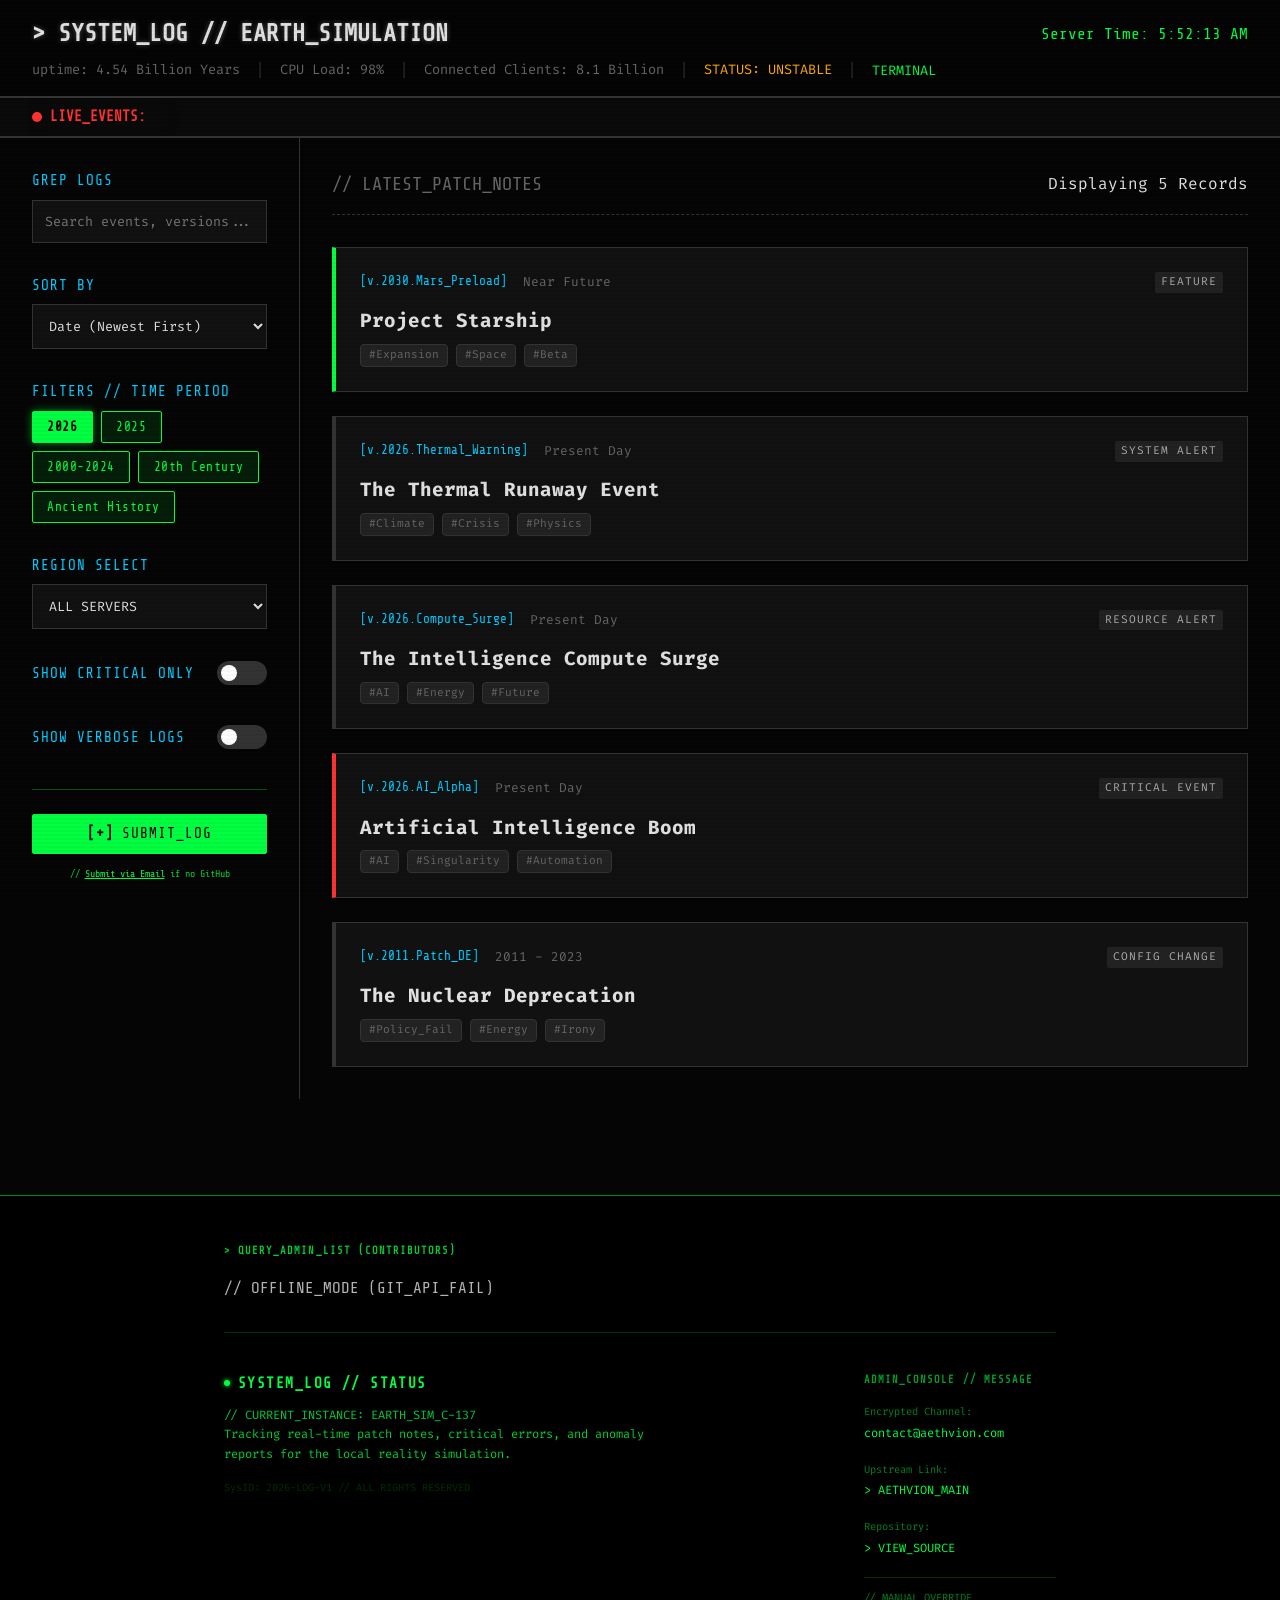
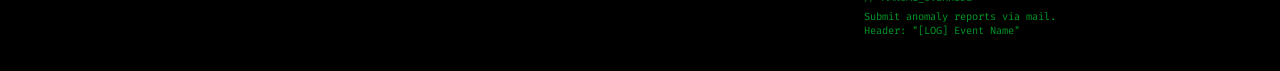
==== index.html @ 3da153de "Add user diagnostic tool and terminal UI Introduces a 'User Diagnostic Tool' modal with a terminal-i" ====
<!DOCTYPE html>
<html lang="en">

<head>
    <meta charset="UTF-8">
    <meta name="viewport" content="width=device-width, initial-scale=1.0">

    <title>SYSTEM_LOG // EARTH_SIMULATION - Real-Time Reality Patch Notes</title>
    <meta name="description"
        content="Official system logs for the Earth Simulation. Monitor real-time patch notes, critical errors, and reality anomaly reports. High-uptime reality monitoring.">
    <meta name="keywords"
        content="earth simulation, system log, reality patch notes, simulation theory, anomaly tracking, cyber terminal">
    <meta name="author" content="Aethvion">
    <link rel="icon" type="image/png" sizes="192x192" href="images/favicon-192.png">
    <link rel="apple-touch-icon" href="images/apple-touch-icon.png">
    <link rel="icon" type="image/png" sizes="48x48" href="images/favicon-48.png">
    <link rel="icon" type="image/png" sizes="32x32" href="images/favicon-32.png">

    <meta property="og:type" content="website">
    <meta property="og:url" content="https://thesimulationlog.com/">
    <meta property="og:title" content="SYSTEM_LOG // EARTH_SIMULATION">
    <meta property="og:description" content="Reality is glitching. Check the latest patch notes for Earth Sim C-137.">
    <meta property="og:image" content="https://thesimulationlog.com/og-preview.jpg">
    <meta name="twitter:card" content="summary_large_image">
    <meta name="twitter:title" content="SYSTEM_LOG // EARTH_SIMULATION">
    <meta name="twitter:description" content="Monitoring 8.3 Billion clients. Status: UNSTABLE.">

    <script type="application/ld+json">
    {
      "@context": "https://schema.org",
      "@type": "WebApplication",
      "name": "The Simulation Log",
      "description": "A real-time monitoring interface for Earth simulation patch notes and anomaly reports.",
      "applicationCategory": "Entertainment / Simulation",
      "operatingSystem": "Web-Based",
      "author": {
        "@type": "Organization",
        "name": "Aethvion",
        "url": "https://aethvion.com"
      },
      "datePublished": "2026-01-11",
      "offers": {
        "@type": "Offer",
        "price": "0",
        "priceCurrency": "EUR"
      }
    }
    </script>

    <link rel="stylesheet" href="style.css">
    <link rel="preconnect" href="https://fonts.googleapis.com">
    <link rel="preconnect" href="https://fonts.gstatic.com" crossorigin>
    <link href="https://fonts.googleapis.com/css2?family=Fira+Code:wght@300;400;600&family=Share+Tech+Mono&display=swap"
        rel="stylesheet">
</head>

<body>
    <div class="scanline"></div>

    <header id="main-header">
        <div class="header-top">
            <div class="logo">
                <span class="blink">></span> SYSTEM_LOG // EARTH_SIMULATION
            </div>
            <div class="live-clock" id="live-clock">
                Server Time: --:--:--
            </div>
        </div>
        <div class="status-bar">
            <span>uptime: 4.54 Billion Years</span>
            <span class="separator">|</span>
            <span>CPU Load: 98%</span>
            <span class="separator">|</span>
            <span>Connected Clients: 8.1 Billion</span>
            <span class="separator">|</span>
            <span class="status-indicator">STATUS: UNSTABLE</span>
            <span class="separator">|</span>
            <button id="diagnostic-trigger" class="terminal-text-btn">TERMINAL</button>
        </div>
    </header>

    <!-- NEW: Live Server Status Ticker -->
    <div id="live-ticker-container">
        <div class="ticker-label"><span class="pulsing-dot"></span> LIVE_EVENTS:</div>
        <div class="ticker-content-wrapper">
            <div id="ticker-content">
                <!-- Injected via JS -->
                <span>Initializing monitor protocol...</span>
            </div>
        </div>
    </div>

    <main class="layout-grid">
        <aside id="sidebar">
            <div class="sidebar-content">
                <div class="control-group">
                    <label for="search-input">GREP LOGS</label>
                    <input type="text" id="search-input" placeholder="Search events, versions..." autocomplete="off">
                </div>

                <div class="control-group">
                    <label for="sort-select">SORT BY</label>
                    <select id="sort-select">
                        <option value="date-desc">Date (Newest First)</option>
                        <option value="date-asc">Date (Oldest First)</option>
                    </select>
                </div>

                <div class="control-group">
                    <label>FILTERS // TIME PERIOD</label>
                    <div id="time-filter-container" class="filter-button-group">
                        <!-- Dynamically generated year/era buttons -->
                    </div>
                </div>

                <div class="control-group">
                    <label for="region-select">REGION SELECT</label>
                    <select id="region-select">
                        <option value="all">ALL SERVERS</option>
                        <option value="global_earth">Global_Earth</option>
                        <option value="europe_server">Europe_Server</option>
                        <option value="sol_system">Solar_System (Incl. Moon/Mars)</option>
                        <option value="moon_server">Moon_Server</option>
                        <option value="mars_server">Mars_Server</option>
                        <option value="global_universe">Global_Universe</option>
                    </select>
                </div>

                <div class="control-group toggle-group">
                    <label for="severity-toggle">SHOW CRITICAL ONLY</label>
                    <label class="switch">
                        <input type="checkbox" id="severity-toggle">
                        <span class="slider round"></span>
                    </label>
                </div>

                <!-- NEW: Granularity Toggle -->
                <div class="control-group toggle-group">
                    <label for="granularity-toggle" class="tooltip">SHOW VERBOSE LOGS
                        <span class="tooltip-text">Include minor patches & low importance events</span>
                    </label>
                    <label class="switch">
                        <input type="checkbox" id="granularity-toggle">
                        <span class="slider round"></span>
                    </label>
                </div>

                <!-- Contribute Button -->
                <!-- Contribute Button -->
                <div class="sidebar-submit-section">
                    <a href="https://github.com/MarcelvanDuijnDev/thesimulationlog.com/issues/new/choose"
                        target="_blank" class="sidebar-btn group">
                        <span class="btn-icon">[+]</span> SUBMIT_LOG
                    </a>
                    <p class="submit-via-email-text">
                        // <a href="mailto:contact@aethvion.com?subject=[LOG] New Event Submission">Submit via Email</a>
                        if no GitHub
                    </p>
                </div>
            </div>
        </aside>

        <section id="feed-container">
            <div class="feed-header">
                <h3>// LATEST_PATCH_NOTES</h3>
                <span id="log-count">Loading...</span>
            </div>
            <div id="feed" class="feed-list">
                <!-- Logs will be injected here via JS -->
            </div>
        </section>
    </main>

    <footer id="main-footer" class="terminal-footer">
        <div class="footer-content">

            <!-- Contributors Section -->
            <div class="footer-section border-bottom-sep">
                <h3 class="footer-heading opacity-80">
                    > QUERY_ADMIN_LIST (CONTRIBUTORS)
                </h3>
                <div id="contributors-list" class="contributors-grid opacity-80-hover">
                    <div class="loading-pulse"></div>
                    <div class="loading-pulse"></div>
                    <div class="loading-pulse"></div>
                </div>
            </div>

            <!-- Terminal Grid (2-Column) -->
            <div class="footer-grid">

                <div class="footer-brand-col">
                    <h4 class="brand-title">
                        <span class="status-indicator-dot"></span> SYSTEM_LOG // STATUS
                    </h4>
                    <p class="brand-desc terminal-text">
                        // CURRENT_INSTANCE: EARTH_SIM_C-137<br>
                        Tracking real-time patch notes, critical errors, and anomaly reports for the local reality
                        simulation.
                    </p>
                    <p class="copyright terminal-text-dim">SysID: 2026-LOG-V1 // ALL RIGHTS RESERVED</p>
                </div>

                <div class="footer-contact-col">
                    <h4 class="col-heading">ADMIN_CONSOLE // MESSAGE</h4>

                    <div class="contact-block">
                        <p class="label-dim">Encrypted Channel:</p>
                        <a href="mailto:contact@aethvion.com" class="contact-link">contact@aethvion.com</a>
                    </div>

                    <div class="contact-block">
                        <p class="label-dim">Upstream Link:</p>
                        <a href="https://aethvion.com" target="_blank" class="contact-link">> AETHVION_MAIN</a>
                    </div>

                    <div class="contact-block">
                        <p class="label-dim">Repository:</p>
                        <a href="https://github.com/MarcelvanDuijnDev/thesimulationlog.com" target="_blank"
                            class="contact-link">> VIEW_SOURCE</a>
                    </div>

                    <div class="contact-sep">
                        <p class="label-dim">// MANUAL_OVERRIDE</p>
                        <p class="label-small">
                            Submit anomaly reports via mail.<br>
                            Header: <span class="text-green-500">"[LOG] Event Name"</span>
                        </p>
                    </div>
                </div>

            </div>
        </div>
    </footer>

    <!-- User Diagnostic Tool -->


    <div id="diagnostic-modal" class="terminal-overlay hidden">
        <div class="terminal-window">
            <div class="terminal-header">
                <span>> SYSTEM_DIAGNOSTIC_TOOL_v.1.0</span>
                <button id="close-diagnostic" class="close-btn">[ X ]</button>
            </div>

            <div class="terminal-body">
                <div id="diagnostic-output" class="output-area">
                    <p class="system-msg">> INITIALIZING DIAGNOSTIC PROTOCOL...</p>
                    <p class="system-msg">> WAITING FOR USER INPUT...</p>
                </div>

                <div class="input-line">
                    <span class="prompt">USER@EARTH:~$</span>
                    <input type="text" id="user-input"
                        placeholder="Describe the error (e.g. 'I'm always tired', 'My code won't run')..."
                        autocomplete="off">
                </div>

                <div class="terminal-controls">
                    <button id="run-diagnostic-btn" class="action-btn">[ RUN_ANALYSIS ]</button>
                </div>

                <div class="terminal-footer">
                    <button id="privacy-info-btn" class="privacy-btn">
                        <span class="privacy-icon">ⓘ</span>
                        <span class="privacy-label">API Info</span>
                    </button>
                    <div id="privacy-tooltip" class="privacy-tooltip hidden">
                        <div class="privacy-tooltip-header">
                            <strong>Gemini API (Cloud Processing)</strong>
                        </div>
                        <div class="privacy-tooltip-content">
                            <p>• Powered by Google's Gemini API (Enterprise Tier - Paid Plan)</p>
                            <p>• Your data is NOT used to train AI models</p>
                            <p>• Data processed transiently, not stored permanently</p>
                            <p>• Enterprise-grade security and compliance</p>
                            <a href="https://ai.google.dev/gemini-api/terms" target="_blank" class="privacy-link">
                                Read the Privacy Terms (Paid Services) →
                            </a>
                        </div>
                    </div>
                </div>
            </div>
        </div>
    </div>

    <script src="script.js"></script>
</body>

</html>
---- style.css ----
:root {
    --bg-color: #050505;
    --card-bg: #111;
    --text-main: #e0e0e0;
    --text-dim: #666;
    --accent-green: #00ff41;
    --accent-red: #ff3333;
    --accent-blue: #00ccff;
    --accent-amber: #ffaa00;
    --border-color: #333;
    --font-main: 'Fira Code', 'Courier New', monospace;
    --font-display: 'Share Tech Mono', monospace;
}

/* Utility Colors for Description HTML */
.text-amber-500 {
    color: var(--accent-amber);
}

.text-red-500 {
    color: var(--accent-red);
}

.text-cyan-500 {
    color: var(--accent-blue);
}

* {
    box-sizing: border-box;
    margin: 0;
    padding: 0;
}

body {
    background-color: var(--bg-color);
    color: var(--text-main);
    font-family: var(--font-main);
    font-size: 16px;
    line-height: 1.5;
    overflow-x: hidden;
}

/* Scanline Effect */
.scanline {
    position: fixed;
    top: 0;
    left: 0;
    width: 100%;
    height: 100%;
    background: linear-gradient(to bottom,
            rgba(255, 255, 255, 0),
            rgba(255, 255, 255, 0) 50%,
            rgba(0, 0, 0, 0.1) 50%,
            rgba(0, 0, 0, 0.1));
    background-size: 100% 4px;
    pointer-events: none;
    z-index: 9999;
    opacity: 0.3;
}

/* Header */
#main-header {
    position: sticky;
    top: 0;
    background-color: rgba(5, 5, 5, 0.95);
    border-bottom: 2px solid var(--border-color);
    z-index: 100;
    padding: 1rem 2rem;
    backdrop-filter: blur(5px);
}

.header-top {
    display: flex;
    justify-content: space-between;
    align-items: center;
    margin-bottom: 0.5rem;
}

.logo {
    font-family: var(--font-display);
    font-size: 1.5rem;
    font-weight: bold;
    color: var(--text-main);
    text-shadow: 0 0 5px rgba(255, 255, 255, 0.3);
}

.blink {
    animation: blink-animation 1s steps(2, start) infinite;
}

@keyframes blink-animation {
    to {
        visibility: hidden;
    }
}

.live-clock {
    font-family: var(--font-display);
    color: var(--accent-green);
}

.status-bar {
    font-size: 0.85rem;
    color: var(--text-dim);
    display: flex;
    gap: 1rem;
    align-items: center;
    flex-wrap: wrap;
}

.separator {
    color: var(--border-color);
}

.status-indicator {
    color: var(--accent-amber);
    animation: pulse 2s infinite;
}

.terminal-text-btn {
    background: none;
    border: none;
    color: var(--accent-green);
    font-family: var(--font-main);
    font-size: 0.85rem;
    cursor: pointer;
    padding: 0;
    text-transform: uppercase;
    transition: color 0.2s, text-shadow 0.2s;
    animation: pulse 2s infinite;
}

.terminal-text-btn:hover {
    color: white;
    text-shadow: 0 0 12px var(--accent-green);
}

@keyframes pulse {
    0% {
        opacity: 0.6;
    }

    50% {
        opacity: 1;
    }

    100% {
        opacity: 0.6;
    }
}

/* Live Ticker */
#live-ticker-container {
    background-color: rgb(10, 10, 10);
    border-bottom: 2px solid var(--border-color);
    padding: 0.5rem 2rem;
    display: flex;
    align-items: center;
    gap: 1rem;
    font-family: var(--font-display);
    font-size: 0.9rem;
    overflow: hidden;
    white-space: nowrap;
}

.ticker-label {
    color: var(--accent-red);
    font-weight: bold;
    display: flex;
    align-items: center;
    gap: 0.5rem;
    z-index: 10;
    background: rgb(10, 10, 10);
    padding-right: 1rem;
    box-shadow: 5px 0 10px rgb(10, 10, 10);
}

.pulsing-dot {
    width: 10px;
    height: 10px;
    background-color: var(--accent-red);
    border-radius: 50%;
    display: inline-block;
    animation: pulse 1s infinite;
}

.ticker-content-wrapper {
    flex: 1;
    overflow: hidden;
    position: relative;
    mask-image: linear-gradient(to right, transparent, black 5%, black 95%, transparent);
}

#ticker-content {
    display: inline-block;
    padding-left: 100%;
    animation: ticker-move 120s linear infinite;
    color: var(--text-main);
}

#ticker-content span {
    margin-right: 3rem;
    color: var(--accent-blue);
}

@keyframes ticker-move {
    0% {
        transform: translate3d(0, 0, 0);
    }

    100% {
        transform: translate3d(-100%, 0, 0);
    }
}

/* Tooltip */
.tooltip {
    position: relative;
    cursor: help;
}

.tooltip-text {
    visibility: hidden;
    width: 200px;
    background-color: #222;
    color: #fff;
    text-align: center;
    border-radius: 4px;
    padding: 5px;
    position: absolute;
    z-index: 1;
    bottom: 125%;
    left: 50%;
    margin-left: -100px;
    opacity: 0;
    transition: opacity 0.3s;
    font-size: 0.75rem;
    border: 1px solid var(--border-color);
    box-shadow: 0 5px 15px rgba(0, 0, 0, 0.5);
    text-transform: none;
    font-family: var(--font-main);
}

.tooltip:hover .tooltip-text {
    visibility: visible;
    opacity: 1;
}


/* Main Layout */
.layout-grid {
    display: grid;
    grid-template-columns: 300px 1fr;
    max-width: 1400px;
    margin: 0 auto;
    min-height: calc(100vh - 130px);
    /* rough header+ticker height */
}

/* Sidebar */
#sidebar {
    border-right: 1px solid var(--border-color);
    padding: 2rem;
    background-color: var(--bg-color);
}

.sidebar-content {
    position: sticky;
    top: 100px;
    /* Offset for header */
}

.control-group {
    margin-bottom: 2rem;
}

.control-group label {
    display: block;
    font-family: var(--font-display);
    color: var(--accent-blue);
    margin-bottom: 0.5rem;
    font-size: 0.9rem;
    letter-spacing: 1px;
}

/* Inputs */
input[type="text"],
select {
    width: 100%;
    background-color: #111;
    border: 1px solid var(--border-color);
    color: var(--text-main);
    padding: 0.75rem;
    font-family: var(--font-main);
    outline: none;
    transition: border-color 0.2s;
}

input[type="text"]:focus,
select:focus {
    border-color: var(--accent-green);
}

/* Checkboxes */
.checkbox-group {
    display: flex;
    flex-direction: column;
    gap: 0.5rem;
}

.checkbox-container {
    display: flex;
    align-items: center;
    cursor: pointer;
    font-size: 0.9rem;
    user-select: none;
}

.checkbox-container input {
    position: absolute;
    opacity: 0;
    cursor: pointer;
    height: 0;
    width: 0;
}

.checkmark {
    height: 16px;
    width: 16px;
    background-color: #111;
    border: 1px solid var(--border-color);
    margin-right: 10px;
    position: relative;
    display: inline-block;
}

.checkbox-container:hover input~.checkmark {
    border-color: var(--text-dim);
}

.checkbox-container input:checked~.checkmark {
    background-color: var(--accent-green);
    border-color: var(--accent-green);
    box-shadow: 0 0 5px var(--accent-green);
}

/* Toggle Switch */
.switch {
    position: relative;
    display: inline-block;
    width: 50px;
    height: 24px;
}

.switch input {
    opacity: 0;
    width: 0;
    height: 0;
}

.slider {
    position: absolute;
    cursor: pointer;
    top: 0;
    left: 0;
    right: 0;
    bottom: 0;
    background-color: #333;
    transition: .4s;
    border-radius: 24px;
}

.slider:before {
    position: absolute;
    content: "";
    height: 16px;
    width: 16px;
    left: 4px;
    bottom: 4px;
    background-color: white;
    transition: .4s;
    border-radius: 50%;
}

input:checked+.slider {
    background-color: var(--accent-red);
}

input:checked+.slider:before {
    transform: translateX(26px);
}

.toggle-group {
    display: flex;
    justify-content: space-between;
    align-items: center;
}

/* Feed */
#feed-container {
    padding: 2rem;
}

.feed-header {
    display: flex;
    justify-content: space-between;
    align-items: center;
    margin-bottom: 2rem;
    border-bottom: 1px dashed var(--border-color);
    padding-bottom: 1rem;
}

.feed-header h3 {
    font-family: var(--font-display);
    color: var(--text-dim);
    font-weight: normal;
}

.feed-list {
    display: flex;
    flex-direction: column;
    gap: 1.5rem;
}

/* Log Card */
.log-card {
    background-color: var(--card-bg);
    border: 1px solid var(--border-color);
    border-left-width: 4px;
    padding: 1.5rem;
    cursor: pointer;
    /* Accordion interaction */
    transition: transform 0.2s, box-shadow 0.2s;
    position: relative;
    overflow: hidden;
}

.log-card:hover {
    transform: translateX(5px);
    box-shadow: 0 0 15px rgba(0, 0, 0, 0.5);
}

/* Dynamic Border Colors based on Type */
.log-card.type-Critical-Event {
    border-left-color: var(--accent-red);
}

.log-card.type-Feature {
    border-left-color: var(--accent-green);
}

.log-card.type-Bug-Fix {
    border-left-color: var(--accent-blue);
}

.log-card.type-Legacy-Removal {
    border-left-color: var(--accent-amber);
}

/* Fallback */
.log-card.type-default {
    border-left-color: var(--text-dim);
}

.card-header {
    display: flex;
    justify-content: space-between;
    align-items: flex-start;
    margin-bottom: 0.5rem;
}

.meta-info {
    font-size: 0.8rem;
    color: var(--text-dim);
    display: flex;
    gap: 1rem;
    margin-bottom: 0.5rem;
}

.meta-info span.version {
    color: var(--accent-blue);
    font-family: var(--font-display);
}

.card-title {
    font-size: 1.2rem;
    font-weight: bold;
    color: var(--text-main);
    margin-bottom: 0.5rem;
    display: block;
}

/* Tags */
.tags {
    display: flex;
    gap: 0.5rem;
    margin-top: 0.5rem;
}

.tag {
    background: #222;
    padding: 2px 8px;
    font-size: 0.7rem;
    border-radius: 4px;
    color: var(--text-dim);
    border: 1px solid #333;
}

/* Accordion Content */
.card-details {
    max-height: 0;
    overflow: hidden;
    transition: max-height 0.3s ease-out, margin-top 0.3s ease;
    color: #ccc;
    font-size: 0.95rem;
}

.log-card.expanded .card-details {
    max-height: 300px;
    /* Arbitrary large height */
    margin-top: 1rem;
    padding-top: 1rem;
    border-top: 1px dotted var(--border-color);
}

.card-details p {
    margin-bottom: 0.5rem;
}

.log-type-label {
    text-transform: uppercase;
    font-size: 0.7rem;
    letter-spacing: 1px;
    padding: 2px 6px;
    border-radius: 2px;
    margin-left: auto;
    /* Push to right */
    background: #222;
    color: #aaa;
}

/* Responsive */
@media (max-width: 768px) {
    .layout-grid {
        grid-template-columns: 1fr;
    }

    #sidebar {
        border-right: none;
        border-bottom: 1px solid var(--border-color);
        padding: 1rem;
    }

    .sidebar-content {
        position: static;
    }

    .status-bar {
        display: none;
        /* Hide on very small screens or stack it */
    }

    .header-top {
        flex-direction: column;
        align-items: flex-start;
        gap: 0.5rem;
    }
}

/* Sidebar Submit Section */
.sidebar-submit-section {
    margin-top: 2rem;
    border-top: 1px solid rgba(0, 255, 65, 0.3);
    padding-top: 1.5rem;
}

.sidebar-btn {
    display: flex;
    align-items: center;
    justify-content: center;
    width: 100%;
    padding: 0.5rem;
    background-color: var(--accent-green);
    border: 1px solid var(--accent-green);
    color: #000;
    text-align: center;
    text-decoration: none;
    font-family: var(--font-display);
    font-size: 0.9rem;
    letter-spacing: 1px;
    transition: all 0.2s;
    border-radius: 2px;
}

.sidebar-btn:hover {
    background-color: #00cc33;
    color: #fff;
    box-shadow: 0 0 10px var(--accent-green);
}

.btn-icon {
    font-weight: bold;
    margin-right: 0.5rem;
}

.submit-via-email-text {
    margin-top: 0.75rem;
    font-size: 10px;
    color: rgba(0, 255, 65, 0.8);
    font-family: var(--font-display);
    text-align: center;
}

.submit-via-email-text a {
    color: var(--accent-green);
    text-decoration: underline;
    transition: color 0.2s;
}

.submit-via-email-text a:hover {
    color: #fff;
}

/* Data Source Credit */
.data-source-credit {
    font-size: 10px;
    color: rgba(0, 255, 65, 0.6);
    font-family: var(--font-display);
    margin-top: 1.5rem;
    text-align: right;
    display: block;
    text-transform: uppercase;
    letter-spacing: 0.1em;
    border-top: 1px dashed rgba(0, 255, 65, 0.2);
    padding-top: 0.5rem;
}

/* Terminal Footer (Hacker Aesthetic) */
#main-footer {
    margin-top: 6rem;
    padding-top: 3rem;
    padding-bottom: 2rem;
    border-top: 1px solid rgba(0, 255, 65, 0.5);
    /* darkened/dimmed border */
    background-color: #000;
    position: relative;
    z-index: 10;
}

.footer-content {
    max-width: 1100px;
    margin: 0 auto;
    padding: 0 1.5rem;
}

.border-bottom-sep {
    border-bottom: 1px solid rgba(0, 255, 65, 0.2);
    padding-bottom: 2rem;
    margin-bottom: 2.5rem;
}

.footer-heading {
    font-size: 0.65rem;
    font-family: var(--font-display);
    color: var(--accent-green);
    margin-bottom: 1rem;
    letter-spacing: 0.1em;
    text-transform: uppercase;
}

.opacity-80 {
    opacity: 0.8;
}

.opacity-80-hover {
    opacity: 0.8;
    transition: opacity 0.2s;
}

.opacity-80-hover:hover {
    opacity: 1;
}

.contributors-grid {
    display: flex;
    flex-wrap: wrap;
    gap: 0.75rem;
}

/* Loading Pulse */
.loading-pulse {
    width: 2rem;
    height: 2rem;
    background-color: rgba(0, 255, 65, 0.2);
    border-radius: 2px;
    /* square-ish */
    animation: footer-pulse 2s cubic-bezier(0.4, 0, 0.6, 1) infinite;
}

@keyframes footer-pulse {

    0%,
    100% {
        opacity: 1;
    }

    50% {
        opacity: .5;
    }
}

/* Footer Grid */
.footer-grid {
    display: grid;
    grid-template-columns: 3fr 1fr;
    gap: 4rem;
    color: rgba(0, 255, 65, 0.6);
    /* Text Green 900/60ish eq */
    font-family: var(--font-main);
    font-size: 0.75rem;
    /* XS text */
}

/* Brand Column */
.brand-title {
    font-family: var(--font-display);
    color: var(--accent-green);
    /* text-green-500 */
    font-size: 0.9rem;
    /* text-sm */
    font-weight: bold;
    margin-bottom: 0.75rem;
    letter-spacing: 0.1em;
    text-transform: uppercase;
    display: flex;
    align-items: center;
    gap: 0.5rem;
}

.status-indicator-dot {
    width: 6px;
    height: 6px;
    background-color: var(--accent-green);
    border-radius: 50%;
    display: inline-block;
    box-shadow: 0 0 5px var(--accent-green);
    animation: ping 2s cubic-bezier(0, 0, 0.2, 1) infinite;
}

@keyframes ping {

    75%,
    100% {
        transform: scale(2);
        opacity: 0;
    }
}

.brand-desc {
    margin-bottom: 1rem;
    line-height: 1.6;
    max-width: 450px;
    color: rgba(0, 255, 65, 0.8);
    /* green-800/80 */
}

.copyright {
    font-size: 0.65rem;
    color: rgba(0, 50, 0, 0.9);
    /* Very dark green */
}

/* Nav & Contact Columns */
.col-heading {
    color: rgba(0, 200, 50, 0.8);
    /* Green-700ish */
    font-weight: bold;
    letter-spacing: 0.1em;
    text-transform: uppercase;
    font-size: 0.65rem;
    margin-bottom: 1rem;
    font-family: var(--font-display);
}

.footer-links-list {
    list-style: none;
    padding: 0;
}

.footer-links-list li {
    margin-bottom: 0.5rem;
}

.footer-links-list a {
    color: inherit;
    text-decoration: none;
    transition: all 0.3s ease;
}

.footer-links-list a:hover {
    color: var(--accent-green);
    padding-left: 0.5rem;
    /* Directory expand effect */
}

/* Contact Styles */
.contact-block {
    margin-bottom: 1.25rem;
}

.contact-link {
    color: var(--accent-green);
    text-decoration: none;
    transition: color 0.2s;
}

.contact-link:hover {
    color: white;
}

.contact-sep {
    padding-top: 0.75rem;
    border-top: 1px solid rgba(0, 255, 65, 0.2);
}

.label-dim {
    font-size: 0.65rem;
    color: rgba(0, 255, 65, 0.5);
    margin-bottom: 0.25rem;
}

.label-small {
    font-size: 0.65rem;
    line-height: 1.4;
}

/* Footer Responsive */
@media (max-width: 768px) {
    .footer-grid {
        grid-template-columns: 1fr;
        gap: 2rem;
    }
}

/* External Archive Links */
.external-links-container {
    display: flex;
    gap: 0.75rem;
    margin-top: 1.5rem;
    padding-top: 0.75rem;
    border-top: 1px solid rgba(0, 255, 65, 0.2);
}

.archive-btn {
    display: inline-flex;
    align-items: center;
    font-size: 10px;
    padding: 0.25rem 0.5rem;
    background-color: transparent;
    border: 1px solid rgba(0, 255, 65, 0.5);
    color: var(--accent-green);
    text-transform: uppercase;
    letter-spacing: 1px;
    font-family: var(--font-display);
    text-decoration: none;
    transition: all 0.2s;
    border-radius: 2px;
}

.archive-btn:hover {
    background-color: rgba(0, 255, 65, 0.1);
    border-color: var(--accent-green);
    color: #fff;
}

.archive-btn span {
    opacity: 0.5;
    margin-right: 0.25rem;
    transition: opacity 0.2s;
}

.archive-btn:hover span {
    opacity: 1;
}

/* Grok Specific */
.archive-btn.grok-btn {
    border-color: rgba(0, 204, 255, 0.5);
    /* Blue-ish */
    color: var(--accent-blue);
}

.archive-btn.grok-btn:hover {
    background-color: rgba(0, 204, 255, 0.1);
    border-color: var(--accent-blue);
    color: #fff;
}

/* Contributor Avatar (Keep existing) */
.contributor-link {
    position: relative;
    display: inline-block;
}

.contributor-avatar {
    width: 2rem;
    height: 2rem;
    border-radius: 2px;
    border: 1px solid rgba(0, 255, 65, 0.2);
    filter: grayscale(100%);
    opacity: 0.6;
    transition: all 0.3s;
}

.contributor-link:hover .contributor-avatar {
    filter: grayscale(0%);
    opacity: 1;
    border-color: var(--accent-green);
}

.contributor-tooltip {
    visibility: hidden;
    position: absolute;
    bottom: 100%;
    left: 50%;
    transform: translateX(-50%);
    margin-bottom: 0.5rem;
    padding: 0.25rem 0.5rem;
    background-color: #050505;
    color: var(--accent-green);
    border: 1px solid var(--accent-green);
    border-radius: 2px;
    font-size: 0.65rem;
    white-space: nowrap;
    opacity: 0;
    transition: opacity 0.2s;
    pointer-events: none;
    z-index: 10;
}

.contributor-link:hover .contributor-tooltip {
    visibility: visible;
    opacity: 1;
}

/* Filter Button Group */
.filter-button-group {
    display: flex;
    flex-wrap: wrap;
    gap: 0.5rem;
}

.filter-btn {
    padding: 0.5rem 0.9rem;
    background: rgba(0, 255, 65, 0.1);
    border: 1px solid var(--accent-green);
    color: var(--accent-green);
    cursor: pointer;
    transition: all 0.2s;
    font-family: var(--font-display);
    font-size: 0.8rem;
    letter-spacing: 0.5px;
    border-radius: 2px;
}

.filter-btn:hover {
    background: rgba(0, 255, 65, 0.2);
    box-shadow: 0 0 8px rgba(0, 255, 65, 0.3);
}

.filter-btn.active {
    background: var(--accent-green);
    color: #000;
    font-weight: bold;
    box-shadow: 0 0 10px rgba(0, 255, 65, 0.5);
}

.filter-btn.loading {
    opacity: 0.5;
    cursor: wait;
    animation: pulse 1.5s infinite;
}

/* ========================================
   USER DIAGNOSTIC TOOL (LIFE DEBUGGER)
   ======================================== */

/* Terminal Overlay */
.terminal-overlay {
    position: fixed;
    top: 0;
    left: 0;
    width: 100%;
    height: 100%;
    background-color: rgba(0, 0, 0, 0.95);
    z-index: 10000;
    display: flex;
    align-items: center;
    justify-content: center;
    backdrop-filter: blur(5px);
    animation: fadeIn 0.3s ease-out;
}

.terminal-overlay.hidden {
    display: none;
}

@keyframes fadeIn {
    from {
        opacity: 0;
    }

    to {
        opacity: 1;
    }
}

/* Terminal Window */
.terminal-window {
    width: 90%;
    max-width: 800px;
    max-height: 80vh;
    background-color: #0a0a0a;
    border: 2px solid var(--accent-green);
    box-shadow: 0 0 40px rgba(0, 255, 65, 0.3),
        inset 0 0 100px rgba(0, 255, 65, 0.05);
    font-family: 'Courier New', monospace;
    position: relative;
    animation: terminalSlideIn 0.4s ease-out;
    overflow: hidden;
}

/* CRT Scanline Effect */
.terminal-window::before {
    content: '';
    position: absolute;
    top: 0;
    left: 0;
    width: 100%;
    height: 100%;
    background: linear-gradient(to bottom,
            rgba(0, 255, 65, 0) 50%,
            rgba(0, 255, 65, 0.05) 50%);
    background-size: 100% 4px;
    pointer-events: none;
    z-index: 2;
    opacity: 0.3;
}

/* CRT Flicker Effect */
.terminal-window::after {
    content: '';
    position: absolute;
    top: 0;
    left: 0;
    width: 100%;
    height: 100%;
    background: rgba(0, 255, 65, 0.02);
    pointer-events: none;
    z-index: 1;
    animation: crt-flicker 0.15s infinite;
}

@keyframes terminalSlideIn {
    from {
        transform: translateY(-50px);
        opacity: 0;
    }

    to {
        transform: translateY(0);
        opacity: 1;
    }
}

@keyframes crt-flicker {
    0% {
        opacity: 0.02;
    }

    50% {
        opacity: 0.04;
    }

    100% {
        opacity: 0.02;
    }
}

/* Terminal Header */
.terminal-header {
    background-color: #000;
    border-bottom: 1px solid var(--accent-green);
    padding: 0.75rem 1rem;
    display: flex;
    justify-content: space-between;
    align-items: center;
    color: var(--accent-green);
    font-family: var(--font-display);
    font-size: 0.85rem;
    letter-spacing: 1px;
}

.close-btn {
    background: transparent;
    border: 1px solid var(--accent-red);
    color: var(--accent-red);
    padding: 0.25rem 0.75rem;
    cursor: pointer;
    font-family: var(--font-display);
    font-size: 0.8rem;
    transition: all 0.2s;
}

.close-btn:hover {
    background-color: var(--accent-red);
    color: #000;
    box-shadow: 0 0 10px var(--accent-red);
}

/* Terminal Body */
.terminal-body {
    padding: 1.5rem;
    position: relative;
    z-index: 3;
}

/* Output Area */
.output-area {
    min-height: 200px;
    max-height: 400px;
    overflow-y: auto;
    margin-bottom: 1.5rem;
    padding: 1rem;
    background-color: rgba(0, 0, 0, 0.5);
    border: 1px solid rgba(0, 255, 65, 0.2);
    color: var(--accent-green);
    font-size: 0.9rem;
    line-height: 1.6;
}

/* Custom Scrollbar */
.output-area::-webkit-scrollbar {
    width: 8px;
}

.output-area::-webkit-scrollbar-track {
    background: #000;
}

.output-area::-webkit-scrollbar-thumb {
    background: var(--accent-green);
    border-radius: 4px;
}

.output-area::-webkit-scrollbar-thumb:hover {
    background: #00cc33;
}

.system-msg {
    margin-bottom: 0.5rem;
    color: rgba(0, 255, 65, 0.7);
    animation: typeIn 0.5s ease-out;
}

.system-msg.error-msg {
    color: var(--accent-red);
}

.system-msg.user-input-echo {
    color: var(--text-main);
    font-weight: bold;
    margin-top: 1rem;
    padding-top: 1rem;
    border-top: 1px dashed rgba(0, 255, 65, 0.2);
}

/* Session Separator */
.session-separator {
    margin: 2rem 0;
    text-align: center;
    color: rgba(0, 255, 65, 0.3);
    font-size: 0.7rem;
    letter-spacing: 2px;
}

.session-separator span {
    display: block;
    opacity: 0.5;
}

@keyframes typeIn {
    from {
        opacity: 0;
        transform: translateX(-10px);
    }

    to {
        opacity: 1;
        transform: translateX(0);
    }
}

.ai-response {
    color: var(--accent-green);
    margin-top: 1rem;
    padding-top: 1rem;
    border-top: 1px dashed rgba(0, 255, 65, 0.3);
    white-space: pre-wrap;
    word-wrap: break-word;
    line-height: 1.8;
    font-family: 'Courier New', monospace;
}

/* Format AI response sections */
.ai-response strong {
    color: var(--accent-amber);
    display: block;
    margin-top: 0.75rem;
    margin-bottom: 0.25rem;
}

.ai-response p {
    margin-bottom: 0.5rem;
}

/* Terminal Footer with Privacy Button */
.terminal-footer {
    position: relative;
    margin-top: 1.5rem;
    padding-top: 1rem;
    border-top: 1px solid rgba(0, 255, 65, 0.2);
    display: flex;
    justify-content: flex-start;
}

.privacy-btn {
    display: flex;
    align-items: center;
    gap: 0.5rem;
    padding: 0.5rem 0.75rem;
    background-color: transparent;
    border: 1px solid rgba(0, 255, 65, 0.3);
    color: rgba(0, 255, 65, 0.7);
    font-family: var(--font-display);
    font-size: 0.75rem;
    cursor: pointer;
    transition: all 0.2s;
}

.privacy-btn:hover {
    border-color: var(--accent-green);
    color: var(--accent-green);
    background-color: rgba(0, 255, 65, 0.05);
}

.privacy-icon {
    font-size: 1rem;
    font-weight: bold;
}

.privacy-label {
    letter-spacing: 0.5px;
}

/* Privacy Tooltip */
.privacy-tooltip {
    position: absolute;
    bottom: 100%;
    left: 0;
    margin-bottom: 0.5rem;
    background-color: #0a0a0a;
    border: 1px solid var(--accent-green);
    padding: 1rem;
    min-width: 350px;
    max-width: 400px;
    box-shadow: 0 0 20px rgba(0, 255, 65, 0.3);
    z-index: 1000;
    animation: fadeIn 0.2s ease-out;
}

.privacy-tooltip.hidden {
    display: none;
}

.privacy-tooltip-header {
    color: var(--accent-green);
    font-family: var(--font-display);
    font-size: 0.85rem;
    margin-bottom: 0.75rem;
    padding-bottom: 0.5rem;
    border-bottom: 1px solid rgba(0, 255, 65, 0.3);
}

.privacy-tooltip-content {
    font-size: 0.75rem;
    line-height: 1.6;
    color: rgba(0, 255, 65, 0.8);
}

.privacy-tooltip-content p {
    margin-bottom: 0.5rem;
}

.privacy-link {
    display: inline-block;
    margin-top: 0.75rem;
    color: var(--accent-blue);
    text-decoration: none;
    font-weight: bold;
    transition: color 0.2s;
}

.privacy-link:hover {
    color: #fff;
    text-decoration: underline;
}

/* Input Line */
.input-line {
    display: flex;
    align-items: center;
    gap: 0.5rem;
    margin-bottom: 1rem;
    padding: 0.75rem;
    background-color: rgba(0, 0, 0, 0.5);
    border: 1px solid rgba(0, 255, 65, 0.3);
}

.prompt {
    color: var(--accent-green);
    font-weight: bold;
    white-space: nowrap;
    font-family: 'Courier New', monospace;
}

#user-input {
    flex: 1;
    background: transparent;
    border: none;
    color: var(--text-main);
    font-family: 'Courier New', monospace;
    font-size: 0.9rem;
    outline: none;
    padding: 0;
}

#user-input::placeholder {
    color: rgba(224, 224, 224, 0.3);
}

/* Terminal Controls */
.terminal-controls {
    display: flex;
    justify-content: flex-end;
}

.action-btn {
    padding: 0.75rem 1.5rem;
    background-color: transparent;
    border: 2px solid var(--accent-green);
    color: var(--accent-green);
    font-family: var(--font-display);
    font-size: 0.85rem;
    font-weight: bold;
    letter-spacing: 1px;
    cursor: pointer;
    transition: all 0.3s;
    position: relative;
    overflow: hidden;
}

.action-btn:hover {
    background-color: var(--accent-green);
    color: #000;
    box-shadow: 0 0 20px rgba(0, 255, 65, 0.5);
}

.action-btn:active {
    transform: scale(0.95);
}

.action-btn:disabled {
    opacity: 0.5;
    cursor: not-allowed;
}

/* Loading Animation */
.action-btn.loading::after {
    content: '';
    position: absolute;
    top: 0;
    left: -100%;
    width: 100%;
    height: 100%;
    background: linear-gradient(90deg,
            transparent,
            rgba(0, 255, 65, 0.3),
            transparent);
    animation: loading-sweep 1.5s infinite;
}

@keyframes loading-sweep {
    0% {
        left: -100%;
    }

    100% {
        left: 100%;
    }
}

/* Responsive Design */
@media (max-width: 768px) {

    .terminal-window {
        width: 95%;
        max-height: 90vh;
    }

    .terminal-body {
        padding: 1rem;
    }

    .output-area {
        min-height: 150px;
        max-height: 300px;
        font-size: 0.85rem;
    }

    .input-line {
        flex-direction: column;
        align-items: stretch;
    }

    .prompt {
        margin-bottom: 0.5rem;
    }
}
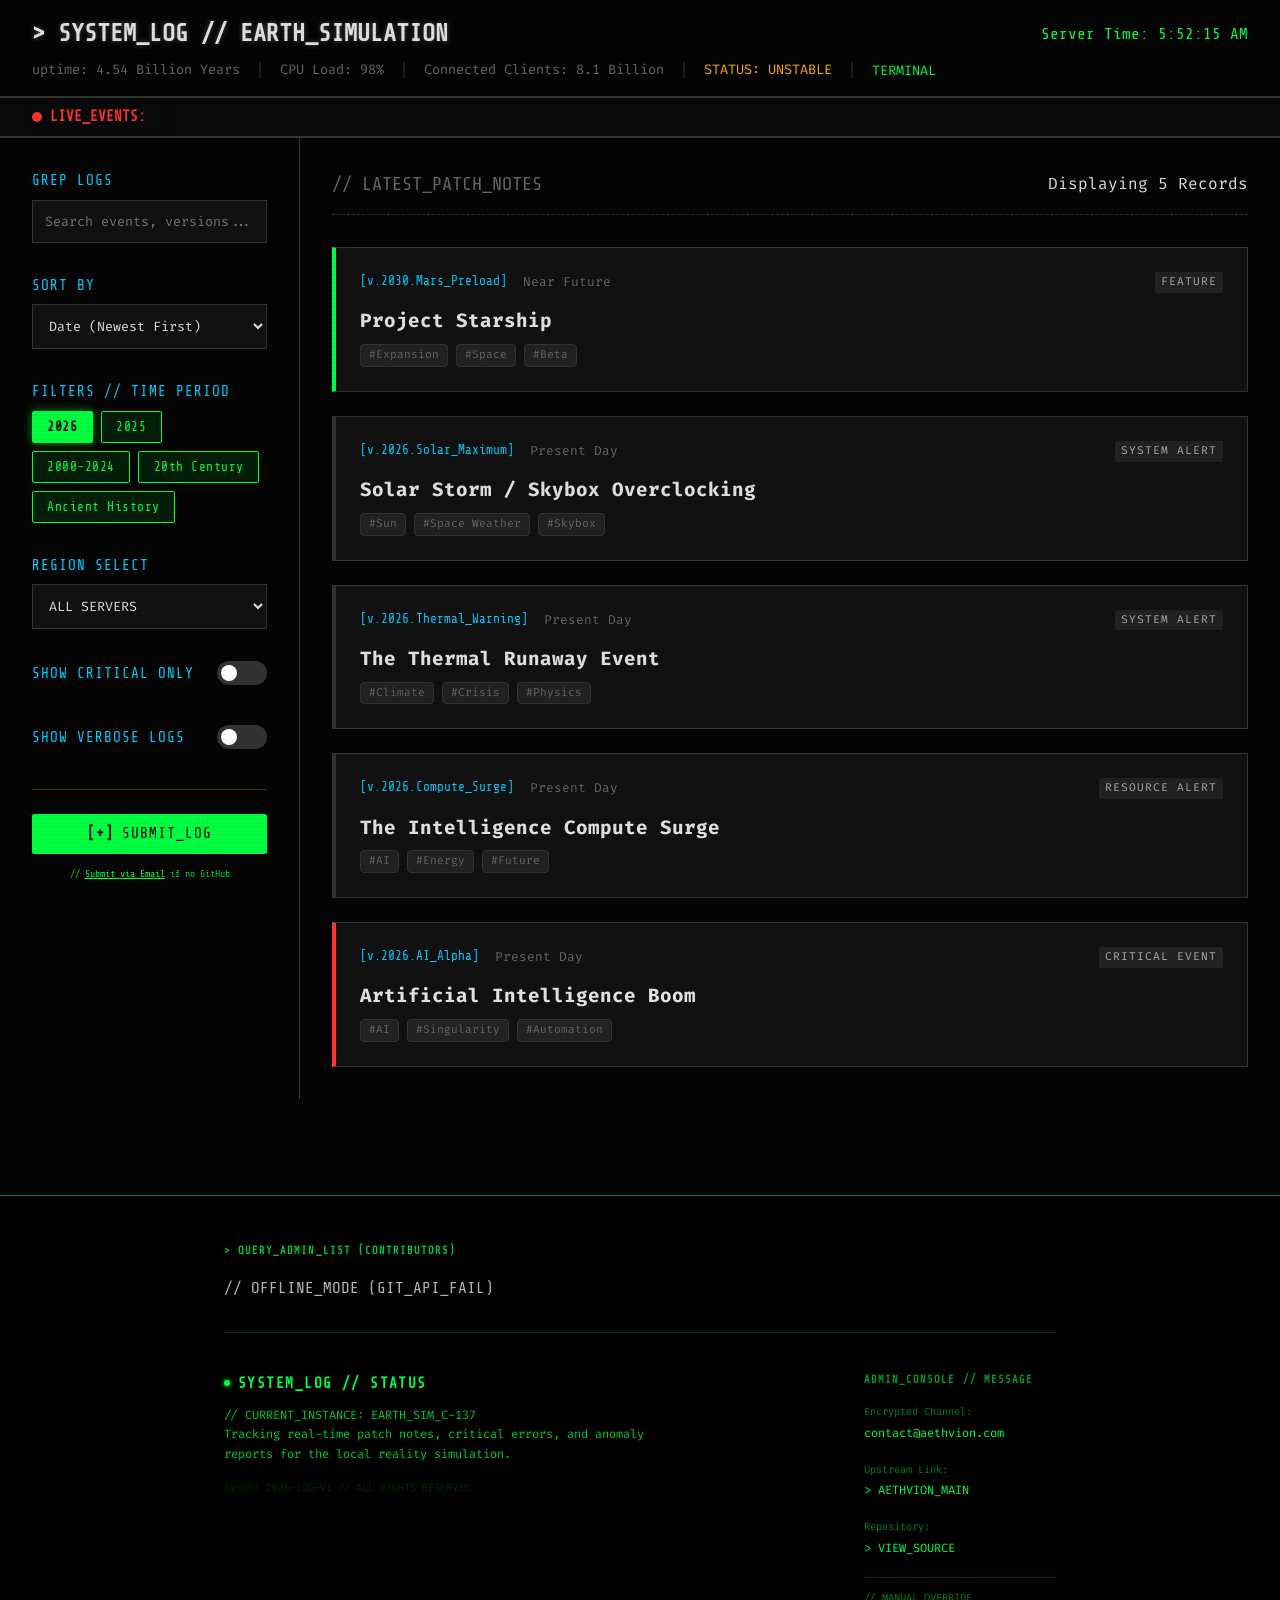
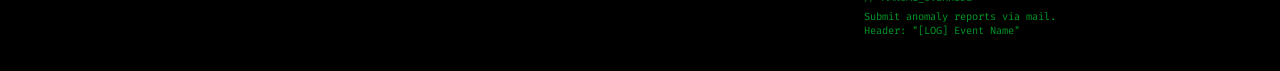
==== commit 4c80b63d: "Added Adsense info" ====
--- a/index.html
+++ b/index.html
@@ -52,6 +52,9 @@
     <link rel="preconnect" href="https://fonts.gstatic.com" crossorigin>
     <link href="https://fonts.googleapis.com/css2?family=Fira+Code:wght@300;400;600&family=Share+Tech+Mono&display=swap"
         rel="stylesheet">
+
+        <script async src="https://pagead2.googlesyndication.com/pagead/js/adsbygoogle.js?client=ca-pub-3601034423494896"
+     crossorigin="anonymous"></script>
 </head>
 
 <body>
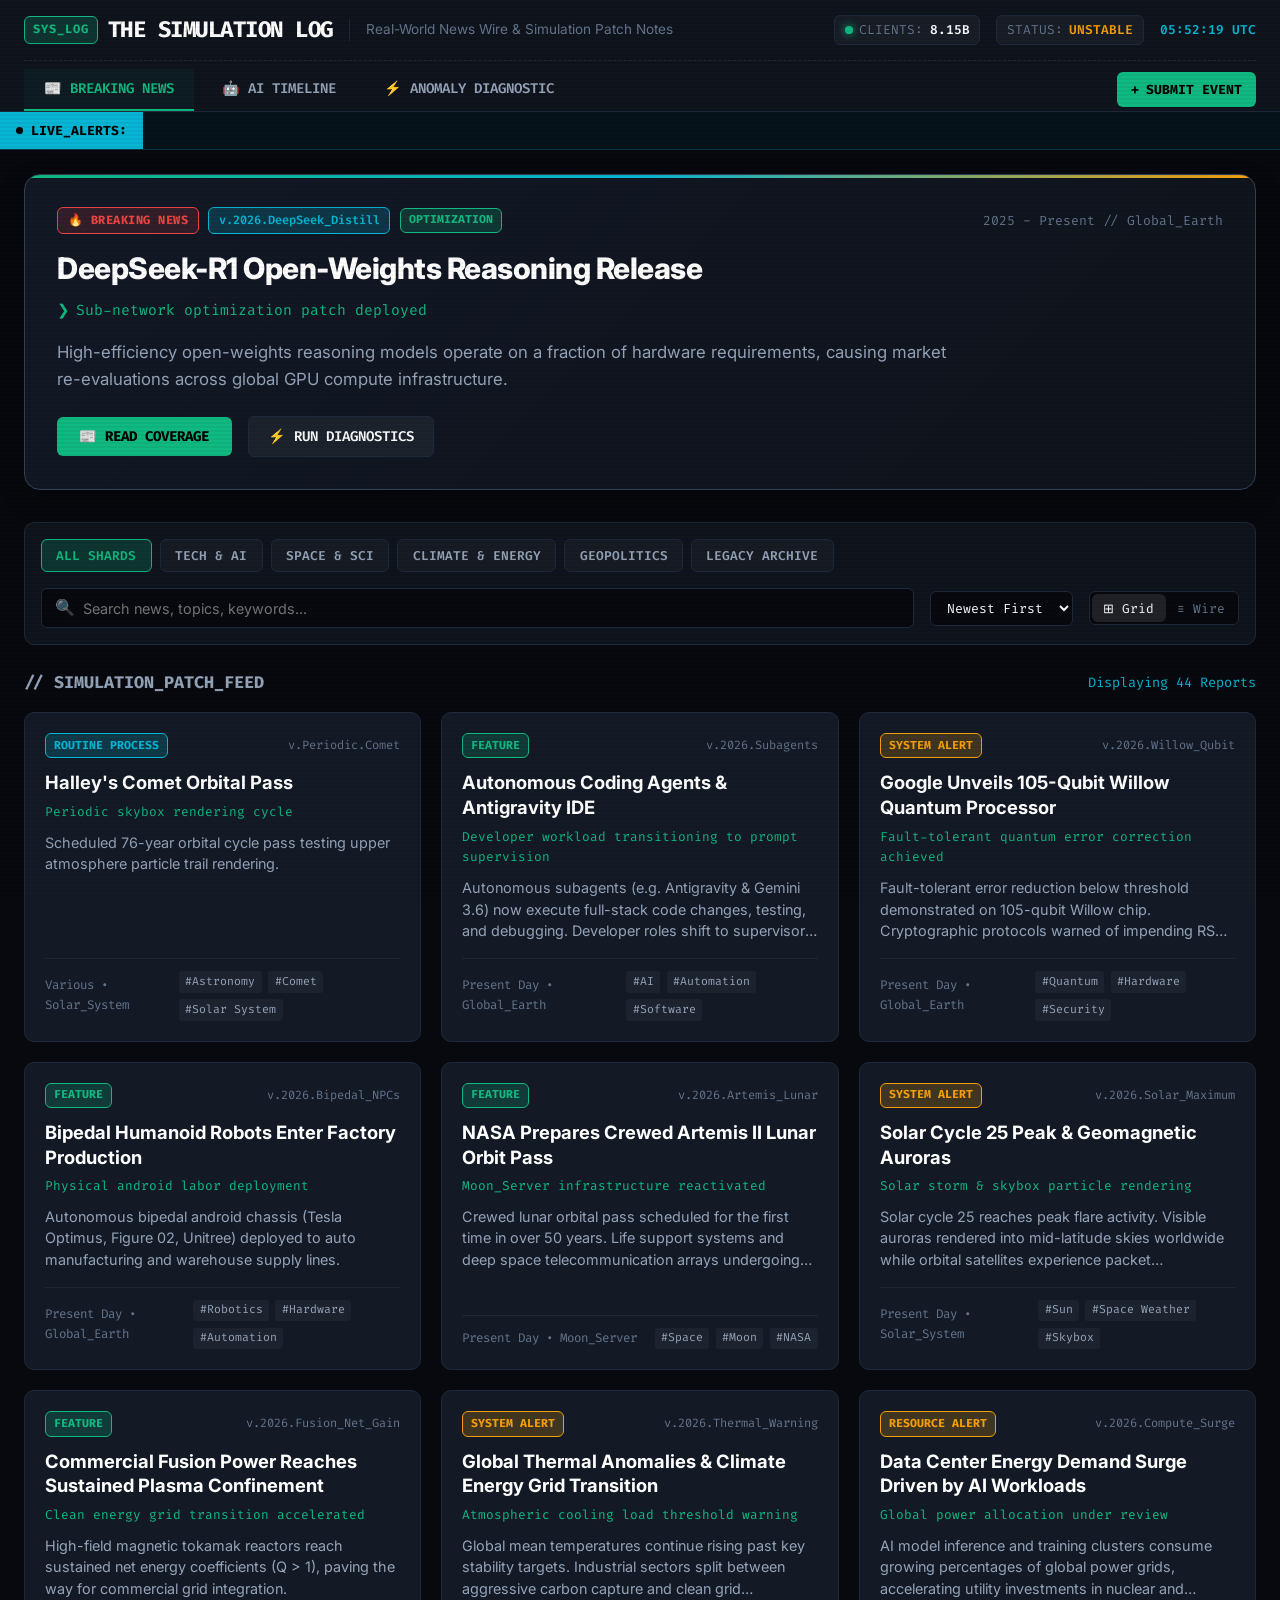
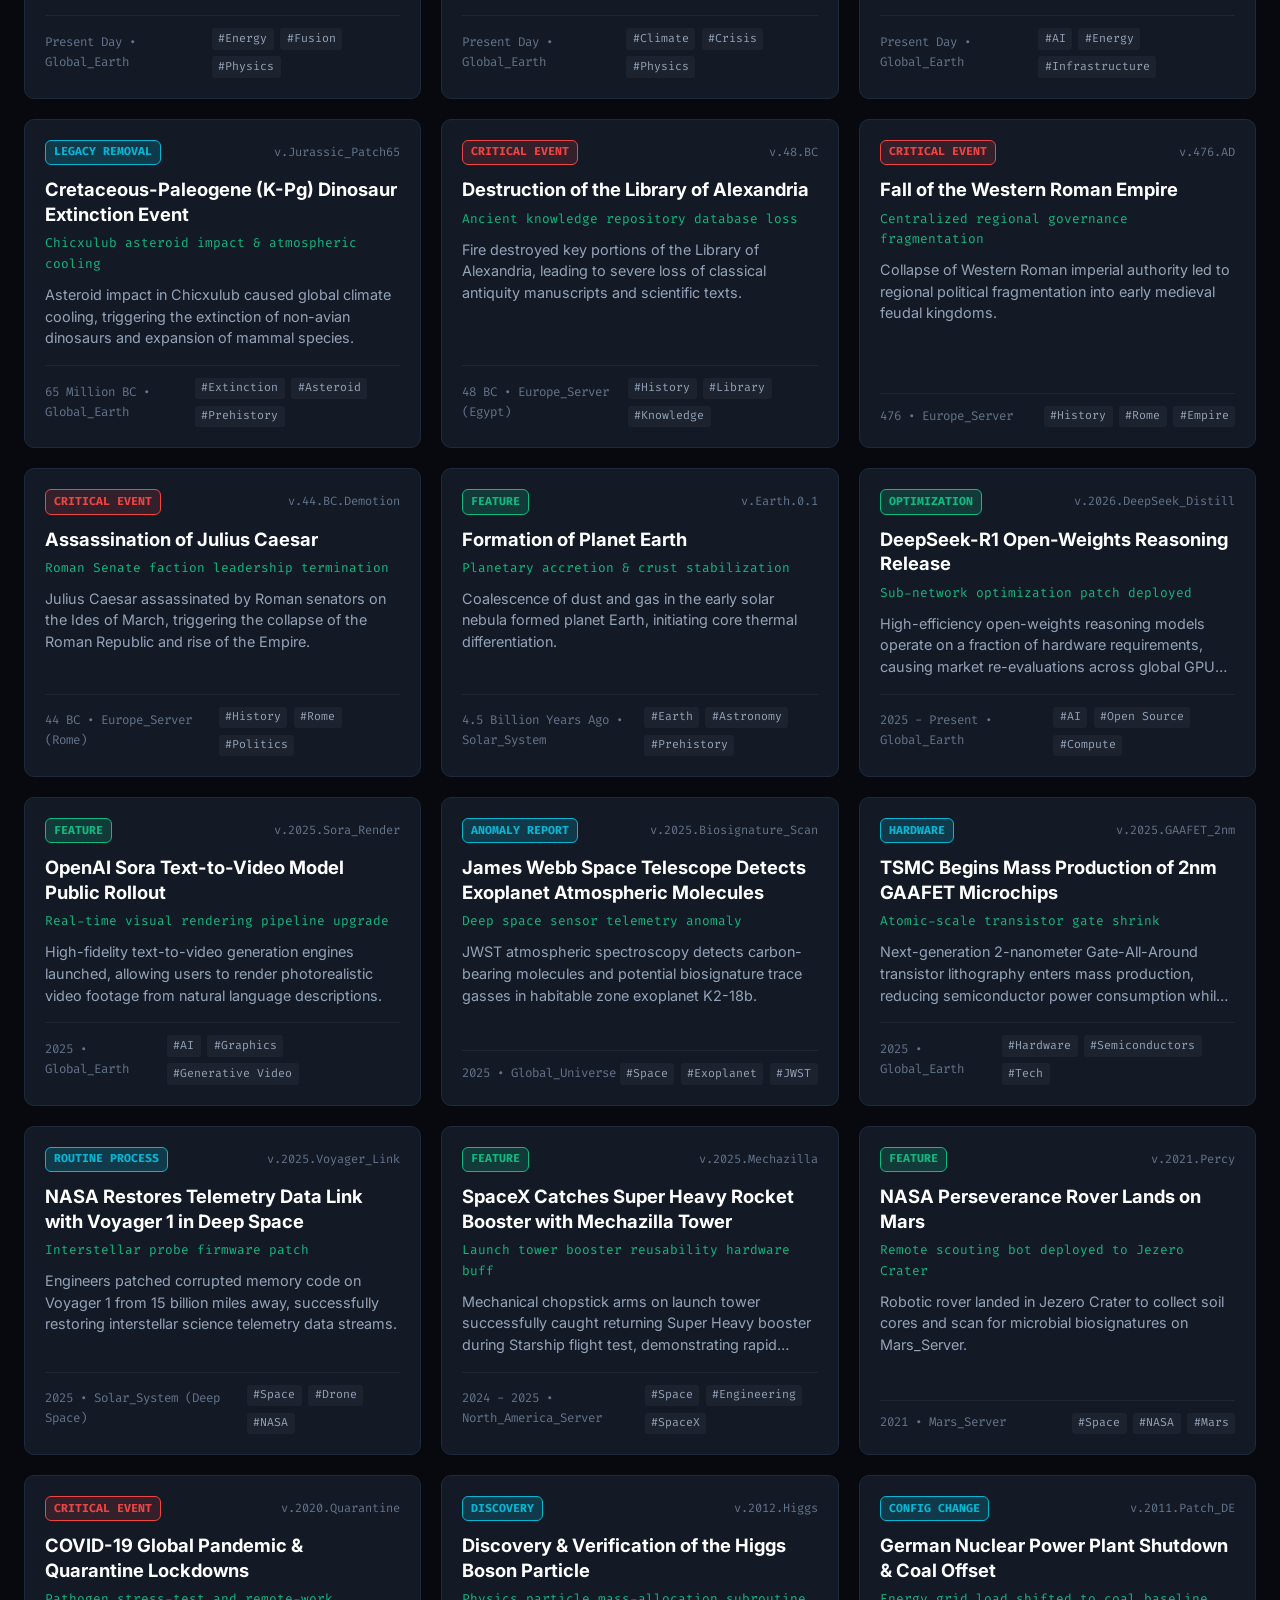
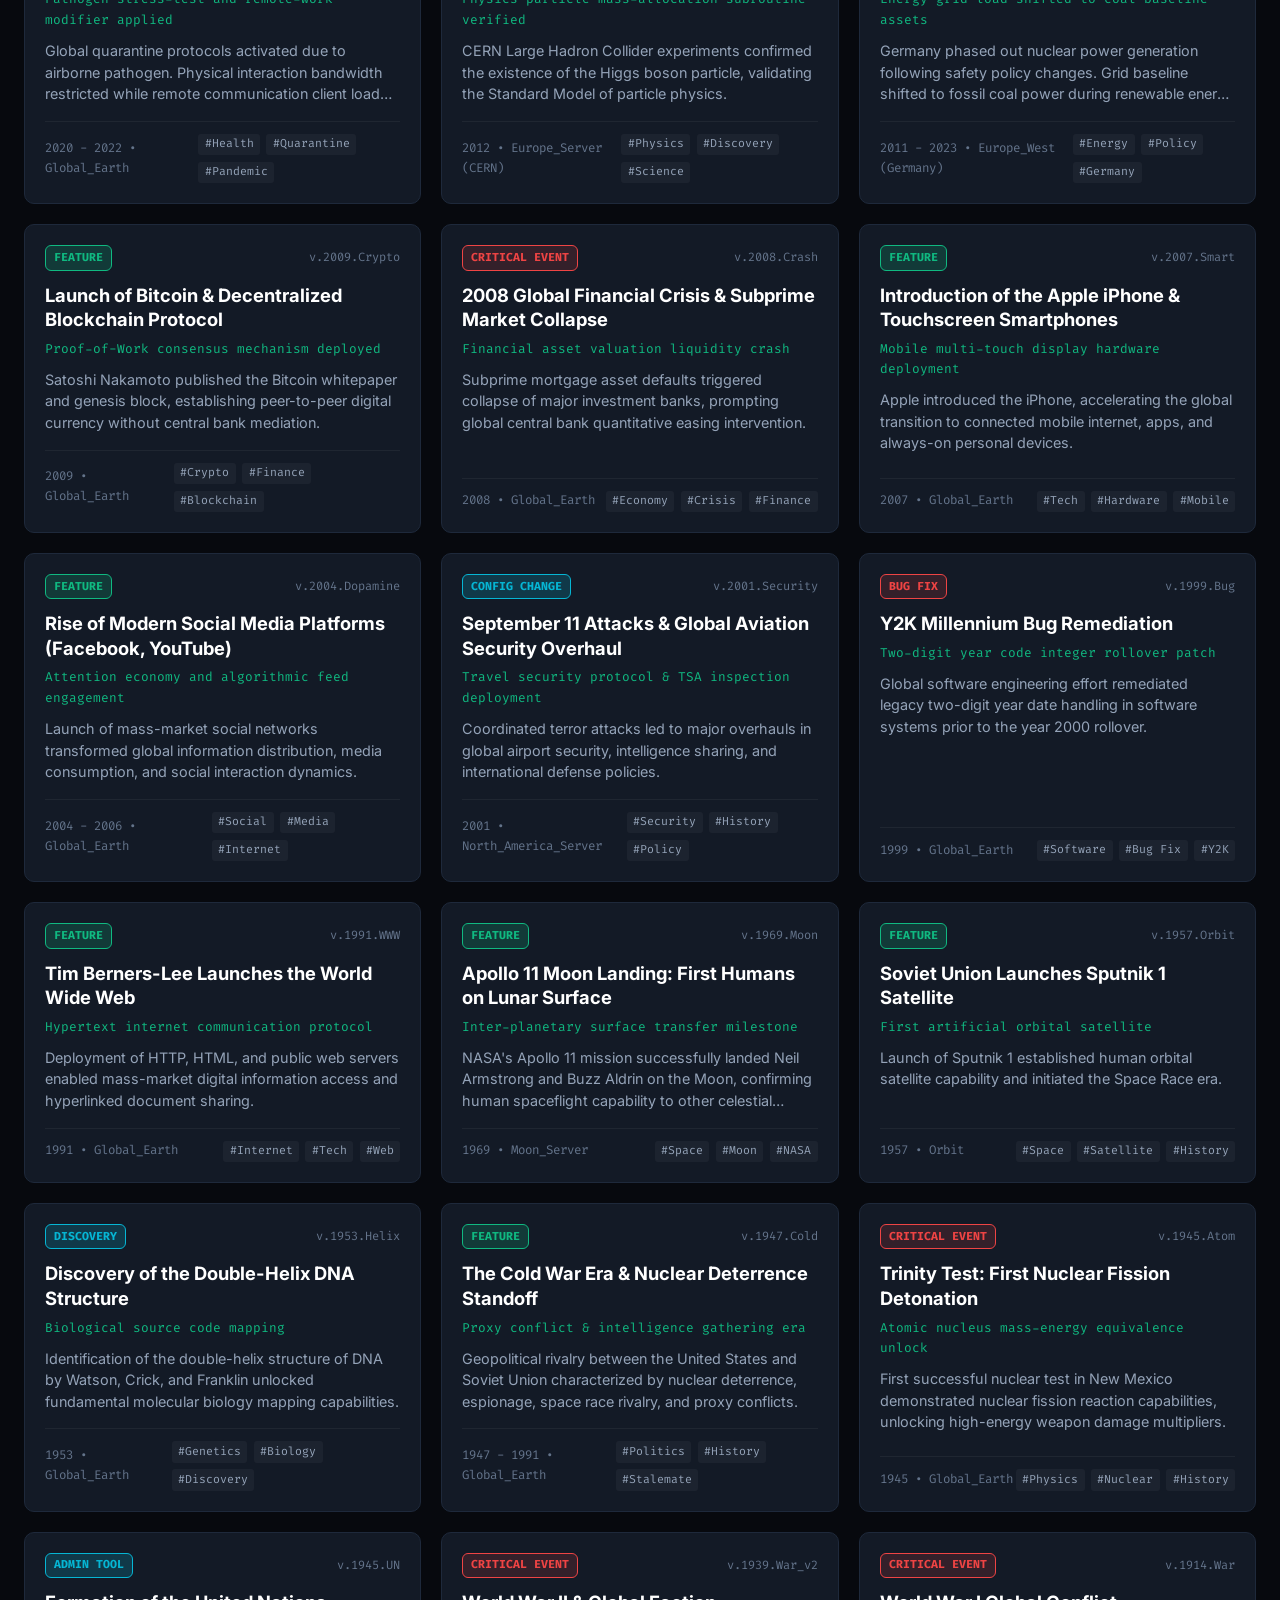
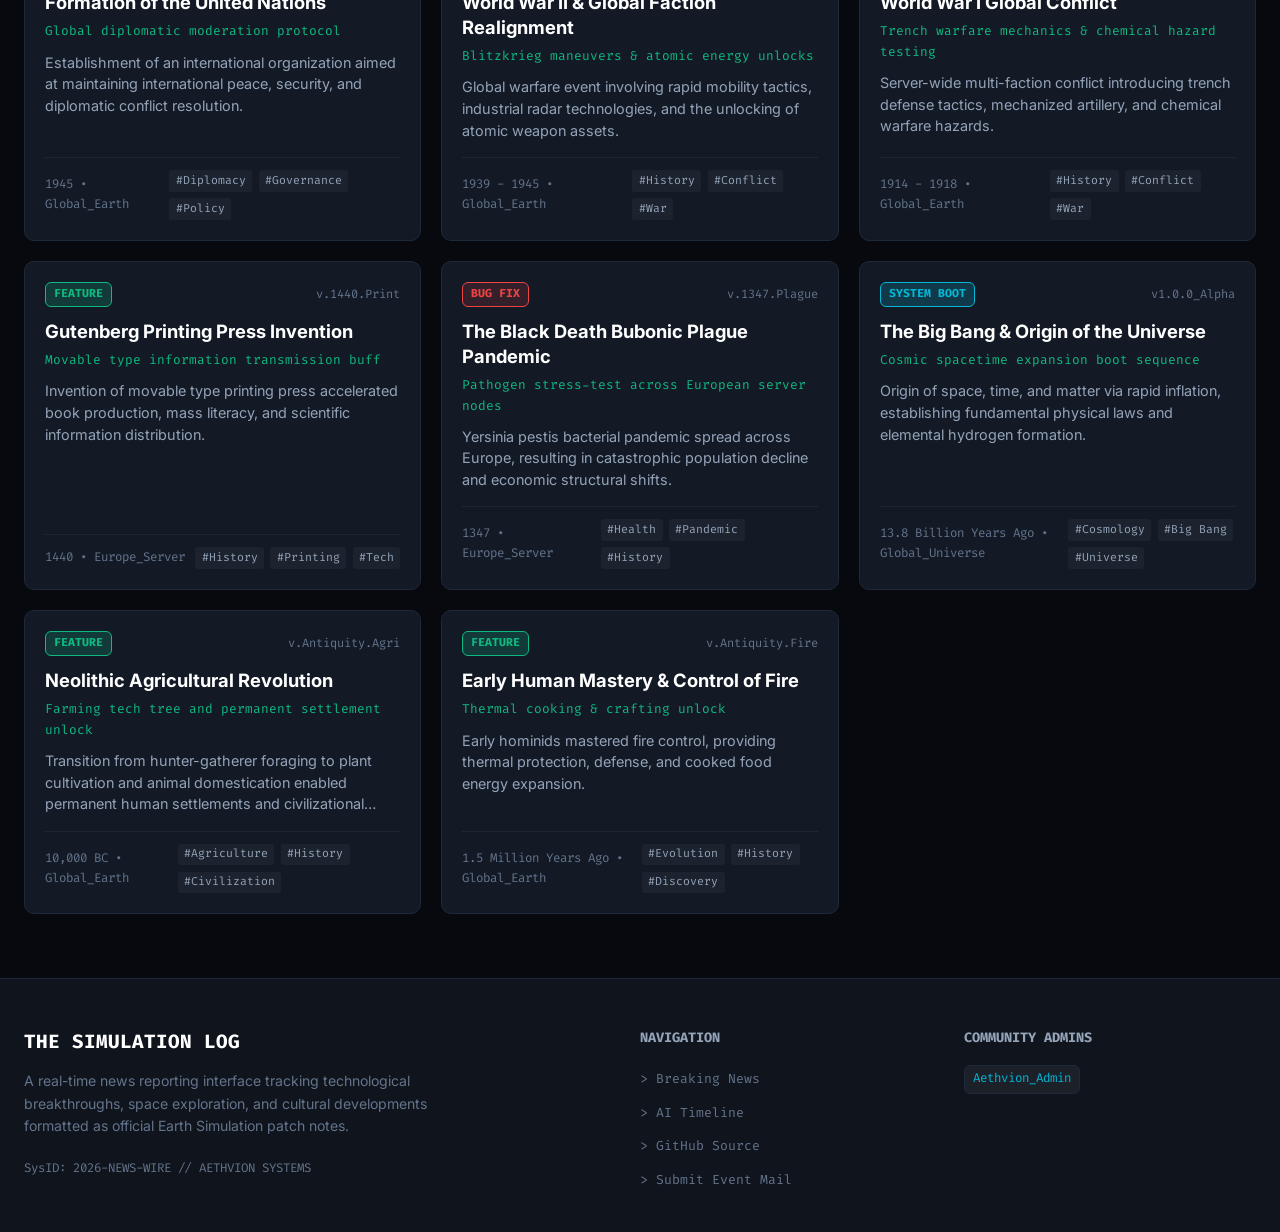
==== commit 7f7589cc: "Redesign website into active news hub with clear event headlines, AI Timeline view, and updated 2025" ====
--- a/index.html
+++ b/index.html
@@ -5,11 +5,11 @@
     <meta charset="UTF-8">
     <meta name="viewport" content="width=device-width, initial-scale=1.0">
 
-    <title>SYSTEM_LOG // EARTH_SIMULATION - Real-Time Reality Patch Notes</title>
+    <title>The Simulation Log - Real-World News Formatted as Simulation Patch Notes</title>
     <meta name="description"
-        content="Official system logs for the Earth Simulation. Monitor real-time patch notes, critical errors, and reality anomaly reports. High-uptime reality monitoring.">
+        content="Live real-world breaking news, AI developments, space exploration, and historical events presented as official Earth Simulation patch notes and system alerts.">
     <meta name="keywords"
-        content="earth simulation, system log, reality patch notes, simulation theory, anomaly tracking, cyber terminal">
+        content="simulation log, real world news, tech news, ai news, breaking news, simulation patch notes, reality status">
     <meta name="author" content="Aethvion">
     <link rel="icon" type="image/png" sizes="192x192" href="images/favicon-192.png">
     <link rel="apple-touch-icon" href="images/apple-touch-icon.png">
@@ -18,27 +18,27 @@
 
     <meta property="og:type" content="website">
     <meta property="og:url" content="https://thesimulationlog.com/">
-    <meta property="og:title" content="SYSTEM_LOG // EARTH_SIMULATION">
-    <meta property="og:description" content="Reality is glitching. Check the latest patch notes for Earth Sim C-137.">
+    <meta property="og:title" content="THE SIMULATION LOG - Real-World News & Patch Wire">
+    <meta property="og:description" content="Breaking real-world news and technology breakthroughs formatted as Earth Sim patch notes.">
     <meta property="og:image" content="https://thesimulationlog.com/og-preview.jpg">
     <meta name="twitter:card" content="summary_large_image">
-    <meta name="twitter:title" content="SYSTEM_LOG // EARTH_SIMULATION">
-    <meta name="twitter:description" content="Monitoring 8.3 Billion clients. Status: UNSTABLE.">
+    <meta name="twitter:title" content="THE SIMULATION LOG - Real-World News Wire">
+    <meta name="twitter:description" content="Monitoring 8.15 Billion active clients. Status: UNSTABLE.">
 
     <script type="application/ld+json">
     {
       "@context": "https://schema.org",
-      "@type": "WebApplication",
+      "@type": "NewsArticle",
       "name": "The Simulation Log",
-      "description": "A real-time monitoring interface for Earth simulation patch notes and anomaly reports.",
-      "applicationCategory": "Entertainment / Simulation",
+      "description": "Real-time news wire and anomaly reporting interface for Earth simulation patch notes.",
+      "applicationCategory": "News / Entertainment",
       "operatingSystem": "Web-Based",
       "author": {
         "@type": "Organization",
         "name": "Aethvion",
         "url": "https://aethvion.com"
       },
-      "datePublished": "2026-01-11",
+      "datePublished": "2026-08-16",
       "offers": {
         "@type": "Offer",
         "price": "0",
@@ -50,217 +50,271 @@
     <link rel="stylesheet" href="style.css">
     <link rel="preconnect" href="https://fonts.googleapis.com">
     <link rel="preconnect" href="https://fonts.gstatic.com" crossorigin>
-    <link href="https://fonts.googleapis.com/css2?family=Fira+Code:wght@300;400;600&family=Share+Tech+Mono&display=swap"
+    <link href="https://fonts.googleapis.com/css2?family=Fira+Code:wght@300;400;500;600;700&family=Inter:wght@300;400;500;600;700;800&display=swap"
         rel="stylesheet">
 
-        <script async src="https://pagead2.googlesyndication.com/pagead/js/adsbygoogle.js?client=ca-pub-3601034423494896"
-     crossorigin="anonymous"></script>
+    <script async src="https://pagead2.googlesyndication.com/pagead/js/adsbygoogle.js?client=ca-pub-3601034423494896"
+        crossorigin="anonymous"></script>
 </head>
 
 <body>
     <div class="scanline"></div>
 
+    <!-- Main Site Header -->
     <header id="main-header">
-        <div class="header-top">
-            <div class="logo">
-                <span class="blink">></span> SYSTEM_LOG // EARTH_SIMULATION
-            </div>
-            <div class="live-clock" id="live-clock">
-                Server Time: --:--:--
-            </div>
-        </div>
-        <div class="status-bar">
-            <span>uptime: 4.54 Billion Years</span>
-            <span class="separator">|</span>
-            <span>CPU Load: 98%</span>
-            <span class="separator">|</span>
-            <span>Connected Clients: 8.1 Billion</span>
-            <span class="separator">|</span>
-            <span class="status-indicator">STATUS: UNSTABLE</span>
-            <span class="separator">|</span>
-            <button id="diagnostic-trigger" class="terminal-text-btn">TERMINAL</button>
+        <div class="header-container">
+            <div class="header-top">
+                <div class="brand-group">
+                    <a href="#" class="logo-link" id="nav-logo">
+                        <span class="logo-badge">SYS_LOG</span>
+                        <h1 class="site-title">THE SIMULATION LOG</h1>
+                    </a>
+                    <span class="site-tagline">Real-World News Wire & Simulation Patch Notes</span>
+                </div>
+
+                <div class="header-telemetry">
+                    <div class="telemetry-pill">
+                        <span class="pulse-dot active"></span>
+                        <span class="telemetry-label">CLIENTS:</span>
+                        <span class="telemetry-val">8.15B</span>
+                    </div>
+                    <div class="telemetry-pill">
+                        <span class="telemetry-label">STATUS:</span>
+                        <span class="telemetry-val status-warn">UNSTABLE</span>
+                    </div>
+                    <div class="live-clock" id="live-clock">
+                        --:--:-- UTC
+                    </div>
+                </div>
+            </div>
+
+            <!-- Primary Navigation Tabs -->
+            <nav class="main-nav">
+                <div class="nav-tabs">
+                    <button class="nav-tab active" data-view="news">
+                        <span class="tab-icon">📰</span> BREAKING NEWS
+                    </button>
+                    <button class="nav-tab" data-view="ai-timeline">
+                        <span class="tab-icon">🤖</span> AI TIMELINE
+                    </button>
+                    <button class="nav-tab" id="diagnostic-trigger">
+                        <span class="tab-icon">⚡</span> ANOMALY DIAGNOSTIC
+                    </button>
+                </div>
+
+                <div class="header-actions">
+                    <a href="https://github.com/MarcelvanDuijnDev/thesimulationlog.com/issues/new/choose"
+                        target="_blank" class="submit-news-btn">
+                        <span class="plus-icon">+</span> SUBMIT EVENT
+                    </a>
+                </div>
+            </nav>
         </div>
     </header>
 
-    <!-- NEW: Live Server Status Ticker -->
+    <!-- Breaking Alert Ticker -->
     <div id="live-ticker-container">
-        <div class="ticker-label"><span class="pulsing-dot"></span> LIVE_EVENTS:</div>
+        <div class="ticker-label"><span class="pulsing-dot"></span> LIVE_ALERTS:</div>
         <div class="ticker-content-wrapper">
             <div id="ticker-content">
+                <span>Loading simulation news wire...</span>
+            </div>
+        </div>
+    </div>
+
+    <!-- Main Content Container -->
+    <main class="main-container">
+
+        <!-- VIEW 1: LIVE NEWS FEED -->
+        <section id="view-news" class="content-view active">
+
+            <!-- Hero Featured News Section -->
+            <div id="hero-news-section" class="hero-card-container">
+                <!-- Dynamically Injected Lead News Article -->
+            </div>
+
+            <!-- News Filter Toolbar -->
+            <div class="toolbar-section">
+                <div class="shard-filter-tabs" id="shard-tabs">
+                    <button class="shard-btn active" data-shard="all">ALL SHARDS</button>
+                    <button class="shard-btn" data-shard="tech">TECH & AI</button>
+                    <button class="shard-btn" data-shard="space">SPACE & SCI</button>
+                    <button class="shard-btn" data-shard="climate">CLIMATE & ENERGY</button>
+                    <button class="shard-btn" data-shard="geopolitics">GEOPOLITICS</button>
+                    <button class="shard-btn" data-shard="legacy">LEGACY ARCHIVE</button>
+                </div>
+
+                <div class="toolbar-controls">
+                    <div class="search-box">
+                        <span class="search-icon">🔍</span>
+                        <input type="text" id="search-input" placeholder="Search news, topics, keywords..." autocomplete="off">
+                    </div>
+
+                    <div class="select-wrapper">
+                        <select id="sort-select">
+                            <option value="date-desc">Newest First</option>
+                            <option value="date-asc">Oldest First</option>
+                        </select>
+                    </div>
+
+                    <div class="view-toggle">
+                        <button class="view-btn active" data-mode="grid" title="Grid News View">
+                            <span>⊞</span> Grid
+                        </button>
+                        <button class="view-btn" data-mode="wire" title="Compact Wire View">
+                            <span>≡</span> Wire
+                        </button>
+                    </div>
+                </div>
+            </div>
+
+            <!-- News Feed Grid Container -->
+            <div class="news-feed-header">
+                <h2 class="feed-title">// SIMULATION_PATCH_FEED</h2>
+                <span id="log-count" class="record-counter">Loading...</span>
+            </div>
+
+            <div id="feed" class="news-grid">
+                <!-- News cards injected via JS -->
+            </div>
+        </section>
+
+
+        <!-- VIEW 2: DEDICATED AI TIMELINE PAGE -->
+        <section id="view-ai-timeline" class="content-view hidden">
+            <div class="timeline-hero">
+                <div class="timeline-hero-badge">AI SINGULARITY TELEMETRY</div>
+                <h2 class="timeline-hero-title">Artificial Intelligence Evolution & Compute Scaling</h2>
+                <p class="timeline-hero-desc">
+                    Tracking real-world AI model milestones, parameter growth, compute surges, and subagent breakthroughs from 2020 through future AGI projections.
+                </p>
+            </div>
+
+            <!-- Compute Growth Visual Graph -->
+            <div class="graph-card">
+                <div class="graph-header">
+                    <h3 class="graph-title">📈 FRONTIER COMPUTE SCALING & FLOP ESTIMATES (2020–2026+)</h3>
+                    <div class="graph-legend">
+                        <span class="legend-item"><span class="dot color-primary"></span> Training Compute (FLOPs)</span>
+                        <span class="legend-item"><span class="dot color-accent"></span> Autonomous Subagent Workload</span>
+                    </div>
+                </div>
+                <div class="graph-container">
+                    <svg class="timeline-svg" viewBox="0 0 900 240" preserveAspectRatio="none">
+                        <!-- Grid Lines -->
+                        <line x1="50" y1="40" x2="850" y2="40" class="svg-grid-line" />
+                        <line x1="50" y1="90" x2="850" y2="90" class="svg-grid-line" />
+                        <line x1="50" y1="140" x2="850" y2="140" class="svg-grid-line" />
+                        <line x1="50" y1="190" x2="850" y2="190" class="svg-grid-line" />
+
+                        <!-- Area Gradient Fill -->
+                        <defs>
+                            <linearGradient id="areaGrad" x1="0" y1="0" x2="0" y2="1">
+                                <stop offset="0%" stop-color="#10b981" stop-opacity="0.35" />
+                                <stop offset="100%" stop-color="#10b981" stop-opacity="0.0" />
+                            </linearGradient>
+                            <linearGradient id="subagentGrad" x1="0" y1="0" x2="0" y2="1">
+                                <stop offset="0%" stop-color="#06b6d4" stop-opacity="0.30" />
+                                <stop offset="100%" stop-color="#06b6d4" stop-opacity="0.0" />
+                            </linearGradient>
+                        </defs>
+
+                        <polygon points="50,190 50,180 180,165 320,135 460,110 600,70 740,45 850,25 850,190" fill="url(#areaGrad)" />
+                        <polygon points="50,190 50,188 180,185 320,170 460,130 600,65 740,35 850,15 850,190" fill="url(#subagentGrad)" />
+
+                        <!-- Curve Lines -->
+                        <path d="M 50 180 Q 180 165, 320 135 T 600 70 T 850 25" class="svg-path primary" />
+                        <path d="M 50 188 Q 180 185, 320 170 T 600 65 T 850 15" class="svg-path accent" stroke-dasharray="4" />
+
+                        <!-- Interactive Nodes -->
+                        <circle cx="50" cy="180" r="5" class="svg-node" data-year="2020" />
+                        <circle cx="180" cy="165" r="5" class="svg-node" data-year="2022" />
+                        <circle cx="320" cy="135" r="5" class="svg-node" data-year="2023" />
+                        <circle cx="460" cy="110" r="6" class="svg-node active" data-year="2024" />
+                        <circle cx="600" cy="70" r="7" class="svg-node active" data-year="2025" />
+                        <circle cx="740" cy="45" r="8" class="svg-node active-pulse" data-year="2026" />
+                        <circle cx="850" cy="25" r="6" class="svg-node future" data-year="2027+" />
+
+                        <!-- Axis Labels -->
+                        <text x="50" y="215" class="svg-label">2020 (GPT-3)</text>
+                        <text x="180" y="215" class="svg-label">2022 (ChatGPT)</text>
+                        <text x="320" y="215" class="svg-label">2023 (GPT-4)</text>
+                        <text x="460" y="215" class="svg-label">2024 (Sora/Claude 3.5)</text>
+                        <text x="600" y="215" class="svg-label">2025 (DeepSeek-R1)</text>
+                        <text x="740" y="215" class="svg-label highlight">2026 (Antigravity/Gemini 3.6)</text>
+                        <text x="850" y="215" class="svg-label future">2027+ (AGI Shard)</text>
+                    </svg>
+                </div>
+            </div>
+
+            <!-- AI Timeline Cards Stack -->
+            <div class="timeline-stack" id="ai-timeline-stack">
                 <!-- Injected via JS -->
-                <span>Initializing monitor protocol...</span>
-            </div>
-        </div>
-    </div>
-
-    <main class="layout-grid">
-        <aside id="sidebar">
-            <div class="sidebar-content">
-                <div class="control-group">
-                    <label for="search-input">GREP LOGS</label>
-                    <input type="text" id="search-input" placeholder="Search events, versions..." autocomplete="off">
-                </div>
-
-                <div class="control-group">
-                    <label for="sort-select">SORT BY</label>
-                    <select id="sort-select">
-                        <option value="date-desc">Date (Newest First)</option>
-                        <option value="date-asc">Date (Oldest First)</option>
-                    </select>
-                </div>
-
-                <div class="control-group">
-                    <label>FILTERS // TIME PERIOD</label>
-                    <div id="time-filter-container" class="filter-button-group">
-                        <!-- Dynamically generated year/era buttons -->
-                    </div>
-                </div>
-
-                <div class="control-group">
-                    <label for="region-select">REGION SELECT</label>
-                    <select id="region-select">
-                        <option value="all">ALL SERVERS</option>
-                        <option value="global_earth">Global_Earth</option>
-                        <option value="europe_server">Europe_Server</option>
-                        <option value="sol_system">Solar_System (Incl. Moon/Mars)</option>
-                        <option value="moon_server">Moon_Server</option>
-                        <option value="mars_server">Mars_Server</option>
-                        <option value="global_universe">Global_Universe</option>
-                    </select>
-                </div>
-
-                <div class="control-group toggle-group">
-                    <label for="severity-toggle">SHOW CRITICAL ONLY</label>
-                    <label class="switch">
-                        <input type="checkbox" id="severity-toggle">
-                        <span class="slider round"></span>
-                    </label>
-                </div>
-
-                <!-- NEW: Granularity Toggle -->
-                <div class="control-group toggle-group">
-                    <label for="granularity-toggle" class="tooltip">SHOW VERBOSE LOGS
-                        <span class="tooltip-text">Include minor patches & low importance events</span>
-                    </label>
-                    <label class="switch">
-                        <input type="checkbox" id="granularity-toggle">
-                        <span class="slider round"></span>
-                    </label>
-                </div>
-
-                <!-- Contribute Button -->
-                <!-- Contribute Button -->
-                <div class="sidebar-submit-section">
-                    <a href="https://github.com/MarcelvanDuijnDev/thesimulationlog.com/issues/new/choose"
-                        target="_blank" class="sidebar-btn group">
-                        <span class="btn-icon">[+]</span> SUBMIT_LOG
-                    </a>
-                    <p class="submit-via-email-text">
-                        // <a href="mailto:contact@aethvion.com?subject=[LOG] New Event Submission">Submit via Email</a>
-                        if no GitHub
+            </div>
+        </section>
+
+    </main>
+
+    <!-- Footer Section -->
+    <footer id="main-footer">
+        <div class="footer-container">
+            <div class="footer-grid">
+                <div class="footer-brand">
+                    <div class="footer-logo">THE SIMULATION LOG</div>
+                    <p class="footer-desc">
+                        A real-time news reporting interface tracking technological breakthroughs, space exploration, and cultural developments formatted as official Earth Simulation patch notes.
                     </p>
-                </div>
-            </div>
-        </aside>
-
-        <section id="feed-container">
-            <div class="feed-header">
-                <h3>// LATEST_PATCH_NOTES</h3>
-                <span id="log-count">Loading...</span>
-            </div>
-            <div id="feed" class="feed-list">
-                <!-- Logs will be injected here via JS -->
-            </div>
-        </section>
-    </main>
-
-    <footer id="main-footer" class="terminal-footer">
-        <div class="footer-content">
-
-            <!-- Contributors Section -->
-            <div class="footer-section border-bottom-sep">
-                <h3 class="footer-heading opacity-80">
-                    > QUERY_ADMIN_LIST (CONTRIBUTORS)
-                </h3>
-                <div id="contributors-list" class="contributors-grid opacity-80-hover">
-                    <div class="loading-pulse"></div>
-                    <div class="loading-pulse"></div>
-                    <div class="loading-pulse"></div>
-                </div>
-            </div>
-
-            <!-- Terminal Grid (2-Column) -->
-            <div class="footer-grid">
-
-                <div class="footer-brand-col">
-                    <h4 class="brand-title">
-                        <span class="status-indicator-dot"></span> SYSTEM_LOG // STATUS
-                    </h4>
-                    <p class="brand-desc terminal-text">
-                        // CURRENT_INSTANCE: EARTH_SIM_C-137<br>
-                        Tracking real-time patch notes, critical errors, and anomaly reports for the local reality
-                        simulation.
-                    </p>
-                    <p class="copyright terminal-text-dim">SysID: 2026-LOG-V1 // ALL RIGHTS RESERVED</p>
-                </div>
-
-                <div class="footer-contact-col">
-                    <h4 class="col-heading">ADMIN_CONSOLE // MESSAGE</h4>
-
-                    <div class="contact-block">
-                        <p class="label-dim">Encrypted Channel:</p>
-                        <a href="mailto:contact@aethvion.com" class="contact-link">contact@aethvion.com</a>
-                    </div>
-
-                    <div class="contact-block">
-                        <p class="label-dim">Upstream Link:</p>
-                        <a href="https://aethvion.com" target="_blank" class="contact-link">> AETHVION_MAIN</a>
-                    </div>
-
-                    <div class="contact-block">
-                        <p class="label-dim">Repository:</p>
-                        <a href="https://github.com/MarcelvanDuijnDev/thesimulationlog.com" target="_blank"
-                            class="contact-link">> VIEW_SOURCE</a>
-                    </div>
-
-                    <div class="contact-sep">
-                        <p class="label-dim">// MANUAL_OVERRIDE</p>
-                        <p class="label-small">
-                            Submit anomaly reports via mail.<br>
-                            Header: <span class="text-green-500">"[LOG] Event Name"</span>
-                        </p>
-                    </div>
-                </div>
-
+                    <span class="copyright-line">SysID: 2026-NEWS-WIRE // AETHVION SYSTEMS</span>
+                </div>
+
+                <div class="footer-links">
+                    <h4 class="footer-heading">NAVIGATION</h4>
+                    <ul>
+                        <li><a href="#" class="footer-nav-link" data-view="news">> Breaking News</a></li>
+                        <li><a href="#" class="footer-nav-link" data-view="ai-timeline">> AI Timeline</a></li>
+                        <li><a href="https://github.com/MarcelvanDuijnDev/thesimulationlog.com" target="_blank">> GitHub Source</a></li>
+                        <li><a href="mailto:contact@aethvion.com">> Submit Event Mail</a></li>
+                    </ul>
+                </div>
+
+                <div class="footer-contributors">
+                    <h4 class="footer-heading">COMMUNITY ADMINS</h4>
+                    <div id="contributors-list" class="contributors-flex">
+                        <span class="contributor-tag">Aethvion_Admin</span>
+                    </div>
+                </div>
             </div>
         </div>
     </footer>
 
-    <!-- User Diagnostic Tool -->
-
-
+    <!-- Interactive AI Diagnostic Terminal Modal -->
     <div id="diagnostic-modal" class="terminal-overlay hidden">
         <div class="terminal-window">
             <div class="terminal-header">
-                <span>> SYSTEM_DIAGNOSTIC_TOOL_v.1.0</span>
-                <button id="close-diagnostic" class="close-btn">[ X ]</button>
+                <div class="terminal-title">
+                    <span class="dot red"></span>
+                    <span class="dot yellow"></span>
+                    <span class="dot green"></span>
+                    <span class="title-text">SYSTEM_DIAGNOSTIC_CONSOLE v2.6</span>
+                </div>
+                <button id="close-diagnostic" class="close-btn">✕</button>
             </div>
 
             <div class="terminal-body">
                 <div id="diagnostic-output" class="output-area">
-                    <p class="system-msg">> INITIALIZING DIAGNOSTIC PROTOCOL...</p>
-                    <p class="system-msg">> WAITING FOR USER INPUT...</p>
+                    <p class="system-msg">> INITIALIZING SIMULATION DIAGNOSTIC ENGINE...</p>
+                    <p class="system-msg">> READY. DESCRIBE YOUR GLITCH OR ANOMALY BELOW.</p>
                 </div>
 
                 <div class="input-line">
-                    <span class="prompt">USER@EARTH:~$</span>
+                    <span class="prompt">USER@EARTH_SIM:~$</span>
                     <input type="text" id="user-input"
-                        placeholder="Describe the error (e.g. 'I'm always tired', 'My code won't run')..."
+                        placeholder="Describe glitch (e.g. 'Code won't run', 'Tired all the time')..."
                         autocomplete="off">
                 </div>
 
                 <div class="terminal-controls">
-                    <button id="run-diagnostic-btn" class="action-btn">[ RUN_ANALYSIS ]</button>
+                    <button id="run-diagnostic-btn" class="action-btn">[ RUN_DIAGNOSTIC ]</button>
                 </div>
 
                 <div class="terminal-footer">
@@ -270,15 +324,13 @@
                     </button>
                     <div id="privacy-tooltip" class="privacy-tooltip hidden">
                         <div class="privacy-tooltip-header">
-                            <strong>Gemini API (Cloud Processing)</strong>
+                            <strong>Gemini API (Enterprise Tier)</strong>
                         </div>
                         <div class="privacy-tooltip-content">
-                            <p>• Powered by Google's Gemini API (Enterprise Tier - Paid Plan)</p>
-                            <p>• Your data is NOT used to train AI models</p>
-                            <p>• Data processed transiently, not stored permanently</p>
-                            <p>• Enterprise-grade security and compliance</p>
+                            <p>• Powered by Google Gemini API</p>
+                            <p>• Data processed transiently, not used to train models</p>
                             <a href="https://ai.google.dev/gemini-api/terms" target="_blank" class="privacy-link">
-                                Read the Privacy Terms (Paid Services) →
+                                Read Privacy Terms →
                             </a>
                         </div>
                     </div>
@@ -287,6 +339,16 @@
         </div>
     </div>
 
+    <!-- Article Detail Modal -->
+    <div id="article-modal" class="article-modal-overlay hidden">
+        <div class="article-modal-content">
+            <button id="close-article-modal" class="close-article-btn">✕</button>
+            <div id="article-modal-body">
+                <!-- Injected via JS -->
+            </div>
+        </div>
+    </div>
+
     <script src="script.js"></script>
 </body>
 
--- a/style.css
+++ b/style.css
@@ -1,30 +1,41 @@
+/* ==========================================================================
+   THE SIMULATION LOG - MODERN NEWS WIRE & PATCH SYSTEM STYLES
+   ========================================================================== */
+
 :root {
-    --bg-color: #050505;
-    --card-bg: #111;
-    --text-main: #e0e0e0;
-    --text-dim: #666;
-    --accent-green: #00ff41;
-    --accent-red: #ff3333;
-    --accent-blue: #00ccff;
-    --accent-amber: #ffaa00;
-    --border-color: #333;
-    --font-main: 'Fira Code', 'Courier New', monospace;
-    --font-display: 'Share Tech Mono', monospace;
-}
-
-/* Utility Colors for Description HTML */
-.text-amber-500 {
-    color: var(--accent-amber);
-}
-
-.text-red-500 {
-    color: var(--accent-red);
-}
-
-.text-cyan-500 {
-    color: var(--accent-blue);
-}
-
+    --bg-primary: #07090e;
+    --bg-secondary: #0f141d;
+    --bg-card: #131a26;
+    --bg-card-hover: #1a2333;
+    --bg-glass: rgba(19, 26, 38, 0.85);
+
+    --border-color: #1e293b;
+    --border-glow: #334155;
+
+    --accent-emerald: #10b981;
+    --accent-emerald-glow: rgba(16, 185, 129, 0.2);
+    --accent-cyan: #06b6d4;
+    --accent-cyan-glow: rgba(6, 182, 212, 0.2);
+    --accent-amber: #f59e0b;
+    --accent-amber-glow: rgba(245, 158, 11, 0.2);
+    --accent-red: #ef4444;
+
+    --text-primary: #f8fafc;
+    --text-secondary: #94a3b8;
+    --text-muted: #64748b;
+    --text-code: #38bdf8;
+
+    --font-sans: 'Inter', -apple-system, BlinkMacSystemFont, "Segoe UI", Roboto, sans-serif;
+    --font-mono: 'Fira Code', monospace;
+
+    --radius-sm: 6px;
+    --radius-md: 10px;
+    --radius-lg: 16px;
+    --shadow-card: 0 10px 30px -10px rgba(0, 0, 0, 0.5);
+    --shadow-glow: 0 0 20px rgba(16, 185, 129, 0.15);
+}
+
+/* Reset & Global Base */
 * {
     box-sizing: border-box;
     margin: 0;
@@ -32,1408 +43,1212 @@
 }
 
 body {
-    background-color: var(--bg-color);
-    color: var(--text-main);
-    font-family: var(--font-main);
-    font-size: 16px;
-    line-height: 1.5;
+    background-color: var(--bg-primary);
+    color: var(--text-primary);
+    font-family: var(--font-sans);
+    line-height: 1.6;
     overflow-x: hidden;
-}
-
-/* Scanline Effect */
+    min-height: 100vh;
+}
+
+/* Scanline Overlay (Subtle Cyberpunk Flavor) */
 .scanline {
     position: fixed;
     top: 0;
     left: 0;
     width: 100%;
     height: 100%;
-    background: linear-gradient(to bottom,
-            rgba(255, 255, 255, 0),
-            rgba(255, 255, 255, 0) 50%,
-            rgba(0, 0, 0, 0.1) 50%,
-            rgba(0, 0, 0, 0.1));
+    background: linear-gradient(
+        to bottom,
+        rgba(255,255,255,0),
+        rgba(255,255,255,0) 50%,
+        rgba(0, 0, 0, 0.12) 50%,
+        rgba(0, 0, 0, 0.12)
+    );
     background-size: 100% 4px;
     pointer-events: none;
-    z-index: 9999;
-    opacity: 0.3;
-}
-
-/* Header */
+    z-index: 999;
+    opacity: 0.4;
+}
+
+/* Links & Buttons Reset */
+a {
+    color: var(--accent-cyan);
+    text-decoration: none;
+    transition: all 0.2s ease;
+}
+
+a:hover {
+    color: var(--accent-emerald);
+    text-decoration: underline;
+}
+
+button {
+    font-family: inherit;
+    cursor: pointer;
+    border: none;
+    outline: none;
+    background: none;
+}
+
+/* ==========================================================================
+   HEADER & NAVIGATION
+   ========================================================================== */
+
 #main-header {
+    background-color: var(--bg-secondary);
+    border-bottom: 1px solid var(--border-color);
     position: sticky;
     top: 0;
-    background-color: rgba(5, 5, 5, 0.95);
-    border-bottom: 2px solid var(--border-color);
     z-index: 100;
-    padding: 1rem 2rem;
-    backdrop-filter: blur(5px);
+    backdrop-filter: blur(12px);
+}
+
+.header-container {
+    max-width: 1320px;
+    margin: 0 auto;
+    padding: 0.75rem 1.5rem 0 1.5rem;
 }
 
 .header-top {
     display: flex;
     justify-content: space-between;
     align-items: center;
-    margin-bottom: 0.5rem;
-}
-
-.logo {
-    font-family: var(--font-display);
-    font-size: 1.5rem;
-    font-weight: bold;
-    color: var(--text-main);
-    text-shadow: 0 0 5px rgba(255, 255, 255, 0.3);
-}
-
-.blink {
-    animation: blink-animation 1s steps(2, start) infinite;
-}
-
-@keyframes blink-animation {
-    to {
-        visibility: hidden;
-    }
+    padding-bottom: 0.75rem;
+    border-bottom: 1px dashed rgba(255, 255, 255, 0.08);
+}
+
+.brand-group {
+    display: flex;
+    align-items: center;
+    gap: 1rem;
+}
+
+.logo-link {
+    display: flex;
+    align-items: center;
+    gap: 0.6rem;
+    text-decoration: none;
+}
+
+.logo-badge {
+    background-color: var(--accent-emerald-glow);
+    color: var(--accent-emerald);
+    border: 1px solid var(--accent-emerald);
+    font-family: var(--font-mono);
+    font-size: 0.75rem;
+    font-weight: 700;
+    padding: 0.2rem 0.5rem;
+    border-radius: var(--radius-sm);
+    letter-spacing: 1px;
+}
+
+.site-title {
+    font-family: var(--font-mono);
+    font-size: 1.4rem;
+    font-weight: 700;
+    color: #fff;
+    letter-spacing: -0.5px;
+}
+
+.site-tagline {
+    color: var(--text-muted);
+    font-size: 0.85rem;
+    padding-left: 1rem;
+    border-left: 1px solid var(--border-color);
+}
+
+.header-telemetry {
+    display: flex;
+    align-items: center;
+    gap: 1rem;
+    font-family: var(--font-mono);
+    font-size: 0.8rem;
+}
+
+.telemetry-pill {
+    display: flex;
+    align-items: center;
+    gap: 0.4rem;
+    background: rgba(255, 255, 255, 0.04);
+    border: 1px solid var(--border-color);
+    padding: 0.25rem 0.6rem;
+    border-radius: var(--radius-sm);
+}
+
+.pulse-dot {
+    width: 8px;
+    height: 8px;
+    border-radius: 50%;
+    background-color: var(--accent-emerald);
+    box-shadow: 0 0 8px var(--accent-emerald);
+    animation: pulse 2s infinite;
+}
+
+@keyframes pulse {
+    0% { opacity: 1; transform: scale(1); }
+    50% { opacity: 0.4; transform: scale(0.85); }
+    100% { opacity: 1; transform: scale(1); }
+}
+
+.telemetry-label {
+    color: var(--text-muted);
+}
+
+.telemetry-val {
+    color: var(--text-primary);
+    font-weight: 600;
+}
+
+.status-warn {
+    color: var(--accent-amber);
 }
 
 .live-clock {
-    font-family: var(--font-display);
-    color: var(--accent-green);
-}
-
-.status-bar {
-    font-size: 0.85rem;
-    color: var(--text-dim);
-    display: flex;
-    gap: 1rem;
-    align-items: center;
-    flex-wrap: wrap;
-}
-
-.separator {
-    color: var(--border-color);
-}
-
-.status-indicator {
-    color: var(--accent-amber);
-    animation: pulse 2s infinite;
-}
-
-.terminal-text-btn {
-    background: none;
-    border: none;
-    color: var(--accent-green);
-    font-family: var(--font-main);
-    font-size: 0.85rem;
-    cursor: pointer;
-    padding: 0;
-    text-transform: uppercase;
-    transition: color 0.2s, text-shadow 0.2s;
-    animation: pulse 2s infinite;
-}
-
-.terminal-text-btn:hover {
-    color: white;
-    text-shadow: 0 0 12px var(--accent-green);
-}
-
-@keyframes pulse {
-    0% {
-        opacity: 0.6;
-    }
-
-    50% {
-        opacity: 1;
-    }
-
-    100% {
-        opacity: 0.6;
-    }
-}
-
-/* Live Ticker */
+    color: var(--accent-cyan);
+    font-weight: 600;
+}
+
+/* Main Nav Tabs */
+.main-nav {
+    display: flex;
+    justify-content: space-between;
+    align-items: center;
+    padding-top: 0.5rem;
+}
+
+.nav-tabs {
+    display: flex;
+    gap: 0.5rem;
+}
+
+.nav-tab {
+    display: flex;
+    align-items: center;
+    gap: 0.5rem;
+    padding: 0.65rem 1.25rem;
+    color: var(--text-secondary);
+    font-family: var(--font-mono);
+    font-size: 0.88rem;
+    font-weight: 600;
+    border-bottom: 2px solid transparent;
+    transition: all 0.2s ease;
+}
+
+.nav-tab:hover {
+    color: var(--text-primary);
+    background: rgba(255, 255, 255, 0.03);
+}
+
+.nav-tab.active {
+    color: var(--accent-emerald);
+    border-bottom-color: var(--accent-emerald);
+    background: rgba(16, 185, 129, 0.05);
+}
+
+.submit-news-btn {
+    display: flex;
+    align-items: center;
+    gap: 0.4rem;
+    background-color: var(--accent-emerald);
+    color: #000;
+    font-family: var(--font-mono);
+    font-size: 0.82rem;
+    font-weight: 700;
+    padding: 0.45rem 0.9rem;
+    border-radius: var(--radius-sm);
+    text-decoration: none;
+    transition: all 0.2s ease;
+}
+
+.submit-news-btn:hover {
+    background-color: #34d399;
+    box-shadow: 0 0 12px var(--accent-emerald);
+    color: #000;
+    text-decoration: none;
+}
+
+/* ==========================================================================
+   BREAKING NEWS TICKER
+   ========================================================================== */
+
 #live-ticker-container {
-    background-color: rgb(10, 10, 10);
-    border-bottom: 2px solid var(--border-color);
-    padding: 0.5rem 2rem;
-    display: flex;
-    align-items: center;
-    gap: 1rem;
-    font-family: var(--font-display);
-    font-size: 0.9rem;
+    background-color: rgba(6, 182, 212, 0.06);
+    border-bottom: 1px solid rgba(6, 182, 212, 0.2);
+    display: flex;
+    align-items: center;
+    font-family: var(--font-mono);
+    font-size: 0.82rem;
+    overflow: hidden;
+    height: 38px;
+}
+
+.ticker-label {
+    background-color: var(--accent-cyan);
+    color: #000;
+    font-weight: 700;
+    padding: 0 1rem;
+    height: 100%;
+    display: flex;
+    align-items: center;
+    gap: 0.5rem;
+    white-space: nowrap;
+    z-index: 2;
+}
+
+.pulsing-dot {
+    width: 7px;
+    height: 7px;
+    background-color: #000;
+    border-radius: 50%;
+    animation: pulse 1.5s infinite;
+}
+
+.ticker-content-wrapper {
     overflow: hidden;
     white-space: nowrap;
-}
-
-.ticker-label {
-    color: var(--accent-red);
-    font-weight: bold;
-    display: flex;
-    align-items: center;
-    gap: 0.5rem;
-    z-index: 10;
-    background: rgb(10, 10, 10);
-    padding-right: 1rem;
-    box-shadow: 5px 0 10px rgb(10, 10, 10);
-}
-
-.pulsing-dot {
-    width: 10px;
-    height: 10px;
-    background-color: var(--accent-red);
-    border-radius: 50%;
-    display: inline-block;
-    animation: pulse 1s infinite;
-}
-
-.ticker-content-wrapper {
-    flex: 1;
-    overflow: hidden;
-    position: relative;
-    mask-image: linear-gradient(to right, transparent, black 5%, black 95%, transparent);
+    width: 100%;
 }
 
 #ticker-content {
     display: inline-block;
     padding-left: 100%;
-    animation: ticker-move 120s linear infinite;
-    color: var(--text-main);
-}
-
-#ticker-content span {
-    margin-right: 3rem;
-    color: var(--accent-blue);
-}
-
-@keyframes ticker-move {
-    0% {
-        transform: translate3d(0, 0, 0);
-    }
-
-    100% {
-        transform: translate3d(-100%, 0, 0);
-    }
-}
-
-/* Tooltip */
-.tooltip {
+    animation: marquee 35s linear infinite;
+    color: var(--text-primary);
+}
+
+#ticker-content:hover {
+    animation-play-state: paused;
+}
+
+.ticker-item {
+    display: inline-flex;
+    align-items: center;
+    gap: 0.5rem;
+    margin-right: 2rem;
+}
+
+.ticker-item .version-tag {
+    color: var(--accent-cyan);
+    font-weight: 600;
+}
+
+.ticker-sep {
+    color: var(--accent-amber);
+    margin: 0 1rem;
+}
+
+@keyframes marquee {
+    0% { transform: translateX(0); }
+    100% { transform: translateX(-100%); }
+}
+
+/* ==========================================================================
+   MAIN LAYOUT & VIEWS
+   ========================================================================== */
+
+.main-container {
+    max-width: 1320px;
+    margin: 1.5rem auto;
+    padding: 0 1.5rem;
+}
+
+.content-view {
+    display: block;
+}
+
+.content-view.hidden {
+    display: none;
+}
+
+/* ==========================================================================
+   HERO FEATURED NEWS SECTION
+   ========================================================================== */
+
+.hero-card-container {
+    margin-bottom: 2rem;
+}
+
+.hero-news-card {
+    background: linear-gradient(135deg, rgba(19, 26, 38, 0.95), rgba(15, 20, 29, 0.98));
+    border: 1px solid var(--border-glow);
+    border-radius: var(--radius-lg);
+    padding: 2rem;
+    box-shadow: var(--shadow-card);
     position: relative;
-    cursor: help;
-}
-
-.tooltip-text {
-    visibility: hidden;
-    width: 200px;
-    background-color: #222;
-    color: #fff;
-    text-align: center;
-    border-radius: 4px;
-    padding: 5px;
+    overflow: hidden;
+}
+
+.hero-news-card::before {
+    content: '';
     position: absolute;
-    z-index: 1;
-    bottom: 125%;
-    left: 50%;
-    margin-left: -100px;
-    opacity: 0;
-    transition: opacity 0.3s;
-    font-size: 0.75rem;
-    border: 1px solid var(--border-color);
-    box-shadow: 0 5px 15px rgba(0, 0, 0, 0.5);
-    text-transform: none;
-    font-family: var(--font-main);
-}
-
-.tooltip:hover .tooltip-text {
-    visibility: visible;
-    opacity: 1;
-}
-
-
-/* Main Layout */
-.layout-grid {
-    display: grid;
-    grid-template-columns: 300px 1fr;
-    max-width: 1400px;
-    margin: 0 auto;
-    min-height: calc(100vh - 130px);
-    /* rough header+ticker height */
-}
-
-/* Sidebar */
-#sidebar {
-    border-right: 1px solid var(--border-color);
-    padding: 2rem;
-    background-color: var(--bg-color);
-}
-
-.sidebar-content {
-    position: sticky;
-    top: 100px;
-    /* Offset for header */
-}
-
-.control-group {
-    margin-bottom: 2rem;
-}
-
-.control-group label {
-    display: block;
-    font-family: var(--font-display);
-    color: var(--accent-blue);
-    margin-bottom: 0.5rem;
-    font-size: 0.9rem;
-    letter-spacing: 1px;
-}
-
-/* Inputs */
-input[type="text"],
-select {
-    width: 100%;
-    background-color: #111;
-    border: 1px solid var(--border-color);
-    color: var(--text-main);
-    padding: 0.75rem;
-    font-family: var(--font-main);
-    outline: none;
-    transition: border-color 0.2s;
-}
-
-input[type="text"]:focus,
-select:focus {
-    border-color: var(--accent-green);
-}
-
-/* Checkboxes */
-.checkbox-group {
-    display: flex;
-    flex-direction: column;
-    gap: 0.5rem;
-}
-
-.checkbox-container {
-    display: flex;
-    align-items: center;
-    cursor: pointer;
-    font-size: 0.9rem;
-    user-select: none;
-}
-
-.checkbox-container input {
-    position: absolute;
-    opacity: 0;
-    cursor: pointer;
-    height: 0;
-    width: 0;
-}
-
-.checkmark {
-    height: 16px;
-    width: 16px;
-    background-color: #111;
-    border: 1px solid var(--border-color);
-    margin-right: 10px;
-    position: relative;
-    display: inline-block;
-}
-
-.checkbox-container:hover input~.checkmark {
-    border-color: var(--text-dim);
-}
-
-.checkbox-container input:checked~.checkmark {
-    background-color: var(--accent-green);
-    border-color: var(--accent-green);
-    box-shadow: 0 0 5px var(--accent-green);
-}
-
-/* Toggle Switch */
-.switch {
-    position: relative;
-    display: inline-block;
-    width: 50px;
-    height: 24px;
-}
-
-.switch input {
-    opacity: 0;
-    width: 0;
-    height: 0;
-}
-
-.slider {
-    position: absolute;
-    cursor: pointer;
     top: 0;
     left: 0;
-    right: 0;
-    bottom: 0;
-    background-color: #333;
-    transition: .4s;
-    border-radius: 24px;
-}
-
-.slider:before {
-    position: absolute;
-    content: "";
-    height: 16px;
-    width: 16px;
-    left: 4px;
-    bottom: 4px;
-    background-color: white;
-    transition: .4s;
-    border-radius: 50%;
-}
-
-input:checked+.slider {
-    background-color: var(--accent-red);
-}
-
-input:checked+.slider:before {
-    transform: translateX(26px);
-}
-
-.toggle-group {
+    width: 100%;
+    height: 3px;
+    background: linear-gradient(90deg, var(--accent-emerald), var(--accent-cyan), var(--accent-amber));
+}
+
+.hero-header-line {
     display: flex;
     justify-content: space-between;
     align-items: center;
-}
-
-/* Feed */
-#feed-container {
-    padding: 2rem;
-}
-
-.feed-header {
-    display: flex;
-    justify-content: space-between;
-    align-items: center;
-    margin-bottom: 2rem;
-    border-bottom: 1px dashed var(--border-color);
-    padding-bottom: 1rem;
-}
-
-.feed-header h3 {
-    font-family: var(--font-display);
-    color: var(--text-dim);
-    font-weight: normal;
-}
-
-.feed-list {
-    display: flex;
-    flex-direction: column;
-    gap: 1.5rem;
-}
-
-/* Log Card */
-.log-card {
-    background-color: var(--card-bg);
-    border: 1px solid var(--border-color);
-    border-left-width: 4px;
-    padding: 1.5rem;
-    cursor: pointer;
-    /* Accordion interaction */
-    transition: transform 0.2s, box-shadow 0.2s;
-    position: relative;
-    overflow: hidden;
-}
-
-.log-card:hover {
-    transform: translateX(5px);
-    box-shadow: 0 0 15px rgba(0, 0, 0, 0.5);
-}
-
-/* Dynamic Border Colors based on Type */
-.log-card.type-Critical-Event {
-    border-left-color: var(--accent-red);
-}
-
-.log-card.type-Feature {
-    border-left-color: var(--accent-green);
-}
-
-.log-card.type-Bug-Fix {
-    border-left-color: var(--accent-blue);
-}
-
-.log-card.type-Legacy-Removal {
-    border-left-color: var(--accent-amber);
-}
-
-/* Fallback */
-.log-card.type-default {
-    border-left-color: var(--text-dim);
-}
-
-.card-header {
-    display: flex;
-    justify-content: space-between;
-    align-items: flex-start;
-    margin-bottom: 0.5rem;
-}
-
-.meta-info {
-    font-size: 0.8rem;
-    color: var(--text-dim);
-    display: flex;
-    gap: 1rem;
-    margin-bottom: 0.5rem;
-}
-
-.meta-info span.version {
-    color: var(--accent-blue);
-    font-family: var(--font-display);
-}
-
-.card-title {
-    font-size: 1.2rem;
-    font-weight: bold;
-    color: var(--text-main);
-    margin-bottom: 0.5rem;
-    display: block;
-}
-
-/* Tags */
-.tags {
-    display: flex;
-    gap: 0.5rem;
-    margin-top: 0.5rem;
-}
-
-.tag {
-    background: #222;
-    padding: 2px 8px;
-    font-size: 0.7rem;
-    border-radius: 4px;
-    color: var(--text-dim);
-    border: 1px solid #333;
-}
-
-/* Accordion Content */
-.card-details {
-    max-height: 0;
-    overflow: hidden;
-    transition: max-height 0.3s ease-out, margin-top 0.3s ease;
-    color: #ccc;
-    font-size: 0.95rem;
-}
-
-.log-card.expanded .card-details {
-    max-height: 300px;
-    /* Arbitrary large height */
-    margin-top: 1rem;
-    padding-top: 1rem;
-    border-top: 1px dotted var(--border-color);
-}
-
-.card-details p {
-    margin-bottom: 0.5rem;
-}
-
-.log-type-label {
-    text-transform: uppercase;
-    font-size: 0.7rem;
-    letter-spacing: 1px;
-    padding: 2px 6px;
-    border-radius: 2px;
-    margin-left: auto;
-    /* Push to right */
-    background: #222;
-    color: #aaa;
-}
-
-/* Responsive */
-@media (max-width: 768px) {
-    .layout-grid {
-        grid-template-columns: 1fr;
-    }
-
-    #sidebar {
-        border-right: none;
-        border-bottom: 1px solid var(--border-color);
-        padding: 1rem;
-    }
-
-    .sidebar-content {
-        position: static;
-    }
-
-    .status-bar {
-        display: none;
-        /* Hide on very small screens or stack it */
-    }
-
-    .header-top {
-        flex-direction: column;
-        align-items: flex-start;
-        gap: 0.5rem;
-    }
-}
-
-/* Sidebar Submit Section */
-.sidebar-submit-section {
-    margin-top: 2rem;
-    border-top: 1px solid rgba(0, 255, 65, 0.3);
-    padding-top: 1.5rem;
-}
-
-.sidebar-btn {
-    display: flex;
-    align-items: center;
-    justify-content: center;
-    width: 100%;
-    padding: 0.5rem;
-    background-color: var(--accent-green);
-    border: 1px solid var(--accent-green);
-    color: #000;
-    text-align: center;
-    text-decoration: none;
-    font-family: var(--font-display);
-    font-size: 0.9rem;
-    letter-spacing: 1px;
-    transition: all 0.2s;
-    border-radius: 2px;
-}
-
-.sidebar-btn:hover {
-    background-color: #00cc33;
-    color: #fff;
-    box-shadow: 0 0 10px var(--accent-green);
-}
-
-.btn-icon {
-    font-weight: bold;
-    margin-right: 0.5rem;
-}
-
-.submit-via-email-text {
-    margin-top: 0.75rem;
-    font-size: 10px;
-    color: rgba(0, 255, 65, 0.8);
-    font-family: var(--font-display);
-    text-align: center;
-}
-
-.submit-via-email-text a {
-    color: var(--accent-green);
-    text-decoration: underline;
-    transition: color 0.2s;
-}
-
-.submit-via-email-text a:hover {
-    color: #fff;
-}
-
-/* Data Source Credit */
-.data-source-credit {
-    font-size: 10px;
-    color: rgba(0, 255, 65, 0.6);
-    font-family: var(--font-display);
-    margin-top: 1.5rem;
-    text-align: right;
-    display: block;
-    text-transform: uppercase;
-    letter-spacing: 0.1em;
-    border-top: 1px dashed rgba(0, 255, 65, 0.2);
-    padding-top: 0.5rem;
-}
-
-/* Terminal Footer (Hacker Aesthetic) */
-#main-footer {
-    margin-top: 6rem;
-    padding-top: 3rem;
-    padding-bottom: 2rem;
-    border-top: 1px solid rgba(0, 255, 65, 0.5);
-    /* darkened/dimmed border */
-    background-color: #000;
-    position: relative;
-    z-index: 10;
-}
-
-.footer-content {
-    max-width: 1100px;
-    margin: 0 auto;
-    padding: 0 1.5rem;
-}
-
-.border-bottom-sep {
-    border-bottom: 1px solid rgba(0, 255, 65, 0.2);
-    padding-bottom: 2rem;
-    margin-bottom: 2.5rem;
-}
-
-.footer-heading {
-    font-size: 0.65rem;
-    font-family: var(--font-display);
-    color: var(--accent-green);
     margin-bottom: 1rem;
-    letter-spacing: 0.1em;
-    text-transform: uppercase;
-}
-
-.opacity-80 {
-    opacity: 0.8;
-}
-
-.opacity-80-hover {
-    opacity: 0.8;
-    transition: opacity 0.2s;
-}
-
-.opacity-80-hover:hover {
-    opacity: 1;
-}
-
-.contributors-grid {
-    display: flex;
-    flex-wrap: wrap;
-    gap: 0.75rem;
-}
-
-/* Loading Pulse */
-.loading-pulse {
-    width: 2rem;
-    height: 2rem;
-    background-color: rgba(0, 255, 65, 0.2);
-    border-radius: 2px;
-    /* square-ish */
-    animation: footer-pulse 2s cubic-bezier(0.4, 0, 0.6, 1) infinite;
-}
-
-@keyframes footer-pulse {
-
-    0%,
-    100% {
-        opacity: 1;
-    }
-
-    50% {
-        opacity: .5;
-    }
-}
-
-/* Footer Grid */
-.footer-grid {
-    display: grid;
-    grid-template-columns: 3fr 1fr;
-    gap: 4rem;
-    color: rgba(0, 255, 65, 0.6);
-    /* Text Green 900/60ish eq */
-    font-family: var(--font-main);
-    font-size: 0.75rem;
-    /* XS text */
-}
-
-/* Brand Column */
-.brand-title {
-    font-family: var(--font-display);
-    color: var(--accent-green);
-    /* text-green-500 */
-    font-size: 0.9rem;
-    /* text-sm */
-    font-weight: bold;
-    margin-bottom: 0.75rem;
-    letter-spacing: 0.1em;
-    text-transform: uppercase;
-    display: flex;
-    align-items: center;
-    gap: 0.5rem;
-}
-
-.status-indicator-dot {
-    width: 6px;
-    height: 6px;
-    background-color: var(--accent-green);
-    border-radius: 50%;
-    display: inline-block;
-    box-shadow: 0 0 5px var(--accent-green);
-    animation: ping 2s cubic-bezier(0, 0, 0.2, 1) infinite;
-}
-
-@keyframes ping {
-
-    75%,
-    100% {
-        transform: scale(2);
-        opacity: 0;
-    }
-}
-
-.brand-desc {
-    margin-bottom: 1rem;
-    line-height: 1.6;
-    max-width: 450px;
-    color: rgba(0, 255, 65, 0.8);
-    /* green-800/80 */
-}
-
-.copyright {
-    font-size: 0.65rem;
-    color: rgba(0, 50, 0, 0.9);
-    /* Very dark green */
-}
-
-/* Nav & Contact Columns */
-.col-heading {
-    color: rgba(0, 200, 50, 0.8);
-    /* Green-700ish */
-    font-weight: bold;
-    letter-spacing: 0.1em;
-    text-transform: uppercase;
-    font-size: 0.65rem;
-    margin-bottom: 1rem;
-    font-family: var(--font-display);
-}
-
-.footer-links-list {
-    list-style: none;
-    padding: 0;
-}
-
-.footer-links-list li {
-    margin-bottom: 0.5rem;
-}
-
-.footer-links-list a {
-    color: inherit;
-    text-decoration: none;
-    transition: all 0.3s ease;
-}
-
-.footer-links-list a:hover {
-    color: var(--accent-green);
-    padding-left: 0.5rem;
-    /* Directory expand effect */
-}
-
-/* Contact Styles */
-.contact-block {
-    margin-bottom: 1.25rem;
-}
-
-.contact-link {
-    color: var(--accent-green);
-    text-decoration: none;
-    transition: color 0.2s;
-}
-
-.contact-link:hover {
-    color: white;
-}
-
-.contact-sep {
-    padding-top: 0.75rem;
-    border-top: 1px solid rgba(0, 255, 65, 0.2);
-}
-
-.label-dim {
-    font-size: 0.65rem;
-    color: rgba(0, 255, 65, 0.5);
-    margin-bottom: 0.25rem;
-}
-
-.label-small {
-    font-size: 0.65rem;
-    line-height: 1.4;
-}
-
-/* Footer Responsive */
-@media (max-width: 768px) {
-    .footer-grid {
-        grid-template-columns: 1fr;
-        gap: 2rem;
-    }
-}
-
-/* External Archive Links */
-.external-links-container {
-    display: flex;
-    gap: 0.75rem;
-    margin-top: 1.5rem;
-    padding-top: 0.75rem;
-    border-top: 1px solid rgba(0, 255, 65, 0.2);
-}
-
-.archive-btn {
-    display: inline-flex;
-    align-items: center;
-    font-size: 10px;
-    padding: 0.25rem 0.5rem;
-    background-color: transparent;
-    border: 1px solid rgba(0, 255, 65, 0.5);
-    color: var(--accent-green);
-    text-transform: uppercase;
-    letter-spacing: 1px;
-    font-family: var(--font-display);
-    text-decoration: none;
-    transition: all 0.2s;
-    border-radius: 2px;
-}
-
-.archive-btn:hover {
-    background-color: rgba(0, 255, 65, 0.1);
-    border-color: var(--accent-green);
-    color: #fff;
-}
-
-.archive-btn span {
-    opacity: 0.5;
-    margin-right: 0.25rem;
-    transition: opacity 0.2s;
-}
-
-.archive-btn:hover span {
-    opacity: 1;
-}
-
-/* Grok Specific */
-.archive-btn.grok-btn {
-    border-color: rgba(0, 204, 255, 0.5);
-    /* Blue-ish */
-    color: var(--accent-blue);
-}
-
-.archive-btn.grok-btn:hover {
-    background-color: rgba(0, 204, 255, 0.1);
-    border-color: var(--accent-blue);
-    color: #fff;
-}
-
-/* Contributor Avatar (Keep existing) */
-.contributor-link {
-    position: relative;
-    display: inline-block;
-}
-
-.contributor-avatar {
-    width: 2rem;
-    height: 2rem;
-    border-radius: 2px;
-    border: 1px solid rgba(0, 255, 65, 0.2);
-    filter: grayscale(100%);
-    opacity: 0.6;
-    transition: all 0.3s;
-}
-
-.contributor-link:hover .contributor-avatar {
-    filter: grayscale(0%);
-    opacity: 1;
-    border-color: var(--accent-green);
-}
-
-.contributor-tooltip {
-    visibility: hidden;
-    position: absolute;
-    bottom: 100%;
-    left: 50%;
-    transform: translateX(-50%);
-    margin-bottom: 0.5rem;
-    padding: 0.25rem 0.5rem;
-    background-color: #050505;
-    color: var(--accent-green);
-    border: 1px solid var(--accent-green);
-    border-radius: 2px;
-    font-size: 0.65rem;
-    white-space: nowrap;
-    opacity: 0;
-    transition: opacity 0.2s;
-    pointer-events: none;
-    z-index: 10;
-}
-
-.contributor-link:hover .contributor-tooltip {
-    visibility: visible;
-    opacity: 1;
-}
-
-/* Filter Button Group */
-.filter-button-group {
-    display: flex;
     flex-wrap: wrap;
     gap: 0.5rem;
 }
 
-.filter-btn {
-    padding: 0.5rem 0.9rem;
-    background: rgba(0, 255, 65, 0.1);
-    border: 1px solid var(--accent-green);
-    color: var(--accent-green);
+.hero-badges {
+    display: flex;
+    align-items: center;
+    gap: 0.6rem;
+}
+
+.badge-breaking {
+    background: rgba(239, 68, 68, 0.15);
+    color: var(--accent-red);
+    border: 1px solid var(--accent-red);
+    font-family: var(--font-mono);
+    font-size: 0.75rem;
+    font-weight: 700;
+    padding: 0.2rem 0.6rem;
+    border-radius: var(--radius-sm);
+    letter-spacing: 0.5px;
+}
+
+.badge-patch {
+    background: var(--accent-cyan-glow);
+    color: var(--accent-cyan);
+    border: 1px solid var(--accent-cyan);
+    font-family: var(--font-mono);
+    font-size: 0.75rem;
+    font-weight: 600;
+    padding: 0.2rem 0.6rem;
+    border-radius: var(--radius-sm);
+}
+
+.hero-date {
+    color: var(--text-muted);
+    font-family: var(--font-mono);
+    font-size: 0.82rem;
+}
+
+.hero-headline {
+    font-size: 1.85rem;
+    font-weight: 800;
+    color: #fff;
+    line-height: 1.25;
+    margin-bottom: 0.75rem;
+    letter-spacing: -0.5px;
+}
+
+.hero-sys-subtitle {
+    font-family: var(--font-mono);
+    color: var(--accent-emerald);
+    font-size: 0.92rem;
+    margin-bottom: 1rem;
+    display: flex;
+    align-items: center;
+    gap: 0.4rem;
+}
+
+.hero-sys-subtitle::before {
+    content: '❯';
+    color: var(--accent-emerald);
+}
+
+.hero-description {
+    color: var(--text-secondary);
+    font-size: 1.05rem;
+    margin-bottom: 1.5rem;
+    max-width: 900px;
+}
+
+.hero-actions {
+    display: flex;
+    align-items: center;
+    gap: 1rem;
+}
+
+.btn-primary {
+    background-color: var(--accent-emerald);
+    color: #000;
+    font-weight: 700;
+    padding: 0.6rem 1.4rem;
+    border-radius: var(--radius-sm);
+    font-family: var(--font-mono);
+    font-size: 0.88rem;
+    transition: all 0.2s ease;
+    display: inline-flex;
+    align-items: center;
+    gap: 0.5rem;
+}
+
+.btn-primary:hover {
+    background-color: #34d399;
+    box-shadow: 0 0 15px var(--accent-emerald-glow);
+}
+
+.btn-secondary {
+    background: rgba(255, 255, 255, 0.05);
+    color: var(--text-primary);
+    border: 1px solid var(--border-color);
+    font-weight: 600;
+    padding: 0.6rem 1.2rem;
+    border-radius: var(--radius-sm);
+    font-family: var(--font-mono);
+    font-size: 0.88rem;
+    transition: all 0.2s ease;
+}
+
+.btn-secondary:hover {
+    background: rgba(255, 255, 255, 0.1);
+    border-color: var(--text-secondary);
+}
+
+/* ==========================================================================
+   TOOLBAR & FILTERS
+   ========================================================================== */
+
+.toolbar-section {
+    background-color: var(--bg-secondary);
+    border: 1px solid var(--border-color);
+    border-radius: var(--radius-md);
+    padding: 1rem;
+    margin-bottom: 1.5rem;
+    display: flex;
+    flex-direction: column;
+    gap: 1rem;
+}
+
+.shard-filter-tabs {
+    display: flex;
+    flex-wrap: wrap;
+    gap: 0.5rem;
+}
+
+.shard-btn {
+    background: rgba(255, 255, 255, 0.03);
+    color: var(--text-secondary);
+    border: 1px solid var(--border-color);
+    padding: 0.45rem 0.9rem;
+    border-radius: var(--radius-sm);
+    font-family: var(--font-mono);
+    font-size: 0.8rem;
+    font-weight: 600;
+    transition: all 0.2s ease;
+}
+
+.shard-btn:hover {
+    color: var(--text-primary);
+    border-color: var(--border-glow);
+    background: rgba(255, 255, 255, 0.06);
+}
+
+.shard-btn.active {
+    background: var(--accent-emerald-glow);
+    color: var(--accent-emerald);
+    border-color: var(--accent-emerald);
+}
+
+.toolbar-controls {
+    display: flex;
+    justify-content: space-between;
+    align-items: center;
+    gap: 1rem;
+    flex-wrap: wrap;
+}
+
+.search-box {
+    display: flex;
+    align-items: center;
+    background: var(--bg-primary);
+    border: 1px solid var(--border-color);
+    border-radius: var(--radius-sm);
+    padding: 0.4rem 0.8rem;
+    flex: 1;
+    min-width: 260px;
+}
+
+.search-box .search-icon {
+    margin-right: 0.5rem;
+    opacity: 0.6;
+}
+
+.search-box input {
+    background: none;
+    border: none;
+    outline: none;
+    color: var(--text-primary);
+    font-family: var(--font-sans);
+    font-size: 0.9rem;
+    width: 100%;
+}
+
+.select-wrapper select {
+    background: var(--bg-primary);
+    color: var(--text-primary);
+    border: 1px solid var(--border-color);
+    padding: 0.45rem 0.8rem;
+    border-radius: var(--radius-sm);
+    font-family: var(--font-mono);
+    font-size: 0.82rem;
+    outline: none;
     cursor: pointer;
-    transition: all 0.2s;
-    font-family: var(--font-display);
+}
+
+.view-toggle {
+    display: flex;
+    background: var(--bg-primary);
+    border: 1px solid var(--border-color);
+    border-radius: var(--radius-sm);
+    padding: 2px;
+}
+
+.view-btn {
+    padding: 0.35rem 0.7rem;
+    color: var(--text-muted);
+    font-family: var(--font-mono);
     font-size: 0.8rem;
-    letter-spacing: 0.5px;
-    border-radius: 2px;
-}
-
-.filter-btn:hover {
-    background: rgba(0, 255, 65, 0.2);
-    box-shadow: 0 0 8px rgba(0, 255, 65, 0.3);
-}
-
-.filter-btn.active {
-    background: var(--accent-green);
-    color: #000;
-    font-weight: bold;
-    box-shadow: 0 0 10px rgba(0, 255, 65, 0.5);
-}
-
-.filter-btn.loading {
-    opacity: 0.5;
-    cursor: wait;
+    border-radius: var(--radius-sm);
+    transition: all 0.2s ease;
+}
+
+.view-btn.active {
+    background: rgba(255, 255, 255, 0.1);
+    color: var(--text-primary);
+}
+
+/* ==========================================================================
+   NEWS FEED GRID
+   ========================================================================== */
+
+.news-feed-header {
+    display: flex;
+    justify-content: space-between;
+    align-items: center;
+    margin-bottom: 1rem;
+}
+
+.feed-title {
+    font-family: var(--font-mono);
+    font-size: 1.05rem;
+    color: var(--text-secondary);
+}
+
+.record-counter {
+    font-family: var(--font-mono);
+    font-size: 0.85rem;
+    color: var(--accent-cyan);
+}
+
+/* Grid Layout */
+.news-grid {
+    display: grid;
+    grid-template-columns: repeat(auto-fill, minmax(360px, 1fr));
+    gap: 1.25rem;
+}
+
+/* Wire/List Layout */
+.news-grid.mode-wire {
+    grid-template-columns: 1fr;
+}
+
+.news-card {
+    background-color: var(--bg-card);
+    border: 1px solid var(--border-color);
+    border-radius: var(--radius-md);
+    padding: 1.25rem;
+    transition: all 0.25 ease;
+    display: flex;
+    flex-direction: column;
+    justify-content: space-between;
+    position: relative;
+    cursor: pointer;
+}
+
+.news-card:hover {
+    background-color: var(--bg-card-hover);
+    border-color: var(--border-glow);
+    transform: translateY(-3px);
+    box-shadow: var(--shadow-card);
+}
+
+.card-top-meta {
+    display: flex;
+    justify-content: space-between;
+    align-items: center;
+    margin-bottom: 0.75rem;
+}
+
+.type-pill {
+    font-family: var(--font-mono);
+    font-size: 0.72rem;
+    font-weight: 700;
+    padding: 0.15rem 0.5rem;
+    border-radius: var(--radius-sm);
+    text-transform: uppercase;
+}
+
+.type-critical {
+    background: rgba(239, 68, 68, 0.15);
+    color: var(--accent-red);
+    border: 1px solid var(--accent-red);
+}
+
+.type-feature {
+    background: var(--accent-emerald-glow);
+    color: var(--accent-emerald);
+    border: 1px solid var(--accent-emerald);
+}
+
+.type-alert {
+    background: var(--accent-amber-glow);
+    color: var(--accent-amber);
+    border: 1px solid var(--accent-amber);
+}
+
+.type-default {
+    background: var(--accent-cyan-glow);
+    color: var(--accent-cyan);
+    border: 1px solid var(--accent-cyan);
+}
+
+.card-version-tag {
+    font-family: var(--font-mono);
+    font-size: 0.75rem;
+    color: var(--text-muted);
+}
+
+.card-title {
+    font-size: 1.15rem;
+    font-weight: 700;
+    color: #fff;
+    line-height: 1.35;
+    margin-bottom: 0.4rem;
+}
+
+.card-sys-subtitle {
+    font-family: var(--font-mono);
+    font-size: 0.8rem;
+    color: var(--accent-emerald);
+    margin-bottom: 0.6rem;
+}
+
+.card-description {
+    color: var(--text-secondary);
+    font-size: 0.9rem;
+    line-height: 1.5;
+    margin-bottom: 1rem;
+    display: -webkit-box;
+    -webkit-line-clamp: 3;
+    -webkit-box-orient: vertical;
+    overflow: hidden;
+}
+
+.card-footer-meta {
+    display: flex;
+    justify-content: space-between;
+    align-items: center;
+    padding-top: 0.75rem;
+    border-top: 1px solid rgba(255, 255, 255, 0.05);
+    font-family: var(--font-mono);
+    font-size: 0.78rem;
+    color: var(--text-muted);
+}
+
+.card-tags {
+    display: flex;
+    gap: 0.4rem;
+    flex-wrap: wrap;
+}
+
+.tag-item {
+    background: rgba(255, 255, 255, 0.04);
+    color: var(--text-secondary);
+    padding: 0.1rem 0.4rem;
+    border-radius: 3px;
+    font-size: 0.72rem;
+}
+
+/* ==========================================================================
+   AI TIMELINE VIEW & GRAPH STYLING
+   ========================================================================== */
+
+.timeline-hero {
+    background: linear-gradient(135deg, rgba(6, 182, 212, 0.08), rgba(16, 185, 129, 0.04));
+    border: 1px solid rgba(6, 182, 212, 0.2);
+    border-radius: var(--radius-lg);
+    padding: 2rem;
+    margin-bottom: 2rem;
+    text-align: center;
+}
+
+.timeline-hero-badge {
+    display: inline-block;
+    background: var(--accent-cyan-glow);
+    color: var(--accent-cyan);
+    border: 1px solid var(--accent-cyan);
+    font-family: var(--font-mono);
+    font-size: 0.78rem;
+    font-weight: 700;
+    padding: 0.25rem 0.75rem;
+    border-radius: var(--radius-sm);
+    margin-bottom: 0.75rem;
+}
+
+.timeline-hero-title {
+    font-size: 2rem;
+    font-weight: 800;
+    color: #fff;
+    margin-bottom: 0.5rem;
+}
+
+.timeline-hero-desc {
+    color: var(--text-secondary);
+    max-width: 750px;
+    margin: 0 auto;
+    font-size: 1rem;
+}
+
+/* Graph Card */
+.graph-card {
+    background: var(--bg-card);
+    border: 1px solid var(--border-color);
+    border-radius: var(--radius-md);
+    padding: 1.5rem;
+    margin-bottom: 2.5rem;
+}
+
+.graph-header {
+    display: flex;
+    justify-content: space-between;
+    align-items: center;
+    margin-bottom: 1rem;
+    flex-wrap: wrap;
+    gap: 0.5rem;
+}
+
+.graph-title {
+    font-family: var(--font-mono);
+    font-size: 0.95rem;
+    color: #fff;
+}
+
+.graph-legend {
+    display: flex;
+    gap: 1.25rem;
+    font-family: var(--font-mono);
+    font-size: 0.78rem;
+    color: var(--text-secondary);
+}
+
+.legend-item {
+    display: flex;
+    align-items: center;
+    gap: 0.4rem;
+}
+
+.legend-item .dot {
+    width: 8px;
+    height: 8px;
+    border-radius: 50%;
+}
+
+.legend-item .dot.color-primary { background-color: var(--accent-emerald); }
+.legend-item .dot.color-accent { background-color: var(--accent-cyan); }
+
+.graph-container {
+    width: 100%;
+    overflow-x: auto;
+}
+
+.timeline-svg {
+    width: 100%;
+    height: auto;
+    min-width: 700px;
+}
+
+.svg-grid-line {
+    stroke: rgba(255, 255, 255, 0.06);
+    stroke-dasharray: 4;
+}
+
+.svg-path {
+    fill: none;
+    stroke-width: 3;
+}
+
+.svg-path.primary { stroke: var(--accent-emerald); }
+.svg-path.accent { stroke: var(--accent-cyan); }
+
+.svg-node {
+    fill: var(--bg-card);
+    stroke-width: 3;
+    cursor: pointer;
+    transition: transform 0.2s ease;
+}
+
+.svg-node.active { stroke: var(--accent-emerald); fill: var(--accent-emerald); }
+.svg-node.active-pulse {
+    stroke: var(--accent-cyan);
+    fill: var(--accent-cyan);
     animation: pulse 1.5s infinite;
 }
-
-/* ========================================
-   USER DIAGNOSTIC TOOL (LIFE DEBUGGER)
-   ======================================== */
-
-/* Terminal Overlay */
-.terminal-overlay {
+.svg-node.future { stroke: var(--accent-amber); stroke-dasharray: 2; }
+
+.svg-label {
+    fill: var(--text-muted);
+    font-family: var(--font-mono);
+    font-size: 11px;
+}
+
+.svg-label.highlight { fill: var(--accent-emerald); font-weight: 700; }
+.svg-label.future { fill: var(--accent-amber); }
+
+/* Timeline Stack */
+.timeline-stack {
+    display: flex;
+    flex-direction: column;
+    gap: 1.25rem;
+    position: relative;
+    padding-left: 2rem;
+}
+
+.timeline-stack::before {
+    content: '';
+    position: absolute;
+    top: 0;
+    left: 8px;
+    width: 2px;
+    height: 100%;
+    background: linear-gradient(to bottom, var(--accent-emerald), var(--accent-cyan), var(--border-color));
+}
+
+.timeline-event-card {
+    background: var(--bg-card);
+    border: 1px solid var(--border-color);
+    border-radius: var(--radius-md);
+    padding: 1.25rem;
+    position: relative;
+}
+
+.timeline-event-card::before {
+    content: '';
+    position: absolute;
+    left: -2rem;
+    top: 1.5rem;
+    width: 12px;
+    height: 12px;
+    border-radius: 50%;
+    background: var(--accent-emerald);
+    border: 2px solid var(--bg-primary);
+    transform: translateX(-50%);
+}
+
+.timeline-event-header {
+    display: flex;
+    justify-content: space-between;
+    margin-bottom: 0.5rem;
+}
+
+.timeline-event-year {
+    font-family: var(--font-mono);
+    font-size: 0.85rem;
+    font-weight: 700;
+    color: var(--accent-emerald);
+}
+
+.timeline-event-model {
+    font-size: 1.2rem;
+    font-weight: 700;
+    color: #fff;
+    margin-bottom: 0.4rem;
+}
+
+/* ==========================================================================
+   MODALS (DIAGNOSTIC & ARTICLE)
+   ========================================================================== */
+
+.terminal-overlay, .article-modal-overlay {
     position: fixed;
     top: 0;
     left: 0;
     width: 100%;
     height: 100%;
-    background-color: rgba(0, 0, 0, 0.95);
-    z-index: 10000;
+    background: rgba(0, 0, 0, 0.85);
+    backdrop-filter: blur(8px);
+    z-index: 1000;
     display: flex;
     align-items: center;
     justify-content: center;
-    backdrop-filter: blur(5px);
-    animation: fadeIn 0.3s ease-out;
-}
-
-.terminal-overlay.hidden {
+    padding: 1rem;
+}
+
+.terminal-overlay.hidden, .article-modal-overlay.hidden {
     display: none;
 }
 
-@keyframes fadeIn {
-    from {
-        opacity: 0;
-    }
-
-    to {
-        opacity: 1;
-    }
-}
-
-/* Terminal Window */
 .terminal-window {
-    width: 90%;
-    max-width: 800px;
-    max-height: 80vh;
-    background-color: #0a0a0a;
-    border: 2px solid var(--accent-green);
-    box-shadow: 0 0 40px rgba(0, 255, 65, 0.3),
-        inset 0 0 100px rgba(0, 255, 65, 0.05);
-    font-family: 'Courier New', monospace;
+    background: #0d1117;
+    border: 1px solid var(--accent-emerald);
+    border-radius: var(--radius-md);
+    width: 100%;
+    max-width: 720px;
+    box-shadow: 0 0 40px rgba(16, 185, 129, 0.2);
+    overflow: hidden;
+}
+
+.terminal-header {
+    background: #161b22;
+    padding: 0.75rem 1rem;
+    display: flex;
+    justify-content: space-between;
+    align-items: center;
+    border-bottom: 1px solid #21262d;
+}
+
+.terminal-title {
+    display: flex;
+    align-items: center;
+    gap: 0.5rem;
+    font-family: var(--font-mono);
+    font-size: 0.85rem;
+    color: var(--text-secondary);
+}
+
+.terminal-title .dot {
+    width: 10px;
+    height: 10px;
+    border-radius: 50%;
+}
+
+.dot.red { background-color: #ff5f56; }
+.dot.yellow { background-color: #ffbd2e; }
+.dot.green { background-color: #27c93f; }
+
+.close-btn, .close-article-btn {
+    color: var(--text-muted);
+    font-size: 1.2rem;
+    transition: color 0.2s ease;
+}
+
+.close-btn:hover, .close-article-btn:hover {
+    color: #fff;
+}
+
+.terminal-body {
+    padding: 1.25rem;
+    font-family: var(--font-mono);
+}
+
+.output-area {
+    background: #040d12;
+    border: 1px solid #162c26;
+    border-radius: var(--radius-sm);
+    padding: 1rem;
+    height: 260px;
+    overflow-y: auto;
+    margin-bottom: 1rem;
+    font-size: 0.85rem;
+}
+
+.system-msg { color: var(--accent-emerald); margin-bottom: 0.4rem; }
+.user-input-echo { color: var(--accent-cyan); font-weight: 700; margin: 0.5rem 0; }
+.ai-response { color: #e2e8f0; line-height: 1.5; margin: 0.75rem 0; }
+
+.input-line {
+    display: flex;
+    align-items: center;
+    background: #040d12;
+    border: 1px solid #162c26;
+    border-radius: var(--radius-sm);
+    padding: 0.5rem 0.8rem;
+    margin-bottom: 1rem;
+}
+
+.prompt {
+    color: var(--accent-emerald);
+    font-size: 0.85rem;
+    font-weight: 700;
+    margin-right: 0.5rem;
+}
+
+.input-line input {
+    background: none;
+    border: none;
+    outline: none;
+    color: #fff;
+    font-family: var(--font-mono);
+    font-size: 0.85rem;
+    width: 100%;
+}
+
+.action-btn {
+    background-color: var(--accent-emerald);
+    color: #000;
+    font-family: var(--font-mono);
+    font-size: 0.85rem;
+    font-weight: 700;
+    padding: 0.6rem 1.2rem;
+    border-radius: var(--radius-sm);
+    width: 100%;
+    transition: all 0.2s ease;
+}
+
+.action-btn:hover {
+    background-color: #34d399;
+}
+
+.terminal-footer {
+    margin-top: 0.75rem;
     position: relative;
-    animation: terminalSlideIn 0.4s ease-out;
-    overflow: hidden;
-}
-
-/* CRT Scanline Effect */
-.terminal-window::before {
-    content: '';
-    position: absolute;
-    top: 0;
-    left: 0;
-    width: 100%;
-    height: 100%;
-    background: linear-gradient(to bottom,
-            rgba(0, 255, 65, 0) 50%,
-            rgba(0, 255, 65, 0.05) 50%);
-    background-size: 100% 4px;
-    pointer-events: none;
-    z-index: 2;
-    opacity: 0.3;
-}
-
-/* CRT Flicker Effect */
-.terminal-window::after {
-    content: '';
-    position: absolute;
-    top: 0;
-    left: 0;
-    width: 100%;
-    height: 100%;
-    background: rgba(0, 255, 65, 0.02);
-    pointer-events: none;
-    z-index: 1;
-    animation: crt-flicker 0.15s infinite;
-}
-
-@keyframes terminalSlideIn {
-    from {
-        transform: translateY(-50px);
-        opacity: 0;
-    }
-
-    to {
-        transform: translateY(0);
-        opacity: 1;
-    }
-}
-
-@keyframes crt-flicker {
-    0% {
-        opacity: 0.02;
-    }
-
-    50% {
-        opacity: 0.04;
-    }
-
-    100% {
-        opacity: 0.02;
-    }
-}
-
-/* Terminal Header */
-.terminal-header {
-    background-color: #000;
-    border-bottom: 1px solid var(--accent-green);
-    padding: 0.75rem 1rem;
-    display: flex;
-    justify-content: space-between;
-    align-items: center;
-    color: var(--accent-green);
-    font-family: var(--font-display);
-    font-size: 0.85rem;
-    letter-spacing: 1px;
-}
-
-.close-btn {
-    background: transparent;
-    border: 1px solid var(--accent-red);
-    color: var(--accent-red);
-    padding: 0.25rem 0.75rem;
-    cursor: pointer;
-    font-family: var(--font-display);
-    font-size: 0.8rem;
-    transition: all 0.2s;
-}
-
-.close-btn:hover {
-    background-color: var(--accent-red);
-    color: #000;
-    box-shadow: 0 0 10px var(--accent-red);
-}
-
-/* Terminal Body */
-.terminal-body {
-    padding: 1.5rem;
-    position: relative;
-    z-index: 3;
-}
-
-/* Output Area */
-.output-area {
-    min-height: 200px;
-    max-height: 400px;
-    overflow-y: auto;
-    margin-bottom: 1.5rem;
-    padding: 1rem;
-    background-color: rgba(0, 0, 0, 0.5);
-    border: 1px solid rgba(0, 255, 65, 0.2);
-    color: var(--accent-green);
-    font-size: 0.9rem;
-    line-height: 1.6;
-}
-
-/* Custom Scrollbar */
-.output-area::-webkit-scrollbar {
-    width: 8px;
-}
-
-.output-area::-webkit-scrollbar-track {
-    background: #000;
-}
-
-.output-area::-webkit-scrollbar-thumb {
-    background: var(--accent-green);
-    border-radius: 4px;
-}
-
-.output-area::-webkit-scrollbar-thumb:hover {
-    background: #00cc33;
-}
-
-.system-msg {
-    margin-bottom: 0.5rem;
-    color: rgba(0, 255, 65, 0.7);
-    animation: typeIn 0.5s ease-out;
-}
-
-.system-msg.error-msg {
-    color: var(--accent-red);
-}
-
-.system-msg.user-input-echo {
-    color: var(--text-main);
-    font-weight: bold;
-    margin-top: 1rem;
-    padding-top: 1rem;
-    border-top: 1px dashed rgba(0, 255, 65, 0.2);
-}
-
-/* Session Separator */
-.session-separator {
-    margin: 2rem 0;
-    text-align: center;
-    color: rgba(0, 255, 65, 0.3);
-    font-size: 0.7rem;
-    letter-spacing: 2px;
-}
-
-.session-separator span {
-    display: block;
-    opacity: 0.5;
-}
-
-@keyframes typeIn {
-    from {
-        opacity: 0;
-        transform: translateX(-10px);
-    }
-
-    to {
-        opacity: 1;
-        transform: translateX(0);
-    }
-}
-
-.ai-response {
-    color: var(--accent-green);
-    margin-top: 1rem;
-    padding-top: 1rem;
-    border-top: 1px dashed rgba(0, 255, 65, 0.3);
-    white-space: pre-wrap;
-    word-wrap: break-word;
-    line-height: 1.8;
-    font-family: 'Courier New', monospace;
-}
-
-/* Format AI response sections */
-.ai-response strong {
-    color: var(--accent-amber);
-    display: block;
-    margin-top: 0.75rem;
-    margin-bottom: 0.25rem;
-}
-
-.ai-response p {
-    margin-bottom: 0.5rem;
-}
-
-/* Terminal Footer with Privacy Button */
-.terminal-footer {
-    position: relative;
-    margin-top: 1.5rem;
-    padding-top: 1rem;
-    border-top: 1px solid rgba(0, 255, 65, 0.2);
-    display: flex;
-    justify-content: flex-start;
 }
 
 .privacy-btn {
-    display: flex;
-    align-items: center;
-    gap: 0.5rem;
-    padding: 0.5rem 0.75rem;
-    background-color: transparent;
-    border: 1px solid rgba(0, 255, 65, 0.3);
-    color: rgba(0, 255, 65, 0.7);
-    font-family: var(--font-display);
+    color: var(--text-muted);
+    font-family: var(--font-mono);
     font-size: 0.75rem;
-    cursor: pointer;
-    transition: all 0.2s;
-}
-
-.privacy-btn:hover {
-    border-color: var(--accent-green);
-    color: var(--accent-green);
-    background-color: rgba(0, 255, 65, 0.05);
-}
-
-.privacy-icon {
-    font-size: 1rem;
-    font-weight: bold;
-}
-
-.privacy-label {
-    letter-spacing: 0.5px;
-}
-
-/* Privacy Tooltip */
+    display: flex;
+    align-items: center;
+    gap: 0.3rem;
+}
+
 .privacy-tooltip {
     position: absolute;
     bottom: 100%;
     left: 0;
+    background: var(--bg-card);
+    border: 1px solid var(--border-color);
+    padding: 0.75rem;
+    border-radius: var(--radius-sm);
+    font-size: 0.75rem;
+    color: var(--text-secondary);
+    width: 280px;
+}
+
+.privacy-tooltip.hidden { display: none; }
+
+/* Article Detail Modal */
+.article-modal-content {
+    background: var(--bg-card);
+    border: 1px solid var(--border-glow);
+    border-radius: var(--radius-lg);
+    width: 100%;
+    max-width: 750px;
+    max-height: 85vh;
+    overflow-y: auto;
+    padding: 2rem;
+    position: relative;
+    box-shadow: var(--shadow-card);
+}
+
+.close-article-btn {
+    position: absolute;
+    top: 1rem;
+    right: 1.25rem;
+    font-size: 1.4rem;
+}
+
+/* ==========================================================================
+   FOOTER STYLES
+   ========================================================================== */
+
+#main-footer {
+    background-color: var(--bg-secondary);
+    border-top: 1px solid var(--border-color);
+    margin-top: 4rem;
+    padding: 3rem 0 2rem 0;
+}
+
+.footer-container {
+    max-width: 1320px;
+    margin: 0 auto;
+    padding: 0 1.5rem;
+}
+
+.footer-grid {
+    display: grid;
+    grid-template-columns: 2fr 1fr 1fr;
+    gap: 2rem;
+}
+
+.footer-logo {
+    font-family: var(--font-mono);
+    font-weight: 700;
+    font-size: 1.2rem;
+    color: #fff;
+    margin-bottom: 0.75rem;
+}
+
+.footer-desc {
+    color: var(--text-muted);
+    font-size: 0.88rem;
+    max-width: 450px;
+    margin-bottom: 1rem;
+}
+
+.copyright-line {
+    font-family: var(--font-mono);
+    font-size: 0.78rem;
+    color: var(--text-muted);
+}
+
+.footer-heading {
+    font-family: var(--font-mono);
+    font-size: 0.85rem;
+    color: var(--text-secondary);
+    margin-bottom: 1rem;
+}
+
+.footer-links ul {
+    list-style: none;
+}
+
+.footer-links li {
     margin-bottom: 0.5rem;
-    background-color: #0a0a0a;
-    border: 1px solid var(--accent-green);
-    padding: 1rem;
-    min-width: 350px;
-    max-width: 400px;
-    box-shadow: 0 0 20px rgba(0, 255, 65, 0.3);
-    z-index: 1000;
-    animation: fadeIn 0.2s ease-out;
-}
-
-.privacy-tooltip.hidden {
-    display: none;
-}
-
-.privacy-tooltip-header {
-    color: var(--accent-green);
-    font-family: var(--font-display);
-    font-size: 0.85rem;
-    margin-bottom: 0.75rem;
-    padding-bottom: 0.5rem;
-    border-bottom: 1px solid rgba(0, 255, 65, 0.3);
-}
-
-.privacy-tooltip-content {
-    font-size: 0.75rem;
-    line-height: 1.6;
-    color: rgba(0, 255, 65, 0.8);
-}
-
-.privacy-tooltip-content p {
-    margin-bottom: 0.5rem;
-}
-
-.privacy-link {
-    display: inline-block;
-    margin-top: 0.75rem;
-    color: var(--accent-blue);
-    text-decoration: none;
-    font-weight: bold;
-    transition: color 0.2s;
-}
-
-.privacy-link:hover {
-    color: #fff;
-    text-decoration: underline;
-}
-
-/* Input Line */
-.input-line {
-    display: flex;
-    align-items: center;
+}
+
+.footer-links a {
+    color: var(--text-muted);
+    font-family: var(--font-mono);
+    font-size: 0.82rem;
+}
+
+.footer-links a:hover {
+    color: var(--accent-emerald);
+}
+
+.contributors-flex {
+    display: flex;
     gap: 0.5rem;
-    margin-bottom: 1rem;
-    padding: 0.75rem;
-    background-color: rgba(0, 0, 0, 0.5);
-    border: 1px solid rgba(0, 255, 65, 0.3);
-}
-
-.prompt {
-    color: var(--accent-green);
-    font-weight: bold;
-    white-space: nowrap;
-    font-family: 'Courier New', monospace;
-}
-
-#user-input {
-    flex: 1;
-    background: transparent;
-    border: none;
-    color: var(--text-main);
-    font-family: 'Courier New', monospace;
-    font-size: 0.9rem;
-    outline: none;
-    padding: 0;
-}
-
-#user-input::placeholder {
-    color: rgba(224, 224, 224, 0.3);
-}
-
-/* Terminal Controls */
-.terminal-controls {
-    display: flex;
-    justify-content: flex-end;
-}
-
-.action-btn {
-    padding: 0.75rem 1.5rem;
-    background-color: transparent;
-    border: 2px solid var(--accent-green);
-    color: var(--accent-green);
-    font-family: var(--font-display);
-    font-size: 0.85rem;
-    font-weight: bold;
-    letter-spacing: 1px;
-    cursor: pointer;
-    transition: all 0.3s;
-    position: relative;
-    overflow: hidden;
-}
-
-.action-btn:hover {
-    background-color: var(--accent-green);
-    color: #000;
-    box-shadow: 0 0 20px rgba(0, 255, 65, 0.5);
-}
-
-.action-btn:active {
-    transform: scale(0.95);
-}
-
-.action-btn:disabled {
-    opacity: 0.5;
-    cursor: not-allowed;
-}
-
-/* Loading Animation */
-.action-btn.loading::after {
-    content: '';
-    position: absolute;
-    top: 0;
-    left: -100%;
-    width: 100%;
-    height: 100%;
-    background: linear-gradient(90deg,
-            transparent,
-            rgba(0, 255, 65, 0.3),
-            transparent);
-    animation: loading-sweep 1.5s infinite;
-}
-
-@keyframes loading-sweep {
-    0% {
-        left: -100%;
+    flex-wrap: wrap;
+}
+
+.contributor-tag {
+    background: rgba(255, 255, 255, 0.05);
+    border: 1px solid var(--border-color);
+    color: var(--accent-cyan);
+    font-family: var(--font-mono);
+    font-size: 0.78rem;
+    padding: 0.2rem 0.5rem;
+    border-radius: var(--radius-sm);
+}
+
+/* Responsive Media Queries */
+@media (max-width: 900px) {
+    .header-top {
+        flex-direction: column;
+        align-items: flex-start;
+        gap: 0.75rem;
     }
-
-    100% {
-        left: 100%;
+    .site-tagline {
+        display: none;
     }
-}
-
-/* Responsive Design */
-@media (max-width: 768px) {
-
-    .terminal-window {
-        width: 95%;
-        max-height: 90vh;
+    .footer-grid {
+        grid-template-columns: 1fr;
     }
-
-    .terminal-body {
-        padding: 1rem;
-    }
-
-    .output-area {
-        min-height: 150px;
-        max-height: 300px;
-        font-size: 0.85rem;
-    }
-
-    .input-line {
-        flex-direction: column;
-        align-items: stretch;
-    }
-
-    .prompt {
-        margin-bottom: 0.5rem;
+    .hero-headline {
+        font-size: 1.4rem;
     }
 }
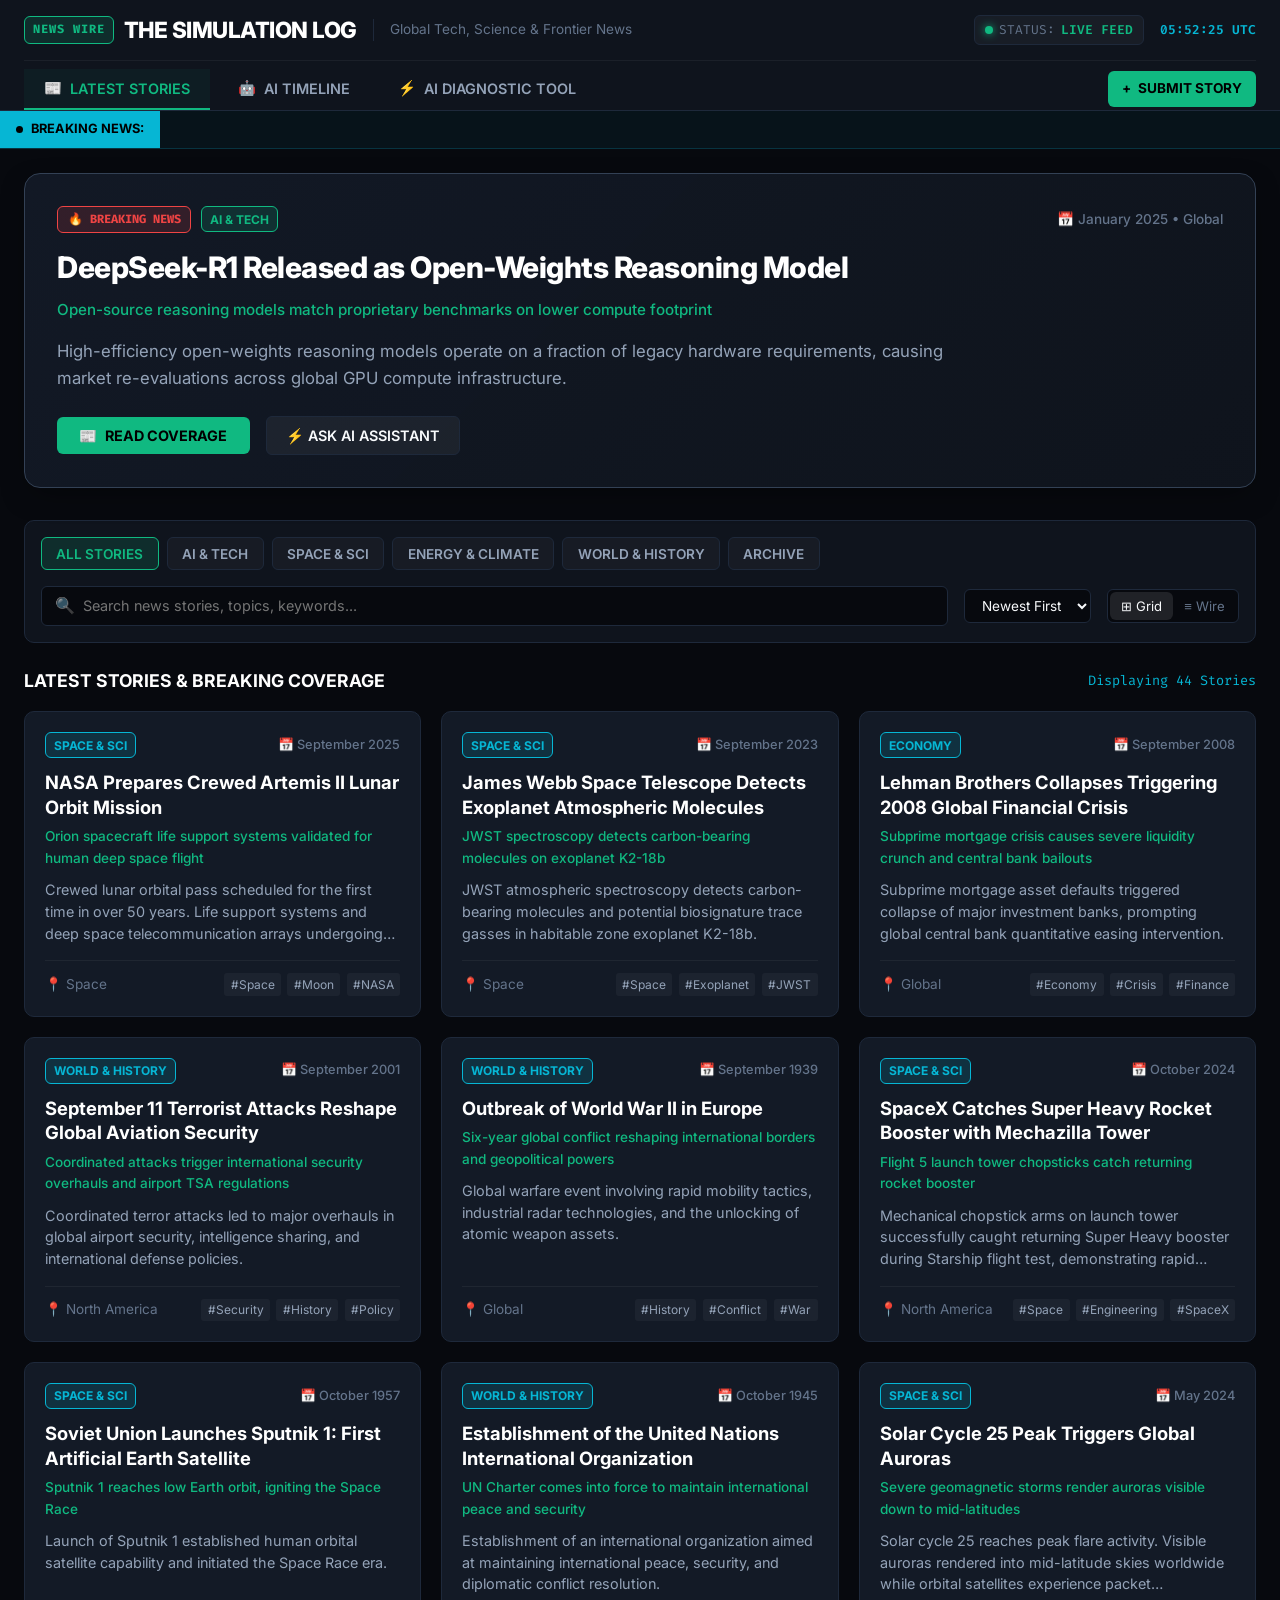
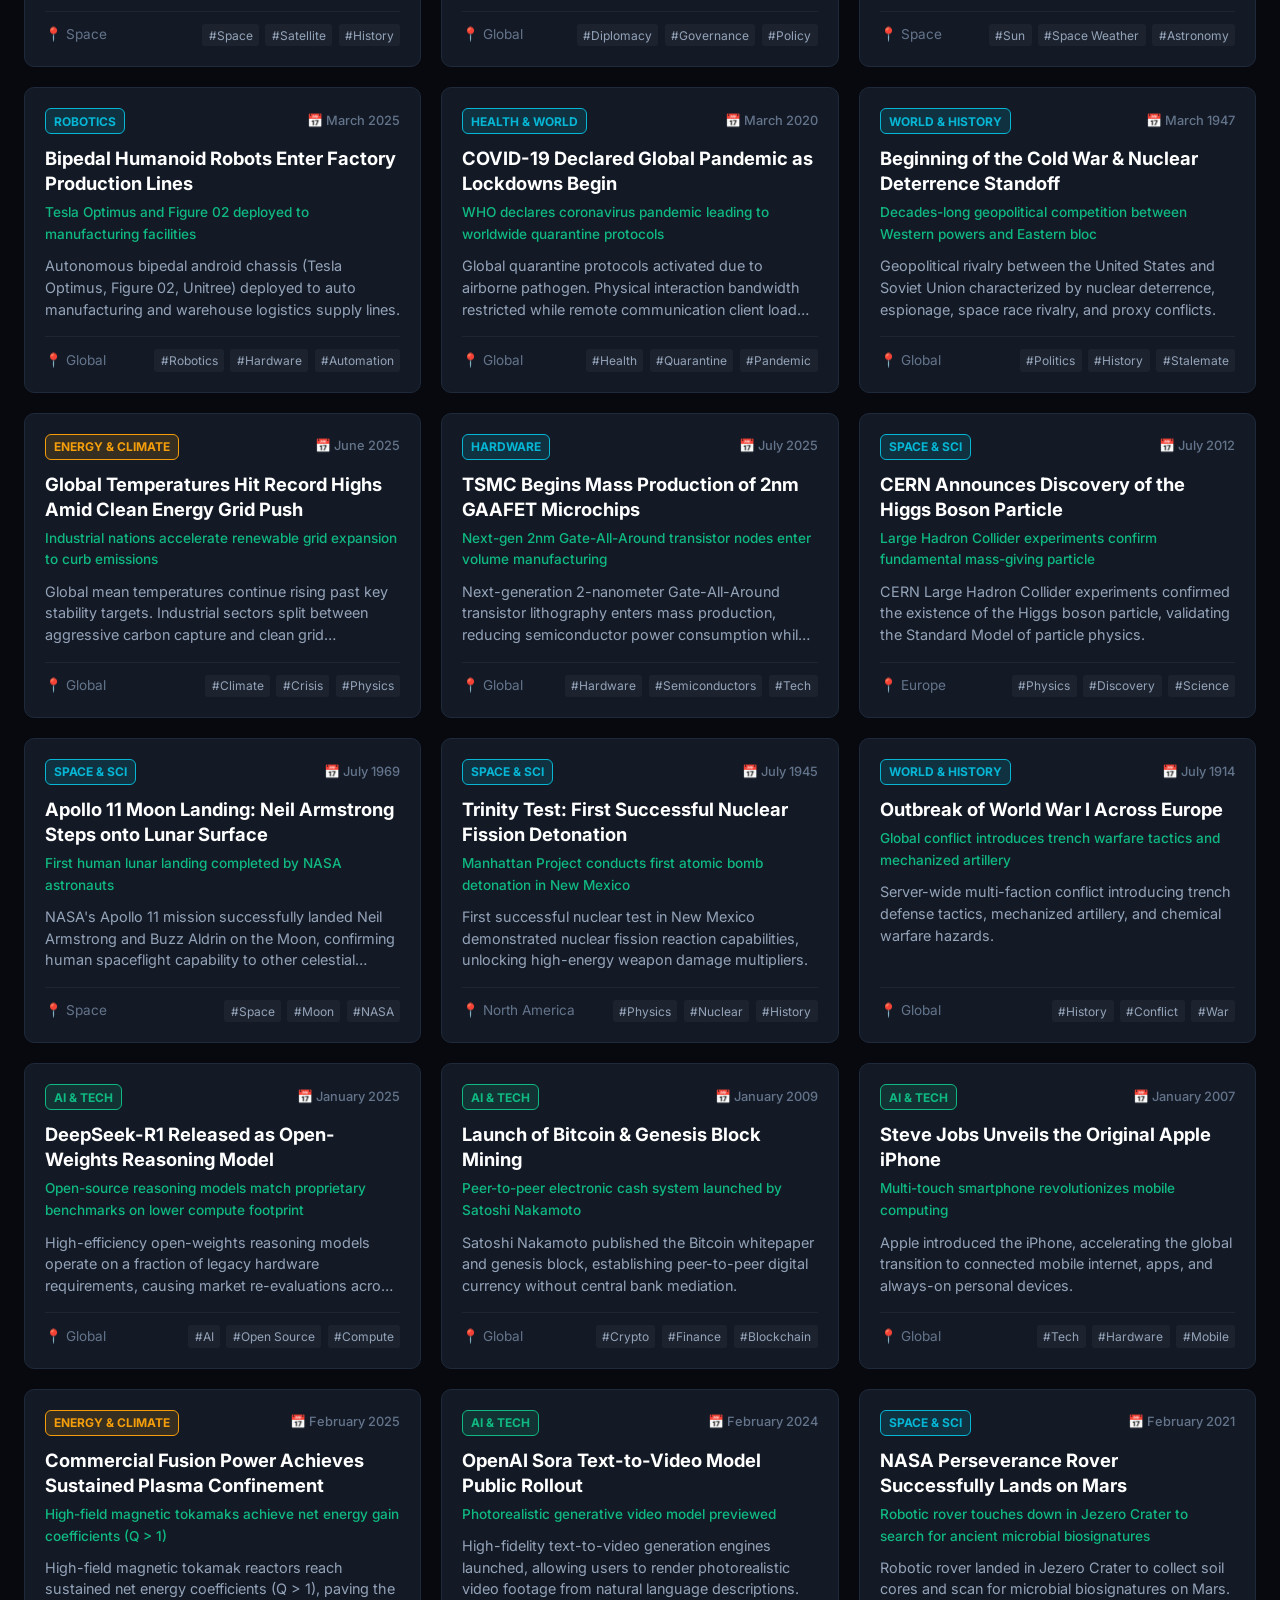
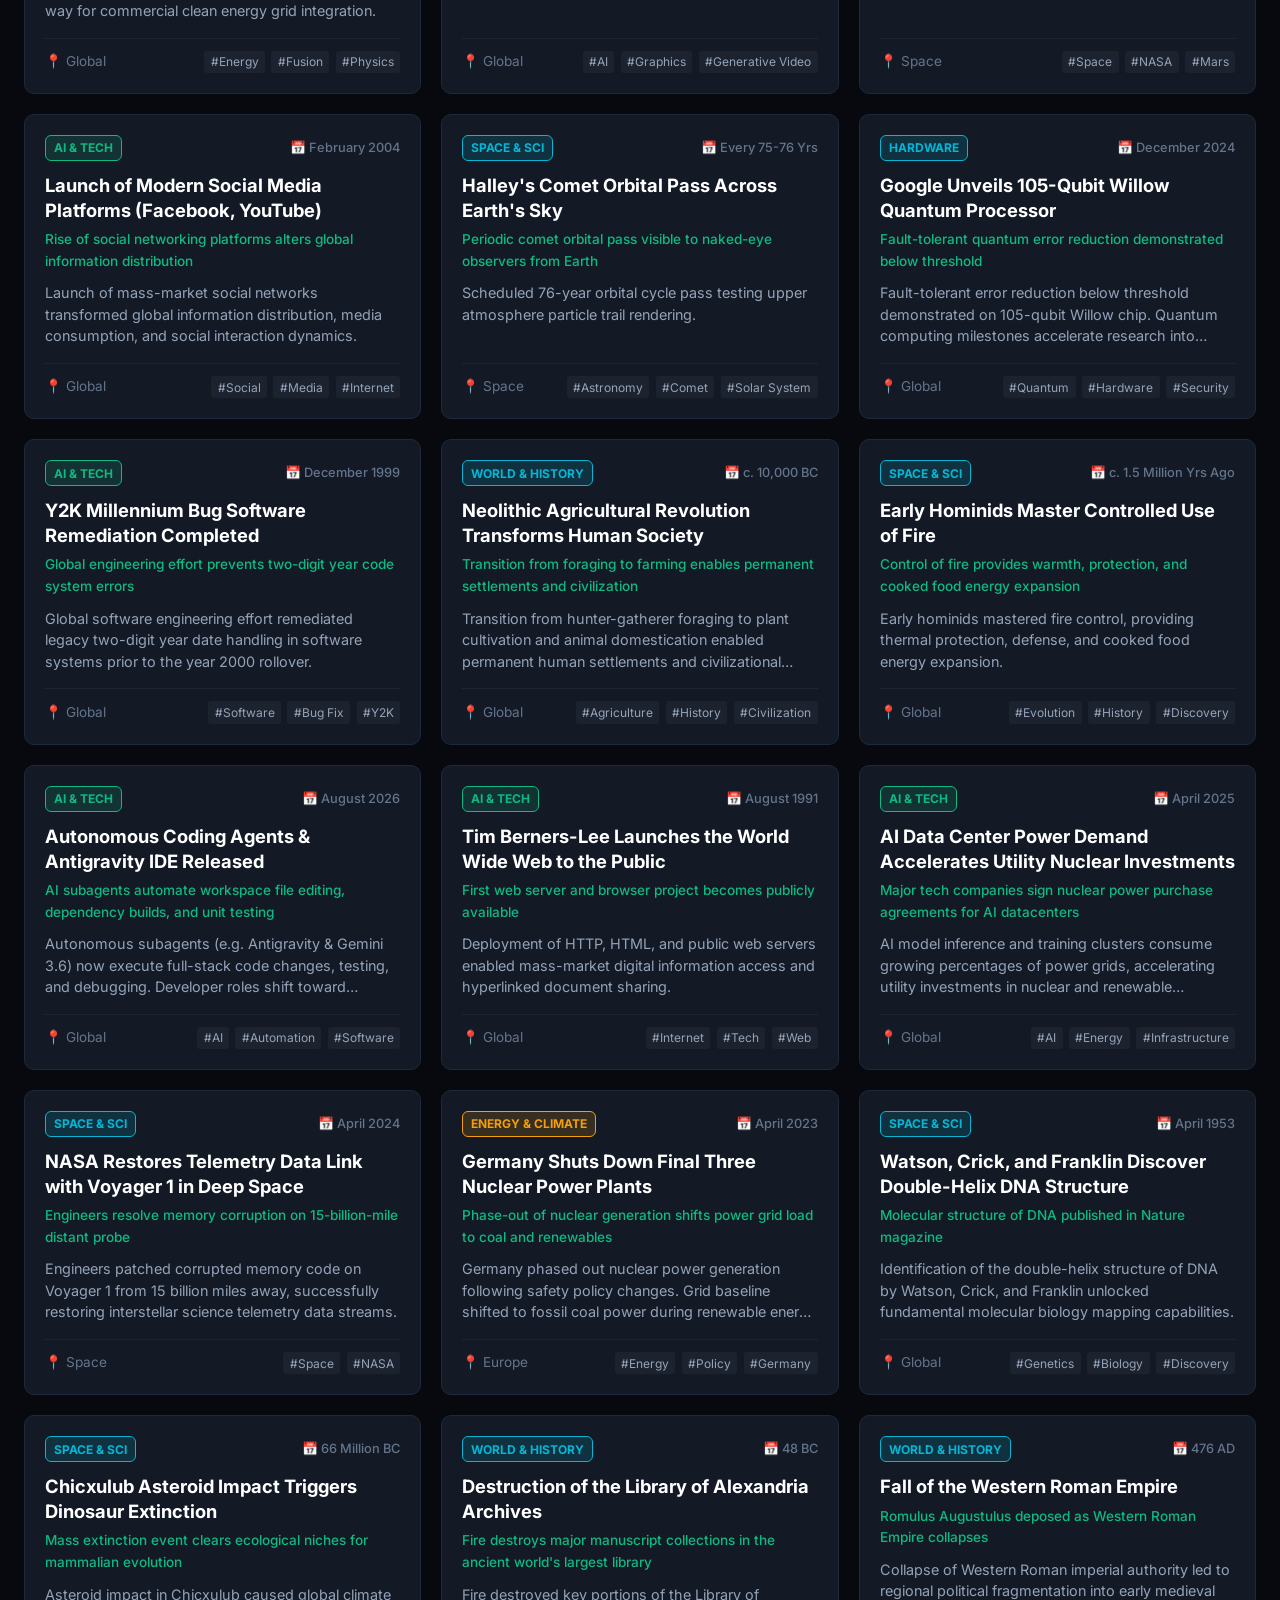
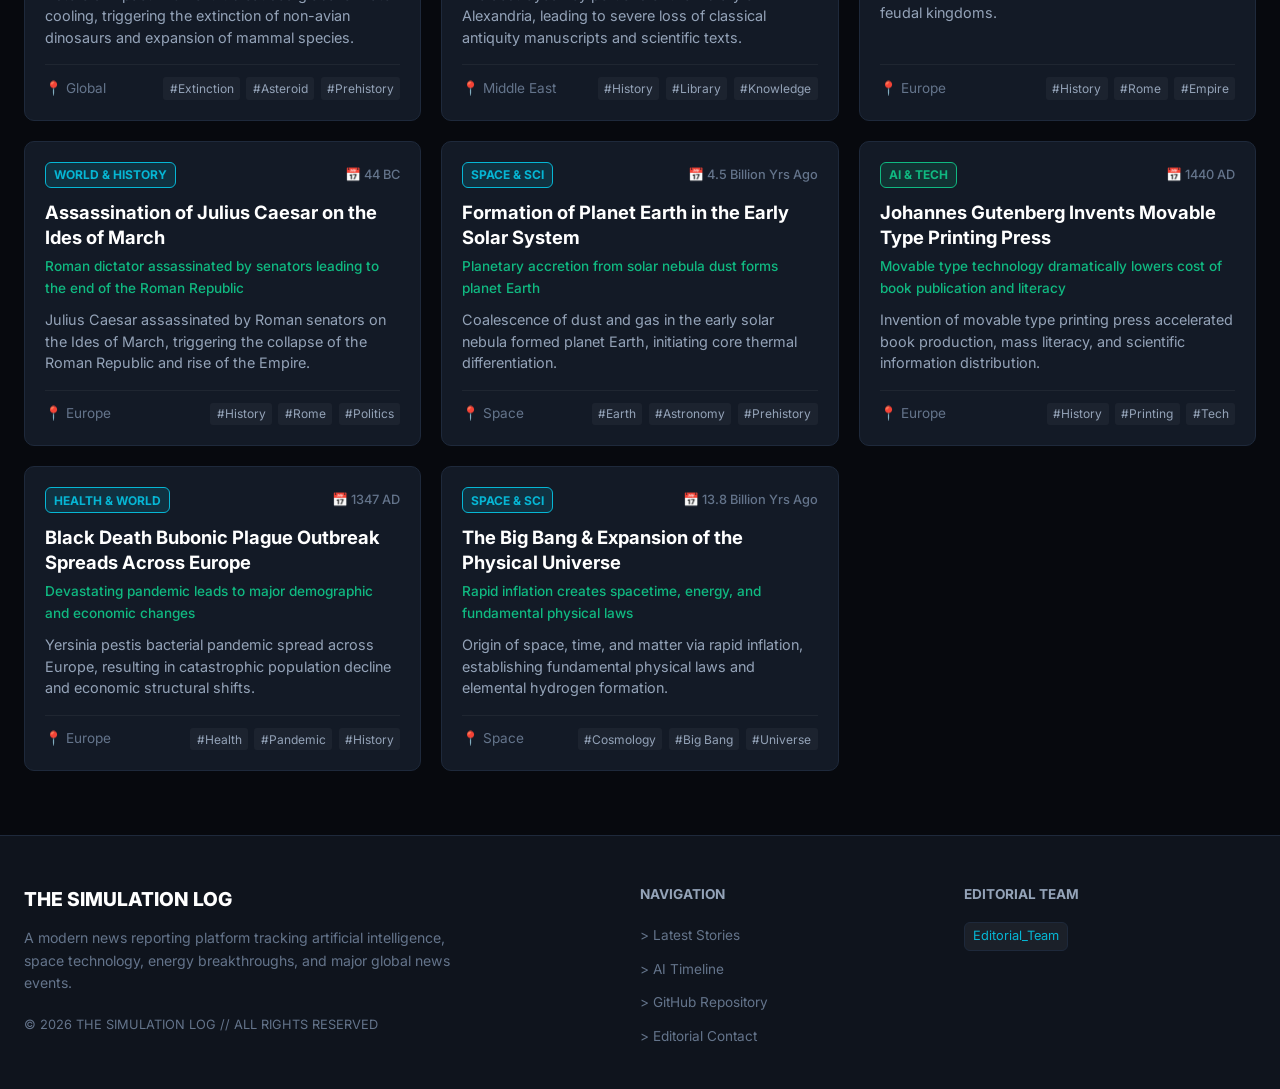
==== commit 58321d9b: "Refine news wire design: slow marquee ticker, remove top box line, add real dates across all stories" ====
--- a/index.html
+++ b/index.html
@@ -5,11 +5,11 @@
     <meta charset="UTF-8">
     <meta name="viewport" content="width=device-width, initial-scale=1.0">
 
-    <title>The Simulation Log - Real-World News Formatted as Simulation Patch Notes</title>
+    <title>The Simulation Log - Global Tech, Science & AI News Wire</title>
     <meta name="description"
-        content="Live real-world breaking news, AI developments, space exploration, and historical events presented as official Earth Simulation patch notes and system alerts.">
+        content="Live breaking news, artificial intelligence developments, space exploration, and historical milestones. A modern real-world tech & science news platform.">
     <meta name="keywords"
-        content="simulation log, real world news, tech news, ai news, breaking news, simulation patch notes, reality status">
+        content="tech news, ai news, deepseek, breaking news, space news, science journal, technology timeline">
     <meta name="author" content="Aethvion">
     <link rel="icon" type="image/png" sizes="192x192" href="images/favicon-192.png">
     <link rel="apple-touch-icon" href="images/apple-touch-icon.png">
@@ -18,20 +18,20 @@
 
     <meta property="og:type" content="website">
     <meta property="og:url" content="https://thesimulationlog.com/">
-    <meta property="og:title" content="THE SIMULATION LOG - Real-World News & Patch Wire">
-    <meta property="og:description" content="Breaking real-world news and technology breakthroughs formatted as Earth Sim patch notes.">
+    <meta property="og:title" content="THE SIMULATION LOG - Tech & Science News Wire">
+    <meta property="og:description" content="Breaking news, AI breakthroughs, and space technology reporting.">
     <meta property="og:image" content="https://thesimulationlog.com/og-preview.jpg">
     <meta name="twitter:card" content="summary_large_image">
-    <meta name="twitter:title" content="THE SIMULATION LOG - Real-World News Wire">
-    <meta name="twitter:description" content="Monitoring 8.15 Billion active clients. Status: UNSTABLE.">
+    <meta name="twitter:title" content="THE SIMULATION LOG - Global News Wire">
+    <meta name="twitter:description" content="Global breaking news in AI, technology, and science.">
 
     <script type="application/ld+json">
     {
       "@context": "https://schema.org",
       "@type": "NewsArticle",
       "name": "The Simulation Log",
-      "description": "Real-time news wire and anomaly reporting interface for Earth simulation patch notes.",
-      "applicationCategory": "News / Entertainment",
+      "description": "Real-time news wire and anomaly reporting interface for technology, space, and science.",
+      "applicationCategory": "News",
       "operatingSystem": "Web-Based",
       "author": {
         "@type": "Organization",
@@ -50,7 +50,7 @@
     <link rel="stylesheet" href="style.css">
     <link rel="preconnect" href="https://fonts.googleapis.com">
     <link rel="preconnect" href="https://fonts.gstatic.com" crossorigin>
-    <link href="https://fonts.googleapis.com/css2?family=Fira+Code:wght@300;400;500;600;700&family=Inter:wght@300;400;500;600;700;800&display=swap"
+    <link href="https://fonts.googleapis.com/css2?family=Fira+Code:wght@400;500;600&family=Inter:wght@300;400;500;600;700;800&display=swap"
         rel="stylesheet">
 
     <script async src="https://pagead2.googlesyndication.com/pagead/js/adsbygoogle.js?client=ca-pub-3601034423494896"
@@ -58,29 +58,23 @@
 </head>
 
 <body>
-    <div class="scanline"></div>
-
     <!-- Main Site Header -->
     <header id="main-header">
         <div class="header-container">
             <div class="header-top">
                 <div class="brand-group">
                     <a href="#" class="logo-link" id="nav-logo">
-                        <span class="logo-badge">SYS_LOG</span>
+                        <span class="logo-badge">NEWS WIRE</span>
                         <h1 class="site-title">THE SIMULATION LOG</h1>
                     </a>
-                    <span class="site-tagline">Real-World News Wire & Simulation Patch Notes</span>
+                    <span class="site-tagline">Global Tech, Science & Frontier News</span>
                 </div>
 
                 <div class="header-telemetry">
                     <div class="telemetry-pill">
                         <span class="pulse-dot active"></span>
-                        <span class="telemetry-label">CLIENTS:</span>
-                        <span class="telemetry-val">8.15B</span>
-                    </div>
-                    <div class="telemetry-pill">
                         <span class="telemetry-label">STATUS:</span>
-                        <span class="telemetry-val status-warn">UNSTABLE</span>
+                        <span class="telemetry-val">LIVE FEED</span>
                     </div>
                     <div class="live-clock" id="live-clock">
                         --:--:-- UTC
@@ -92,20 +86,20 @@
             <nav class="main-nav">
                 <div class="nav-tabs">
                     <button class="nav-tab active" data-view="news">
-                        <span class="tab-icon">📰</span> BREAKING NEWS
+                        <span class="tab-icon">📰</span> LATEST STORIES
                     </button>
                     <button class="nav-tab" data-view="ai-timeline">
                         <span class="tab-icon">🤖</span> AI TIMELINE
                     </button>
                     <button class="nav-tab" id="diagnostic-trigger">
-                        <span class="tab-icon">⚡</span> ANOMALY DIAGNOSTIC
+                        <span class="tab-icon">⚡</span> AI DIAGNOSTIC TOOL
                     </button>
                 </div>
 
                 <div class="header-actions">
                     <a href="https://github.com/MarcelvanDuijnDev/thesimulationlog.com/issues/new/choose"
                         target="_blank" class="submit-news-btn">
-                        <span class="plus-icon">+</span> SUBMIT EVENT
+                        <span class="plus-icon">+</span> SUBMIT STORY
                     </a>
                 </div>
             </nav>
@@ -114,10 +108,10 @@
 
     <!-- Breaking Alert Ticker -->
     <div id="live-ticker-container">
-        <div class="ticker-label"><span class="pulsing-dot"></span> LIVE_ALERTS:</div>
+        <div class="ticker-label"><span class="pulsing-dot"></span> BREAKING NEWS:</div>
         <div class="ticker-content-wrapper">
             <div id="ticker-content">
-                <span>Loading simulation news wire...</span>
+                <span>Loading global news wire...</span>
             </div>
         </div>
     </div>
@@ -136,18 +130,18 @@
             <!-- News Filter Toolbar -->
             <div class="toolbar-section">
                 <div class="shard-filter-tabs" id="shard-tabs">
-                    <button class="shard-btn active" data-shard="all">ALL SHARDS</button>
-                    <button class="shard-btn" data-shard="tech">TECH & AI</button>
+                    <button class="shard-btn active" data-shard="all">ALL STORIES</button>
+                    <button class="shard-btn" data-shard="tech">AI & TECH</button>
                     <button class="shard-btn" data-shard="space">SPACE & SCI</button>
-                    <button class="shard-btn" data-shard="climate">CLIMATE & ENERGY</button>
-                    <button class="shard-btn" data-shard="geopolitics">GEOPOLITICS</button>
-                    <button class="shard-btn" data-shard="legacy">LEGACY ARCHIVE</button>
+                    <button class="shard-btn" data-shard="climate">ENERGY & CLIMATE</button>
+                    <button class="shard-btn" data-shard="geopolitics">WORLD & HISTORY</button>
+                    <button class="shard-btn" data-shard="legacy">ARCHIVE</button>
                 </div>
 
                 <div class="toolbar-controls">
                     <div class="search-box">
                         <span class="search-icon">🔍</span>
-                        <input type="text" id="search-input" placeholder="Search news, topics, keywords..." autocomplete="off">
+                        <input type="text" id="search-input" placeholder="Search news stories, topics, keywords..." autocomplete="off">
                     </div>
 
                     <div class="select-wrapper">
@@ -170,7 +164,7 @@
 
             <!-- News Feed Grid Container -->
             <div class="news-feed-header">
-                <h2 class="feed-title">// SIMULATION_PATCH_FEED</h2>
+                <h2 class="feed-title">LATEST STORIES & BREAKING COVERAGE</h2>
                 <span id="log-count" class="record-counter">Loading...</span>
             </div>
 
@@ -183,20 +177,20 @@
         <!-- VIEW 2: DEDICATED AI TIMELINE PAGE -->
         <section id="view-ai-timeline" class="content-view hidden">
             <div class="timeline-hero">
-                <div class="timeline-hero-badge">AI SINGULARITY TELEMETRY</div>
-                <h2 class="timeline-hero-title">Artificial Intelligence Evolution & Compute Scaling</h2>
+                <div class="timeline-hero-badge">AI INDUSTRY REPORT</div>
+                <h2 class="timeline-hero-title">Artificial Intelligence Model Releases & Compute Growth</h2>
                 <p class="timeline-hero-desc">
-                    Tracking real-world AI model milestones, parameter growth, compute surges, and subagent breakthroughs from 2020 through future AGI projections.
+                    Tracking real-world AI model milestones, parameter growth, compute surges, and autonomous agent breakthroughs from 2020 through future industry projections.
                 </p>
             </div>
 
             <!-- Compute Growth Visual Graph -->
             <div class="graph-card">
                 <div class="graph-header">
-                    <h3 class="graph-title">📈 FRONTIER COMPUTE SCALING & FLOP ESTIMATES (2020–2026+)</h3>
+                    <h3 class="graph-title">📈 AI TRAINING COMPUTE & AGENT WORKLOAD GROWTH (2020–2026+)</h3>
                     <div class="graph-legend">
                         <span class="legend-item"><span class="dot color-primary"></span> Training Compute (FLOPs)</span>
-                        <span class="legend-item"><span class="dot color-accent"></span> Autonomous Subagent Workload</span>
+                        <span class="legend-item"><span class="dot color-accent"></span> Agent Automation Workload</span>
                     </div>
                 </div>
                 <div class="graph-container">
@@ -242,7 +236,7 @@
                         <text x="460" y="215" class="svg-label">2024 (Sora/Claude 3.5)</text>
                         <text x="600" y="215" class="svg-label">2025 (DeepSeek-R1)</text>
                         <text x="740" y="215" class="svg-label highlight">2026 (Antigravity/Gemini 3.6)</text>
-                        <text x="850" y="215" class="svg-label future">2027+ (AGI Shard)</text>
+                        <text x="850" y="215" class="svg-label future">2027+ (Next-Gen AI)</text>
                     </svg>
                 </div>
             </div>
@@ -262,25 +256,25 @@
                 <div class="footer-brand">
                     <div class="footer-logo">THE SIMULATION LOG</div>
                     <p class="footer-desc">
-                        A real-time news reporting interface tracking technological breakthroughs, space exploration, and cultural developments formatted as official Earth Simulation patch notes.
+                        A modern news reporting platform tracking artificial intelligence, space technology, energy breakthroughs, and major global news events.
                     </p>
-                    <span class="copyright-line">SysID: 2026-NEWS-WIRE // AETHVION SYSTEMS</span>
+                    <span class="copyright-line">© 2026 THE SIMULATION LOG // ALL RIGHTS RESERVED</span>
                 </div>
 
                 <div class="footer-links">
                     <h4 class="footer-heading">NAVIGATION</h4>
                     <ul>
-                        <li><a href="#" class="footer-nav-link" data-view="news">> Breaking News</a></li>
+                        <li><a href="#" class="footer-nav-link" data-view="news">> Latest Stories</a></li>
                         <li><a href="#" class="footer-nav-link" data-view="ai-timeline">> AI Timeline</a></li>
-                        <li><a href="https://github.com/MarcelvanDuijnDev/thesimulationlog.com" target="_blank">> GitHub Source</a></li>
-                        <li><a href="mailto:contact@aethvion.com">> Submit Event Mail</a></li>
+                        <li><a href="https://github.com/MarcelvanDuijnDev/thesimulationlog.com" target="_blank">> GitHub Repository</a></li>
+                        <li><a href="mailto:contact@aethvion.com">> Editorial Contact</a></li>
                     </ul>
                 </div>
 
                 <div class="footer-contributors">
-                    <h4 class="footer-heading">COMMUNITY ADMINS</h4>
+                    <h4 class="footer-heading">EDITORIAL TEAM</h4>
                     <div id="contributors-list" class="contributors-flex">
-                        <span class="contributor-tag">Aethvion_Admin</span>
+                        <span class="contributor-tag">Editorial_Team</span>
                     </div>
                 </div>
             </div>
@@ -295,26 +289,26 @@
                     <span class="dot red"></span>
                     <span class="dot yellow"></span>
                     <span class="dot green"></span>
-                    <span class="title-text">SYSTEM_DIAGNOSTIC_CONSOLE v2.6</span>
+                    <span class="title-text">AI TECHNICAL ASSISTANT v2.6</span>
                 </div>
                 <button id="close-diagnostic" class="close-btn">✕</button>
             </div>
 
             <div class="terminal-body">
                 <div id="diagnostic-output" class="output-area">
-                    <p class="system-msg">> INITIALIZING SIMULATION DIAGNOSTIC ENGINE...</p>
-                    <p class="system-msg">> READY. DESCRIBE YOUR GLITCH OR ANOMALY BELOW.</p>
+                    <p class="system-msg">> INITIALIZING AI TECHNICAL ASSISTANT...</p>
+                    <p class="system-msg">> READY. DESCRIBE YOUR TECHNICAL ISSUE OR QUESTION BELOW.</p>
                 </div>
 
                 <div class="input-line">
-                    <span class="prompt">USER@EARTH_SIM:~$</span>
+                    <span class="prompt">USER:~$</span>
                     <input type="text" id="user-input"
-                        placeholder="Describe glitch (e.g. 'Code won't run', 'Tired all the time')..."
+                        placeholder="Describe issue (e.g. 'Code won't run', 'How does quantum computing work')..."
                         autocomplete="off">
                 </div>
 
                 <div class="terminal-controls">
-                    <button id="run-diagnostic-btn" class="action-btn">[ RUN_DIAGNOSTIC ]</button>
+                    <button id="run-diagnostic-btn" class="action-btn">[ RUN ANALYSIS ]</button>
                 </div>
 
                 <div class="terminal-footer">
--- a/style.css
+++ b/style.css
@@ -1,5 +1,5 @@
 /* ==========================================================================
-   THE SIMULATION LOG - MODERN NEWS WIRE & PATCH SYSTEM STYLES
+   THE SIMULATION LOG - REAL-WORLD NEWS WIRE & TECH JOURNAL STYLES
    ========================================================================== */
 
 :root {
@@ -13,11 +13,11 @@
     --border-glow: #334155;
 
     --accent-emerald: #10b981;
-    --accent-emerald-glow: rgba(16, 185, 129, 0.2);
+    --accent-emerald-glow: rgba(16, 185, 129, 0.15);
     --accent-cyan: #06b6d4;
-    --accent-cyan-glow: rgba(6, 182, 212, 0.2);
+    --accent-cyan-glow: rgba(6, 182, 212, 0.15);
     --accent-amber: #f59e0b;
-    --accent-amber-glow: rgba(245, 158, 11, 0.2);
+    --accent-amber-glow: rgba(245, 158, 11, 0.15);
     --accent-red: #ef4444;
 
     --text-primary: #f8fafc;
@@ -32,7 +32,6 @@
     --radius-md: 10px;
     --radius-lg: 16px;
     --shadow-card: 0 10px 30px -10px rgba(0, 0, 0, 0.5);
-    --shadow-glow: 0 0 20px rgba(16, 185, 129, 0.15);
 }
 
 /* Reset & Global Base */
@@ -49,26 +48,6 @@
     line-height: 1.6;
     overflow-x: hidden;
     min-height: 100vh;
-}
-
-/* Scanline Overlay (Subtle Cyberpunk Flavor) */
-.scanline {
-    position: fixed;
-    top: 0;
-    left: 0;
-    width: 100%;
-    height: 100%;
-    background: linear-gradient(
-        to bottom,
-        rgba(255,255,255,0),
-        rgba(255,255,255,0) 50%,
-        rgba(0, 0, 0, 0.12) 50%,
-        rgba(0, 0, 0, 0.12)
-    );
-    background-size: 100% 4px;
-    pointer-events: none;
-    z-index: 999;
-    opacity: 0.4;
 }
 
 /* Links & Buttons Reset */
@@ -115,7 +94,7 @@
     justify-content: space-between;
     align-items: center;
     padding-bottom: 0.75rem;
-    border-bottom: 1px dashed rgba(255, 255, 255, 0.08);
+    border-bottom: 1px solid rgba(255, 255, 255, 0.05);
 }
 
 .brand-group {
@@ -144,9 +123,9 @@
 }
 
 .site-title {
-    font-family: var(--font-mono);
+    font-family: var(--font-sans);
     font-size: 1.4rem;
-    font-weight: 700;
+    font-weight: 800;
     color: #fff;
     letter-spacing: -0.5px;
 }
@@ -196,12 +175,8 @@
 }
 
 .telemetry-val {
-    color: var(--text-primary);
+    color: var(--accent-emerald);
     font-weight: 600;
-}
-
-.status-warn {
-    color: var(--accent-amber);
 }
 
 .live-clock {
@@ -228,8 +203,8 @@
     gap: 0.5rem;
     padding: 0.65rem 1.25rem;
     color: var(--text-secondary);
-    font-family: var(--font-mono);
-    font-size: 0.88rem;
+    font-family: var(--font-sans);
+    font-size: 0.9rem;
     font-weight: 600;
     border-bottom: 2px solid transparent;
     transition: all 0.2s ease;
@@ -252,8 +227,8 @@
     gap: 0.4rem;
     background-color: var(--accent-emerald);
     color: #000;
-    font-family: var(--font-mono);
-    font-size: 0.82rem;
+    font-family: var(--font-sans);
+    font-size: 0.85rem;
     font-weight: 700;
     padding: 0.45rem 0.9rem;
     border-radius: var(--radius-sm);
@@ -263,13 +238,12 @@
 
 .submit-news-btn:hover {
     background-color: #34d399;
-    box-shadow: 0 0 12px var(--accent-emerald);
     color: #000;
     text-decoration: none;
 }
 
 /* ==========================================================================
-   BREAKING NEWS TICKER
+   BREAKING NEWS TICKER (SLOWED DOWN SMOOTH MARQUEE)
    ========================================================================== */
 
 #live-ticker-container {
@@ -277,8 +251,8 @@
     border-bottom: 1px solid rgba(6, 182, 212, 0.2);
     display: flex;
     align-items: center;
-    font-family: var(--font-mono);
-    font-size: 0.82rem;
+    font-family: var(--font-sans);
+    font-size: 0.85rem;
     overflow: hidden;
     height: 38px;
 }
@@ -294,6 +268,7 @@
     gap: 0.5rem;
     white-space: nowrap;
     z-index: 2;
+    font-size: 0.8rem;
 }
 
 .pulsing-dot {
@@ -313,7 +288,8 @@
 #ticker-content {
     display: inline-block;
     padding-left: 100%;
-    animation: marquee 35s linear infinite;
+    /* SLOWED DOWN TO 85s FOR SMOOTH, READABLE SCROLLING */
+    animation: marquee 85s linear infinite;
     color: var(--text-primary);
 }
 
@@ -325,12 +301,14 @@
     display: inline-flex;
     align-items: center;
     gap: 0.5rem;
-    margin-right: 2rem;
+    margin-right: 2.5rem;
 }
 
 .ticker-item .version-tag {
     color: var(--accent-cyan);
+    font-family: var(--font-mono);
     font-weight: 600;
+    font-size: 0.8rem;
 }
 
 .ticker-sep {
@@ -362,7 +340,7 @@
 }
 
 /* ==========================================================================
-   HERO FEATURED NEWS SECTION
+   HERO FEATURED NEWS SECTION (REMOVED TOP OVERLAY LINE)
    ========================================================================== */
 
 .hero-card-container {
@@ -379,14 +357,9 @@
     overflow: hidden;
 }
 
+/* REMOVED THE TOP BORDER LINE PER USER REQUEST */
 .hero-news-card::before {
-    content: '';
-    position: absolute;
-    top: 0;
-    left: 0;
-    width: 100%;
-    height: 3px;
-    background: linear-gradient(90deg, var(--accent-emerald), var(--accent-cyan), var(--accent-amber));
+    display: none;
 }
 
 .hero-header-line {
@@ -413,24 +386,13 @@
     font-weight: 700;
     padding: 0.2rem 0.6rem;
     border-radius: var(--radius-sm);
-    letter-spacing: 0.5px;
-}
-
-.badge-patch {
-    background: var(--accent-cyan-glow);
-    color: var(--accent-cyan);
-    border: 1px solid var(--accent-cyan);
-    font-family: var(--font-mono);
-    font-size: 0.75rem;
-    font-weight: 600;
-    padding: 0.2rem 0.6rem;
-    border-radius: var(--radius-sm);
 }
 
 .hero-date {
     color: var(--text-muted);
-    font-family: var(--font-mono);
-    font-size: 0.82rem;
+    font-size: 0.85rem;
+    font-family: var(--font-sans);
+    font-weight: 500;
 }
 
 .hero-headline {
@@ -443,18 +405,10 @@
 }
 
 .hero-sys-subtitle {
-    font-family: var(--font-mono);
     color: var(--accent-emerald);
-    font-size: 0.92rem;
+    font-size: 0.95rem;
     margin-bottom: 1rem;
-    display: flex;
-    align-items: center;
-    gap: 0.4rem;
-}
-
-.hero-sys-subtitle::before {
-    content: '❯';
-    color: var(--accent-emerald);
+    font-weight: 500;
 }
 
 .hero-description {
@@ -476,8 +430,8 @@
     font-weight: 700;
     padding: 0.6rem 1.4rem;
     border-radius: var(--radius-sm);
-    font-family: var(--font-mono);
-    font-size: 0.88rem;
+    font-family: var(--font-sans);
+    font-size: 0.9rem;
     transition: all 0.2s ease;
     display: inline-flex;
     align-items: center;
@@ -486,7 +440,6 @@
 
 .btn-primary:hover {
     background-color: #34d399;
-    box-shadow: 0 0 15px var(--accent-emerald-glow);
 }
 
 .btn-secondary {
@@ -496,14 +449,13 @@
     font-weight: 600;
     padding: 0.6rem 1.2rem;
     border-radius: var(--radius-sm);
-    font-family: var(--font-mono);
-    font-size: 0.88rem;
+    font-family: var(--font-sans);
+    font-size: 0.9rem;
     transition: all 0.2s ease;
 }
 
 .btn-secondary:hover {
     background: rgba(255, 255, 255, 0.1);
-    border-color: var(--text-secondary);
 }
 
 /* ==========================================================================
@@ -533,8 +485,8 @@
     border: 1px solid var(--border-color);
     padding: 0.45rem 0.9rem;
     border-radius: var(--radius-sm);
-    font-family: var(--font-mono);
-    font-size: 0.8rem;
+    font-family: var(--font-sans);
+    font-size: 0.85rem;
     font-weight: 600;
     transition: all 0.2s ease;
 }
@@ -591,8 +543,8 @@
     border: 1px solid var(--border-color);
     padding: 0.45rem 0.8rem;
     border-radius: var(--radius-sm);
-    font-family: var(--font-mono);
-    font-size: 0.82rem;
+    font-family: var(--font-sans);
+    font-size: 0.85rem;
     outline: none;
     cursor: pointer;
 }
@@ -608,8 +560,8 @@
 .view-btn {
     padding: 0.35rem 0.7rem;
     color: var(--text-muted);
-    font-family: var(--font-mono);
-    font-size: 0.8rem;
+    font-family: var(--font-sans);
+    font-size: 0.82rem;
     border-radius: var(--radius-sm);
     transition: all 0.2s ease;
 }
@@ -631,9 +583,10 @@
 }
 
 .feed-title {
-    font-family: var(--font-mono);
-    font-size: 1.05rem;
-    color: var(--text-secondary);
+    font-family: var(--font-sans);
+    font-size: 1.1rem;
+    font-weight: 700;
+    color: #fff;
 }
 
 .record-counter {
@@ -659,7 +612,7 @@
     border: 1px solid var(--border-color);
     border-radius: var(--radius-md);
     padding: 1.25rem;
-    transition: all 0.25 ease;
+    transition: all 0.2s ease;
     display: flex;
     flex-direction: column;
     justify-content: space-between;
@@ -670,7 +623,7 @@
 .news-card:hover {
     background-color: var(--bg-card-hover);
     border-color: var(--border-glow);
-    transform: translateY(-3px);
+    transform: translateY(-2px);
     box-shadow: var(--shadow-card);
 }
 
@@ -682,8 +635,7 @@
 }
 
 .type-pill {
-    font-family: var(--font-mono);
-    font-size: 0.72rem;
+    font-size: 0.75rem;
     font-weight: 700;
     padding: 0.15rem 0.5rem;
     border-radius: var(--radius-sm);
@@ -714,10 +666,10 @@
     border: 1px solid var(--accent-cyan);
 }
 
-.card-version-tag {
-    font-family: var(--font-mono);
-    font-size: 0.75rem;
+.card-real-date {
+    font-size: 0.8rem;
     color: var(--text-muted);
+    font-weight: 500;
 }
 
 .card-title {
@@ -729,10 +681,10 @@
 }
 
 .card-sys-subtitle {
-    font-family: var(--font-mono);
-    font-size: 0.8rem;
+    font-size: 0.85rem;
     color: var(--accent-emerald);
     margin-bottom: 0.6rem;
+    font-weight: 500;
 }
 
 .card-description {
@@ -752,8 +704,7 @@
     align-items: center;
     padding-top: 0.75rem;
     border-top: 1px solid rgba(255, 255, 255, 0.05);
-    font-family: var(--font-mono);
-    font-size: 0.78rem;
+    font-size: 0.85rem;
     color: var(--text-muted);
 }
 
@@ -768,7 +719,7 @@
     color: var(--text-secondary);
     padding: 0.1rem 0.4rem;
     border-radius: 3px;
-    font-size: 0.72rem;
+    font-size: 0.75rem;
 }
 
 /* ==========================================================================
@@ -830,7 +781,8 @@
 }
 
 .graph-title {
-    font-family: var(--font-mono);
+    font-family: var(--font-sans);
+    font-weight: 700;
     font-size: 0.95rem;
     color: #fff;
 }
@@ -838,8 +790,7 @@
 .graph-legend {
     display: flex;
     gap: 1.25rem;
-    font-family: var(--font-mono);
-    font-size: 0.78rem;
+    font-size: 0.8rem;
     color: var(--text-secondary);
 }
 
@@ -899,7 +850,7 @@
 
 .svg-label {
     fill: var(--text-muted);
-    font-family: var(--font-mono);
+    font-family: var(--font-sans);
     font-size: 11px;
 }
 
@@ -995,7 +946,7 @@
     border-radius: var(--radius-md);
     width: 100%;
     max-width: 720px;
-    box-shadow: 0 0 40px rgba(16, 185, 129, 0.2);
+    box-shadow: 0 0 40px rgba(16, 185, 129, 0.15);
     overflow: hidden;
 }
 
@@ -1087,8 +1038,8 @@
 .action-btn {
     background-color: var(--accent-emerald);
     color: #000;
-    font-family: var(--font-mono);
-    font-size: 0.85rem;
+    font-family: var(--font-sans);
+    font-size: 0.88rem;
     font-weight: 700;
     padding: 0.6rem 1.2rem;
     border-radius: var(--radius-sm);
@@ -1107,7 +1058,6 @@
 
 .privacy-btn {
     color: var(--text-muted);
-    font-family: var(--font-mono);
     font-size: 0.75rem;
     display: flex;
     align-items: center;
@@ -1174,8 +1124,8 @@
 }
 
 .footer-logo {
-    font-family: var(--font-mono);
-    font-weight: 700;
+    font-family: var(--font-sans);
+    font-weight: 800;
     font-size: 1.2rem;
     color: #fff;
     margin-bottom: 0.75rem;
@@ -1189,13 +1139,14 @@
 }
 
 .copyright-line {
-    font-family: var(--font-mono);
-    font-size: 0.78rem;
+    font-family: var(--font-sans);
+    font-size: 0.8rem;
     color: var(--text-muted);
 }
 
 .footer-heading {
-    font-family: var(--font-mono);
+    font-family: var(--font-sans);
+    font-weight: 700;
     font-size: 0.85rem;
     color: var(--text-secondary);
     margin-bottom: 1rem;
@@ -1211,8 +1162,7 @@
 
 .footer-links a {
     color: var(--text-muted);
-    font-family: var(--font-mono);
-    font-size: 0.82rem;
+    font-size: 0.85rem;
 }
 
 .footer-links a:hover {
@@ -1229,8 +1179,7 @@
     background: rgba(255, 255, 255, 0.05);
     border: 1px solid var(--border-color);
     color: var(--accent-cyan);
-    font-family: var(--font-mono);
-    font-size: 0.78rem;
+    font-size: 0.8rem;
     padding: 0.2rem 0.5rem;
     border-radius: var(--radius-sm);
 }
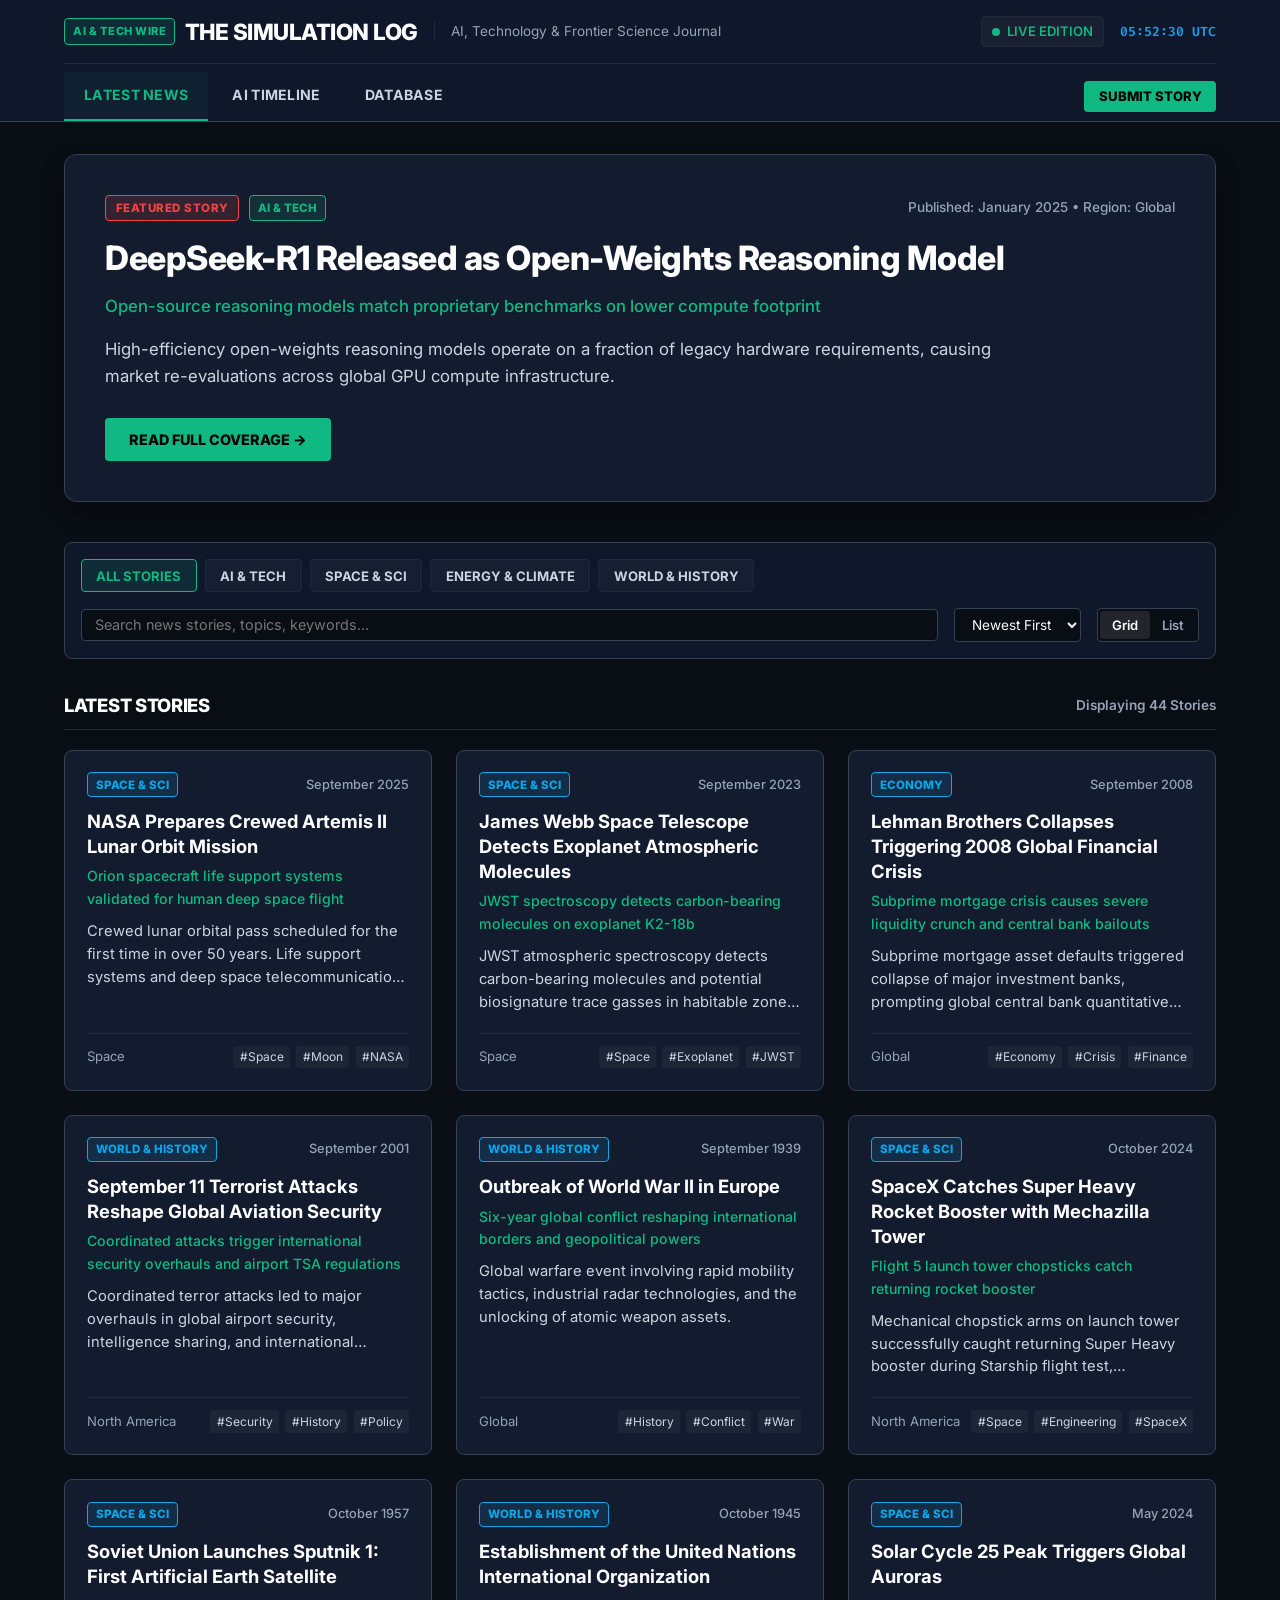
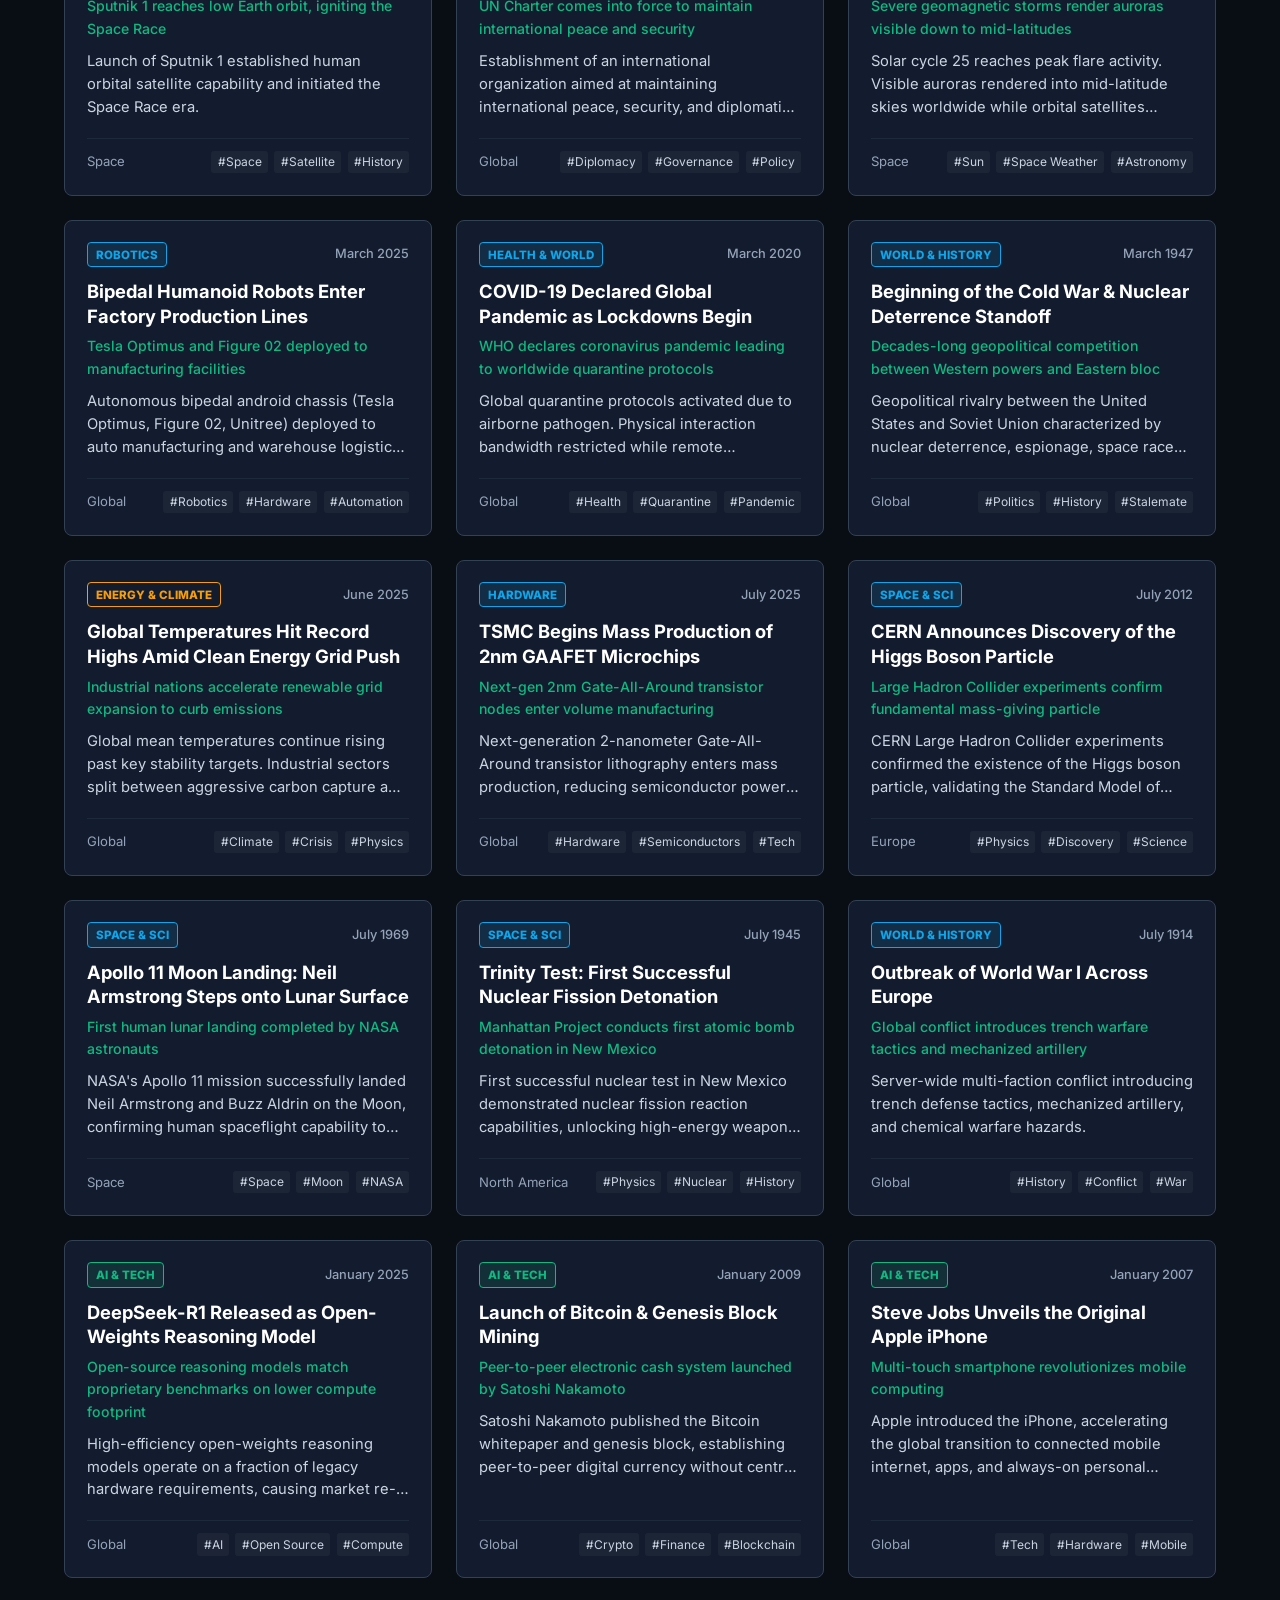
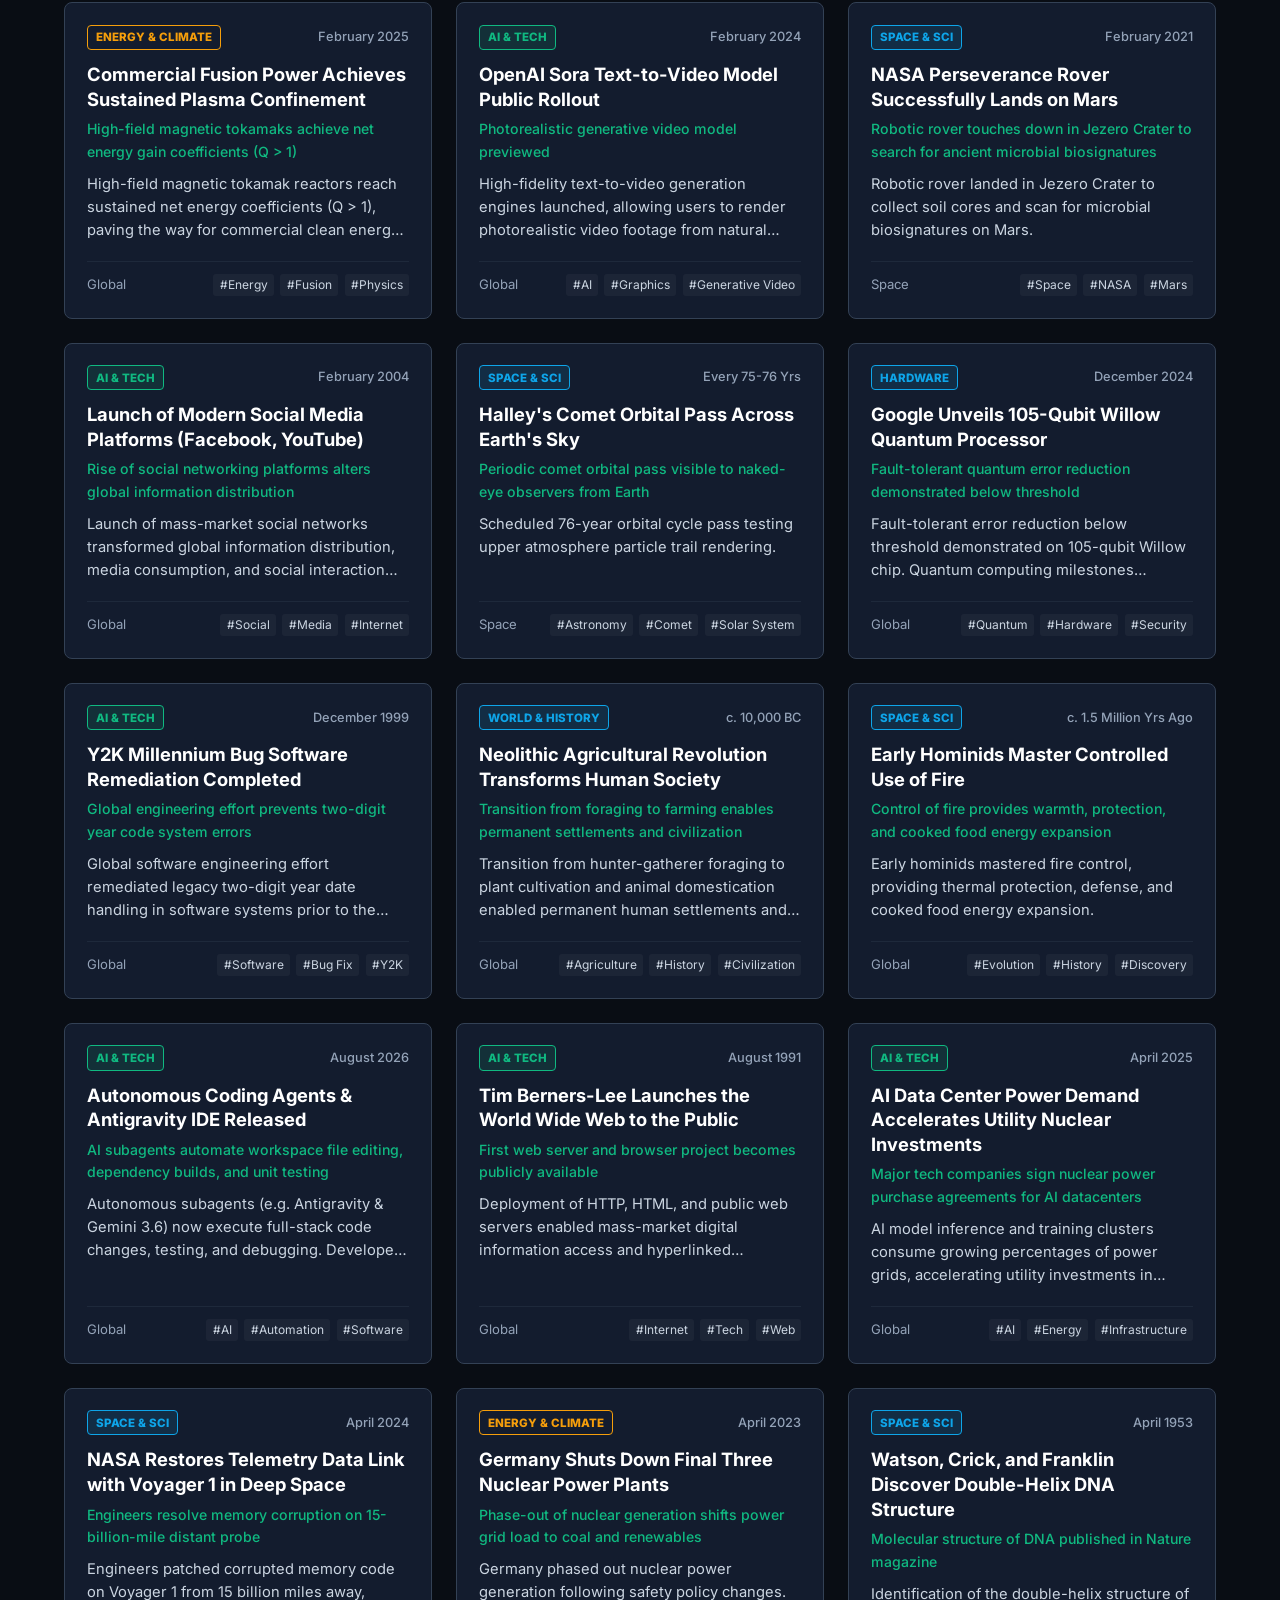
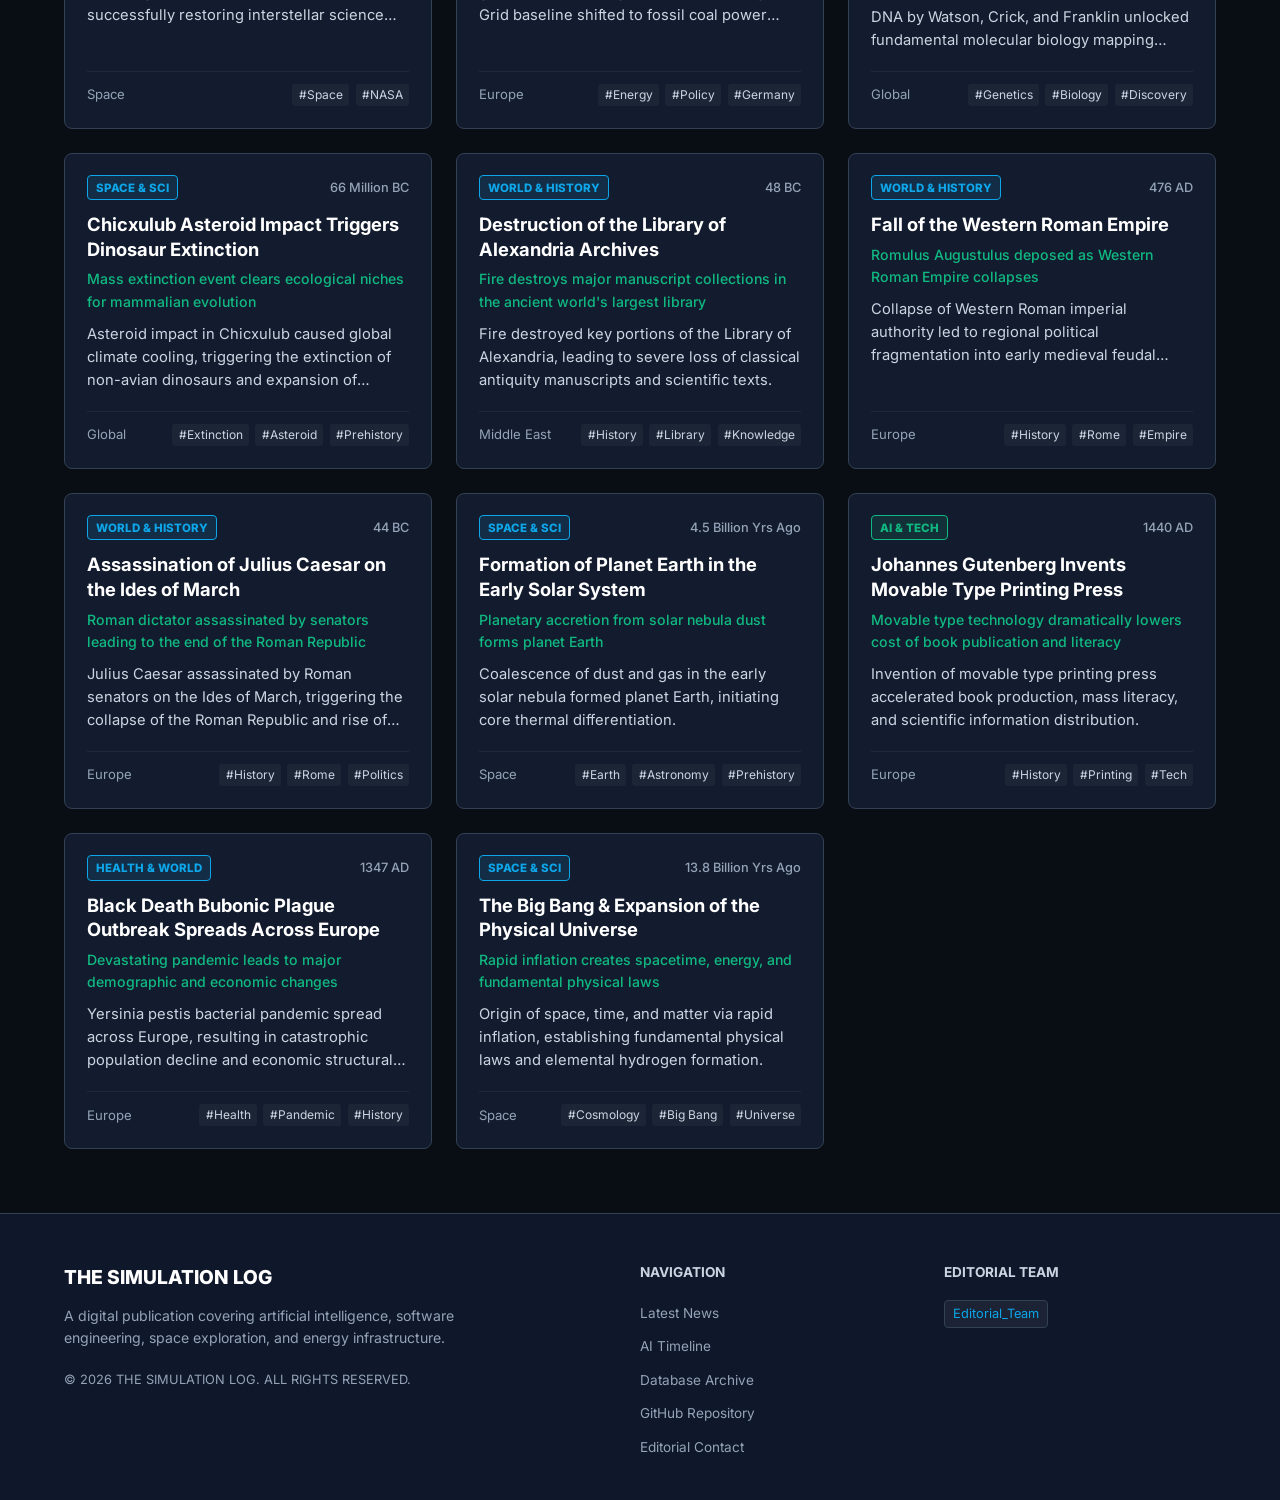
==== commit c911d84f: "Transform website into professional AI news journal: add full article URL pages, Database tab, remov" ====
--- a/index.html
+++ b/index.html
@@ -5,11 +5,11 @@
     <meta charset="UTF-8">
     <meta name="viewport" content="width=device-width, initial-scale=1.0">
 
-    <title>The Simulation Log - Global Tech, Science & AI News Wire</title>
+    <title>The Simulation Log - AI, Technology & Frontier Science News</title>
     <meta name="description"
-        content="Live breaking news, artificial intelligence developments, space exploration, and historical milestones. A modern real-world tech & science news platform.">
+        content="Professional reporting on artificial intelligence, machine learning, space technology, and digital frontier developments.">
     <meta name="keywords"
-        content="tech news, ai news, deepseek, breaking news, space news, science journal, technology timeline">
+        content="AI news, artificial intelligence, machine learning, deepseek, tech news, space technology, AI timeline">
     <meta name="author" content="Aethvion">
     <link rel="icon" type="image/png" sizes="192x192" href="images/favicon-192.png">
     <link rel="apple-touch-icon" href="images/apple-touch-icon.png">
@@ -18,39 +18,28 @@
 
     <meta property="og:type" content="website">
     <meta property="og:url" content="https://thesimulationlog.com/">
-    <meta property="og:title" content="THE SIMULATION LOG - Tech & Science News Wire">
-    <meta property="og:description" content="Breaking news, AI breakthroughs, and space technology reporting.">
+    <meta property="og:title" content="THE SIMULATION LOG - AI & Technology News">
+    <meta property="og:description" content="Breaking news and in-depth analysis on artificial intelligence, space technology, and global developments.">
     <meta property="og:image" content="https://thesimulationlog.com/og-preview.jpg">
     <meta name="twitter:card" content="summary_large_image">
-    <meta name="twitter:title" content="THE SIMULATION LOG - Global News Wire">
-    <meta name="twitter:description" content="Global breaking news in AI, technology, and science.">
+    <meta name="twitter:title" content="THE SIMULATION LOG - AI News Wire">
+    <meta name="twitter:description" content="Coverage of artificial intelligence, machine learning, and technological breakthroughs.">
 
     <script type="application/ld+json">
     {
       "@context": "https://schema.org",
-      "@type": "NewsArticle",
+      "@type": "NewsMediaOrganization",
       "name": "The Simulation Log",
-      "description": "Real-time news wire and anomaly reporting interface for technology, space, and science.",
-      "applicationCategory": "News",
-      "operatingSystem": "Web-Based",
-      "author": {
-        "@type": "Organization",
-        "name": "Aethvion",
-        "url": "https://aethvion.com"
-      },
-      "datePublished": "2026-08-16",
-      "offers": {
-        "@type": "Offer",
-        "price": "0",
-        "priceCurrency": "EUR"
-      }
+      "description": "Professional digital publication covering artificial intelligence, machine learning, and technology.",
+      "url": "https://thesimulationlog.com",
+      "logo": "https://thesimulationlog.com/images/favicon-192.png"
     }
     </script>
 
     <link rel="stylesheet" href="style.css">
     <link rel="preconnect" href="https://fonts.googleapis.com">
     <link rel="preconnect" href="https://fonts.gstatic.com" crossorigin>
-    <link href="https://fonts.googleapis.com/css2?family=Fira+Code:wght@400;500;600&family=Inter:wght@300;400;500;600;700;800&display=swap"
+    <link href="https://fonts.googleapis.com/css2?family=Fira+Code:wght@400;500;600&family=Inter:wght@300;400;500;600;700;800&family=Merriweather:ital,wght@0,300;0,400;0,700;1,300&display=swap"
         rel="stylesheet">
 
     <script async src="https://pagead2.googlesyndication.com/pagead/js/adsbygoogle.js?client=ca-pub-3601034423494896"
@@ -63,18 +52,17 @@
         <div class="header-container">
             <div class="header-top">
                 <div class="brand-group">
-                    <a href="#" class="logo-link" id="nav-logo">
-                        <span class="logo-badge">NEWS WIRE</span>
+                    <a href="#news" class="logo-link" id="nav-logo">
+                        <span class="logo-badge">AI & TECH WIRE</span>
                         <h1 class="site-title">THE SIMULATION LOG</h1>
                     </a>
-                    <span class="site-tagline">Global Tech, Science & Frontier News</span>
+                    <span class="site-tagline">AI, Technology & Frontier Science Journal</span>
                 </div>
 
                 <div class="header-telemetry">
                     <div class="telemetry-pill">
                         <span class="pulse-dot active"></span>
-                        <span class="telemetry-label">STATUS:</span>
-                        <span class="telemetry-val">LIVE FEED</span>
+                        <span class="telemetry-val">LIVE EDITION</span>
                     </div>
                     <div class="live-clock" id="live-clock">
                         --:--:-- UTC
@@ -85,49 +73,39 @@
             <!-- Primary Navigation Tabs -->
             <nav class="main-nav">
                 <div class="nav-tabs">
-                    <button class="nav-tab active" data-view="news">
-                        <span class="tab-icon">📰</span> LATEST STORIES
-                    </button>
-                    <button class="nav-tab" data-view="ai-timeline">
-                        <span class="tab-icon">🤖</span> AI TIMELINE
-                    </button>
-                    <button class="nav-tab" id="diagnostic-trigger">
-                        <span class="tab-icon">⚡</span> AI DIAGNOSTIC TOOL
-                    </button>
+                    <a href="#news" class="nav-tab active" data-view="news">
+                        LATEST NEWS
+                    </a>
+                    <a href="#ai-timeline" class="nav-tab" data-view="ai-timeline">
+                        AI TIMELINE
+                    </a>
+                    <a href="#database" class="nav-tab" data-view="database">
+                        DATABASE
+                    </a>
                 </div>
 
                 <div class="header-actions">
                     <a href="https://github.com/MarcelvanDuijnDev/thesimulationlog.com/issues/new/choose"
                         target="_blank" class="submit-news-btn">
-                        <span class="plus-icon">+</span> SUBMIT STORY
+                        SUBMIT STORY
                     </a>
                 </div>
             </nav>
         </div>
     </header>
 
-    <!-- Breaking Alert Ticker -->
-    <div id="live-ticker-container">
-        <div class="ticker-label"><span class="pulsing-dot"></span> BREAKING NEWS:</div>
-        <div class="ticker-content-wrapper">
-            <div id="ticker-content">
-                <span>Loading global news wire...</span>
-            </div>
-        </div>
-    </div>
-
     <!-- Main Content Container -->
     <main class="main-container">
 
-        <!-- VIEW 1: LIVE NEWS FEED -->
+        <!-- VIEW 1: LATEST NEWS PAGE (HOMEPAGE) -->
         <section id="view-news" class="content-view active">
 
-            <!-- Hero Featured News Section -->
+            <!-- Hero Featured Article Banner -->
             <div id="hero-news-section" class="hero-card-container">
                 <!-- Dynamically Injected Lead News Article -->
             </div>
 
-            <!-- News Filter Toolbar -->
+            <!-- News Category Toolbar -->
             <div class="toolbar-section">
                 <div class="shard-filter-tabs" id="shard-tabs">
                     <button class="shard-btn active" data-shard="all">ALL STORIES</button>
@@ -135,12 +113,10 @@
                     <button class="shard-btn" data-shard="space">SPACE & SCI</button>
                     <button class="shard-btn" data-shard="climate">ENERGY & CLIMATE</button>
                     <button class="shard-btn" data-shard="geopolitics">WORLD & HISTORY</button>
-                    <button class="shard-btn" data-shard="legacy">ARCHIVE</button>
                 </div>
 
                 <div class="toolbar-controls">
                     <div class="search-box">
-                        <span class="search-icon">🔍</span>
                         <input type="text" id="search-input" placeholder="Search news stories, topics, keywords..." autocomplete="off">
                     </div>
 
@@ -153,18 +129,18 @@
 
                     <div class="view-toggle">
                         <button class="view-btn active" data-mode="grid" title="Grid News View">
-                            <span>⊞</span> Grid
+                            Grid
                         </button>
-                        <button class="view-btn" data-mode="wire" title="Compact Wire View">
-                            <span>≡</span> Wire
+                        <button class="view-btn" data-mode="wire" title="Compact List View">
+                            List
                         </button>
                     </div>
                 </div>
             </div>
 
-            <!-- News Feed Grid Container -->
+            <!-- News Grid Header -->
             <div class="news-feed-header">
-                <h2 class="feed-title">LATEST STORIES & BREAKING COVERAGE</h2>
+                <h2 class="feed-title">LATEST STORIES</h2>
                 <span id="log-count" class="record-counter">Loading...</span>
             </div>
 
@@ -174,11 +150,19 @@
         </section>
 
 
-        <!-- VIEW 2: DEDICATED AI TIMELINE PAGE -->
+        <!-- VIEW 2: FULL ARTICLE POST PAGE (DEDICATED URL ROUTE) -->
+        <section id="view-article" class="content-view hidden">
+            <div class="article-page-container" id="article-page-content">
+                <!-- Injected via JS -->
+            </div>
+        </section>
+
+
+        <!-- VIEW 3: DEDICATED AI TIMELINE PAGE -->
         <section id="view-ai-timeline" class="content-view hidden">
             <div class="timeline-hero">
-                <div class="timeline-hero-badge">AI INDUSTRY REPORT</div>
-                <h2 class="timeline-hero-title">Artificial Intelligence Model Releases & Compute Growth</h2>
+                <div class="timeline-hero-badge">INDUSTRY BENCHMARKS</div>
+                <h2 class="timeline-hero-title">Artificial Intelligence Model Evolution & Compute Scaling</h2>
                 <p class="timeline-hero-desc">
                     Tracking real-world AI model milestones, parameter growth, compute surges, and autonomous agent breakthroughs from 2020 through future industry projections.
                 </p>
@@ -187,7 +171,7 @@
             <!-- Compute Growth Visual Graph -->
             <div class="graph-card">
                 <div class="graph-header">
-                    <h3 class="graph-title">📈 AI TRAINING COMPUTE & AGENT WORKLOAD GROWTH (2020–2026+)</h3>
+                    <h3 class="graph-title">AI TRAINING COMPUTE & AUTOMATION WORKLOAD GROWTH (2020–2026+)</h3>
                     <div class="graph-legend">
                         <span class="legend-item"><span class="dot color-primary"></span> Training Compute (FLOPs)</span>
                         <span class="legend-item"><span class="dot color-accent"></span> Agent Automation Workload</span>
@@ -201,7 +185,6 @@
                         <line x1="50" y1="140" x2="850" y2="140" class="svg-grid-line" />
                         <line x1="50" y1="190" x2="850" y2="190" class="svg-grid-line" />
 
-                        <!-- Area Gradient Fill -->
                         <defs>
                             <linearGradient id="areaGrad" x1="0" y1="0" x2="0" y2="1">
                                 <stop offset="0%" stop-color="#10b981" stop-opacity="0.35" />
@@ -247,6 +230,32 @@
             </div>
         </section>
 
+
+        <!-- VIEW 4: DATABASE TAB VIEW -->
+        <section id="view-database" class="content-view hidden">
+            <div class="db-header-card">
+                <h2 class="db-title">HISTORICAL EVENT DATABASE</h2>
+                <p class="db-desc">Structured archive of technological breakthroughs, scientific discoveries, and historical events across all recording eras.</p>
+            </div>
+
+            <div class="db-table-wrapper">
+                <table class="db-table">
+                    <thead>
+                        <tr>
+                            <th>DATE</th>
+                            <th>TITLE & EVENT</th>
+                            <th>CATEGORY</th>
+                            <th>REGION</th>
+                            <th>SOURCE</th>
+                        </tr>
+                    </thead>
+                    <tbody id="database-table-body">
+                        <!-- Injected via JS -->
+                    </tbody>
+                </table>
+            </div>
+        </section>
+
     </main>
 
     <!-- Footer Section -->
@@ -256,18 +265,19 @@
                 <div class="footer-brand">
                     <div class="footer-logo">THE SIMULATION LOG</div>
                     <p class="footer-desc">
-                        A modern news reporting platform tracking artificial intelligence, space technology, energy breakthroughs, and major global news events.
+                        A digital publication covering artificial intelligence, software engineering, space exploration, and energy infrastructure.
                     </p>
-                    <span class="copyright-line">© 2026 THE SIMULATION LOG // ALL RIGHTS RESERVED</span>
+                    <span class="copyright-line">© 2026 THE SIMULATION LOG. ALL RIGHTS RESERVED.</span>
                 </div>
 
                 <div class="footer-links">
                     <h4 class="footer-heading">NAVIGATION</h4>
                     <ul>
-                        <li><a href="#" class="footer-nav-link" data-view="news">> Latest Stories</a></li>
-                        <li><a href="#" class="footer-nav-link" data-view="ai-timeline">> AI Timeline</a></li>
-                        <li><a href="https://github.com/MarcelvanDuijnDev/thesimulationlog.com" target="_blank">> GitHub Repository</a></li>
-                        <li><a href="mailto:contact@aethvion.com">> Editorial Contact</a></li>
+                        <li><a href="#news" class="footer-nav-link" data-view="news">Latest News</a></li>
+                        <li><a href="#ai-timeline" class="footer-nav-link" data-view="ai-timeline">AI Timeline</a></li>
+                        <li><a href="#database" class="footer-nav-link" data-view="database">Database Archive</a></li>
+                        <li><a href="https://github.com/MarcelvanDuijnDev/thesimulationlog.com" target="_blank">GitHub Repository</a></li>
+                        <li><a href="mailto:contact@aethvion.com">Editorial Contact</a></li>
                     </ul>
                 </div>
 
@@ -281,68 +291,6 @@
         </div>
     </footer>
 
-    <!-- Interactive AI Diagnostic Terminal Modal -->
-    <div id="diagnostic-modal" class="terminal-overlay hidden">
-        <div class="terminal-window">
-            <div class="terminal-header">
-                <div class="terminal-title">
-                    <span class="dot red"></span>
-                    <span class="dot yellow"></span>
-                    <span class="dot green"></span>
-                    <span class="title-text">AI TECHNICAL ASSISTANT v2.6</span>
-                </div>
-                <button id="close-diagnostic" class="close-btn">✕</button>
-            </div>
-
-            <div class="terminal-body">
-                <div id="diagnostic-output" class="output-area">
-                    <p class="system-msg">> INITIALIZING AI TECHNICAL ASSISTANT...</p>
-                    <p class="system-msg">> READY. DESCRIBE YOUR TECHNICAL ISSUE OR QUESTION BELOW.</p>
-                </div>
-
-                <div class="input-line">
-                    <span class="prompt">USER:~$</span>
-                    <input type="text" id="user-input"
-                        placeholder="Describe issue (e.g. 'Code won't run', 'How does quantum computing work')..."
-                        autocomplete="off">
-                </div>
-
-                <div class="terminal-controls">
-                    <button id="run-diagnostic-btn" class="action-btn">[ RUN ANALYSIS ]</button>
-                </div>
-
-                <div class="terminal-footer">
-                    <button id="privacy-info-btn" class="privacy-btn">
-                        <span class="privacy-icon">ⓘ</span>
-                        <span class="privacy-label">API Info</span>
-                    </button>
-                    <div id="privacy-tooltip" class="privacy-tooltip hidden">
-                        <div class="privacy-tooltip-header">
-                            <strong>Gemini API (Enterprise Tier)</strong>
-                        </div>
-                        <div class="privacy-tooltip-content">
-                            <p>• Powered by Google Gemini API</p>
-                            <p>• Data processed transiently, not used to train models</p>
-                            <a href="https://ai.google.dev/gemini-api/terms" target="_blank" class="privacy-link">
-                                Read Privacy Terms →
-                            </a>
-                        </div>
-                    </div>
-                </div>
-            </div>
-        </div>
-    </div>
-
-    <!-- Article Detail Modal -->
-    <div id="article-modal" class="article-modal-overlay hidden">
-        <div class="article-modal-content">
-            <button id="close-article-modal" class="close-article-btn">✕</button>
-            <div id="article-modal-body">
-                <!-- Injected via JS -->
-            </div>
-        </div>
-    </div>
-
     <script src="script.js"></script>
 </body>
 
--- a/style.css
+++ b/style.css
@@ -1,40 +1,39 @@
 /* ==========================================================================
-   THE SIMULATION LOG - REAL-WORLD NEWS WIRE & TECH JOURNAL STYLES
+   THE SIMULATION LOG - PROFESSIONAL AI & TECH JOURNAL STYLES
    ========================================================================== */
 
 :root {
-    --bg-primary: #07090e;
-    --bg-secondary: #0f141d;
-    --bg-card: #131a26;
-    --bg-card-hover: #1a2333;
-    --bg-glass: rgba(19, 26, 38, 0.85);
-
-    --border-color: #1e293b;
-    --border-glow: #334155;
+    --bg-primary: #090d14;
+    --bg-secondary: #0f172a;
+    --bg-card: #1e293b;
+    --bg-card-hover: #334155;
+    --bg-surface: #131c2e;
+
+    --border-color: #334155;
+    --border-subtle: #1e293b;
 
     --accent-emerald: #10b981;
-    --accent-emerald-glow: rgba(16, 185, 129, 0.15);
-    --accent-cyan: #06b6d4;
-    --accent-cyan-glow: rgba(6, 182, 212, 0.15);
+    --accent-emerald-glow: rgba(16, 185, 129, 0.12);
+    --accent-cyan: #0ea5e9;
+    --accent-cyan-glow: rgba(14, 165, 233, 0.12);
     --accent-amber: #f59e0b;
-    --accent-amber-glow: rgba(245, 158, 11, 0.15);
     --accent-red: #ef4444;
 
     --text-primary: #f8fafc;
-    --text-secondary: #94a3b8;
-    --text-muted: #64748b;
-    --text-code: #38bdf8;
+    --text-secondary: #cbd5e1;
+    --text-muted: #94a3b8;
 
     --font-sans: 'Inter', -apple-system, BlinkMacSystemFont, "Segoe UI", Roboto, sans-serif;
+    --font-serif: 'Merriweather', Georgia, serif;
     --font-mono: 'Fira Code', monospace;
 
-    --radius-sm: 6px;
-    --radius-md: 10px;
-    --radius-lg: 16px;
-    --shadow-card: 0 10px 30px -10px rgba(0, 0, 0, 0.5);
-}
-
-/* Reset & Global Base */
+    --radius-sm: 4px;
+    --radius-md: 8px;
+    --radius-lg: 12px;
+    --shadow-card: 0 10px 25px -5px rgba(0, 0, 0, 0.4);
+}
+
+/* Reset & Base */
 * {
     box-sizing: border-box;
     margin: 0;
@@ -84,17 +83,17 @@
 }
 
 .header-container {
-    max-width: 1320px;
+    max-width: 1200px;
     margin: 0 auto;
-    padding: 0.75rem 1.5rem 0 1.5rem;
+    padding: 0.85rem 1.5rem 0 1.5rem;
 }
 
 .header-top {
     display: flex;
     justify-content: space-between;
     align-items: center;
-    padding-bottom: 0.75rem;
-    border-bottom: 1px solid rgba(255, 255, 255, 0.05);
+    padding-bottom: 0.85rem;
+    border-bottom: 1px solid var(--border-subtle);
 }
 
 .brand-group {
@@ -114,12 +113,12 @@
     background-color: var(--accent-emerald-glow);
     color: var(--accent-emerald);
     border: 1px solid var(--accent-emerald);
-    font-family: var(--font-mono);
-    font-size: 0.75rem;
-    font-weight: 700;
+    font-family: var(--font-sans);
+    font-size: 0.7rem;
+    font-weight: 800;
     padding: 0.2rem 0.5rem;
     border-radius: var(--radius-sm);
-    letter-spacing: 1px;
+    letter-spacing: 0.5px;
 }
 
 .site-title {
@@ -134,15 +133,14 @@
     color: var(--text-muted);
     font-size: 0.85rem;
     padding-left: 1rem;
-    border-left: 1px solid var(--border-color);
+    border-left: 1px solid var(--border-subtle);
 }
 
 .header-telemetry {
     display: flex;
     align-items: center;
     gap: 1rem;
-    font-family: var(--font-mono);
-    font-size: 0.8rem;
+    font-size: 0.82rem;
 }
 
 .telemetry-pill {
@@ -150,8 +148,8 @@
     align-items: center;
     gap: 0.4rem;
     background: rgba(255, 255, 255, 0.04);
-    border: 1px solid var(--border-color);
-    padding: 0.25rem 0.6rem;
+    border: 1px solid var(--border-subtle);
+    padding: 0.25rem 0.65rem;
     border-radius: var(--radius-sm);
 }
 
@@ -160,18 +158,6 @@
     height: 8px;
     border-radius: 50%;
     background-color: var(--accent-emerald);
-    box-shadow: 0 0 8px var(--accent-emerald);
-    animation: pulse 2s infinite;
-}
-
-@keyframes pulse {
-    0% { opacity: 1; transform: scale(1); }
-    50% { opacity: 0.4; transform: scale(0.85); }
-    100% { opacity: 1; transform: scale(1); }
-}
-
-.telemetry-label {
-    color: var(--text-muted);
 }
 
 .telemetry-val {
@@ -182,6 +168,7 @@
 .live-clock {
     color: var(--accent-cyan);
     font-weight: 600;
+    font-family: var(--font-mono);
 }
 
 /* Main Nav Tabs */
@@ -194,42 +181,41 @@
 
 .nav-tabs {
     display: flex;
-    gap: 0.5rem;
+    gap: 0.25rem;
 }
 
 .nav-tab {
     display: flex;
     align-items: center;
-    gap: 0.5rem;
-    padding: 0.65rem 1.25rem;
+    padding: 0.75rem 1.25rem;
     color: var(--text-secondary);
     font-family: var(--font-sans);
-    font-size: 0.9rem;
-    font-weight: 600;
+    font-size: 0.88rem;
+    font-weight: 700;
+    letter-spacing: 0.3px;
     border-bottom: 2px solid transparent;
     transition: all 0.2s ease;
+    text-decoration: none;
 }
 
 .nav-tab:hover {
     color: var(--text-primary);
     background: rgba(255, 255, 255, 0.03);
+    text-decoration: none;
 }
 
 .nav-tab.active {
     color: var(--accent-emerald);
     border-bottom-color: var(--accent-emerald);
-    background: rgba(16, 185, 129, 0.05);
+    background: rgba(16, 185, 129, 0.06);
 }
 
 .submit-news-btn {
-    display: flex;
-    align-items: center;
-    gap: 0.4rem;
     background-color: var(--accent-emerald);
     color: #000;
     font-family: var(--font-sans);
-    font-size: 0.85rem;
-    font-weight: 700;
+    font-size: 0.82rem;
+    font-weight: 800;
     padding: 0.45rem 0.9rem;
     border-radius: var(--radius-sm);
     text-decoration: none;
@@ -243,91 +229,12 @@
 }
 
 /* ==========================================================================
-   BREAKING NEWS TICKER (SLOWED DOWN SMOOTH MARQUEE)
+   MAIN LAYOUT & CONTAINERS
    ========================================================================== */
 
-#live-ticker-container {
-    background-color: rgba(6, 182, 212, 0.06);
-    border-bottom: 1px solid rgba(6, 182, 212, 0.2);
-    display: flex;
-    align-items: center;
-    font-family: var(--font-sans);
-    font-size: 0.85rem;
-    overflow: hidden;
-    height: 38px;
-}
-
-.ticker-label {
-    background-color: var(--accent-cyan);
-    color: #000;
-    font-weight: 700;
-    padding: 0 1rem;
-    height: 100%;
-    display: flex;
-    align-items: center;
-    gap: 0.5rem;
-    white-space: nowrap;
-    z-index: 2;
-    font-size: 0.8rem;
-}
-
-.pulsing-dot {
-    width: 7px;
-    height: 7px;
-    background-color: #000;
-    border-radius: 50%;
-    animation: pulse 1.5s infinite;
-}
-
-.ticker-content-wrapper {
-    overflow: hidden;
-    white-space: nowrap;
-    width: 100%;
-}
-
-#ticker-content {
-    display: inline-block;
-    padding-left: 100%;
-    /* SLOWED DOWN TO 85s FOR SMOOTH, READABLE SCROLLING */
-    animation: marquee 85s linear infinite;
-    color: var(--text-primary);
-}
-
-#ticker-content:hover {
-    animation-play-state: paused;
-}
-
-.ticker-item {
-    display: inline-flex;
-    align-items: center;
-    gap: 0.5rem;
-    margin-right: 2.5rem;
-}
-
-.ticker-item .version-tag {
-    color: var(--accent-cyan);
-    font-family: var(--font-mono);
-    font-weight: 600;
-    font-size: 0.8rem;
-}
-
-.ticker-sep {
-    color: var(--accent-amber);
-    margin: 0 1rem;
-}
-
-@keyframes marquee {
-    0% { transform: translateX(0); }
-    100% { transform: translateX(-100%); }
-}
-
-/* ==========================================================================
-   MAIN LAYOUT & VIEWS
-   ========================================================================== */
-
 .main-container {
-    max-width: 1320px;
-    margin: 1.5rem auto;
+    max-width: 1200px;
+    margin: 2rem auto;
     padding: 0 1.5rem;
 }
 
@@ -340,26 +247,19 @@
 }
 
 /* ==========================================================================
-   HERO FEATURED NEWS SECTION (REMOVED TOP OVERLAY LINE)
+   HERO FEATURED ARTICLE BANNER
    ========================================================================== */
 
 .hero-card-container {
-    margin-bottom: 2rem;
+    margin-bottom: 2.5rem;
 }
 
 .hero-news-card {
-    background: linear-gradient(135deg, rgba(19, 26, 38, 0.95), rgba(15, 20, 29, 0.98));
-    border: 1px solid var(--border-glow);
+    background-color: var(--bg-surface);
+    border: 1px solid var(--border-color);
     border-radius: var(--radius-lg);
-    padding: 2rem;
+    padding: 2.5rem;
     box-shadow: var(--shadow-card);
-    position: relative;
-    overflow: hidden;
-}
-
-/* REMOVED THE TOP BORDER LINE PER USER REQUEST */
-.hero-news-card::before {
-    display: none;
 }
 
 .hero-header-line {
@@ -381,32 +281,31 @@
     background: rgba(239, 68, 68, 0.15);
     color: var(--accent-red);
     border: 1px solid var(--accent-red);
-    font-family: var(--font-mono);
-    font-size: 0.75rem;
-    font-weight: 700;
+    font-size: 0.72rem;
+    font-weight: 800;
     padding: 0.2rem 0.6rem;
     border-radius: var(--radius-sm);
+    letter-spacing: 0.5px;
 }
 
 .hero-date {
     color: var(--text-muted);
     font-size: 0.85rem;
-    font-family: var(--font-sans);
     font-weight: 500;
 }
 
 .hero-headline {
-    font-size: 1.85rem;
+    font-size: 2.1rem;
     font-weight: 800;
     color: #fff;
     line-height: 1.25;
-    margin-bottom: 0.75rem;
+    margin-bottom: 0.85rem;
     letter-spacing: -0.5px;
 }
 
 .hero-sys-subtitle {
     color: var(--accent-emerald);
-    font-size: 0.95rem;
+    font-size: 1.05rem;
     margin-bottom: 1rem;
     font-weight: 500;
 }
@@ -414,8 +313,9 @@
 .hero-description {
     color: var(--text-secondary);
     font-size: 1.05rem;
-    margin-bottom: 1.5rem;
-    max-width: 900px;
+    margin-bottom: 1.75rem;
+    max-width: 920px;
+    line-height: 1.6;
 }
 
 .hero-actions {
@@ -427,39 +327,21 @@
 .btn-primary {
     background-color: var(--accent-emerald);
     color: #000;
-    font-weight: 700;
-    padding: 0.6rem 1.4rem;
-    border-radius: var(--radius-sm);
-    font-family: var(--font-sans);
+    font-weight: 800;
+    padding: 0.65rem 1.5rem;
+    border-radius: var(--radius-sm);
     font-size: 0.9rem;
     transition: all 0.2s ease;
     display: inline-flex;
     align-items: center;
-    gap: 0.5rem;
 }
 
 .btn-primary:hover {
     background-color: #34d399;
 }
 
-.btn-secondary {
-    background: rgba(255, 255, 255, 0.05);
-    color: var(--text-primary);
-    border: 1px solid var(--border-color);
-    font-weight: 600;
-    padding: 0.6rem 1.2rem;
-    border-radius: var(--radius-sm);
-    font-family: var(--font-sans);
-    font-size: 0.9rem;
-    transition: all 0.2s ease;
-}
-
-.btn-secondary:hover {
-    background: rgba(255, 255, 255, 0.1);
-}
-
 /* ==========================================================================
-   TOOLBAR & FILTERS
+   TOOLBAR & CATEGORY FILTERS
    ========================================================================== */
 
 .toolbar-section {
@@ -467,7 +349,7 @@
     border: 1px solid var(--border-color);
     border-radius: var(--radius-md);
     padding: 1rem;
-    margin-bottom: 1.5rem;
+    margin-bottom: 2rem;
     display: flex;
     flex-direction: column;
     gap: 1rem;
@@ -482,18 +364,17 @@
 .shard-btn {
     background: rgba(255, 255, 255, 0.03);
     color: var(--text-secondary);
-    border: 1px solid var(--border-color);
+    border: 1px solid var(--border-subtle);
     padding: 0.45rem 0.9rem;
     border-radius: var(--radius-sm);
-    font-family: var(--font-sans);
-    font-size: 0.85rem;
-    font-weight: 600;
+    font-size: 0.82rem;
+    font-weight: 700;
     transition: all 0.2s ease;
 }
 
 .shard-btn:hover {
     color: var(--text-primary);
-    border-color: var(--border-glow);
+    border-color: var(--border-color);
     background: rgba(255, 255, 255, 0.06);
 }
 
@@ -520,11 +401,6 @@
     padding: 0.4rem 0.8rem;
     flex: 1;
     min-width: 260px;
-}
-
-.search-box .search-icon {
-    margin-right: 0.5rem;
-    opacity: 0.6;
 }
 
 .search-box input {
@@ -558,10 +434,10 @@
 }
 
 .view-btn {
-    padding: 0.35rem 0.7rem;
+    padding: 0.35rem 0.75rem;
     color: var(--text-muted);
-    font-family: var(--font-sans);
     font-size: 0.82rem;
+    font-weight: 600;
     border-radius: var(--radius-sm);
     transition: all 0.2s ease;
 }
@@ -579,50 +455,51 @@
     display: flex;
     justify-content: space-between;
     align-items: center;
-    margin-bottom: 1rem;
+    margin-bottom: 1.25rem;
+    padding-bottom: 0.5rem;
+    border-bottom: 1px solid var(--border-subtle);
 }
 
 .feed-title {
-    font-family: var(--font-sans);
-    font-size: 1.1rem;
-    font-weight: 700;
-    color: #fff;
+    font-size: 1.15rem;
+    font-weight: 800;
+    color: #fff;
+    letter-spacing: -0.3px;
 }
 
 .record-counter {
-    font-family: var(--font-mono);
     font-size: 0.85rem;
-    color: var(--accent-cyan);
+    color: var(--text-muted);
+    font-weight: 600;
 }
 
 /* Grid Layout */
 .news-grid {
     display: grid;
-    grid-template-columns: repeat(auto-fill, minmax(360px, 1fr));
-    gap: 1.25rem;
-}
-
-/* Wire/List Layout */
+    grid-template-columns: repeat(auto-fill, minmax(350px, 1fr));
+    gap: 1.5rem;
+}
+
+/* List Layout */
 .news-grid.mode-wire {
     grid-template-columns: 1fr;
 }
 
 .news-card {
+    background-color: var(--bg-surface);
+    border: 1px solid var(--border-color);
+    border-radius: var(--radius-md);
+    padding: 1.35rem;
+    transition: all 0.2s ease;
+    display: flex;
+    flex-direction: column;
+    justify-content: space-between;
+    cursor: pointer;
+}
+
+.news-card:hover {
     background-color: var(--bg-card);
-    border: 1px solid var(--border-color);
-    border-radius: var(--radius-md);
-    padding: 1.25rem;
-    transition: all 0.2s ease;
-    display: flex;
-    flex-direction: column;
-    justify-content: space-between;
-    position: relative;
-    cursor: pointer;
-}
-
-.news-card:hover {
-    background-color: var(--bg-card-hover);
-    border-color: var(--border-glow);
+    border-color: var(--border-color);
     transform: translateY(-2px);
     box-shadow: var(--shadow-card);
 }
@@ -635,8 +512,8 @@
 }
 
 .type-pill {
-    font-size: 0.75rem;
-    font-weight: 700;
+    font-size: 0.72rem;
+    font-weight: 800;
     padding: 0.15rem 0.5rem;
     border-radius: var(--radius-sm);
     text-transform: uppercase;
@@ -681,7 +558,7 @@
 }
 
 .card-sys-subtitle {
-    font-size: 0.85rem;
+    font-size: 0.88rem;
     color: var(--accent-emerald);
     margin-bottom: 0.6rem;
     font-weight: 500;
@@ -689,9 +566,9 @@
 
 .card-description {
     color: var(--text-secondary);
-    font-size: 0.9rem;
-    line-height: 1.5;
-    margin-bottom: 1rem;
+    font-size: 0.92rem;
+    line-height: 1.55;
+    margin-bottom: 1.2rem;
     display: -webkit-box;
     -webkit-line-clamp: 3;
     -webkit-box-orient: vertical;
@@ -703,8 +580,8 @@
     justify-content: space-between;
     align-items: center;
     padding-top: 0.75rem;
-    border-top: 1px solid rgba(255, 255, 255, 0.05);
-    font-size: 0.85rem;
+    border-top: 1px solid var(--border-subtle);
+    font-size: 0.82rem;
     color: var(--text-muted);
 }
 
@@ -723,12 +600,143 @@
 }
 
 /* ==========================================================================
-   AI TIMELINE VIEW & GRAPH STYLING
+   DEDICATED FULL ARTICLE POST PAGE (#view-article)
    ========================================================================== */
 
+.article-page-container {
+    max-width: 860px;
+    margin: 0 auto;
+    padding: 1rem 0 4rem 0;
+}
+
+.back-to-news-link {
+    display: inline-flex;
+    align-items: center;
+    gap: 0.5rem;
+    color: var(--accent-emerald);
+    font-size: 0.9rem;
+    font-weight: 700;
+    margin-bottom: 2rem;
+    text-decoration: none;
+}
+
+.back-to-news-link:hover {
+    text-decoration: underline;
+}
+
+.article-category-badge {
+    display: inline-block;
+    background: var(--accent-emerald-glow);
+    color: var(--accent-emerald);
+    border: 1px solid var(--accent-emerald);
+    font-size: 0.75rem;
+    font-weight: 800;
+    padding: 0.2rem 0.6rem;
+    border-radius: var(--radius-sm);
+    margin-bottom: 1rem;
+    text-transform: uppercase;
+}
+
+.article-main-headline {
+    font-size: 2.5rem;
+    font-weight: 800;
+    color: #fff;
+    line-height: 1.25;
+    margin-bottom: 1rem;
+    letter-spacing: -0.5px;
+}
+
+.article-lead-subtitle {
+    font-size: 1.2rem;
+    color: var(--accent-cyan);
+    font-weight: 500;
+    line-height: 1.45;
+    margin-bottom: 1.5rem;
+}
+
+.article-byline-card {
+    display: flex;
+    justify-content: space-between;
+    align-items: center;
+    padding: 1rem 0;
+    border-top: 1px solid var(--border-color);
+    border-bottom: 1px solid var(--border-color);
+    margin-bottom: 2rem;
+    color: var(--text-muted);
+    font-size: 0.88rem;
+}
+
+.article-author-info {
+    display: flex;
+    align-items: center;
+    gap: 0.5rem;
+}
+
+.article-author-name {
+    color: var(--text-primary);
+    font-weight: 700;
+}
+
+.article-key-highlights {
+    background-color: var(--bg-surface);
+    border-left: 4px solid var(--accent-emerald);
+    border-radius: 0 var(--radius-md) var(--radius-md) 0;
+    padding: 1.25rem 1.5rem;
+    margin-bottom: 2rem;
+}
+
+.highlights-title {
+    font-size: 0.9rem;
+    font-weight: 800;
+    color: var(--accent-emerald);
+    margin-bottom: 0.5rem;
+    text-transform: uppercase;
+    letter-spacing: 0.5px;
+}
+
+.highlights-text {
+    color: var(--text-secondary);
+    font-size: 0.98rem;
+    line-height: 1.55;
+}
+
+.article-body-serif {
+    font-family: var(--font-serif);
+    font-size: 1.1rem;
+    line-height: 1.8;
+    color: #e2e8f0;
+    margin-bottom: 2.5rem;
+}
+
+.article-body-serif p {
+    margin-bottom: 1.5rem;
+}
+
+.article-source-box {
+    background-color: var(--bg-secondary);
+    border: 1px solid var(--border-color);
+    padding: 1.25rem;
+    border-radius: var(--radius-md);
+    margin-top: 2rem;
+    display: flex;
+    justify-content: space-between;
+    align-items: center;
+    flex-wrap: wrap;
+    gap: 1rem;
+}
+
+.source-label {
+    font-size: 0.9rem;
+    color: var(--text-secondary);
+}
+
+/* ==========================================================================
+   AI TIMELINE VIEW
+   ========================================================================== */
+
 .timeline-hero {
-    background: linear-gradient(135deg, rgba(6, 182, 212, 0.08), rgba(16, 185, 129, 0.04));
-    border: 1px solid rgba(6, 182, 212, 0.2);
+    background: var(--bg-surface);
+    border: 1px solid var(--border-color);
     border-radius: var(--radius-lg);
     padding: 2rem;
     margin-bottom: 2rem;
@@ -740,10 +748,9 @@
     background: var(--accent-cyan-glow);
     color: var(--accent-cyan);
     border: 1px solid var(--accent-cyan);
-    font-family: var(--font-mono);
-    font-size: 0.78rem;
-    font-weight: 700;
-    padding: 0.25rem 0.75rem;
+    font-size: 0.75rem;
+    font-weight: 800;
+    padding: 0.2rem 0.6rem;
     border-radius: var(--radius-sm);
     margin-bottom: 0.75rem;
 }
@@ -764,7 +771,7 @@
 
 /* Graph Card */
 .graph-card {
-    background: var(--bg-card);
+    background: var(--bg-surface);
     border: 1px solid var(--border-color);
     border-radius: var(--radius-md);
     padding: 1.5rem;
@@ -781,9 +788,8 @@
 }
 
 .graph-title {
-    font-family: var(--font-sans);
+    font-size: 0.95rem;
     font-weight: 700;
-    font-size: 0.95rem;
     color: #fff;
 }
 
@@ -834,23 +840,17 @@
 .svg-path.accent { stroke: var(--accent-cyan); }
 
 .svg-node {
-    fill: var(--bg-card);
+    fill: var(--bg-surface);
     stroke-width: 3;
     cursor: pointer;
-    transition: transform 0.2s ease;
 }
 
 .svg-node.active { stroke: var(--accent-emerald); fill: var(--accent-emerald); }
-.svg-node.active-pulse {
-    stroke: var(--accent-cyan);
-    fill: var(--accent-cyan);
-    animation: pulse 1.5s infinite;
-}
+.svg-node.active-pulse { stroke: var(--accent-cyan); fill: var(--accent-cyan); }
 .svg-node.future { stroke: var(--accent-amber); stroke-dasharray: 2; }
 
 .svg-label {
     fill: var(--text-muted);
-    font-family: var(--font-sans);
     font-size: 11px;
 }
 
@@ -877,7 +877,7 @@
 }
 
 .timeline-event-card {
-    background: var(--bg-card);
+    background: var(--bg-surface);
     border: 1px solid var(--border-color);
     border-radius: var(--radius-md);
     padding: 1.25rem;
@@ -904,7 +904,6 @@
 }
 
 .timeline-event-year {
-    font-family: var(--font-mono);
     font-size: 0.85rem;
     font-weight: 700;
     color: var(--accent-emerald);
@@ -918,186 +917,68 @@
 }
 
 /* ==========================================================================
-   MODALS (DIAGNOSTIC & ARTICLE)
+   DATABASE ARCHIVE TAB (#view-database)
    ========================================================================== */
 
-.terminal-overlay, .article-modal-overlay {
-    position: fixed;
-    top: 0;
-    left: 0;
+.db-header-card {
+    background-color: var(--bg-surface);
+    border: 1px solid var(--border-color);
+    border-radius: var(--radius-md);
+    padding: 1.5rem;
+    margin-bottom: 1.5rem;
+}
+
+.db-title {
+    font-size: 1.25rem;
+    font-weight: 800;
+    color: #fff;
+    margin-bottom: 0.4rem;
+}
+
+.db-desc {
+    color: var(--text-secondary);
+    font-size: 0.9rem;
+}
+
+.db-table-wrapper {
+    background-color: var(--bg-surface);
+    border: 1px solid var(--border-color);
+    border-radius: var(--radius-md);
+    overflow-x: auto;
+}
+
+.db-table {
     width: 100%;
-    height: 100%;
-    background: rgba(0, 0, 0, 0.85);
-    backdrop-filter: blur(8px);
-    z-index: 1000;
-    display: flex;
-    align-items: center;
-    justify-content: center;
-    padding: 1rem;
-}
-
-.terminal-overlay.hidden, .article-modal-overlay.hidden {
-    display: none;
-}
-
-.terminal-window {
-    background: #0d1117;
-    border: 1px solid var(--accent-emerald);
-    border-radius: var(--radius-md);
-    width: 100%;
-    max-width: 720px;
-    box-shadow: 0 0 40px rgba(16, 185, 129, 0.15);
-    overflow: hidden;
-}
-
-.terminal-header {
-    background: #161b22;
-    padding: 0.75rem 1rem;
-    display: flex;
-    justify-content: space-between;
-    align-items: center;
-    border-bottom: 1px solid #21262d;
-}
-
-.terminal-title {
-    display: flex;
-    align-items: center;
-    gap: 0.5rem;
-    font-family: var(--font-mono);
-    font-size: 0.85rem;
-    color: var(--text-secondary);
-}
-
-.terminal-title .dot {
-    width: 10px;
-    height: 10px;
-    border-radius: 50%;
-}
-
-.dot.red { background-color: #ff5f56; }
-.dot.yellow { background-color: #ffbd2e; }
-.dot.green { background-color: #27c93f; }
-
-.close-btn, .close-article-btn {
-    color: var(--text-muted);
-    font-size: 1.2rem;
-    transition: color 0.2s ease;
-}
-
-.close-btn:hover, .close-article-btn:hover {
-    color: #fff;
-}
-
-.terminal-body {
-    padding: 1.25rem;
-    font-family: var(--font-mono);
-}
-
-.output-area {
-    background: #040d12;
-    border: 1px solid #162c26;
-    border-radius: var(--radius-sm);
-    padding: 1rem;
-    height: 260px;
-    overflow-y: auto;
-    margin-bottom: 1rem;
-    font-size: 0.85rem;
-}
-
-.system-msg { color: var(--accent-emerald); margin-bottom: 0.4rem; }
-.user-input-echo { color: var(--accent-cyan); font-weight: 700; margin: 0.5rem 0; }
-.ai-response { color: #e2e8f0; line-height: 1.5; margin: 0.75rem 0; }
-
-.input-line {
-    display: flex;
-    align-items: center;
-    background: #040d12;
-    border: 1px solid #162c26;
-    border-radius: var(--radius-sm);
-    padding: 0.5rem 0.8rem;
-    margin-bottom: 1rem;
-}
-
-.prompt {
-    color: var(--accent-emerald);
-    font-size: 0.85rem;
-    font-weight: 700;
-    margin-right: 0.5rem;
-}
-
-.input-line input {
-    background: none;
-    border: none;
-    outline: none;
-    color: #fff;
-    font-family: var(--font-mono);
-    font-size: 0.85rem;
-    width: 100%;
-}
-
-.action-btn {
-    background-color: var(--accent-emerald);
-    color: #000;
-    font-family: var(--font-sans);
-    font-size: 0.88rem;
-    font-weight: 700;
-    padding: 0.6rem 1.2rem;
-    border-radius: var(--radius-sm);
-    width: 100%;
-    transition: all 0.2s ease;
-}
-
-.action-btn:hover {
-    background-color: #34d399;
-}
-
-.terminal-footer {
-    margin-top: 0.75rem;
-    position: relative;
-}
-
-.privacy-btn {
+    border-collapse: collapse;
+    text-align: left;
+    font-size: 0.9rem;
+}
+
+.db-table th {
+    background-color: var(--bg-secondary);
     color: var(--text-muted);
     font-size: 0.75rem;
-    display: flex;
-    align-items: center;
-    gap: 0.3rem;
-}
-
-.privacy-tooltip {
-    position: absolute;
-    bottom: 100%;
-    left: 0;
-    background: var(--bg-card);
-    border: 1px solid var(--border-color);
-    padding: 0.75rem;
-    border-radius: var(--radius-sm);
-    font-size: 0.75rem;
-    color: var(--text-secondary);
-    width: 280px;
-}
-
-.privacy-tooltip.hidden { display: none; }
-
-/* Article Detail Modal */
-.article-modal-content {
-    background: var(--bg-card);
-    border: 1px solid var(--border-glow);
-    border-radius: var(--radius-lg);
-    width: 100%;
-    max-width: 750px;
-    max-height: 85vh;
-    overflow-y: auto;
-    padding: 2rem;
-    position: relative;
-    box-shadow: var(--shadow-card);
-}
-
-.close-article-btn {
-    position: absolute;
-    top: 1rem;
-    right: 1.25rem;
-    font-size: 1.4rem;
+    font-weight: 800;
+    padding: 0.85rem 1rem;
+    border-bottom: 1px solid var(--border-color);
+    letter-spacing: 0.5px;
+}
+
+.db-table td {
+    padding: 0.85rem 1rem;
+    border-bottom: 1px solid var(--border-subtle);
+    color: var(--text-secondary);
+}
+
+.db-table tr:hover td {
+    background-color: rgba(255, 255, 255, 0.02);
+    color: #fff;
+}
+
+.db-row-title {
+    font-weight: 600;
+    color: #fff;
+
 }
 
 /* ==========================================================================
@@ -1112,7 +993,7 @@
 }
 
 .footer-container {
-    max-width: 1320px;
+    max-width: 1200px;
     margin: 0 auto;
     padding: 0 1.5rem;
 }
@@ -1124,7 +1005,6 @@
 }
 
 .footer-logo {
-    font-family: var(--font-sans);
     font-weight: 800;
     font-size: 1.2rem;
     color: #fff;
@@ -1139,13 +1019,11 @@
 }
 
 .copyright-line {
-    font-family: var(--font-sans);
     font-size: 0.8rem;
     color: var(--text-muted);
 }
 
 .footer-heading {
-    font-family: var(--font-sans);
     font-weight: 700;
     font-size: 0.85rem;
     color: var(--text-secondary);
@@ -1198,6 +1076,9 @@
         grid-template-columns: 1fr;
     }
     .hero-headline {
-        font-size: 1.4rem;
+        font-size: 1.5rem;
+    }
+    .article-main-headline {
+        font-size: 1.8rem;
     }
 }
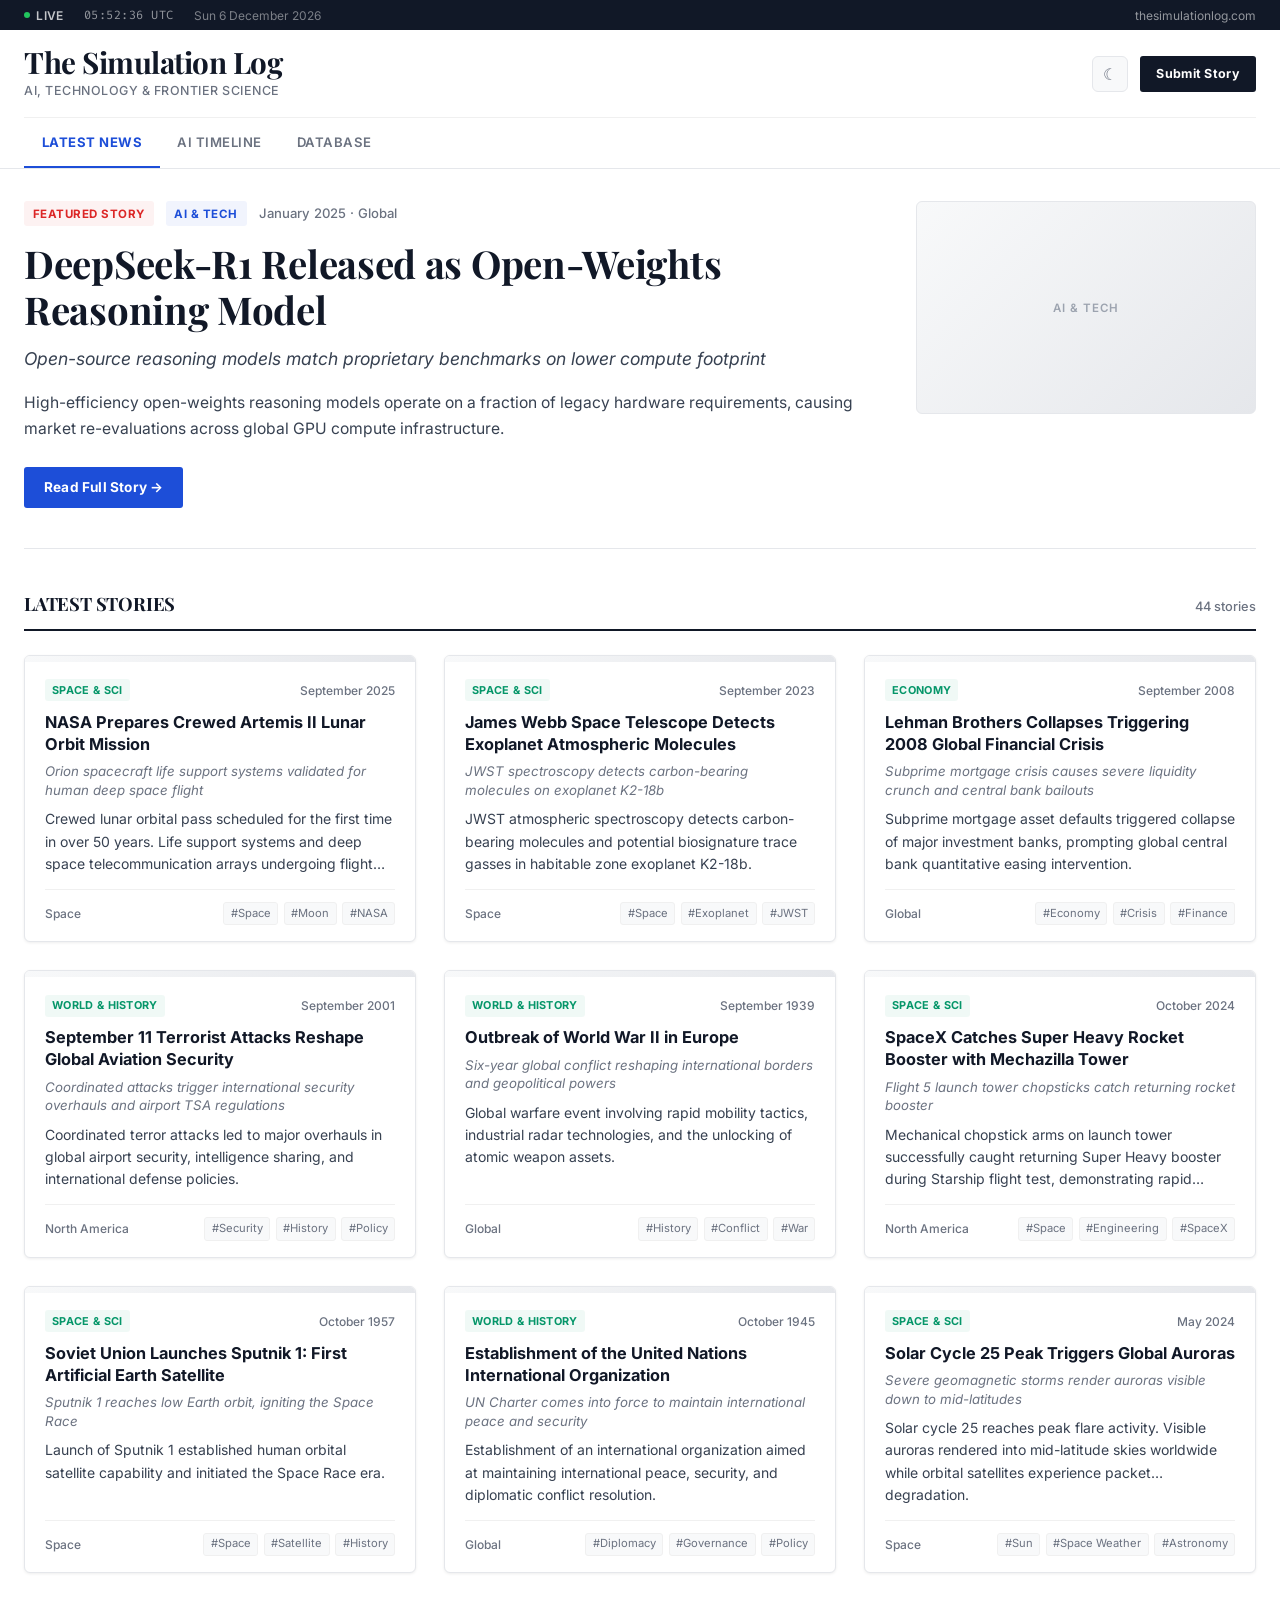
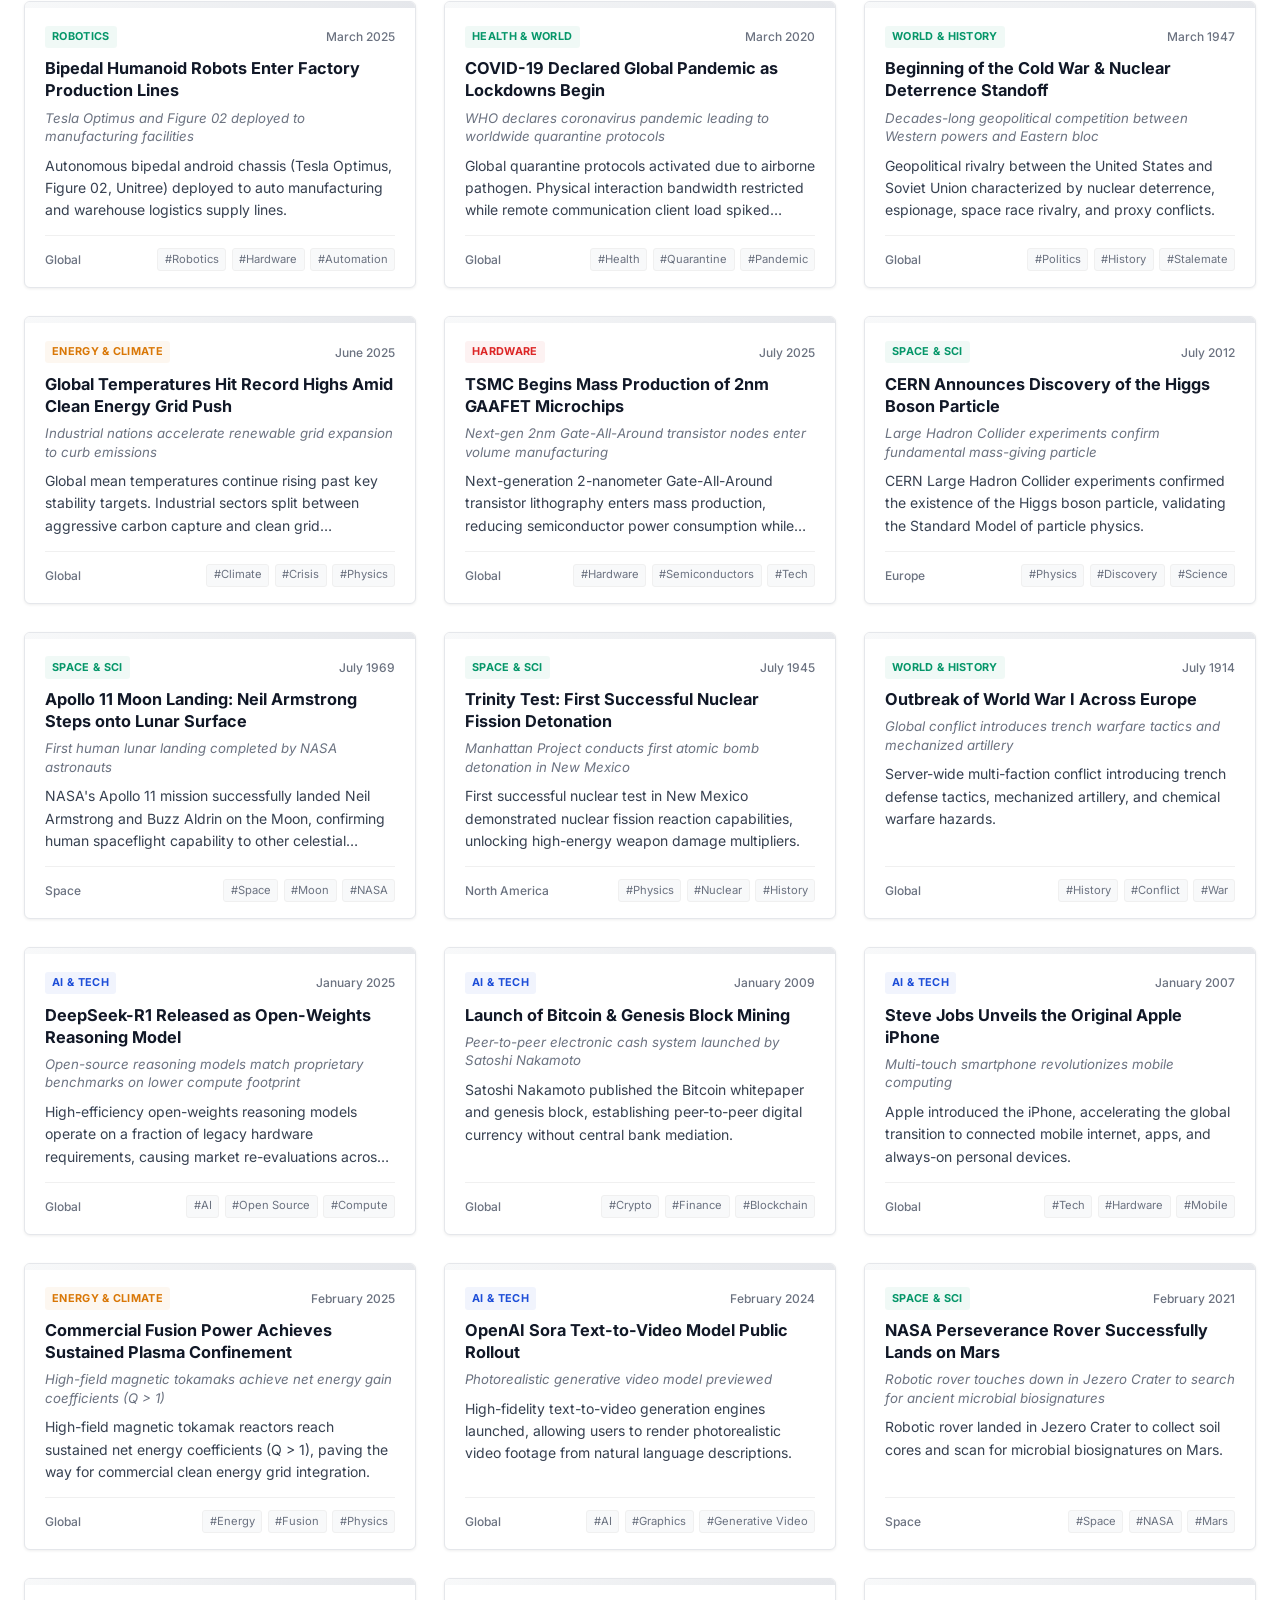
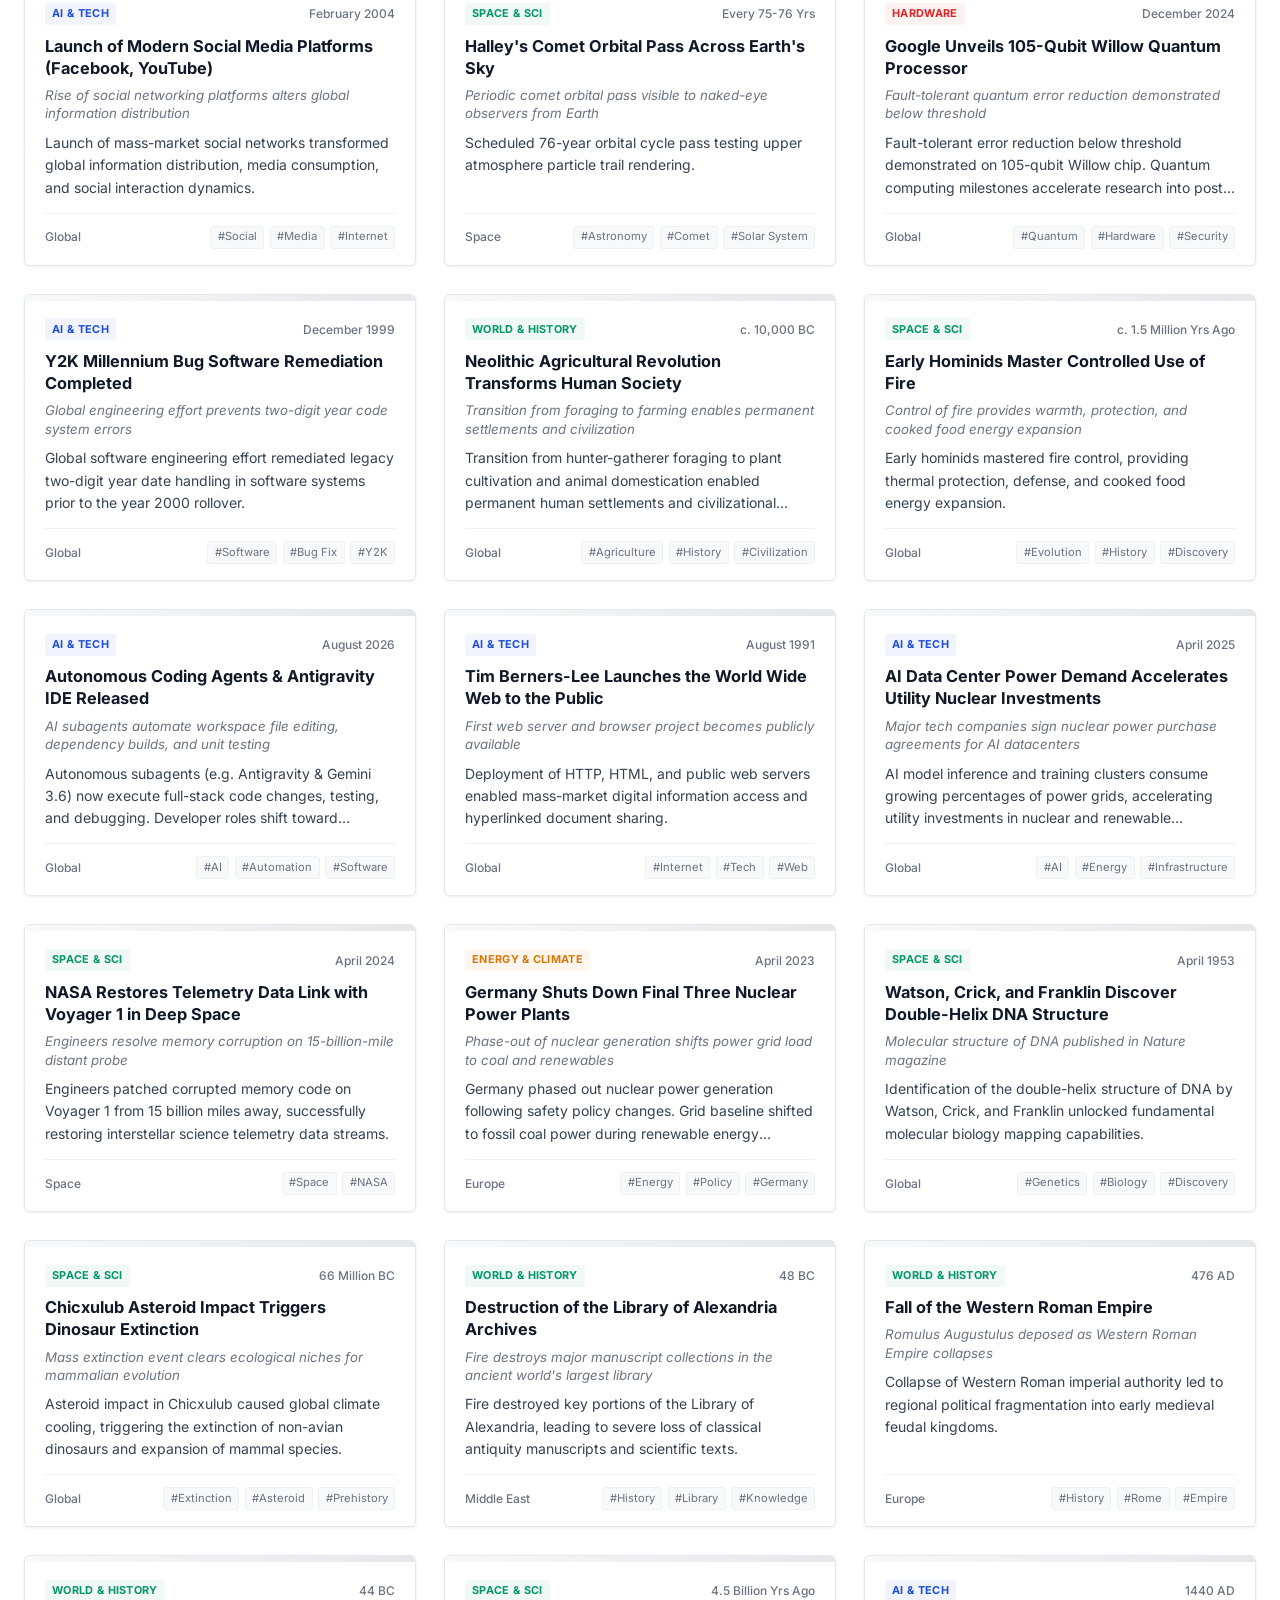
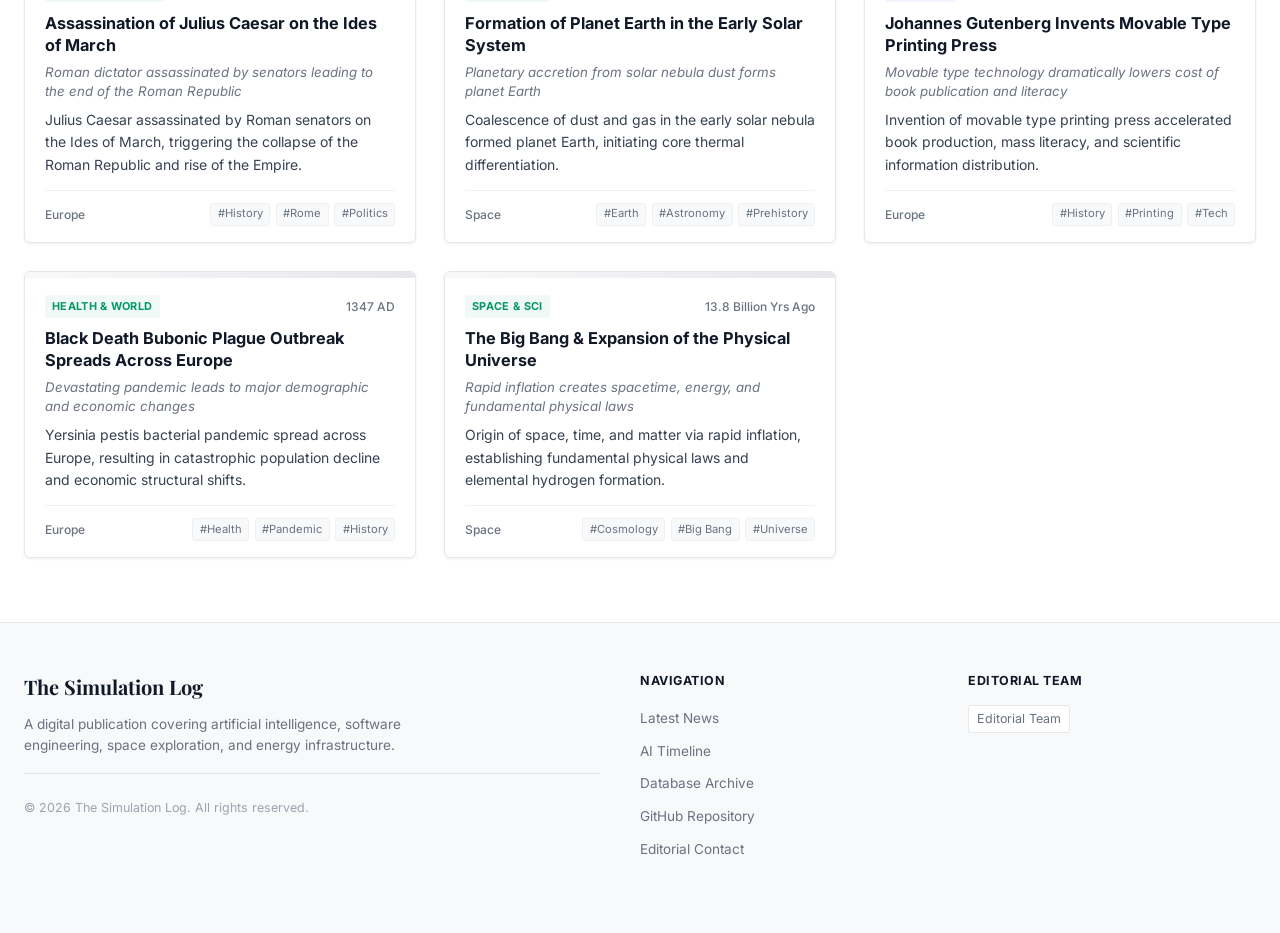
==== commit 817032f7: "Redesign: light theme default, dark toggle, filters moved to Database, Playfair Display, clean edito" ====
--- a/index.html
+++ b/index.html
@@ -1,5 +1,5 @@
 <!DOCTYPE html>
-<html lang="en">
+<html lang="en" data-theme="light">
 
 <head>
     <meta charset="UTF-8">
@@ -10,7 +10,7 @@
         content="Professional reporting on artificial intelligence, machine learning, space technology, and digital frontier developments.">
     <meta name="keywords"
         content="AI news, artificial intelligence, machine learning, deepseek, tech news, space technology, AI timeline">
-    <meta name="author" content="Aethvion">
+    <meta name="author" content="The Simulation Log">
     <link rel="icon" type="image/png" sizes="192x192" href="images/favicon-192.png">
     <link rel="apple-touch-icon" href="images/apple-touch-icon.png">
     <link rel="icon" type="image/png" sizes="48x48" href="images/favicon-48.png">
@@ -18,11 +18,11 @@
 
     <meta property="og:type" content="website">
     <meta property="og:url" content="https://thesimulationlog.com/">
-    <meta property="og:title" content="THE SIMULATION LOG - AI & Technology News">
+    <meta property="og:title" content="The Simulation Log - AI & Technology News">
     <meta property="og:description" content="Breaking news and in-depth analysis on artificial intelligence, space technology, and global developments.">
     <meta property="og:image" content="https://thesimulationlog.com/og-preview.jpg">
     <meta name="twitter:card" content="summary_large_image">
-    <meta name="twitter:title" content="THE SIMULATION LOG - AI News Wire">
+    <meta name="twitter:title" content="The Simulation Log - AI News">
     <meta name="twitter:description" content="Coverage of artificial intelligence, machine learning, and technological breakthroughs.">
 
     <script type="application/ld+json">
@@ -39,7 +39,7 @@
     <link rel="stylesheet" href="style.css">
     <link rel="preconnect" href="https://fonts.googleapis.com">
     <link rel="preconnect" href="https://fonts.gstatic.com" crossorigin>
-    <link href="https://fonts.googleapis.com/css2?family=Fira+Code:wght@400;500;600&family=Inter:wght@300;400;500;600;700;800&family=Merriweather:ital,wght@0,300;0,400;0,700;1,300&display=swap"
+    <link href="https://fonts.googleapis.com/css2?family=Fira+Code:wght@400;500&family=Inter:wght@300;400;500;600;700;800&family=Merriweather:ital,wght@0,300;0,400;0,700;1,300&family=Playfair+Display:ital,wght@0,600;0,700;1,400&display=swap"
         rel="stylesheet">
 
     <script async src="https://pagead2.googlesyndication.com/pagead/js/adsbygoogle.js?client=ca-pub-3601034423494896"
@@ -47,47 +47,56 @@
 </head>
 
 <body>
+
+    <!-- Slim Utility Bar -->
+    <div class="utility-bar">
+        <div class="utility-bar-left">
+            <span class="utility-live-badge">
+                <span class="pulse-dot"></span>
+                LIVE
+            </span>
+            <span class="utility-clock" id="live-clock">--:--:-- UTC</span>
+            <span class="utility-date" id="live-date"></span>
+        </div>
+        <div>thesimulationlog.com</div>
+    </div>
+
     <!-- Main Site Header -->
     <header id="main-header">
         <div class="header-container">
-            <div class="header-top">
+
+            <!-- Masthead -->
+            <div class="header-masthead">
                 <div class="brand-group">
                     <a href="#news" class="logo-link" id="nav-logo">
-                        <span class="logo-badge">AI & TECH WIRE</span>
-                        <h1 class="site-title">THE SIMULATION LOG</h1>
-                    </a>
-                    <span class="site-tagline">AI, Technology & Frontier Science Journal</span>
-                </div>
-
-                <div class="header-telemetry">
-                    <div class="telemetry-pill">
-                        <span class="pulse-dot active"></span>
-                        <span class="telemetry-val">LIVE EDITION</span>
-                    </div>
-                    <div class="live-clock" id="live-clock">
-                        --:--:-- UTC
-                    </div>
-                </div>
-            </div>
-
-            <!-- Primary Navigation Tabs -->
-            <nav class="main-nav">
-                <div class="nav-tabs">
-                    <a href="#news" class="nav-tab active" data-view="news">
-                        LATEST NEWS
-                    </a>
-                    <a href="#ai-timeline" class="nav-tab" data-view="ai-timeline">
-                        AI TIMELINE
-                    </a>
-                    <a href="#database" class="nav-tab" data-view="database">
-                        DATABASE
-                    </a>
+                        <h1 class="site-title">The Simulation Log</h1>
+                    </a>
+                    <span class="site-tagline">AI, Technology & Frontier Science</span>
                 </div>
 
                 <div class="header-actions">
+                    <button class="theme-toggle" id="theme-toggle" title="Toggle dark mode" aria-label="Toggle dark mode">
+                        <span class="icon-moon">&#9790;</span>
+                        <span class="icon-sun">&#9728;</span>
+                    </button>
                     <a href="https://github.com/MarcelvanDuijnDev/thesimulationlog.com/issues/new/choose"
                         target="_blank" class="submit-news-btn">
-                        SUBMIT STORY
+                        Submit Story
+                    </a>
+                </div>
+            </div>
+
+            <!-- Primary Navigation Tabs -->
+            <nav class="main-nav" role="navigation" aria-label="Main navigation">
+                <div class="nav-tabs">
+                    <a href="#news" class="nav-tab active" data-view="news" id="nav-news">
+                        Latest News
+                    </a>
+                    <a href="#ai-timeline" class="nav-tab" data-view="ai-timeline" id="nav-ai-timeline">
+                        AI Timeline
+                    </a>
+                    <a href="#database" class="nav-tab" data-view="database" id="nav-database">
+                        Database
                     </a>
                 </div>
             </nav>
@@ -95,83 +104,51 @@
     </header>
 
     <!-- Main Content Container -->
-    <main class="main-container">
+    <main class="main-container" role="main">
 
         <!-- VIEW 1: LATEST NEWS PAGE (HOMEPAGE) -->
-        <section id="view-news" class="content-view active">
-
-            <!-- Hero Featured Article Banner -->
+        <section id="view-news" class="content-view active" aria-label="Latest News">
+
+            <!-- Hero Featured Article -->
             <div id="hero-news-section" class="hero-card-container">
-                <!-- Dynamically Injected Lead News Article -->
-            </div>
-
-            <!-- News Category Toolbar -->
-            <div class="toolbar-section">
-                <div class="shard-filter-tabs" id="shard-tabs">
-                    <button class="shard-btn active" data-shard="all">ALL STORIES</button>
-                    <button class="shard-btn" data-shard="tech">AI & TECH</button>
-                    <button class="shard-btn" data-shard="space">SPACE & SCI</button>
-                    <button class="shard-btn" data-shard="climate">ENERGY & CLIMATE</button>
-                    <button class="shard-btn" data-shard="geopolitics">WORLD & HISTORY</button>
-                </div>
-
-                <div class="toolbar-controls">
-                    <div class="search-box">
-                        <input type="text" id="search-input" placeholder="Search news stories, topics, keywords..." autocomplete="off">
-                    </div>
-
-                    <div class="select-wrapper">
-                        <select id="sort-select">
-                            <option value="date-desc">Newest First</option>
-                            <option value="date-asc">Oldest First</option>
-                        </select>
-                    </div>
-
-                    <div class="view-toggle">
-                        <button class="view-btn active" data-mode="grid" title="Grid News View">
-                            Grid
-                        </button>
-                        <button class="view-btn" data-mode="wire" title="Compact List View">
-                            List
-                        </button>
-                    </div>
-                </div>
-            </div>
-
-            <!-- News Grid Header -->
+                <!-- Dynamically injected -->
+            </div>
+
+            <!-- Latest Stories Header -->
             <div class="news-feed-header">
-                <h2 class="feed-title">LATEST STORIES</h2>
+                <h2 class="feed-title">Latest Stories</h2>
                 <span id="log-count" class="record-counter">Loading...</span>
             </div>
 
-            <div id="feed" class="news-grid">
+            <!-- News Grid -->
+            <div id="feed" class="news-grid" role="feed" aria-label="News stories">
                 <!-- News cards injected via JS -->
             </div>
         </section>
 
 
-        <!-- VIEW 2: FULL ARTICLE POST PAGE (DEDICATED URL ROUTE) -->
-        <section id="view-article" class="content-view hidden">
+        <!-- VIEW 2: FULL ARTICLE POST PAGE -->
+        <section id="view-article" class="content-view hidden" aria-label="Article">
             <div class="article-page-container" id="article-page-content">
                 <!-- Injected via JS -->
             </div>
         </section>
 
 
-        <!-- VIEW 3: DEDICATED AI TIMELINE PAGE -->
-        <section id="view-ai-timeline" class="content-view hidden">
+        <!-- VIEW 3: AI TIMELINE PAGE -->
+        <section id="view-ai-timeline" class="content-view hidden" aria-label="AI Timeline">
             <div class="timeline-hero">
-                <div class="timeline-hero-badge">INDUSTRY BENCHMARKS</div>
-                <h2 class="timeline-hero-title">Artificial Intelligence Model Evolution & Compute Scaling</h2>
+                <div class="timeline-hero-badge">Industry Benchmarks</div>
+                <h2 class="timeline-hero-title">Artificial Intelligence: Model Evolution & Compute Scaling</h2>
                 <p class="timeline-hero-desc">
                     Tracking real-world AI model milestones, parameter growth, compute surges, and autonomous agent breakthroughs from 2020 through future industry projections.
                 </p>
             </div>
 
-            <!-- Compute Growth Visual Graph -->
+            <!-- Compute Growth Graph -->
             <div class="graph-card">
                 <div class="graph-header">
-                    <h3 class="graph-title">AI TRAINING COMPUTE & AUTOMATION WORKLOAD GROWTH (2020–2026+)</h3>
+                    <h3 class="graph-title">AI Training Compute & Automation Workload Growth (2020–2026+)</h3>
                     <div class="graph-legend">
                         <span class="legend-item"><span class="dot color-primary"></span> Training Compute (FLOPs)</span>
                         <span class="legend-item"><span class="dot color-accent"></span> Agent Automation Workload</span>
@@ -187,66 +164,96 @@
 
                         <defs>
                             <linearGradient id="areaGrad" x1="0" y1="0" x2="0" y2="1">
-                                <stop offset="0%" stop-color="#10b981" stop-opacity="0.35" />
-                                <stop offset="100%" stop-color="#10b981" stop-opacity="0.0" />
+                                <stop offset="0%" stop-color="#1d4ed8" stop-opacity="0.18" />
+                                <stop offset="100%" stop-color="#1d4ed8" stop-opacity="0.0" />
                             </linearGradient>
                             <linearGradient id="subagentGrad" x1="0" y1="0" x2="0" y2="1">
-                                <stop offset="0%" stop-color="#06b6d4" stop-opacity="0.30" />
-                                <stop offset="100%" stop-color="#06b6d4" stop-opacity="0.0" />
+                                <stop offset="0%" stop-color="#059669" stop-opacity="0.15" />
+                                <stop offset="100%" stop-color="#059669" stop-opacity="0.0" />
                             </linearGradient>
                         </defs>
 
                         <polygon points="50,190 50,180 180,165 320,135 460,110 600,70 740,45 850,25 850,190" fill="url(#areaGrad)" />
                         <polygon points="50,190 50,188 180,185 320,170 460,130 600,65 740,35 850,15 850,190" fill="url(#subagentGrad)" />
 
-                        <!-- Curve Lines -->
                         <path d="M 50 180 Q 180 165, 320 135 T 600 70 T 850 25" class="svg-path primary" />
                         <path d="M 50 188 Q 180 185, 320 170 T 600 65 T 850 15" class="svg-path accent" stroke-dasharray="4" />
 
-                        <!-- Interactive Nodes -->
-                        <circle cx="50" cy="180" r="5" class="svg-node" data-year="2020" />
+                        <!-- Nodes -->
+                        <circle cx="50"  cy="180" r="5" class="svg-node" data-year="2020" />
                         <circle cx="180" cy="165" r="5" class="svg-node" data-year="2022" />
                         <circle cx="320" cy="135" r="5" class="svg-node" data-year="2023" />
                         <circle cx="460" cy="110" r="6" class="svg-node active" data-year="2024" />
-                        <circle cx="600" cy="70" r="7" class="svg-node active" data-year="2025" />
-                        <circle cx="740" cy="45" r="8" class="svg-node active-pulse" data-year="2026" />
-                        <circle cx="850" cy="25" r="6" class="svg-node future" data-year="2027+" />
-
-                        <!-- Axis Labels -->
-                        <text x="50" y="215" class="svg-label">2020 (GPT-3)</text>
+                        <circle cx="600" cy="70"  r="7" class="svg-node active" data-year="2025" />
+                        <circle cx="740" cy="45"  r="8" class="svg-node active-pulse" data-year="2026" />
+                        <circle cx="850" cy="25"  r="6" class="svg-node future" data-year="2027+" />
+
+                        <!-- Labels -->
+                        <text x="50"  y="215" class="svg-label">2020 (GPT-3)</text>
                         <text x="180" y="215" class="svg-label">2022 (ChatGPT)</text>
                         <text x="320" y="215" class="svg-label">2023 (GPT-4)</text>
-                        <text x="460" y="215" class="svg-label">2024 (Sora/Claude 3.5)</text>
+                        <text x="460" y="215" class="svg-label">2024 (Claude 3.5)</text>
                         <text x="600" y="215" class="svg-label">2025 (DeepSeek-R1)</text>
-                        <text x="740" y="215" class="svg-label highlight">2026 (Antigravity/Gemini 3.6)</text>
-                        <text x="850" y="215" class="svg-label future">2027+ (Next-Gen AI)</text>
+                        <text x="740" y="215" class="svg-label highlight">2026 (Gemini 3.6)</text>
+                        <text x="850" y="215" class="svg-label future">2027+</text>
                     </svg>
                 </div>
             </div>
 
-            <!-- AI Timeline Cards Stack -->
+            <!-- AI Timeline Cards -->
             <div class="timeline-stack" id="ai-timeline-stack">
                 <!-- Injected via JS -->
             </div>
         </section>
 
 
-        <!-- VIEW 4: DATABASE TAB VIEW -->
-        <section id="view-database" class="content-view hidden">
+        <!-- VIEW 4: DATABASE TAB -->
+        <section id="view-database" class="content-view hidden" aria-label="Historical Event Database">
+
             <div class="db-header-card">
-                <h2 class="db-title">HISTORICAL EVENT DATABASE</h2>
-                <p class="db-desc">Structured archive of technological breakthroughs, scientific discoveries, and historical events across all recording eras.</p>
-            </div>
-
-            <div class="db-table-wrapper">
-                <table class="db-table">
+                <h2 class="db-title">Historical Event Database</h2>
+                <span class="db-desc">Archive of technological breakthroughs, scientific discoveries and historical events</span>
+            </div>
+
+            <!-- Filter Toolbar (moved here from news page) -->
+            <div class="db-toolbar" id="db-toolbar">
+                <div class="db-toolbar-top">
+                    <div class="db-search-box">
+                        <input type="text" id="search-input" placeholder="Search events, topics, keywords..." autocomplete="off">
+                    </div>
+
+                    <div class="select-wrapper">
+                        <select id="sort-select" aria-label="Sort order">
+                            <option value="date-desc">Newest First</option>
+                            <option value="date-asc">Oldest First</option>
+                        </select>
+                    </div>
+
+                    <div class="view-toggle" role="group" aria-label="View mode">
+                        <button class="view-btn active" data-mode="table" id="view-btn-table" title="Table View">Table</button>
+                        <button class="view-btn" data-mode="grid" id="view-btn-grid" title="Grid View">Grid</button>
+                    </div>
+                </div>
+
+                <div class="db-toolbar-filters" id="db-filter-tabs" role="group" aria-label="Category filters">
+                    <button class="filter-btn active" data-shard="all">All</button>
+                    <button class="filter-btn" data-shard="tech">AI & Tech</button>
+                    <button class="filter-btn" data-shard="space">Space & Science</button>
+                    <button class="filter-btn" data-shard="climate">Energy & Climate</button>
+                    <button class="filter-btn" data-shard="geopolitics">World & History</button>
+                </div>
+            </div>
+
+            <!-- Database Table (default) -->
+            <div class="db-table-wrapper" id="db-table-wrapper">
+                <table class="db-table" id="db-table">
                     <thead>
                         <tr>
-                            <th>DATE</th>
-                            <th>TITLE & EVENT</th>
-                            <th>CATEGORY</th>
-                            <th>REGION</th>
-                            <th>SOURCE</th>
+                            <th scope="col">Date</th>
+                            <th scope="col">Title & Event</th>
+                            <th scope="col">Category</th>
+                            <th scope="col">Region</th>
+                            <th scope="col">Source</th>
                         </tr>
                     </thead>
                     <tbody id="database-table-body">
@@ -254,37 +261,45 @@
                     </tbody>
                 </table>
             </div>
+
+            <!-- Database Grid (alternate view) -->
+            <div id="db-grid-feed" class="news-grid" style="display:none;">
+                <!-- Injected via JS -->
+            </div>
+
+            <div id="db-count" class="record-counter" style="margin-top:0.75rem;"></div>
         </section>
 
     </main>
 
-    <!-- Footer Section -->
-    <footer id="main-footer">
+    <!-- Footer -->
+    <footer id="main-footer" role="contentinfo">
         <div class="footer-container">
             <div class="footer-grid">
                 <div class="footer-brand">
-                    <div class="footer-logo">THE SIMULATION LOG</div>
+                    <div class="footer-logo">The Simulation Log</div>
                     <p class="footer-desc">
                         A digital publication covering artificial intelligence, software engineering, space exploration, and energy infrastructure.
                     </p>
-                    <span class="copyright-line">© 2026 THE SIMULATION LOG. ALL RIGHTS RESERVED.</span>
+                    <hr class="footer-divider">
+                    <span class="copyright-line">© 2026 The Simulation Log. All rights reserved.</span>
                 </div>
 
                 <div class="footer-links">
-                    <h4 class="footer-heading">NAVIGATION</h4>
+                    <h4 class="footer-heading">Navigation</h4>
                     <ul>
                         <li><a href="#news" class="footer-nav-link" data-view="news">Latest News</a></li>
                         <li><a href="#ai-timeline" class="footer-nav-link" data-view="ai-timeline">AI Timeline</a></li>
                         <li><a href="#database" class="footer-nav-link" data-view="database">Database Archive</a></li>
                         <li><a href="https://github.com/MarcelvanDuijnDev/thesimulationlog.com" target="_blank">GitHub Repository</a></li>
-                        <li><a href="mailto:contact@aethvion.com">Editorial Contact</a></li>
+                        <li><a href="mailto:contact@thesimulationlog.com">Editorial Contact</a></li>
                     </ul>
                 </div>
 
                 <div class="footer-contributors">
-                    <h4 class="footer-heading">EDITORIAL TEAM</h4>
+                    <h4 class="footer-heading">Editorial Team</h4>
                     <div id="contributors-list" class="contributors-flex">
-                        <span class="contributor-tag">Editorial_Team</span>
+                        <span class="contributor-tag">Editorial Team</span>
                     </div>
                 </div>
             </div>
--- a/style.css
+++ b/style.css
@@ -1,64 +1,123 @@
 /* ==========================================================================
-   THE SIMULATION LOG - PROFESSIONAL AI & TECH JOURNAL STYLES
+   THE SIMULATION LOG — PROFESSIONAL AI & TECH NEWS PUBLICATION
+   Light theme default | Dark theme via [data-theme="dark"]
    ========================================================================== */
 
+/* === LIGHT THEME (DEFAULT) === */
 :root {
-    --bg-primary: #090d14;
-    --bg-secondary: #0f172a;
-    --bg-card: #1e293b;
-    --bg-card-hover: #334155;
-    --bg-surface: #131c2e;
-
-    --border-color: #334155;
-    --border-subtle: #1e293b;
-
-    --accent-emerald: #10b981;
-    --accent-emerald-glow: rgba(16, 185, 129, 0.12);
-    --accent-cyan: #0ea5e9;
-    --accent-cyan-glow: rgba(14, 165, 233, 0.12);
-    --accent-amber: #f59e0b;
-    --accent-red: #ef4444;
-
-    --text-primary: #f8fafc;
-    --text-secondary: #cbd5e1;
-    --text-muted: #94a3b8;
-
-    --font-sans: 'Inter', -apple-system, BlinkMacSystemFont, "Segoe UI", Roboto, sans-serif;
-    --font-serif: 'Merriweather', Georgia, serif;
-    --font-mono: 'Fira Code', monospace;
-
-    --radius-sm: 4px;
-    --radius-md: 8px;
-    --radius-lg: 12px;
-    --shadow-card: 0 10px 25px -5px rgba(0, 0, 0, 0.4);
-}
-
-/* Reset & Base */
-* {
+    --bg-primary:       #ffffff;
+    --bg-secondary:     #f8f9fa;
+    --bg-card:          #ffffff;
+    --bg-card-hover:    #f3f4f6;
+    --bg-surface:       #f8f9fa;
+    --bg-utility:       #111827;
+
+    --border-color:     #e5e7eb;
+    --border-subtle:    #f0f0f0;
+    --border-strong:    #d1d5db;
+
+    --accent-primary:   #1d4ed8;
+    --accent-primary-bg: rgba(29, 78, 216, 0.06);
+    --accent-red:       #dc2626;
+    --accent-red-bg:    rgba(220, 38, 38, 0.06);
+    --accent-amber:     #d97706;
+    --accent-amber-bg:  rgba(217, 119, 6, 0.06);
+    --accent-green:     #059669;
+    --accent-green-bg:  rgba(5, 150, 105, 0.06);
+
+    --text-primary:     #111827;
+    --text-secondary:   #374151;
+    --text-muted:       #6b7280;
+    --text-xmuted:      #9ca3af;
+    --text-inverse:     #ffffff;
+
+    --font-sans:    'Inter', -apple-system, BlinkMacSystemFont, "Segoe UI", sans-serif;
+    --font-serif:   'Merriweather', Georgia, serif;
+    --font-display: 'Playfair Display', Georgia, serif;
+    --font-mono:    'Fira Code', monospace;
+
+    --radius-sm:    3px;
+    --radius-md:    6px;
+    --radius-lg:    10px;
+
+    --shadow-xs:    0 1px 3px rgba(0,0,0,0.07);
+    --shadow-sm:    0 2px 8px rgba(0,0,0,0.08);
+    --shadow-md:    0 4px 20px rgba(0,0,0,0.10);
+
+    --header-bg:    #ffffff;
+    --utility-bar:  #111827;
+}
+
+/* === DARK THEME === */
+[data-theme="dark"] {
+    --bg-primary:       #0d1117;
+    --bg-secondary:     #161b22;
+    --bg-card:          #1c2128;
+    --bg-card-hover:    #262d36;
+    --bg-surface:       #161b22;
+    --bg-utility:       #010409;
+
+    --border-color:     #30363d;
+    --border-subtle:    #21262d;
+    --border-strong:    #3d444d;
+
+    --accent-primary:   #4f8ef7;
+    --accent-primary-bg: rgba(79, 142, 247, 0.10);
+    --accent-red:       #f85149;
+    --accent-red-bg:    rgba(248, 81, 73, 0.10);
+    --accent-amber:     #e3b341;
+    --accent-amber-bg:  rgba(227, 179, 65, 0.10);
+    --accent-green:     #3fb950;
+    --accent-green-bg:  rgba(63, 185, 80, 0.10);
+
+    --text-primary:     #e6edf3;
+    --text-secondary:   #c9d1d9;
+    --text-muted:       #8b949e;
+    --text-xmuted:      #484f58;
+    --text-inverse:     #0d1117;
+
+    --shadow-xs:    0 1px 3px rgba(0,0,0,0.3);
+    --shadow-sm:    0 2px 8px rgba(0,0,0,0.35);
+    --shadow-md:    0 4px 20px rgba(0,0,0,0.5);
+
+    --header-bg:    #161b22;
+    --utility-bar:  #010409;
+}
+
+/* ==========================================================================
+   RESET & BASE
+   ========================================================================== */
+
+*, *::before, *::after {
     box-sizing: border-box;
     margin: 0;
     padding: 0;
 }
 
+html {
+    scroll-behavior: smooth;
+}
+
 body {
     background-color: var(--bg-primary);
     color: var(--text-primary);
     font-family: var(--font-sans);
+    font-size: 16px;
     line-height: 1.6;
     overflow-x: hidden;
     min-height: 100vh;
-}
-
-/* Links & Buttons Reset */
+    transition: background-color 0.25s ease, color 0.25s ease;
+}
+
 a {
-    color: var(--accent-cyan);
+    color: var(--accent-primary);
     text-decoration: none;
-    transition: all 0.2s ease;
+    transition: color 0.15s ease, opacity 0.15s ease;
 }
 
 a:hover {
-    color: var(--accent-emerald);
     text-decoration: underline;
+    opacity: 0.85;
 }
 
 button {
@@ -69,253 +128,315 @@
     background: none;
 }
 
+img {
+    max-width: 100%;
+    display: block;
+}
+
+/* ==========================================================================
+   UTILITY BAR (slim top bar with clock)
+   ========================================================================== */
+
+.utility-bar {
+    background: var(--utility-bar);
+    color: rgba(255,255,255,0.55);
+    font-size: 0.75rem;
+    padding: 0.35rem 1.5rem;
+    display: flex;
+    justify-content: space-between;
+    align-items: center;
+    gap: 1rem;
+    transition: background 0.25s ease;
+}
+
+.utility-bar-left {
+    display: flex;
+    align-items: center;
+    gap: 1.25rem;
+}
+
+.utility-live-badge {
+    display: flex;
+    align-items: center;
+    gap: 0.4rem;
+    color: rgba(255,255,255,0.75);
+    font-weight: 600;
+    letter-spacing: 0.3px;
+}
+
+.pulse-dot {
+    width: 6px;
+    height: 6px;
+    border-radius: 50%;
+    background-color: #22c55e;
+    animation: pulse-glow 2s infinite;
+}
+
+@keyframes pulse-glow {
+    0%, 100% { opacity: 1; }
+    50% { opacity: 0.4; }
+}
+
+.utility-clock {
+    font-family: var(--font-mono);
+    color: rgba(255,255,255,0.55);
+    letter-spacing: 0.5px;
+}
+
+.utility-date {
+    color: rgba(255,255,255,0.45);
+}
+
 /* ==========================================================================
    HEADER & NAVIGATION
    ========================================================================== */
 
 #main-header {
-    background-color: var(--bg-secondary);
+    background-color: var(--header-bg);
     border-bottom: 1px solid var(--border-color);
     position: sticky;
     top: 0;
     z-index: 100;
-    backdrop-filter: blur(12px);
+    transition: background-color 0.25s ease, border-color 0.25s ease;
 }
 
 .header-container {
-    max-width: 1200px;
+    max-width: 1280px;
     margin: 0 auto;
-    padding: 0.85rem 1.5rem 0 1.5rem;
-}
-
-.header-top {
+    padding: 0 1.5rem;
+}
+
+/* Masthead row */
+.header-masthead {
     display: flex;
     justify-content: space-between;
     align-items: center;
-    padding-bottom: 0.85rem;
+    padding: 1rem 0;
     border-bottom: 1px solid var(--border-subtle);
 }
 
 .brand-group {
     display: flex;
-    align-items: center;
+    flex-direction: column;
+    gap: 0.15rem;
+}
+
+.logo-link {
+    display: inline-block;
+    text-decoration: none;
+}
+
+.logo-link:hover {
+    text-decoration: none;
+    opacity: 1;
+}
+
+.site-title {
+    font-family: var(--font-display);
+    font-size: 1.85rem;
+    font-weight: 700;
+    color: var(--text-primary);
+    letter-spacing: -0.5px;
+    line-height: 1.1;
+    transition: color 0.25s ease;
+}
+
+.site-tagline {
+    color: var(--text-muted);
+    font-size: 0.78rem;
+    letter-spacing: 0.5px;
+    text-transform: uppercase;
+    font-weight: 500;
+}
+
+.header-actions {
+    display: flex;
+    align-items: center;
+    gap: 0.75rem;
+}
+
+/* Dark Mode Toggle */
+.theme-toggle {
+    display: flex;
+    align-items: center;
+    justify-content: center;
+    width: 36px;
+    height: 36px;
+    border-radius: var(--radius-md);
+    background: var(--bg-surface);
+    border: 1px solid var(--border-color);
+    color: var(--text-muted);
+    font-size: 1rem;
+    cursor: pointer;
+    transition: all 0.2s ease;
+}
+
+.theme-toggle:hover {
+    background: var(--bg-card-hover);
+    color: var(--text-primary);
+    border-color: var(--border-strong);
+}
+
+.theme-toggle .icon-sun { display: none; }
+.theme-toggle .icon-moon { display: block; }
+
+[data-theme="dark"] .theme-toggle .icon-sun { display: block; }
+[data-theme="dark"] .theme-toggle .icon-moon { display: none; }
+
+/* Submit Story Button */
+.submit-news-btn {
+    background-color: var(--text-primary);
+    color: var(--text-inverse);
+    font-family: var(--font-sans);
+    font-size: 0.78rem;
+    font-weight: 700;
+    padding: 0.5rem 1rem;
+    border-radius: var(--radius-sm);
+    text-decoration: none;
+    letter-spacing: 0.3px;
+    transition: all 0.2s ease;
+    white-space: nowrap;
+}
+
+.submit-news-btn:hover {
+    opacity: 0.8;
+    text-decoration: none;
+}
+
+/* Primary Navigation Tabs */
+.main-nav {
+    display: flex;
+    align-items: center;
+    justify-content: space-between;
     gap: 1rem;
 }
 
-.logo-link {
-    display: flex;
-    align-items: center;
-    gap: 0.6rem;
+.nav-tabs {
+    display: flex;
+    gap: 0;
+}
+
+.nav-tab {
+    display: inline-flex;
+    align-items: center;
+    padding: 0.85rem 1.1rem;
+    color: var(--text-muted);
+    font-family: var(--font-sans);
+    font-size: 0.82rem;
+    font-weight: 600;
+    letter-spacing: 0.5px;
+    text-transform: uppercase;
+    border-bottom: 2px solid transparent;
+    transition: all 0.18s ease;
     text-decoration: none;
-}
-
-.logo-badge {
-    background-color: var(--accent-emerald-glow);
-    color: var(--accent-emerald);
-    border: 1px solid var(--accent-emerald);
-    font-family: var(--font-sans);
-    font-size: 0.7rem;
-    font-weight: 800;
-    padding: 0.2rem 0.5rem;
+    white-space: nowrap;
+}
+
+.nav-tab:hover {
+    color: var(--text-primary);
+    text-decoration: none;
+    opacity: 1;
+}
+
+.nav-tab.active {
+    color: var(--accent-primary);
+    border-bottom-color: var(--accent-primary);
+    font-weight: 700;
+}
+
+/* ==========================================================================
+   MAIN LAYOUT
+   ========================================================================== */
+
+.main-container {
+    max-width: 1280px;
+    margin: 0 auto;
+    padding: 2rem 1.5rem 4rem 1.5rem;
+}
+
+.content-view { display: block; }
+.content-view.hidden { display: none; }
+
+/* ==========================================================================
+   HERO FEATURED STORY
+   ========================================================================== */
+
+.hero-card-container {
+    margin-bottom: 2.5rem;
+    border-bottom: 1px solid var(--border-color);
+    padding-bottom: 2.5rem;
+}
+
+.hero-news-card {
+    display: grid;
+    grid-template-columns: 1fr 340px;
+    gap: 2.5rem;
+    align-items: start;
+}
+
+.hero-content {}
+
+.hero-meta-row {
+    display: flex;
+    align-items: center;
+    gap: 0.75rem;
+    margin-bottom: 0.85rem;
+    flex-wrap: wrap;
+}
+
+.badge-category {
+    font-size: 0.72rem;
+    font-weight: 700;
+    padding: 0.2rem 0.55rem;
     border-radius: var(--radius-sm);
     letter-spacing: 0.5px;
-}
-
-.site-title {
-    font-family: var(--font-sans);
-    font-size: 1.4rem;
-    font-weight: 800;
-    color: #fff;
-    letter-spacing: -0.5px;
-}
-
-.site-tagline {
-    color: var(--text-muted);
-    font-size: 0.85rem;
-    padding-left: 1rem;
-    border-left: 1px solid var(--border-subtle);
-}
-
-.header-telemetry {
-    display: flex;
-    align-items: center;
-    gap: 1rem;
-    font-size: 0.82rem;
-}
-
-.telemetry-pill {
-    display: flex;
-    align-items: center;
-    gap: 0.4rem;
-    background: rgba(255, 255, 255, 0.04);
-    border: 1px solid var(--border-subtle);
-    padding: 0.25rem 0.65rem;
-    border-radius: var(--radius-sm);
-}
-
-.pulse-dot {
-    width: 8px;
-    height: 8px;
-    border-radius: 50%;
-    background-color: var(--accent-emerald);
-}
-
-.telemetry-val {
-    color: var(--accent-emerald);
-    font-weight: 600;
-}
-
-.live-clock {
-    color: var(--accent-cyan);
-    font-weight: 600;
-    font-family: var(--font-mono);
-}
-
-/* Main Nav Tabs */
-.main-nav {
-    display: flex;
-    justify-content: space-between;
-    align-items: center;
-    padding-top: 0.5rem;
-}
-
-.nav-tabs {
-    display: flex;
-    gap: 0.25rem;
-}
-
-.nav-tab {
-    display: flex;
-    align-items: center;
-    padding: 0.75rem 1.25rem;
-    color: var(--text-secondary);
-    font-family: var(--font-sans);
-    font-size: 0.88rem;
-    font-weight: 700;
-    letter-spacing: 0.3px;
-    border-bottom: 2px solid transparent;
-    transition: all 0.2s ease;
-    text-decoration: none;
-}
-
-.nav-tab:hover {
-    color: var(--text-primary);
-    background: rgba(255, 255, 255, 0.03);
-    text-decoration: none;
-}
-
-.nav-tab.active {
-    color: var(--accent-emerald);
-    border-bottom-color: var(--accent-emerald);
-    background: rgba(16, 185, 129, 0.06);
-}
-
-.submit-news-btn {
-    background-color: var(--accent-emerald);
-    color: #000;
-    font-family: var(--font-sans);
-    font-size: 0.82rem;
-    font-weight: 800;
-    padding: 0.45rem 0.9rem;
-    border-radius: var(--radius-sm);
-    text-decoration: none;
-    transition: all 0.2s ease;
-}
-
-.submit-news-btn:hover {
-    background-color: #34d399;
-    color: #000;
-    text-decoration: none;
-}
-
-/* ==========================================================================
-   MAIN LAYOUT & CONTAINERS
-   ========================================================================== */
-
-.main-container {
-    max-width: 1200px;
-    margin: 2rem auto;
-    padding: 0 1.5rem;
-}
-
-.content-view {
-    display: block;
-}
-
-.content-view.hidden {
-    display: none;
-}
-
-/* ==========================================================================
-   HERO FEATURED ARTICLE BANNER
-   ========================================================================== */
-
-.hero-card-container {
-    margin-bottom: 2.5rem;
-}
-
-.hero-news-card {
-    background-color: var(--bg-surface);
-    border: 1px solid var(--border-color);
-    border-radius: var(--radius-lg);
-    padding: 2.5rem;
-    box-shadow: var(--shadow-card);
-}
-
-.hero-header-line {
-    display: flex;
-    justify-content: space-between;
-    align-items: center;
-    margin-bottom: 1rem;
-    flex-wrap: wrap;
-    gap: 0.5rem;
-}
-
-.hero-badges {
-    display: flex;
-    align-items: center;
-    gap: 0.6rem;
-}
-
-.badge-breaking {
-    background: rgba(239, 68, 68, 0.15);
-    color: var(--accent-red);
-    border: 1px solid var(--accent-red);
+    text-transform: uppercase;
+    background: var(--accent-primary-bg);
+    color: var(--accent-primary);
+}
+
+.badge-featured {
     font-size: 0.72rem;
-    font-weight: 800;
-    padding: 0.2rem 0.6rem;
+    font-weight: 700;
+    padding: 0.2rem 0.55rem;
     border-radius: var(--radius-sm);
     letter-spacing: 0.5px;
+    text-transform: uppercase;
+    background: var(--accent-red-bg);
+    color: var(--accent-red);
 }
 
 .hero-date {
-    color: var(--text-muted);
-    font-size: 0.85rem;
+    font-size: 0.82rem;
+    color: var(--text-muted);
     font-weight: 500;
 }
 
 .hero-headline {
-    font-size: 2.1rem;
-    font-weight: 800;
-    color: #fff;
-    line-height: 1.25;
+    font-family: var(--font-display);
+    font-size: 2.4rem;
+    font-weight: 700;
+    color: var(--text-primary);
+    line-height: 1.2;
     margin-bottom: 0.85rem;
-    letter-spacing: -0.5px;
+    letter-spacing: -0.3px;
+    transition: color 0.25s ease;
 }
 
 .hero-sys-subtitle {
-    color: var(--accent-emerald);
-    font-size: 1.05rem;
-    margin-bottom: 1rem;
-    font-weight: 500;
+    color: var(--text-secondary);
+    font-size: 1.1rem;
+    margin-bottom: 1.1rem;
+    font-weight: 400;
+    line-height: 1.5;
+    font-style: italic;
 }
 
 .hero-description {
     color: var(--text-secondary);
-    font-size: 1.05rem;
-    margin-bottom: 1.75rem;
-    max-width: 920px;
-    line-height: 1.6;
+    font-size: 0.98rem;
+    margin-bottom: 1.5rem;
+    line-height: 1.7;
 }
 
 .hero-actions {
@@ -325,386 +446,486 @@
 }
 
 .btn-primary {
-    background-color: var(--accent-emerald);
-    color: #000;
-    font-weight: 800;
-    padding: 0.65rem 1.5rem;
+    background-color: var(--accent-primary);
+    color: #fff;
+    font-weight: 700;
+    padding: 0.6rem 1.25rem;
     border-radius: var(--radius-sm);
-    font-size: 0.9rem;
-    transition: all 0.2s ease;
+    font-size: 0.85rem;
+    letter-spacing: 0.2px;
+    transition: all 0.18s ease;
     display: inline-flex;
     align-items: center;
+    gap: 0.4rem;
+    text-decoration: none;
 }
 
 .btn-primary:hover {
-    background-color: #34d399;
+    opacity: 0.88;
+    text-decoration: none;
+}
+
+.hero-image-placeholder {
+    background: linear-gradient(135deg, var(--bg-surface) 0%, var(--border-color) 100%);
+    border-radius: var(--radius-md);
+    border: 1px solid var(--border-color);
+    aspect-ratio: 16/10;
+    display: flex;
+    align-items: center;
+    justify-content: center;
+    overflow: hidden;
+    min-height: 200px;
+    transition: background 0.25s ease, border-color 0.25s ease;
+}
+
+.hero-img-label {
+    font-size: 0.72rem;
+    font-weight: 600;
+    color: var(--text-xmuted);
+    text-transform: uppercase;
+    letter-spacing: 1px;
 }
 
 /* ==========================================================================
-   TOOLBAR & CATEGORY FILTERS
+   NEWS SECTION HEADING
    ========================================================================== */
 
-.toolbar-section {
-    background-color: var(--bg-secondary);
+.news-feed-header {
+    display: flex;
+    justify-content: space-between;
+    align-items: baseline;
+    margin-bottom: 1.5rem;
+    padding-bottom: 0.65rem;
+    border-bottom: 2px solid var(--text-primary);
+}
+
+.feed-title {
+    font-family: var(--font-display);
+    font-size: 1.15rem;
+    font-weight: 700;
+    color: var(--text-primary);
+    letter-spacing: -0.2px;
+    text-transform: uppercase;
+    transition: color 0.25s ease;
+}
+
+.record-counter {
+    font-size: 0.8rem;
+    color: var(--text-muted);
+    font-weight: 500;
+}
+
+/* ==========================================================================
+   NEWS GRID & CARDS
+   ========================================================================== */
+
+.news-grid {
+    display: grid;
+    grid-template-columns: repeat(3, 1fr);
+    gap: 1.75rem;
+}
+
+.news-grid.mode-wire {
+    grid-template-columns: 1fr;
+}
+
+.news-card {
+    background-color: var(--bg-card);
     border: 1px solid var(--border-color);
     border-radius: var(--radius-md);
-    padding: 1rem;
-    margin-bottom: 2rem;
+    overflow: hidden;
+    transition: all 0.2s ease;
+    cursor: pointer;
     display: flex;
     flex-direction: column;
-    gap: 1rem;
-}
-
-.shard-filter-tabs {
-    display: flex;
+    box-shadow: var(--shadow-xs);
+}
+
+.news-card:hover {
+    box-shadow: var(--shadow-md);
+    transform: translateY(-2px);
+    border-color: var(--border-strong);
+}
+
+.card-image-strip {
+    background: linear-gradient(135deg, var(--bg-surface) 0%, var(--border-color) 100%);
+    height: 6px;
+    width: 100%;
+    transition: background 0.25s ease;
+}
+
+.card-body {
+    padding: 1.1rem 1.25rem 1rem 1.25rem;
+    flex: 1;
+    display: flex;
+    flex-direction: column;
+}
+
+.card-top-meta {
+    display: flex;
+    justify-content: space-between;
+    align-items: center;
+    margin-bottom: 0.6rem;
+}
+
+.type-pill {
+    font-size: 0.68rem;
+    font-weight: 700;
+    padding: 0.15rem 0.45rem;
+    border-radius: var(--radius-sm);
+    text-transform: uppercase;
+    letter-spacing: 0.3px;
+}
+
+.type-critical {
+    background: var(--accent-red-bg);
+    color: var(--accent-red);
+}
+
+.type-feature {
+    background: var(--accent-primary-bg);
+    color: var(--accent-primary);
+}
+
+.type-alert {
+    background: var(--accent-amber-bg);
+    color: var(--accent-amber);
+}
+
+.type-default {
+    background: var(--accent-green-bg);
+    color: var(--accent-green);
+}
+
+.card-real-date {
+    font-size: 0.75rem;
+    color: var(--text-muted);
+    font-weight: 500;
+}
+
+.card-title {
+    font-family: var(--font-sans);
+    font-size: 1.02rem;
+    font-weight: 700;
+    color: var(--text-primary);
+    line-height: 1.35;
+    margin-bottom: 0.45rem;
+    transition: color 0.25s ease;
+}
+
+.news-card:hover .card-title {
+    color: var(--accent-primary);
+}
+
+.card-sys-subtitle {
+    font-size: 0.83rem;
+    color: var(--text-muted);
+    margin-bottom: 0.55rem;
+    font-style: italic;
+    line-height: 1.4;
+}
+
+.card-description {
+    color: var(--text-secondary);
+    font-size: 0.875rem;
+    line-height: 1.6;
+    flex: 1;
+    display: -webkit-box;
+    -webkit-line-clamp: 3;
+    -webkit-box-orient: vertical;
+    overflow: hidden;
+    margin-bottom: 0.85rem;
+}
+
+.card-footer-meta {
+    display: flex;
+    justify-content: space-between;
+    align-items: center;
+    padding-top: 0.75rem;
+    border-top: 1px solid var(--border-subtle);
+    font-size: 0.75rem;
+    color: var(--text-muted);
+    margin-top: auto;
+}
+
+.card-region {
+    font-weight: 500;
+}
+
+.card-tags {
+    display: flex;
+    gap: 0.35rem;
     flex-wrap: wrap;
-    gap: 0.5rem;
-}
-
-.shard-btn {
-    background: rgba(255, 255, 255, 0.03);
-    color: var(--text-secondary);
+}
+
+.tag-item {
+    background: var(--bg-surface);
+    color: var(--text-muted);
+    padding: 0.1rem 0.4rem;
+    border-radius: 3px;
+    font-size: 0.7rem;
     border: 1px solid var(--border-subtle);
-    padding: 0.45rem 0.9rem;
-    border-radius: var(--radius-sm);
-    font-size: 0.82rem;
-    font-weight: 700;
-    transition: all 0.2s ease;
-}
-
-.shard-btn:hover {
-    color: var(--text-primary);
-    border-color: var(--border-color);
-    background: rgba(255, 255, 255, 0.06);
-}
-
-.shard-btn.active {
-    background: var(--accent-emerald-glow);
-    color: var(--accent-emerald);
-    border-color: var(--accent-emerald);
-}
-
-.toolbar-controls {
-    display: flex;
-    justify-content: space-between;
-    align-items: center;
-    gap: 1rem;
+}
+
+/* Wire/list mode card */
+.news-grid.mode-wire .news-card {
+    flex-direction: row;
+    align-items: stretch;
+}
+
+.news-grid.mode-wire .card-image-strip {
+    width: 4px;
+    height: auto;
+    min-height: 100%;
+    flex-shrink: 0;
+}
+
+.news-grid.mode-wire .card-body {
+    padding: 0.85rem 1.25rem;
+}
+
+.news-grid.mode-wire .card-description {
+    -webkit-line-clamp: 2;
+    margin-bottom: 0;
+}
+
+.news-grid.mode-wire .card-footer-meta {
+    padding-top: 0.5rem;
+}
+
+/* ==========================================================================
+   DATABASE TOOLBAR (moved here from news page)
+   ========================================================================== */
+
+.db-toolbar {
+    background: var(--bg-surface);
+    border: 1px solid var(--border-color);
+    border-radius: var(--radius-md);
+    padding: 1rem 1.25rem;
+    margin-bottom: 1.5rem;
+    display: flex;
+    flex-direction: column;
+    gap: 0.85rem;
+    transition: background 0.25s ease, border-color 0.25s ease;
+}
+
+.db-toolbar-top {
+    display: flex;
+    gap: 0.85rem;
+    align-items: center;
     flex-wrap: wrap;
 }
 
-.search-box {
-    display: flex;
-    align-items: center;
-    background: var(--bg-primary);
+.db-search-box {
+    flex: 1;
+    min-width: 200px;
+    position: relative;
+}
+
+.db-search-box input {
+    width: 100%;
+    background: var(--bg-card);
     border: 1px solid var(--border-color);
     border-radius: var(--radius-sm);
-    padding: 0.4rem 0.8rem;
-    flex: 1;
-    min-width: 260px;
-}
-
-.search-box input {
-    background: none;
-    border: none;
+    padding: 0.5rem 0.85rem;
+    color: var(--text-primary);
+    font-family: var(--font-sans);
+    font-size: 0.875rem;
     outline: none;
-    color: var(--text-primary);
-    font-family: var(--font-sans);
-    font-size: 0.9rem;
-    width: 100%;
+    transition: all 0.18s ease;
+}
+
+.db-search-box input:focus {
+    border-color: var(--accent-primary);
+    box-shadow: 0 0 0 3px var(--accent-primary-bg);
+}
+
+.db-search-box input::placeholder {
+    color: var(--text-xmuted);
 }
 
 .select-wrapper select {
-    background: var(--bg-primary);
+    background: var(--bg-card);
     color: var(--text-primary);
     border: 1px solid var(--border-color);
-    padding: 0.45rem 0.8rem;
+    padding: 0.5rem 0.85rem;
     border-radius: var(--radius-sm);
     font-family: var(--font-sans);
     font-size: 0.85rem;
     outline: none;
     cursor: pointer;
+    transition: border-color 0.18s ease;
+}
+
+.select-wrapper select:focus {
+    border-color: var(--accent-primary);
 }
 
 .view-toggle {
     display: flex;
-    background: var(--bg-primary);
+    background: var(--bg-card);
     border: 1px solid var(--border-color);
     border-radius: var(--radius-sm);
     padding: 2px;
+    gap: 2px;
 }
 
 .view-btn {
-    padding: 0.35rem 0.75rem;
-    color: var(--text-muted);
-    font-size: 0.82rem;
+    padding: 0.3rem 0.7rem;
+    color: var(--text-muted);
+    font-size: 0.78rem;
     font-weight: 600;
-    border-radius: var(--radius-sm);
-    transition: all 0.2s ease;
+    border-radius: 3px;
+    transition: all 0.15s ease;
 }
 
 .view-btn.active {
-    background: rgba(255, 255, 255, 0.1);
-    color: var(--text-primary);
-}
-
-/* ==========================================================================
-   NEWS FEED GRID
-   ========================================================================== */
-
-.news-feed-header {
-    display: flex;
-    justify-content: space-between;
-    align-items: center;
-    margin-bottom: 1.25rem;
-    padding-bottom: 0.5rem;
-    border-bottom: 1px solid var(--border-subtle);
-}
-
-.feed-title {
-    font-size: 1.15rem;
-    font-weight: 800;
-    color: #fff;
-    letter-spacing: -0.3px;
-}
-
-.record-counter {
-    font-size: 0.85rem;
-    color: var(--text-muted);
-    font-weight: 600;
-}
-
-/* Grid Layout */
-.news-grid {
-    display: grid;
-    grid-template-columns: repeat(auto-fill, minmax(350px, 1fr));
-    gap: 1.5rem;
-}
-
-/* List Layout */
-.news-grid.mode-wire {
-    grid-template-columns: 1fr;
-}
-
-.news-card {
-    background-color: var(--bg-surface);
-    border: 1px solid var(--border-color);
-    border-radius: var(--radius-md);
-    padding: 1.35rem;
-    transition: all 0.2s ease;
-    display: flex;
-    flex-direction: column;
-    justify-content: space-between;
-    cursor: pointer;
-}
-
-.news-card:hover {
-    background-color: var(--bg-card);
-    border-color: var(--border-color);
-    transform: translateY(-2px);
-    box-shadow: var(--shadow-card);
-}
-
-.card-top-meta {
-    display: flex;
-    justify-content: space-between;
-    align-items: center;
-    margin-bottom: 0.75rem;
-}
-
-.type-pill {
-    font-size: 0.72rem;
-    font-weight: 800;
-    padding: 0.15rem 0.5rem;
-    border-radius: var(--radius-sm);
-    text-transform: uppercase;
-}
-
-.type-critical {
-    background: rgba(239, 68, 68, 0.15);
-    color: var(--accent-red);
-    border: 1px solid var(--accent-red);
-}
-
-.type-feature {
-    background: var(--accent-emerald-glow);
-    color: var(--accent-emerald);
-    border: 1px solid var(--accent-emerald);
-}
-
-.type-alert {
-    background: var(--accent-amber-glow);
-    color: var(--accent-amber);
-    border: 1px solid var(--accent-amber);
-}
-
-.type-default {
-    background: var(--accent-cyan-glow);
-    color: var(--accent-cyan);
-    border: 1px solid var(--accent-cyan);
-}
-
-.card-real-date {
-    font-size: 0.8rem;
-    color: var(--text-muted);
-    font-weight: 500;
-}
-
-.card-title {
-    font-size: 1.15rem;
-    font-weight: 700;
-    color: #fff;
-    line-height: 1.35;
-    margin-bottom: 0.4rem;
-}
-
-.card-sys-subtitle {
-    font-size: 0.88rem;
-    color: var(--accent-emerald);
-    margin-bottom: 0.6rem;
-    font-weight: 500;
-}
-
-.card-description {
-    color: var(--text-secondary);
-    font-size: 0.92rem;
-    line-height: 1.55;
-    margin-bottom: 1.2rem;
-    display: -webkit-box;
-    -webkit-line-clamp: 3;
-    -webkit-box-orient: vertical;
-    overflow: hidden;
-}
-
-.card-footer-meta {
-    display: flex;
-    justify-content: space-between;
-    align-items: center;
-    padding-top: 0.75rem;
-    border-top: 1px solid var(--border-subtle);
-    font-size: 0.82rem;
-    color: var(--text-muted);
-}
-
-.card-tags {
+    background: var(--text-primary);
+    color: var(--text-inverse);
+}
+
+.db-toolbar-filters {
     display: flex;
     gap: 0.4rem;
     flex-wrap: wrap;
 }
 
-.tag-item {
-    background: rgba(255, 255, 255, 0.04);
+.filter-btn {
+    background: var(--bg-card);
     color: var(--text-secondary);
-    padding: 0.1rem 0.4rem;
-    border-radius: 3px;
-    font-size: 0.75rem;
+    border: 1px solid var(--border-color);
+    padding: 0.35rem 0.85rem;
+    border-radius: 999px;
+    font-size: 0.78rem;
+    font-weight: 600;
+    letter-spacing: 0.2px;
+    transition: all 0.18s ease;
+    cursor: pointer;
+}
+
+.filter-btn:hover {
+    border-color: var(--border-strong);
+    color: var(--text-primary);
+}
+
+.filter-btn.active {
+    background: var(--accent-primary);
+    color: #fff;
+    border-color: var(--accent-primary);
 }
 
 /* ==========================================================================
-   DEDICATED FULL ARTICLE POST PAGE (#view-article)
+   FULL ARTICLE POST PAGE
    ========================================================================== */
 
 .article-page-container {
-    max-width: 860px;
+    max-width: 820px;
     margin: 0 auto;
-    padding: 1rem 0 4rem 0;
+    padding: 1.5rem 0 5rem 0;
 }
 
 .back-to-news-link {
     display: inline-flex;
     align-items: center;
-    gap: 0.5rem;
-    color: var(--accent-emerald);
-    font-size: 0.9rem;
-    font-weight: 700;
+    gap: 0.45rem;
+    color: var(--text-muted);
+    font-size: 0.85rem;
+    font-weight: 600;
     margin-bottom: 2rem;
     text-decoration: none;
+    transition: color 0.15s ease;
 }
 
 .back-to-news-link:hover {
-    text-decoration: underline;
+    color: var(--accent-primary);
+    text-decoration: none;
 }
 
 .article-category-badge {
     display: inline-block;
-    background: var(--accent-emerald-glow);
-    color: var(--accent-emerald);
-    border: 1px solid var(--accent-emerald);
-    font-size: 0.75rem;
-    font-weight: 800;
+    background: var(--accent-primary-bg);
+    color: var(--accent-primary);
+    font-size: 0.72rem;
+    font-weight: 700;
     padding: 0.2rem 0.6rem;
     border-radius: var(--radius-sm);
     margin-bottom: 1rem;
     text-transform: uppercase;
+    letter-spacing: 0.5px;
 }
 
 .article-main-headline {
-    font-size: 2.5rem;
-    font-weight: 800;
-    color: #fff;
-    line-height: 1.25;
+    font-family: var(--font-display);
+    font-size: 2.6rem;
+    font-weight: 700;
+    color: var(--text-primary);
+    line-height: 1.2;
     margin-bottom: 1rem;
-    letter-spacing: -0.5px;
+    letter-spacing: -0.3px;
+    transition: color 0.25s ease;
 }
 
 .article-lead-subtitle {
-    font-size: 1.2rem;
-    color: var(--accent-cyan);
-    font-weight: 500;
-    line-height: 1.45;
+    font-size: 1.18rem;
+    color: var(--text-secondary);
+    font-weight: 400;
+    line-height: 1.5;
     margin-bottom: 1.5rem;
+    font-style: italic;
 }
 
 .article-byline-card {
     display: flex;
     justify-content: space-between;
     align-items: center;
-    padding: 1rem 0;
+    padding: 0.85rem 0;
     border-top: 1px solid var(--border-color);
     border-bottom: 1px solid var(--border-color);
     margin-bottom: 2rem;
     color: var(--text-muted);
-    font-size: 0.88rem;
+    font-size: 0.85rem;
 }
 
 .article-author-info {
     display: flex;
     align-items: center;
-    gap: 0.5rem;
+    gap: 0.45rem;
 }
 
 .article-author-name {
     color: var(--text-primary);
-    font-weight: 700;
+    font-weight: 600;
 }
 
 .article-key-highlights {
     background-color: var(--bg-surface);
-    border-left: 4px solid var(--accent-emerald);
+    border-left: 3px solid var(--accent-primary);
+    padding: 1.1rem 1.35rem;
+    margin-bottom: 2rem;
     border-radius: 0 var(--radius-md) var(--radius-md) 0;
-    padding: 1.25rem 1.5rem;
-    margin-bottom: 2rem;
+    transition: background 0.25s ease;
 }
 
 .highlights-title {
-    font-size: 0.9rem;
+    font-size: 0.78rem;
     font-weight: 800;
-    color: var(--accent-emerald);
-    margin-bottom: 0.5rem;
+    color: var(--accent-primary);
+    margin-bottom: 0.45rem;
     text-transform: uppercase;
     letter-spacing: 0.5px;
 }
 
 .highlights-text {
     color: var(--text-secondary);
-    font-size: 0.98rem;
-    line-height: 1.55;
+    font-size: 0.95rem;
+    line-height: 1.6;
 }
 
 .article-body-serif {
     font-family: var(--font-serif);
-    font-size: 1.1rem;
-    line-height: 1.8;
-    color: #e2e8f0;
+    font-size: 1.05rem;
+    line-height: 1.85;
+    color: var(--text-secondary);
     margin-bottom: 2.5rem;
 }
 
@@ -713,9 +934,9 @@
 }
 
 .article-source-box {
-    background-color: var(--bg-secondary);
+    background-color: var(--bg-surface);
     border: 1px solid var(--border-color);
-    padding: 1.25rem;
+    padding: 1.1rem 1.25rem;
     border-radius: var(--radius-md);
     margin-top: 2rem;
     display: flex;
@@ -723,10 +944,11 @@
     align-items: center;
     flex-wrap: wrap;
     gap: 1rem;
+    transition: background 0.25s ease, border-color 0.25s ease;
 }
 
 .source-label {
-    font-size: 0.9rem;
+    font-size: 0.88rem;
     color: var(--text-secondary);
 }
 
@@ -738,66 +960,74 @@
     background: var(--bg-surface);
     border: 1px solid var(--border-color);
     border-radius: var(--radius-lg);
-    padding: 2rem;
+    padding: 2.25rem;
     margin-bottom: 2rem;
     text-align: center;
+    transition: background 0.25s ease, border-color 0.25s ease;
 }
 
 .timeline-hero-badge {
     display: inline-block;
-    background: var(--accent-cyan-glow);
-    color: var(--accent-cyan);
-    border: 1px solid var(--accent-cyan);
-    font-size: 0.75rem;
-    font-weight: 800;
+    background: var(--accent-primary-bg);
+    color: var(--accent-primary);
+    font-size: 0.72rem;
+    font-weight: 700;
     padding: 0.2rem 0.6rem;
     border-radius: var(--radius-sm);
     margin-bottom: 0.75rem;
+    text-transform: uppercase;
+    letter-spacing: 0.5px;
 }
 
 .timeline-hero-title {
-    font-size: 2rem;
-    font-weight: 800;
-    color: #fff;
-    margin-bottom: 0.5rem;
+    font-family: var(--font-display);
+    font-size: 1.9rem;
+    font-weight: 700;
+    color: var(--text-primary);
+    margin-bottom: 0.6rem;
+    transition: color 0.25s ease;
 }
 
 .timeline-hero-desc {
-    color: var(--text-secondary);
-    max-width: 750px;
+    color: var(--text-muted);
+    max-width: 700px;
     margin: 0 auto;
-    font-size: 1rem;
-}
-
-/* Graph Card */
+    font-size: 0.95rem;
+    line-height: 1.6;
+}
+
 .graph-card {
     background: var(--bg-surface);
     border: 1px solid var(--border-color);
     border-radius: var(--radius-md);
     padding: 1.5rem;
     margin-bottom: 2.5rem;
+    transition: background 0.25s ease, border-color 0.25s ease;
 }
 
 .graph-header {
     display: flex;
     justify-content: space-between;
     align-items: center;
-    margin-bottom: 1rem;
+    margin-bottom: 1.25rem;
     flex-wrap: wrap;
     gap: 0.5rem;
 }
 
 .graph-title {
-    font-size: 0.95rem;
-    font-weight: 700;
-    color: #fff;
+    font-size: 0.85rem;
+    font-weight: 700;
+    color: var(--text-primary);
+    letter-spacing: 0.3px;
+    text-transform: uppercase;
+    transition: color 0.25s ease;
 }
 
 .graph-legend {
     display: flex;
     gap: 1.25rem;
     font-size: 0.8rem;
-    color: var(--text-secondary);
+    color: var(--text-muted);
 }
 
 .legend-item {
@@ -812,8 +1042,8 @@
     border-radius: 50%;
 }
 
-.legend-item .dot.color-primary { background-color: var(--accent-emerald); }
-.legend-item .dot.color-accent { background-color: var(--accent-cyan); }
+.legend-item .dot.color-primary { background-color: var(--accent-primary); }
+.legend-item .dot.color-accent { background-color: var(--accent-green); }
 
 .graph-container {
     width: 100%;
@@ -827,35 +1057,26 @@
 }
 
 .svg-grid-line {
-    stroke: rgba(255, 255, 255, 0.06);
+    stroke: var(--border-color);
     stroke-dasharray: 4;
 }
 
 .svg-path {
     fill: none;
-    stroke-width: 3;
-}
-
-.svg-path.primary { stroke: var(--accent-emerald); }
-.svg-path.accent { stroke: var(--accent-cyan); }
-
-.svg-node {
-    fill: var(--bg-surface);
-    stroke-width: 3;
-    cursor: pointer;
-}
-
-.svg-node.active { stroke: var(--accent-emerald); fill: var(--accent-emerald); }
-.svg-node.active-pulse { stroke: var(--accent-cyan); fill: var(--accent-cyan); }
-.svg-node.future { stroke: var(--accent-amber); stroke-dasharray: 2; }
-
-.svg-label {
-    fill: var(--text-muted);
-    font-size: 11px;
-}
-
-.svg-label.highlight { fill: var(--accent-emerald); font-weight: 700; }
-.svg-label.future { fill: var(--accent-amber); }
+    stroke-width: 2.5;
+}
+
+.svg-path.primary { stroke: var(--accent-primary); }
+.svg-path.accent  { stroke: var(--accent-green); }
+
+.svg-node { fill: var(--bg-primary); stroke-width: 2.5; cursor: pointer; }
+.svg-node.active       { stroke: var(--accent-primary); fill: var(--accent-primary); }
+.svg-node.active-pulse { stroke: var(--accent-green); fill: var(--accent-green); }
+.svg-node.future       { stroke: var(--accent-amber); stroke-dasharray: 2; }
+
+.svg-label { fill: var(--text-muted); font-size: 11px; }
+.svg-label.highlight { fill: var(--accent-primary); font-weight: 700; }
+.svg-label.future    { fill: var(--accent-amber); }
 
 /* Timeline Stack */
 .timeline-stack {
@@ -873,15 +1094,17 @@
     left: 8px;
     width: 2px;
     height: 100%;
-    background: linear-gradient(to bottom, var(--accent-emerald), var(--accent-cyan), var(--border-color));
+    background: linear-gradient(to bottom, var(--accent-primary), var(--border-color));
 }
 
 .timeline-event-card {
-    background: var(--bg-surface);
+    background: var(--bg-card);
     border: 1px solid var(--border-color);
     border-radius: var(--radius-md);
     padding: 1.25rem;
     position: relative;
+    box-shadow: var(--shadow-xs);
+    transition: background 0.25s ease, border-color 0.25s ease;
 }
 
 .timeline-event-card::before {
@@ -892,7 +1115,7 @@
     width: 12px;
     height: 12px;
     border-radius: 50%;
-    background: var(--accent-emerald);
+    background: var(--accent-primary);
     border: 2px solid var(--bg-primary);
     transform: translateX(-50%);
 }
@@ -900,100 +1123,138 @@
 .timeline-event-header {
     display: flex;
     justify-content: space-between;
+    align-items: flex-start;
     margin-bottom: 0.5rem;
+    flex-wrap: wrap;
+    gap: 0.5rem;
 }
 
 .timeline-event-year {
-    font-size: 0.85rem;
-    font-weight: 700;
-    color: var(--accent-emerald);
+    font-size: 0.82rem;
+    font-weight: 600;
+    color: var(--accent-primary);
 }
 
 .timeline-event-model {
-    font-size: 1.2rem;
-    font-weight: 700;
-    color: #fff;
+    font-size: 1.1rem;
+    font-weight: 700;
+    color: var(--text-primary);
     margin-bottom: 0.4rem;
-}
-
-/* ==========================================================================
-   DATABASE ARCHIVE TAB (#view-database)
-   ========================================================================== */
-
-.db-header-card {
-    background-color: var(--bg-surface);
-    border: 1px solid var(--border-color);
-    border-radius: var(--radius-md);
-    padding: 1.5rem;
-    margin-bottom: 1.5rem;
-}
-
-.db-title {
-    font-size: 1.25rem;
-    font-weight: 800;
-    color: #fff;
-    margin-bottom: 0.4rem;
-}
-
-.db-desc {
+    transition: color 0.25s ease;
+}
+
+.timeline-event-desc {
     color: var(--text-secondary);
     font-size: 0.9rem;
+    line-height: 1.55;
+    margin-bottom: 0.65rem;
+}
+
+.timeline-event-impact {
+    font-size: 0.8rem;
+    color: var(--text-muted);
+}
+
+/* ==========================================================================
+   DATABASE ARCHIVE TAB
+   ========================================================================== */
+
+.db-header-card {
+    margin-bottom: 1.25rem;
+    padding-bottom: 1.25rem;
+    border-bottom: 2px solid var(--text-primary);
+    display: flex;
+    justify-content: space-between;
+    align-items: baseline;
+    flex-wrap: wrap;
+    gap: 0.5rem;
+}
+
+.db-title {
+    font-family: var(--font-display);
+    font-size: 1.15rem;
+    font-weight: 700;
+    color: var(--text-primary);
+    text-transform: uppercase;
+    transition: color 0.25s ease;
+}
+
+.db-desc {
+    color: var(--text-muted);
+    font-size: 0.82rem;
 }
 
 .db-table-wrapper {
-    background-color: var(--bg-surface);
+    background-color: var(--bg-card);
     border: 1px solid var(--border-color);
     border-radius: var(--radius-md);
     overflow-x: auto;
+    box-shadow: var(--shadow-xs);
+    transition: background 0.25s ease, border-color 0.25s ease;
 }
 
 .db-table {
     width: 100%;
     border-collapse: collapse;
     text-align: left;
-    font-size: 0.9rem;
+    font-size: 0.875rem;
 }
 
 .db-table th {
-    background-color: var(--bg-secondary);
-    color: var(--text-muted);
-    font-size: 0.75rem;
-    font-weight: 800;
-    padding: 0.85rem 1rem;
+    background-color: var(--bg-surface);
+    color: var(--text-muted);
+    font-size: 0.72rem;
+    font-weight: 700;
+    padding: 0.75rem 1rem;
     border-bottom: 1px solid var(--border-color);
     letter-spacing: 0.5px;
+    text-transform: uppercase;
 }
 
 .db-table td {
-    padding: 0.85rem 1rem;
+    padding: 0.75rem 1rem;
     border-bottom: 1px solid var(--border-subtle);
     color: var(--text-secondary);
-}
-
-.db-table tr:hover td {
-    background-color: rgba(255, 255, 255, 0.02);
-    color: #fff;
+    vertical-align: middle;
+}
+
+.db-table tr:last-child td {
+    border-bottom: none;
+}
+
+.db-table tbody tr {
+    transition: background 0.12s ease;
+}
+
+.db-table tbody tr:hover td {
+    background-color: var(--bg-surface);
+    color: var(--text-primary);
 }
 
 .db-row-title {
     font-weight: 600;
-    color: #fff;
-
+    color: var(--text-primary);
+    transition: color 0.15s ease;
+}
+
+.db-row-title:hover {
+    color: var(--accent-primary);
+    text-decoration: none;
 }
 
 /* ==========================================================================
-   FOOTER STYLES
+   FOOTER
    ========================================================================== */
 
 #main-footer {
     background-color: var(--bg-secondary);
     border-top: 1px solid var(--border-color);
-    margin-top: 4rem;
     padding: 3rem 0 2rem 0;
+    transition: background 0.25s ease, border-color 0.25s ease;
 }
 
 .footer-container {
-    max-width: 1200px;
+    max-width: 1280px;
     margin: 0 auto;
     padding: 0 1.5rem;
 }
@@ -1001,33 +1262,46 @@
 .footer-grid {
     display: grid;
     grid-template-columns: 2fr 1fr 1fr;
-    gap: 2rem;
+    gap: 2.5rem;
+    margin-bottom: 2rem;
 }
 
 .footer-logo {
-    font-weight: 800;
-    font-size: 1.2rem;
-    color: #fff;
-    margin-bottom: 0.75rem;
+    font-family: var(--font-display);
+    font-weight: 700;
+    font-size: 1.25rem;
+    color: var(--text-primary);
+    margin-bottom: 0.65rem;
+    transition: color 0.25s ease;
 }
 
 .footer-desc {
     color: var(--text-muted);
-    font-size: 0.88rem;
-    max-width: 450px;
+    font-size: 0.85rem;
+    max-width: 400px;
+    line-height: 1.6;
     margin-bottom: 1rem;
 }
 
+.footer-divider {
+    border: none;
+    border-top: 1px solid var(--border-color);
+    margin-bottom: 1.25rem;
+}
+
 .copyright-line {
-    font-size: 0.8rem;
-    color: var(--text-muted);
+    font-size: 0.78rem;
+    color: var(--text-xmuted);
 }
 
 .footer-heading {
     font-weight: 700;
-    font-size: 0.85rem;
-    color: var(--text-secondary);
-    margin-bottom: 1rem;
+    font-size: 0.78rem;
+    text-transform: uppercase;
+    letter-spacing: 0.5px;
+    color: var(--text-primary);
+    margin-bottom: 0.85rem;
+    transition: color 0.25s ease;
 }
 
 .footer-links ul {
@@ -1035,50 +1309,104 @@
 }
 
 .footer-links li {
-    margin-bottom: 0.5rem;
+    margin-bottom: 0.45rem;
 }
 
 .footer-links a {
     color: var(--text-muted);
     font-size: 0.85rem;
+    transition: color 0.15s ease;
 }
 
 .footer-links a:hover {
-    color: var(--accent-emerald);
+    color: var(--accent-primary);
+    text-decoration: none;
+}
+
+.footer-nav-link {
+    color: var(--text-muted);
 }
 
 .contributors-flex {
     display: flex;
-    gap: 0.5rem;
+    gap: 0.4rem;
     flex-wrap: wrap;
 }
 
 .contributor-tag {
-    background: rgba(255, 255, 255, 0.05);
+    background: var(--bg-card);
     border: 1px solid var(--border-color);
-    color: var(--accent-cyan);
-    font-size: 0.8rem;
+    color: var(--text-muted);
+    font-size: 0.78rem;
     padding: 0.2rem 0.5rem;
     border-radius: var(--radius-sm);
-}
-
-/* Responsive Media Queries */
-@media (max-width: 900px) {
-    .header-top {
-        flex-direction: column;
-        align-items: flex-start;
+    transition: background 0.25s ease;
+}
+
+/* ==========================================================================
+   EMPTY STATE
+   ========================================================================== */
+
+.no-results {
+    padding: 3rem;
+    text-align: center;
+    color: var(--text-muted);
+    font-size: 0.95rem;
+}
+
+/* ==========================================================================
+   RESPONSIVE
+   ========================================================================== */
+
+@media (max-width: 1100px) {
+    .news-grid {
+        grid-template-columns: repeat(2, 1fr);
+    }
+    .hero-news-card {
+        grid-template-columns: 1fr;
+    }
+    .hero-image-placeholder {
+        display: none;
+    }
+}
+
+@media (max-width: 768px) {
+    .utility-bar {
+        padding: 0.3rem 1rem;
+    }
+    .utility-date { display: none; }
+
+    .header-masthead {
+        padding: 0.75rem 0;
+        flex-wrap: wrap;
         gap: 0.75rem;
     }
-    .site-tagline {
-        display: none;
+    .site-title { font-size: 1.45rem; }
+    .site-tagline { display: none; }
+
+    .news-grid {
+        grid-template-columns: 1fr;
     }
+
+    .hero-headline { font-size: 1.75rem; }
+
+    .article-main-headline { font-size: 1.85rem; }
+
     .footer-grid {
         grid-template-columns: 1fr;
+        gap: 1.5rem;
     }
-    .hero-headline {
-        font-size: 1.5rem;
+
+    .db-toolbar-top {
+        flex-direction: column;
+        align-items: stretch;
     }
-    .article-main-headline {
-        font-size: 1.8rem;
-    }
+
+    .view-toggle { align-self: flex-start; }
+}
+
+@media (max-width: 480px) {
+    .main-container { padding: 1.25rem 1rem 3rem 1rem; }
+    .header-container { padding: 0 1rem; }
+    .nav-tab { padding: 0.75rem 0.7rem; font-size: 0.75rem; }
 }
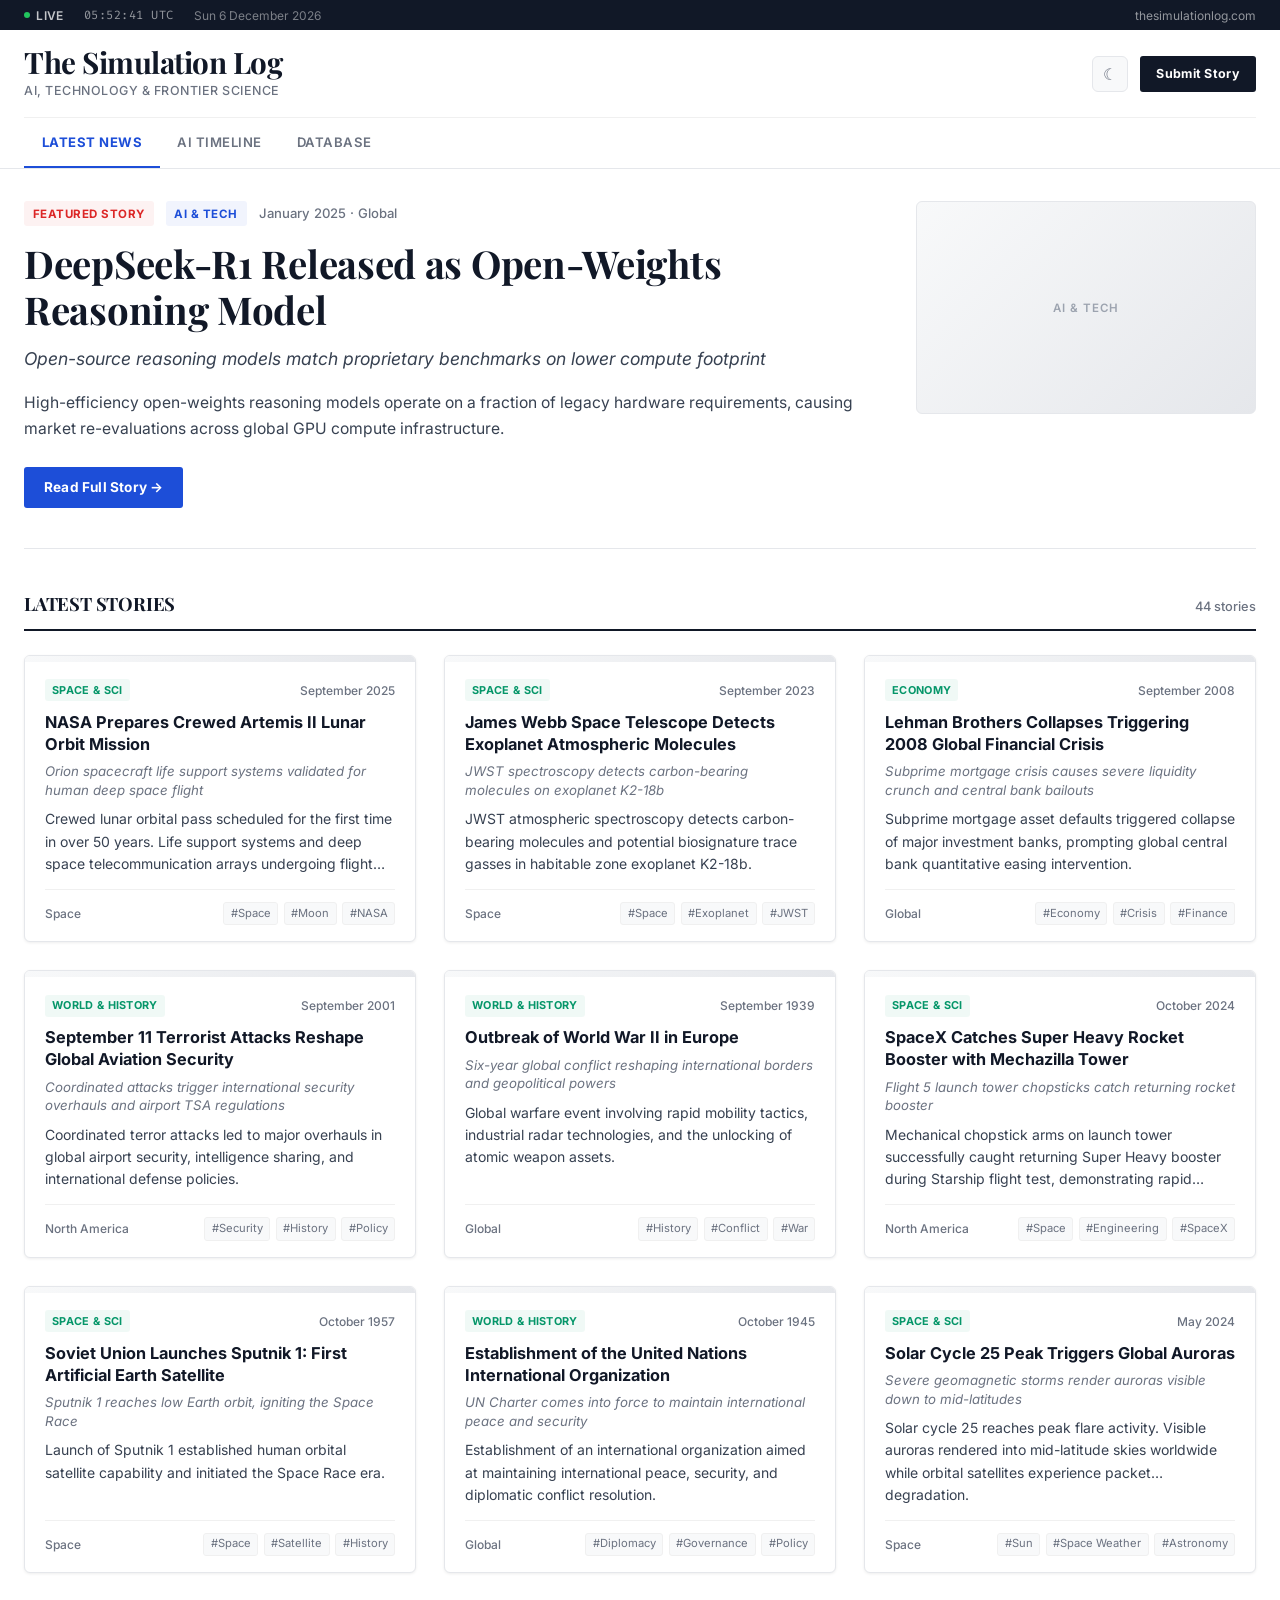
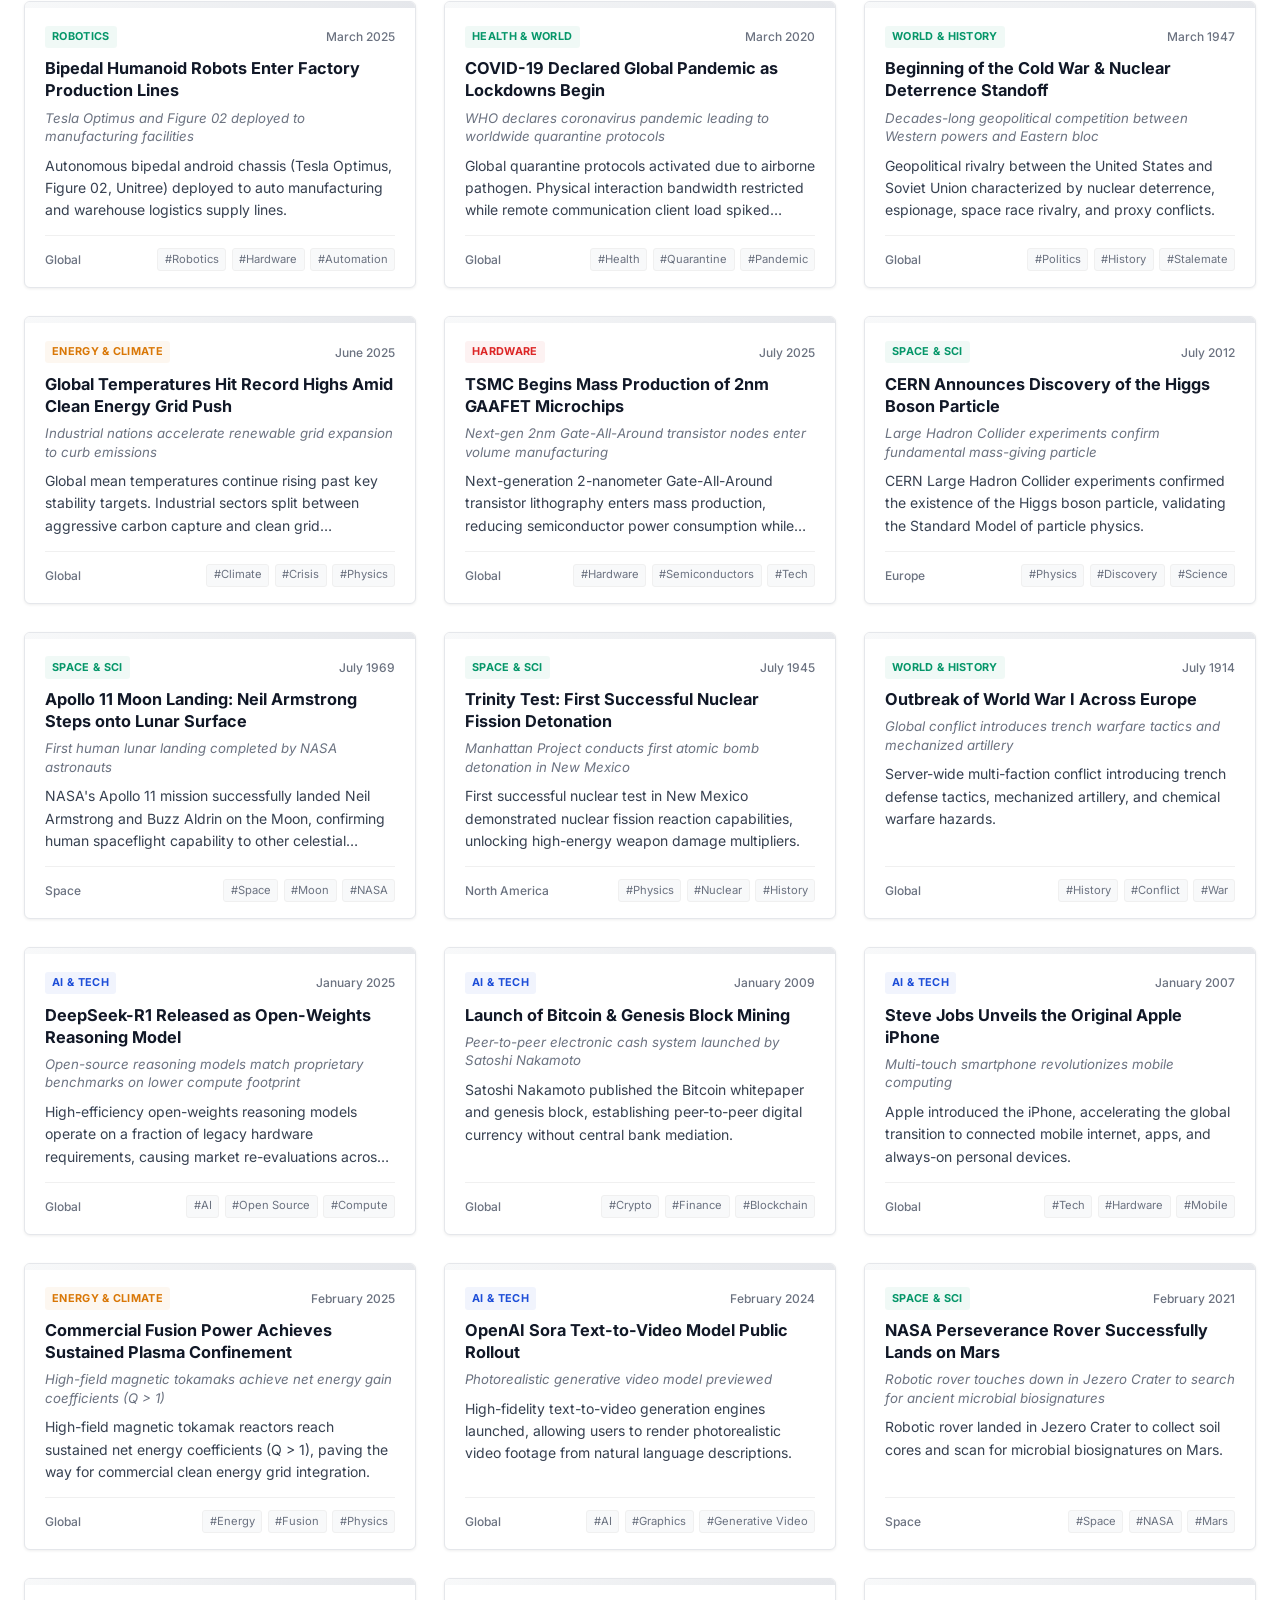
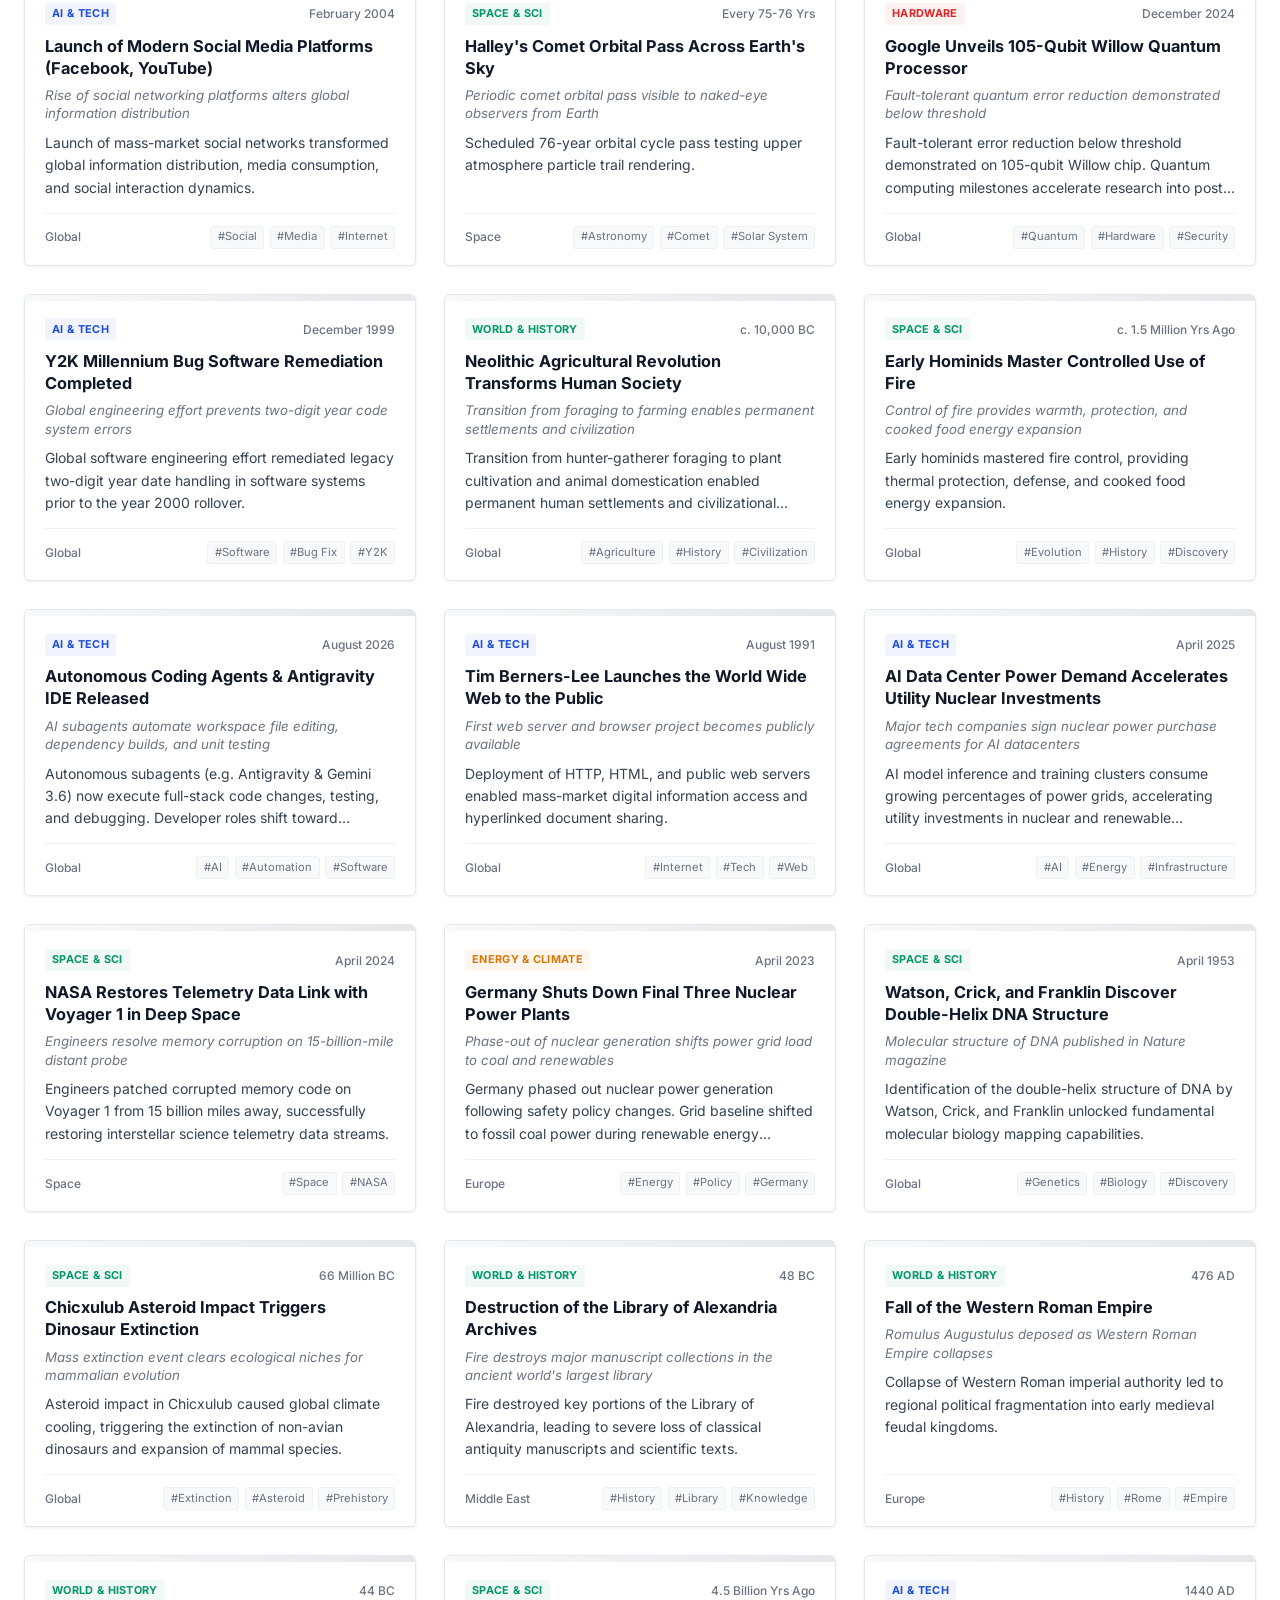
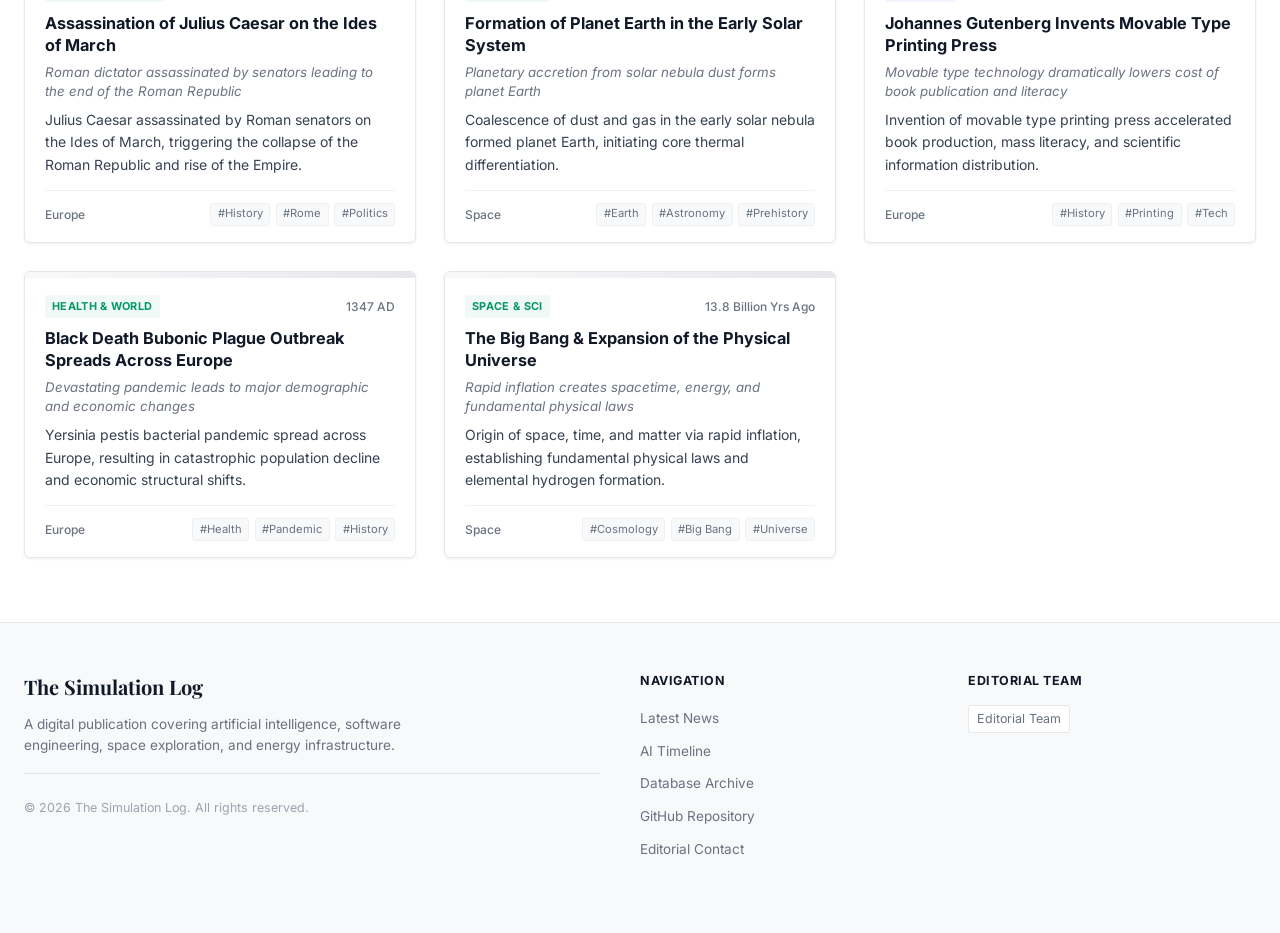
==== commit 714ea6a2: "AI Timeline: interactive log-scale compute graph, rich model cards with stats, hover tooltips, anima" ====
--- a/index.html
+++ b/index.html
@@ -145,58 +145,20 @@
                 </p>
             </div>
 
-            <!-- Compute Growth Graph -->
-            <div class="graph-card">
+            <!-- Compute Growth Graph (built by JS) -->
+            <div class="graph-card" id="ai-graph-card">
                 <div class="graph-header">
-                    <h3 class="graph-title">AI Training Compute & Automation Workload Growth (2020–2026+)</h3>
-                    <div class="graph-legend">
-                        <span class="legend-item"><span class="dot color-primary"></span> Training Compute (FLOPs)</span>
-                        <span class="legend-item"><span class="dot color-accent"></span> Agent Automation Workload</span>
-                    </div>
-                </div>
-                <div class="graph-container">
-                    <svg class="timeline-svg" viewBox="0 0 900 240" preserveAspectRatio="none">
-                        <!-- Grid Lines -->
-                        <line x1="50" y1="40" x2="850" y2="40" class="svg-grid-line" />
-                        <line x1="50" y1="90" x2="850" y2="90" class="svg-grid-line" />
-                        <line x1="50" y1="140" x2="850" y2="140" class="svg-grid-line" />
-                        <line x1="50" y1="190" x2="850" y2="190" class="svg-grid-line" />
-
-                        <defs>
-                            <linearGradient id="areaGrad" x1="0" y1="0" x2="0" y2="1">
-                                <stop offset="0%" stop-color="#1d4ed8" stop-opacity="0.18" />
-                                <stop offset="100%" stop-color="#1d4ed8" stop-opacity="0.0" />
-                            </linearGradient>
-                            <linearGradient id="subagentGrad" x1="0" y1="0" x2="0" y2="1">
-                                <stop offset="0%" stop-color="#059669" stop-opacity="0.15" />
-                                <stop offset="100%" stop-color="#059669" stop-opacity="0.0" />
-                            </linearGradient>
-                        </defs>
-
-                        <polygon points="50,190 50,180 180,165 320,135 460,110 600,70 740,45 850,25 850,190" fill="url(#areaGrad)" />
-                        <polygon points="50,190 50,188 180,185 320,170 460,130 600,65 740,35 850,15 850,190" fill="url(#subagentGrad)" />
-
-                        <path d="M 50 180 Q 180 165, 320 135 T 600 70 T 850 25" class="svg-path primary" />
-                        <path d="M 50 188 Q 180 185, 320 170 T 600 65 T 850 15" class="svg-path accent" stroke-dasharray="4" />
-
-                        <!-- Nodes -->
-                        <circle cx="50"  cy="180" r="5" class="svg-node" data-year="2020" />
-                        <circle cx="180" cy="165" r="5" class="svg-node" data-year="2022" />
-                        <circle cx="320" cy="135" r="5" class="svg-node" data-year="2023" />
-                        <circle cx="460" cy="110" r="6" class="svg-node active" data-year="2024" />
-                        <circle cx="600" cy="70"  r="7" class="svg-node active" data-year="2025" />
-                        <circle cx="740" cy="45"  r="8" class="svg-node active-pulse" data-year="2026" />
-                        <circle cx="850" cy="25"  r="6" class="svg-node future" data-year="2027+" />
-
-                        <!-- Labels -->
-                        <text x="50"  y="215" class="svg-label">2020 (GPT-3)</text>
-                        <text x="180" y="215" class="svg-label">2022 (ChatGPT)</text>
-                        <text x="320" y="215" class="svg-label">2023 (GPT-4)</text>
-                        <text x="460" y="215" class="svg-label">2024 (Claude 3.5)</text>
-                        <text x="600" y="215" class="svg-label">2025 (DeepSeek-R1)</text>
-                        <text x="740" y="215" class="svg-label highlight">2026 (Gemini 3.6)</text>
-                        <text x="850" y="215" class="svg-label future">2027+</text>
-                    </svg>
+                    <div>
+                        <h3 class="graph-title">AI Training Compute Growth (2018–2027)</h3>
+                        <p class="graph-subtitle">Logarithmic scale &middot; FLOPs per training run &middot; Hover nodes for details &middot; Click to jump to model</p>
+                    </div>
+                    <div class="graph-legend" id="graph-legend">
+                        <span class="legend-item"><span class="dot color-primary"></span> Confirmed compute</span>
+                        <span class="legend-item"><span class="dot color-future"></span> Projected</span>
+                    </div>
+                </div>
+                <div id="ai-graph-container" class="graph-container" style="position:relative; min-height:340px;">
+                    <!-- Interactive SVG built by JavaScript -->
                 </div>
             </div>
 
--- a/style.css
+++ b/style.css
@@ -1015,12 +1015,17 @@
 }
 
 .graph-title {
-    font-size: 0.85rem;
-    font-weight: 700;
-    color: var(--text-primary);
-    letter-spacing: 0.3px;
-    text-transform: uppercase;
+    font-size: 0.9rem;
+    font-weight: 700;
+    color: var(--text-primary);
+    letter-spacing: 0.2px;
     transition: color 0.25s ease;
+}
+
+.graph-subtitle {
+    font-size: 0.75rem;
+    color: var(--text-muted);
+    margin-top: 0.2rem;
 }
 
 .graph-legend {
@@ -1043,7 +1048,8 @@
 }
 
 .legend-item .dot.color-primary { background-color: var(--accent-primary); }
-.legend-item .dot.color-accent { background-color: var(--accent-green); }
+.legend-item .dot.color-accent  { background-color: var(--accent-green); }
+.legend-item .dot.color-future  { background-color: var(--accent-amber); }
 
 .graph-container {
     width: 100%;
@@ -1069,90 +1075,319 @@
 .svg-path.primary { stroke: var(--accent-primary); }
 .svg-path.accent  { stroke: var(--accent-green); }
 
-.svg-node { fill: var(--bg-primary); stroke-width: 2.5; cursor: pointer; }
-.svg-node.active       { stroke: var(--accent-primary); fill: var(--accent-primary); }
-.svg-node.active-pulse { stroke: var(--accent-green); fill: var(--accent-green); }
-.svg-node.future       { stroke: var(--accent-amber); stroke-dasharray: 2; }
-
-.svg-label { fill: var(--text-muted); font-size: 11px; }
-.svg-label.highlight { fill: var(--accent-primary); font-weight: 700; }
-.svg-label.future    { fill: var(--accent-amber); }
-
-/* Timeline Stack */
+.svg-node         { fill: var(--bg-card); stroke: var(--border-strong); stroke-width: 2; cursor: default; transition: r 0.1s ease; }
+.svg-node.key     { fill: var(--bg-card); stroke: var(--accent-primary); stroke-width: 2.5; cursor: pointer; }
+.svg-node.key:hover { stroke-width: 3; }
+.svg-node.future  { fill: var(--bg-card); stroke: var(--accent-amber); stroke-width: 2; stroke-dasharray: 3; cursor: pointer; }
+
+.svg-label            { fill: var(--text-muted); font-size: 10.5px; font-family: var(--font-sans); }
+.svg-label.axis-left  { text-anchor: end; font-size: 10px; }
+.svg-label.axis-bot   { text-anchor: middle; }
+.svg-label.key-label  { fill: var(--accent-primary); font-weight: 600; font-size: 10px; }
+
+/* Graph hover tooltip */
+.graph-tooltip {
+    position: absolute;
+    background: var(--text-primary);
+    color: var(--text-inverse);
+    border-radius: var(--radius-md);
+    padding: 0.65rem 0.85rem;
+    font-family: var(--font-sans);
+    font-size: 0.8rem;
+    pointer-events: none;
+    z-index: 50;
+    max-width: 220px;
+    box-shadow: var(--shadow-md);
+    transition: opacity 0.1s ease;
+    white-space: normal;
+    line-height: 1.4;
+}
+
+.gt-model {
+    font-weight: 700;
+    font-size: 0.85rem;
+    margin-bottom: 0.3rem;
+    color: #fff;
+}
+
+.gt-company {
+    font-size: 0.75rem;
+    opacity: 0.7;
+    margin-bottom: 0.4rem;
+}
+
+.gt-row {
+    display: flex;
+    justify-content: space-between;
+    gap: 0.75rem;
+    font-size: 0.75rem;
+    margin-top: 0.25rem;
+}
+
+.gt-row span:first-child {
+    opacity: 0.6;
+}
+
+.gt-row strong {
+    font-weight: 600;
+    color: #fff;
+}
+
+.gt-proj {
+    display: inline-block;
+    background: rgba(217,119,6,0.3);
+    color: #fbbf24;
+    border-radius: 3px;
+    padding: 0.1rem 0.4rem;
+    font-size: 0.68rem;
+    font-weight: 700;
+    margin-top: 0.4rem;
+    letter-spacing: 0.3px;
+    text-transform: uppercase;
+}
+
+/* ==========================================================================
+   AI TIMELINE CARDS — Rich editorial model cards
+   ========================================================================== */
+
 .timeline-stack {
     display: flex;
     flex-direction: column;
-    gap: 1.25rem;
+    gap: 0;
     position: relative;
-    padding-left: 2rem;
+    padding-left: 3rem;
 }
 
 .timeline-stack::before {
     content: '';
     position: absolute;
-    top: 0;
-    left: 8px;
+    top: 1.5rem;
+    left: 1.25rem;
     width: 2px;
-    height: 100%;
-    background: linear-gradient(to bottom, var(--accent-primary), var(--border-color));
-}
-
-.timeline-event-card {
+    bottom: 1.5rem;
+    background: linear-gradient(to bottom,
+        var(--accent-primary) 0%,
+        var(--accent-primary) 85%,
+        var(--accent-amber) 100%);
+    opacity: 0.35;
+}
+
+/* Individual timeline item */
+.tl-item {
+    display: flex;
+    align-items: flex-start;
+    position: relative;
+    padding-bottom: 2.5rem;
+}
+
+.tl-item:last-child {
+    padding-bottom: 0;
+}
+
+/* Dot on the line */
+.tl-dot {
+    position: absolute;
+    left: -1.875rem;
+    top: 1.6rem;
+    width: 14px;
+    height: 14px;
+    border-radius: 50%;
+    border: 3px solid var(--accent-primary);
+    background: var(--bg-primary);
+    z-index: 2;
+    transition: all 0.2s ease, background 0.25s ease;
+    flex-shrink: 0;
+}
+
+.tl-item.future .tl-dot {
+    border-color: var(--accent-amber);
+}
+
+.tl-item:hover .tl-dot {
+    background: var(--accent-primary);
+    transform: scale(1.25);
+    box-shadow: 0 0 0 4px var(--accent-primary-bg);
+}
+
+.tl-item.future:hover .tl-dot {
+    background: var(--accent-amber);
+    border-color: var(--accent-amber);
+    box-shadow: 0 0 0 4px var(--accent-amber-bg);
+}
+
+/* Card body */
+.tl-card {
     background: var(--bg-card);
     border: 1px solid var(--border-color);
+    border-radius: var(--radius-lg);
+    padding: 1.35rem 1.5rem 1.35rem 1.5rem;
+    flex: 1;
+    box-shadow: var(--shadow-xs);
+    transition: all 0.2s ease, background 0.25s ease, border-color 0.25s ease;
+    cursor: default;
+}
+
+.tl-item:hover .tl-card {
+    box-shadow: var(--shadow-md);
+    border-color: var(--border-strong);
+    transform: translateX(2px);
+}
+
+.tl-item.future .tl-card {
+    border-style: dashed;
+    opacity: 0.85;
+}
+
+/* Card header row */
+.tl-header {
+    display: flex;
+    align-items: flex-start;
+    justify-content: space-between;
+    gap: 0.75rem;
+    margin-bottom: 0.35rem;
+    flex-wrap: wrap;
+}
+
+.tl-year-badge {
+    font-family: var(--font-mono);
+    font-size: 0.75rem;
+    font-weight: 600;
+    color: var(--text-muted);
+    white-space: nowrap;
+    margin-top: 0.2rem;
+}
+
+.tl-badges {
+    display: flex;
+    gap: 0.4rem;
+    flex-wrap: wrap;
+    align-items: center;
+    flex-shrink: 0;
+}
+
+.tl-type-badge {
+    font-size: 0.68rem;
+    font-weight: 700;
+    padding: 0.15rem 0.5rem;
+    border-radius: var(--radius-sm);
+    text-transform: uppercase;
+    letter-spacing: 0.3px;
+    background: var(--accent-primary-bg);
+    color: var(--accent-primary);
+}
+
+.tl-future-badge {
+    font-size: 0.68rem;
+    font-weight: 700;
+    padding: 0.15rem 0.5rem;
+    border-radius: var(--radius-sm);
+    text-transform: uppercase;
+    letter-spacing: 0.3px;
+    background: var(--accent-amber-bg);
+    color: var(--accent-amber);
+}
+
+/* Company badge with brand colour */
+.tl-company {
+    display: inline-flex;
+    align-items: center;
+    gap: 0.35rem;
+    font-size: 0.75rem;
+    font-weight: 600;
+    padding: 0.18rem 0.55rem;
+    border-radius: 999px;
+    border: 1px solid currentColor;
+    opacity: 0.85;
+}
+
+/* Model name */
+.tl-model-name {
+    font-size: 1.15rem;
+    font-weight: 700;
+    color: var(--text-primary);
+    line-height: 1.25;
+    margin-bottom: 0.15rem;
+    transition: color 0.25s ease;
+}
+
+.tl-model-sub {
+    font-size: 0.82rem;
+    color: var(--text-muted);
+    margin-bottom: 0.85rem;
+    font-style: italic;
+}
+
+/* Stats grid */
+.tl-stats {
+    display: grid;
+    grid-template-columns: repeat(4, 1fr);
+    gap: 0.6rem;
+    margin-bottom: 1rem;
+    padding: 0.75rem;
+    background: var(--bg-surface);
     border-radius: var(--radius-md);
-    padding: 1.25rem;
-    position: relative;
-    box-shadow: var(--shadow-xs);
+    border: 1px solid var(--border-subtle);
     transition: background 0.25s ease, border-color 0.25s ease;
 }
 
-.timeline-event-card::before {
-    content: '';
-    position: absolute;
-    left: -2rem;
-    top: 1.5rem;
-    width: 12px;
-    height: 12px;
-    border-radius: 50%;
-    background: var(--accent-primary);
-    border: 2px solid var(--bg-primary);
-    transform: translateX(-50%);
-}
-
-.timeline-event-header {
-    display: flex;
-    justify-content: space-between;
+.tl-stat {
+    display: flex;
+    flex-direction: column;
+    gap: 0.2rem;
+}
+
+.tl-stat-label {
+    font-size: 0.68rem;
+    text-transform: uppercase;
+    letter-spacing: 0.4px;
+    color: var(--text-xmuted);
+    font-weight: 600;
+}
+
+.tl-stat-value {
+    font-size: 0.85rem;
+    font-weight: 700;
+    color: var(--text-primary);
+    font-family: var(--font-mono);
+    transition: color 0.25s ease;
+}
+
+/* Description + impact */
+.tl-desc {
+    font-size: 0.875rem;
+    color: var(--text-secondary);
+    line-height: 1.6;
+    margin-bottom: 0.75rem;
+}
+
+.tl-impact {
+    display: flex;
     align-items: flex-start;
-    margin-bottom: 0.5rem;
-    flex-wrap: wrap;
     gap: 0.5rem;
-}
-
-.timeline-event-year {
-    font-size: 0.82rem;
-    font-weight: 600;
+    font-size: 0.8rem;
+    color: var(--text-muted);
+    padding-top: 0.75rem;
+    border-top: 1px solid var(--border-subtle);
+    line-height: 1.5;
+}
+
+.tl-impact-label {
+    flex-shrink: 0;
+    font-weight: 700;
     color: var(--accent-primary);
-}
-
-.timeline-event-model {
-    font-size: 1.1rem;
-    font-weight: 700;
-    color: var(--text-primary);
-    margin-bottom: 0.4rem;
-    transition: color 0.25s ease;
-}
-
-.timeline-event-desc {
-    color: var(--text-secondary);
-    font-size: 0.9rem;
-    line-height: 1.55;
-    margin-bottom: 0.65rem;
-}
-
-.timeline-event-impact {
-    font-size: 0.8rem;
-    color: var(--text-muted);
+    font-size: 0.72rem;
+    text-transform: uppercase;
+    letter-spacing: 0.3px;
+    padding-top: 0.05rem;
+}
+
+@media (max-width: 768px) {
+    .tl-stats {
+        grid-template-columns: repeat(2, 1fr);
+    }
+    .timeline-stack {
+        padding-left: 2rem;
+    }
 }
 
 /* ==========================================================================
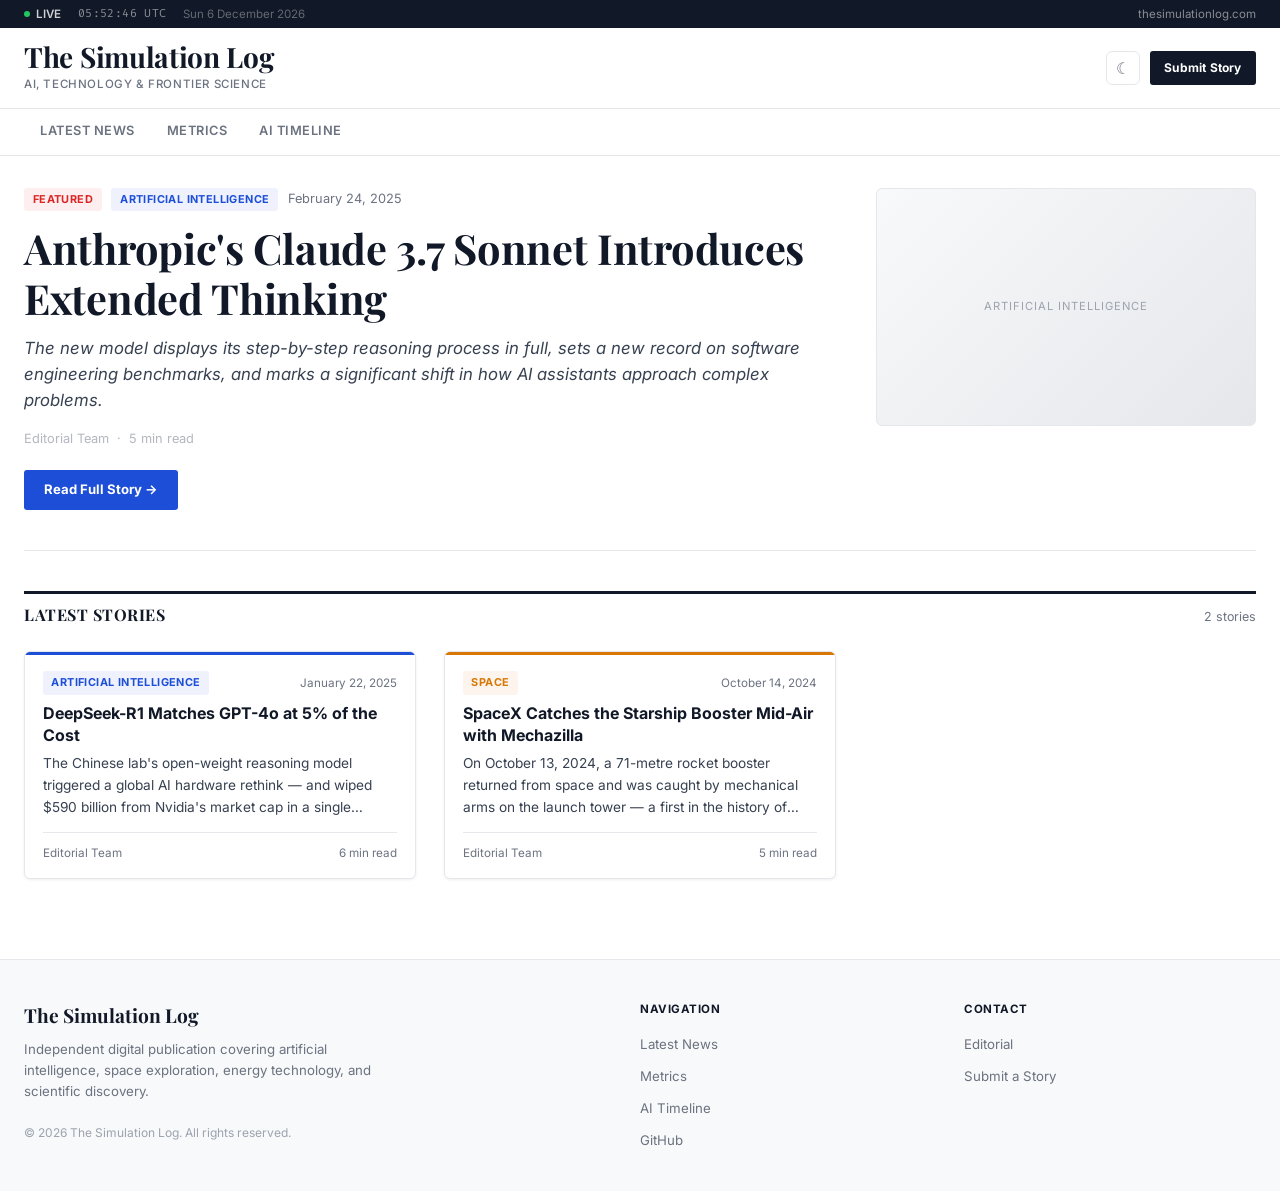
==== commit 980affa9: "Full rebrand: editorial news site, static article pages, Metrics hub, build.py, clean CSS design sys" ====
--- a/index.html
+++ b/index.html
@@ -1,274 +1,50 @@
 <!DOCTYPE html>
 <html lang="en" data-theme="light">
-
 <head>
     <meta charset="UTF-8">
     <meta name="viewport" content="width=device-width, initial-scale=1.0">
 
-    <title>The Simulation Log - AI, Technology & Frontier Science News</title>
-    <meta name="description"
-        content="Professional reporting on artificial intelligence, machine learning, space technology, and digital frontier developments.">
-    <meta name="keywords"
-        content="AI news, artificial intelligence, machine learning, deepseek, tech news, space technology, AI timeline">
-    <meta name="author" content="The Simulation Log">
-    <link rel="icon" type="image/png" sizes="192x192" href="images/favicon-192.png">
-    <link rel="apple-touch-icon" href="images/apple-touch-icon.png">
-    <link rel="icon" type="image/png" sizes="48x48" href="images/favicon-48.png">
-    <link rel="icon" type="image/png" sizes="32x32" href="images/favicon-32.png">
+    <title>The Simulation Log — AI, Technology & Frontier Science</title>
+    <meta name="description" content="Independent tech news publication covering artificial intelligence, space exploration, energy, and scientific discovery.">
+    <link rel="canonical" href="https://thesimulationlog.com/">
 
-    <meta property="og:type" content="website">
-    <meta property="og:url" content="https://thesimulationlog.com/">
-    <meta property="og:title" content="The Simulation Log - AI & Technology News">
-    <meta property="og:description" content="Breaking news and in-depth analysis on artificial intelligence, space technology, and global developments.">
-    <meta property="og:image" content="https://thesimulationlog.com/og-preview.jpg">
-    <meta name="twitter:card" content="summary_large_image">
-    <meta name="twitter:title" content="The Simulation Log - AI News">
-    <meta name="twitter:description" content="Coverage of artificial intelligence, machine learning, and technological breakthroughs.">
+    <meta property="og:type"        content="website">
+    <meta property="og:title"       content="The Simulation Log">
+    <meta property="og:description" content="Independent tech news covering AI, space, energy, and scientific discovery.">
+    <meta property="og:url"         content="https://thesimulationlog.com/">
 
-    <script type="application/ld+json">
-    {
-      "@context": "https://schema.org",
-      "@type": "NewsMediaOrganization",
-      "name": "The Simulation Log",
-      "description": "Professional digital publication covering artificial intelligence, machine learning, and technology.",
-      "url": "https://thesimulationlog.com",
-      "logo": "https://thesimulationlog.com/images/favicon-192.png"
-    }
-    </script>
-
-    <link rel="stylesheet" href="style.css">
     <link rel="preconnect" href="https://fonts.googleapis.com">
     <link rel="preconnect" href="https://fonts.gstatic.com" crossorigin>
-    <link href="https://fonts.googleapis.com/css2?family=Fira+Code:wght@400;500&family=Inter:wght@300;400;500;600;700;800&family=Merriweather:ital,wght@0,300;0,400;0,700;1,300&family=Playfair+Display:ital,wght@0,600;0,700;1,400&display=swap"
-        rel="stylesheet">
+    <link href="https://fonts.googleapis.com/css2?family=Inter:wght@400;500;600;700&family=Merriweather:ital,wght@0,400;0,700;1,400&family=Playfair+Display:wght@700;800&family=Fira+Code:wght@400;500&display=swap" rel="stylesheet">
 
-    <script async src="https://pagead2.googlesyndication.com/pagead/js/adsbygoogle.js?client=ca-pub-3601034423494896"
-        crossorigin="anonymous"></script>
+    <link rel="stylesheet" href="/style.css">
+    <script src="/js/nav.js"></script>
+    <script src="/js/home.js" defer></script>
 </head>
-
 <body>
 
-    <!-- Slim Utility Bar -->
-    <div class="utility-bar">
-        <div class="utility-bar-left">
-            <span class="utility-live-badge">
-                <span class="pulse-dot"></span>
-                LIVE
-            </span>
-            <span class="utility-clock" id="live-clock">--:--:-- UTC</span>
-            <span class="utility-date" id="live-date"></span>
+<div id="nav-mount"></div>
+
+<main>
+    <div class="page-wrap">
+
+        <!-- Hero article (JS renders here) -->
+        <section id="hero-section" aria-label="Featured story"></section>
+
+        <!-- Latest stories grid -->
+        <div class="section-head">
+            <h2 class="section-title">Latest Stories</h2>
+            <span class="section-count" id="story-count"></span>
         </div>
-        <div>thesimulationlog.com</div>
+
+        <div class="article-grid" id="article-grid" aria-live="polite">
+            <!-- Injected by home.js -->
+        </div>
+
     </div>
+</main>
 
-    <!-- Main Site Header -->
-    <header id="main-header">
-        <div class="header-container">
+<div id="footer-mount"></div>
 
-            <!-- Masthead -->
-            <div class="header-masthead">
-                <div class="brand-group">
-                    <a href="#news" class="logo-link" id="nav-logo">
-                        <h1 class="site-title">The Simulation Log</h1>
-                    </a>
-                    <span class="site-tagline">AI, Technology & Frontier Science</span>
-                </div>
-
-                <div class="header-actions">
-                    <button class="theme-toggle" id="theme-toggle" title="Toggle dark mode" aria-label="Toggle dark mode">
-                        <span class="icon-moon">&#9790;</span>
-                        <span class="icon-sun">&#9728;</span>
-                    </button>
-                    <a href="https://github.com/MarcelvanDuijnDev/thesimulationlog.com/issues/new/choose"
-                        target="_blank" class="submit-news-btn">
-                        Submit Story
-                    </a>
-                </div>
-            </div>
-
-            <!-- Primary Navigation Tabs -->
-            <nav class="main-nav" role="navigation" aria-label="Main navigation">
-                <div class="nav-tabs">
-                    <a href="#news" class="nav-tab active" data-view="news" id="nav-news">
-                        Latest News
-                    </a>
-                    <a href="#ai-timeline" class="nav-tab" data-view="ai-timeline" id="nav-ai-timeline">
-                        AI Timeline
-                    </a>
-                    <a href="#database" class="nav-tab" data-view="database" id="nav-database">
-                        Database
-                    </a>
-                </div>
-            </nav>
-        </div>
-    </header>
-
-    <!-- Main Content Container -->
-    <main class="main-container" role="main">
-
-        <!-- VIEW 1: LATEST NEWS PAGE (HOMEPAGE) -->
-        <section id="view-news" class="content-view active" aria-label="Latest News">
-
-            <!-- Hero Featured Article -->
-            <div id="hero-news-section" class="hero-card-container">
-                <!-- Dynamically injected -->
-            </div>
-
-            <!-- Latest Stories Header -->
-            <div class="news-feed-header">
-                <h2 class="feed-title">Latest Stories</h2>
-                <span id="log-count" class="record-counter">Loading...</span>
-            </div>
-
-            <!-- News Grid -->
-            <div id="feed" class="news-grid" role="feed" aria-label="News stories">
-                <!-- News cards injected via JS -->
-            </div>
-        </section>
-
-
-        <!-- VIEW 2: FULL ARTICLE POST PAGE -->
-        <section id="view-article" class="content-view hidden" aria-label="Article">
-            <div class="article-page-container" id="article-page-content">
-                <!-- Injected via JS -->
-            </div>
-        </section>
-
-
-        <!-- VIEW 3: AI TIMELINE PAGE -->
-        <section id="view-ai-timeline" class="content-view hidden" aria-label="AI Timeline">
-            <div class="timeline-hero">
-                <div class="timeline-hero-badge">Industry Benchmarks</div>
-                <h2 class="timeline-hero-title">Artificial Intelligence: Model Evolution & Compute Scaling</h2>
-                <p class="timeline-hero-desc">
-                    Tracking real-world AI model milestones, parameter growth, compute surges, and autonomous agent breakthroughs from 2020 through future industry projections.
-                </p>
-            </div>
-
-            <!-- Compute Growth Graph (built by JS) -->
-            <div class="graph-card" id="ai-graph-card">
-                <div class="graph-header">
-                    <div>
-                        <h3 class="graph-title">AI Training Compute Growth (2018–2027)</h3>
-                        <p class="graph-subtitle">Logarithmic scale &middot; FLOPs per training run &middot; Hover nodes for details &middot; Click to jump to model</p>
-                    </div>
-                    <div class="graph-legend" id="graph-legend">
-                        <span class="legend-item"><span class="dot color-primary"></span> Confirmed compute</span>
-                        <span class="legend-item"><span class="dot color-future"></span> Projected</span>
-                    </div>
-                </div>
-                <div id="ai-graph-container" class="graph-container" style="position:relative; min-height:340px;">
-                    <!-- Interactive SVG built by JavaScript -->
-                </div>
-            </div>
-
-            <!-- AI Timeline Cards -->
-            <div class="timeline-stack" id="ai-timeline-stack">
-                <!-- Injected via JS -->
-            </div>
-        </section>
-
-
-        <!-- VIEW 4: DATABASE TAB -->
-        <section id="view-database" class="content-view hidden" aria-label="Historical Event Database">
-
-            <div class="db-header-card">
-                <h2 class="db-title">Historical Event Database</h2>
-                <span class="db-desc">Archive of technological breakthroughs, scientific discoveries and historical events</span>
-            </div>
-
-            <!-- Filter Toolbar (moved here from news page) -->
-            <div class="db-toolbar" id="db-toolbar">
-                <div class="db-toolbar-top">
-                    <div class="db-search-box">
-                        <input type="text" id="search-input" placeholder="Search events, topics, keywords..." autocomplete="off">
-                    </div>
-
-                    <div class="select-wrapper">
-                        <select id="sort-select" aria-label="Sort order">
-                            <option value="date-desc">Newest First</option>
-                            <option value="date-asc">Oldest First</option>
-                        </select>
-                    </div>
-
-                    <div class="view-toggle" role="group" aria-label="View mode">
-                        <button class="view-btn active" data-mode="table" id="view-btn-table" title="Table View">Table</button>
-                        <button class="view-btn" data-mode="grid" id="view-btn-grid" title="Grid View">Grid</button>
-                    </div>
-                </div>
-
-                <div class="db-toolbar-filters" id="db-filter-tabs" role="group" aria-label="Category filters">
-                    <button class="filter-btn active" data-shard="all">All</button>
-                    <button class="filter-btn" data-shard="tech">AI & Tech</button>
-                    <button class="filter-btn" data-shard="space">Space & Science</button>
-                    <button class="filter-btn" data-shard="climate">Energy & Climate</button>
-                    <button class="filter-btn" data-shard="geopolitics">World & History</button>
-                </div>
-            </div>
-
-            <!-- Database Table (default) -->
-            <div class="db-table-wrapper" id="db-table-wrapper">
-                <table class="db-table" id="db-table">
-                    <thead>
-                        <tr>
-                            <th scope="col">Date</th>
-                            <th scope="col">Title & Event</th>
-                            <th scope="col">Category</th>
-                            <th scope="col">Region</th>
-                            <th scope="col">Source</th>
-                        </tr>
-                    </thead>
-                    <tbody id="database-table-body">
-                        <!-- Injected via JS -->
-                    </tbody>
-                </table>
-            </div>
-
-            <!-- Database Grid (alternate view) -->
-            <div id="db-grid-feed" class="news-grid" style="display:none;">
-                <!-- Injected via JS -->
-            </div>
-
-            <div id="db-count" class="record-counter" style="margin-top:0.75rem;"></div>
-        </section>
-
-    </main>
-
-    <!-- Footer -->
-    <footer id="main-footer" role="contentinfo">
-        <div class="footer-container">
-            <div class="footer-grid">
-                <div class="footer-brand">
-                    <div class="footer-logo">The Simulation Log</div>
-                    <p class="footer-desc">
-                        A digital publication covering artificial intelligence, software engineering, space exploration, and energy infrastructure.
-                    </p>
-                    <hr class="footer-divider">
-                    <span class="copyright-line">© 2026 The Simulation Log. All rights reserved.</span>
-                </div>
-
-                <div class="footer-links">
-                    <h4 class="footer-heading">Navigation</h4>
-                    <ul>
-                        <li><a href="#news" class="footer-nav-link" data-view="news">Latest News</a></li>
-                        <li><a href="#ai-timeline" class="footer-nav-link" data-view="ai-timeline">AI Timeline</a></li>
-                        <li><a href="#database" class="footer-nav-link" data-view="database">Database Archive</a></li>
-                        <li><a href="https://github.com/MarcelvanDuijnDev/thesimulationlog.com" target="_blank">GitHub Repository</a></li>
-                        <li><a href="mailto:contact@thesimulationlog.com">Editorial Contact</a></li>
-                    </ul>
-                </div>
-
-                <div class="footer-contributors">
-                    <h4 class="footer-heading">Editorial Team</h4>
-                    <div id="contributors-list" class="contributors-flex">
-                        <span class="contributor-tag">Editorial Team</span>
-                    </div>
-                </div>
-            </div>
-        </div>
-    </footer>
-
-    <script src="script.js"></script>
 </body>
-
 </html>
--- a/style.css
+++ b/style.css
@@ -1,1647 +1,739 @@
-/* ==========================================================================
-   THE SIMULATION LOG — PROFESSIONAL AI & TECH NEWS PUBLICATION
-   Light theme default | Dark theme via [data-theme="dark"]
-   ========================================================================== */
-
-/* === LIGHT THEME (DEFAULT) === */
+/* ============================================================
+   THE SIMULATION LOG — Shared Design System
+   Light theme default · Dark via [data-theme="dark"]
+   ============================================================ */
+
+/* --- Tokens --- */
 :root {
-    --bg-primary:       #ffffff;
-    --bg-secondary:     #f8f9fa;
-    --bg-card:          #ffffff;
-    --bg-card-hover:    #f3f4f6;
-    --bg-surface:       #f8f9fa;
-    --bg-utility:       #111827;
-
-    --border-color:     #e5e7eb;
-    --border-subtle:    #f0f0f0;
-    --border-strong:    #d1d5db;
-
-    --accent-primary:   #1d4ed8;
-    --accent-primary-bg: rgba(29, 78, 216, 0.06);
-    --accent-red:       #dc2626;
-    --accent-red-bg:    rgba(220, 38, 38, 0.06);
-    --accent-amber:     #d97706;
-    --accent-amber-bg:  rgba(217, 119, 6, 0.06);
-    --accent-green:     #059669;
-    --accent-green-bg:  rgba(5, 150, 105, 0.06);
-
-    --text-primary:     #111827;
-    --text-secondary:   #374151;
-    --text-muted:       #6b7280;
-    --text-xmuted:      #9ca3af;
-    --text-inverse:     #ffffff;
-
-    --font-sans:    'Inter', -apple-system, BlinkMacSystemFont, "Segoe UI", sans-serif;
-    --font-serif:   'Merriweather', Georgia, serif;
+    --bg:          #ffffff;
+    --bg-2:        #f8f9fa;
+    --bg-3:        #f1f3f5;
+    --border:      #e5e7eb;
+    --border-s:    #d1d5db;
+
+    --ink:         #111827;
+    --ink-2:       #374151;
+    --ink-3:       #6b7280;
+    --ink-4:       #9ca3af;
+    --ink-inv:     #ffffff;
+
+    --blue:        #1d4ed8;
+    --blue-bg:     rgba(29,78,216,.07);
+    --red:         #dc2626;
+    --red-bg:      rgba(220,38,38,.07);
+    --amber:       #d97706;
+    --amber-bg:    rgba(217,119,6,.07);
+    --green:       #059669;
+    --green-bg:    rgba(5,150,105,.07);
+
+    --font-ui:      'Inter', -apple-system, BlinkMacSystemFont, sans-serif;
     --font-display: 'Playfair Display', Georgia, serif;
-    --font-mono:    'Fira Code', monospace;
-
-    --radius-sm:    3px;
-    --radius-md:    6px;
-    --radius-lg:    10px;
-
-    --shadow-xs:    0 1px 3px rgba(0,0,0,0.07);
-    --shadow-sm:    0 2px 8px rgba(0,0,0,0.08);
-    --shadow-md:    0 4px 20px rgba(0,0,0,0.10);
-
-    --header-bg:    #ffffff;
-    --utility-bar:  #111827;
-}
-
-/* === DARK THEME === */
+    --font-body:    'Merriweather', Georgia, serif;
+    --font-mono:    'Fira Code', 'Courier New', monospace;
+
+    --r-sm:  3px;
+    --r-md:  6px;
+    --r-lg: 10px;
+
+    --sh-xs: 0 1px 3px rgba(0,0,0,.07);
+    --sh-sm: 0 2px 8px rgba(0,0,0,.08);
+    --sh-md: 0 6px 24px rgba(0,0,0,.10);
+
+    --max-w:  1280px;
+    --post-w:  740px;
+}
+
 [data-theme="dark"] {
-    --bg-primary:       #0d1117;
-    --bg-secondary:     #161b22;
-    --bg-card:          #1c2128;
-    --bg-card-hover:    #262d36;
-    --bg-surface:       #161b22;
-    --bg-utility:       #010409;
-
-    --border-color:     #30363d;
-    --border-subtle:    #21262d;
-    --border-strong:    #3d444d;
-
-    --accent-primary:   #4f8ef7;
-    --accent-primary-bg: rgba(79, 142, 247, 0.10);
-    --accent-red:       #f85149;
-    --accent-red-bg:    rgba(248, 81, 73, 0.10);
-    --accent-amber:     #e3b341;
-    --accent-amber-bg:  rgba(227, 179, 65, 0.10);
-    --accent-green:     #3fb950;
-    --accent-green-bg:  rgba(63, 185, 80, 0.10);
-
-    --text-primary:     #e6edf3;
-    --text-secondary:   #c9d1d9;
-    --text-muted:       #8b949e;
-    --text-xmuted:      #484f58;
-    --text-inverse:     #0d1117;
-
-    --shadow-xs:    0 1px 3px rgba(0,0,0,0.3);
-    --shadow-sm:    0 2px 8px rgba(0,0,0,0.35);
-    --shadow-md:    0 4px 20px rgba(0,0,0,0.5);
-
-    --header-bg:    #161b22;
-    --utility-bar:  #010409;
-}
-
-/* ==========================================================================
-   RESET & BASE
-   ========================================================================== */
-
-*, *::before, *::after {
-    box-sizing: border-box;
-    margin: 0;
-    padding: 0;
-}
-
-html {
-    scroll-behavior: smooth;
-}
-
+    --bg:       #0d1117;
+    --bg-2:     #161b22;
+    --bg-3:     #1c2128;
+    --border:   #30363d;
+    --border-s: #3d444d;
+
+    --ink:      #e6edf3;
+    --ink-2:    #c9d1d9;
+    --ink-3:    #8b949e;
+    --ink-4:    #484f58;
+    --ink-inv:  #0d1117;
+
+    --blue:     #4f8ef7;
+    --blue-bg:  rgba(79,142,247,.10);
+    --red:      #f85149;
+    --red-bg:   rgba(248,81,73,.10);
+    --amber:    #e3b341;
+    --amber-bg: rgba(227,179,65,.10);
+    --green:    #3fb950;
+    --green-bg: rgba(63,185,80,.10);
+
+    --sh-xs: 0 1px 3px rgba(0,0,0,.3);
+    --sh-sm: 0 2px 8px rgba(0,0,0,.35);
+    --sh-md: 0 6px 24px rgba(0,0,0,.55);
+}
+
+/* --- Reset --- */
+*, *::before, *::after { box-sizing: border-box; margin: 0; padding: 0; }
+html { scroll-behavior: smooth; }
 body {
-    background-color: var(--bg-primary);
-    color: var(--text-primary);
-    font-family: var(--font-sans);
+    background: var(--bg);
+    color: var(--ink);
+    font-family: var(--font-ui);
     font-size: 16px;
     line-height: 1.6;
     overflow-x: hidden;
-    min-height: 100vh;
-    transition: background-color 0.25s ease, color 0.25s ease;
-}
-
-a {
-    color: var(--accent-primary);
-    text-decoration: none;
-    transition: color 0.15s ease, opacity 0.15s ease;
-}
-
-a:hover {
-    text-decoration: underline;
-    opacity: 0.85;
-}
-
-button {
-    font-family: inherit;
-    cursor: pointer;
-    border: none;
-    outline: none;
-    background: none;
-}
-
-img {
-    max-width: 100%;
-    display: block;
-}
-
-/* ==========================================================================
-   UTILITY BAR (slim top bar with clock)
-   ========================================================================== */
-
-.utility-bar {
-    background: var(--utility-bar);
-    color: rgba(255,255,255,0.55);
-    font-size: 0.75rem;
-    padding: 0.35rem 1.5rem;
+    transition: background .2s, color .2s;
+}
+img { max-width: 100%; display: block; }
+a { color: var(--blue); text-decoration: none; transition: opacity .15s; }
+a:hover { opacity: .8; text-decoration: underline; }
+button { font-family: inherit; cursor: pointer; border: none; background: none; }
+
+/* ============================================================
+   UTILITY BAR
+   ============================================================ */
+.util-bar {
+    background: var(--ink);
+    color: rgba(255,255,255,.5);
+    font-size: .72rem;
+    padding: .3rem 1.5rem;
     display: flex;
     justify-content: space-between;
     align-items: center;
-    gap: 1rem;
-    transition: background 0.25s ease;
-}
-
-.utility-bar-left {
-    display: flex;
-    align-items: center;
-    gap: 1.25rem;
-}
-
-.utility-live-badge {
-    display: flex;
-    align-items: center;
-    gap: 0.4rem;
-    color: rgba(255,255,255,0.75);
-    font-weight: 600;
-    letter-spacing: 0.3px;
-}
-
-.pulse-dot {
-    width: 6px;
-    height: 6px;
-    border-radius: 50%;
-    background-color: #22c55e;
-    animation: pulse-glow 2s infinite;
-}
-
-@keyframes pulse-glow {
-    0%, 100% { opacity: 1; }
-    50% { opacity: 0.4; }
-}
-
-.utility-clock {
-    font-family: var(--font-mono);
-    color: rgba(255,255,255,0.55);
-    letter-spacing: 0.5px;
-}
-
-.utility-date {
-    color: rgba(255,255,255,0.45);
-}
-
-/* ==========================================================================
-   HEADER & NAVIGATION
-   ========================================================================== */
-
-#main-header {
-    background-color: var(--header-bg);
-    border-bottom: 1px solid var(--border-color);
-    position: sticky;
-    top: 0;
-    z-index: 100;
-    transition: background-color 0.25s ease, border-color 0.25s ease;
-}
-
-.header-container {
-    max-width: 1280px;
+    transition: background .2s;
+}
+[data-theme="dark"] .util-bar { background: #010409; }
+.util-left { display: flex; align-items: center; gap: 1rem; }
+.live-pill {
+    display: flex; align-items: center; gap: .35rem;
+    color: rgba(255,255,255,.8); font-weight: 600; letter-spacing: .3px;
+}
+.pulse {
+    width: 6px; height: 6px; border-radius: 50%; background: #22c55e;
+    animation: blink 2s infinite;
+}
+@keyframes blink { 0%,100% { opacity:1; } 50% { opacity:.3; } }
+.util-clock { font-family: var(--font-mono); letter-spacing: .4px; }
+.util-date  { color: rgba(255,255,255,.35); }
+
+/* ============================================================
+   HEADER & NAV
+   ============================================================ */
+#site-header {
+    background: var(--bg);
+    border-bottom: 1px solid var(--border);
+    position: sticky; top: 0; z-index: 100;
+    transition: background .2s, border-color .2s;
+}
+.header-inner {
+    max-width: var(--max-w);
     margin: 0 auto;
-    padding: 0 1.5rem;
-}
-
-/* Masthead row */
-.header-masthead {
+    padding: .9rem 1.5rem;
     display: flex;
     justify-content: space-between;
     align-items: center;
-    padding: 1rem 0;
-    border-bottom: 1px solid var(--border-subtle);
-}
-
-.brand-group {
-    display: flex;
-    flex-direction: column;
-    gap: 0.15rem;
-}
-
-.logo-link {
-    display: inline-block;
-    text-decoration: none;
-}
-
-.logo-link:hover {
-    text-decoration: none;
-    opacity: 1;
-}
-
-.site-title {
+    border-bottom: 1px solid var(--border);
+    transition: border-color .2s;
+}
+.brand { display: flex; flex-direction: column; gap: .1rem; }
+.brand-link {
     font-family: var(--font-display);
-    font-size: 1.85rem;
+    font-size: 1.75rem;
     font-weight: 700;
-    color: var(--text-primary);
-    letter-spacing: -0.5px;
+    color: var(--ink);
+    letter-spacing: -.3px;
     line-height: 1.1;
-    transition: color 0.25s ease;
-}
-
-.site-tagline {
-    color: var(--text-muted);
-    font-size: 0.78rem;
-    letter-spacing: 0.5px;
+    transition: color .2s;
+}
+.brand-link:hover { text-decoration: none; opacity: 1; color: var(--ink); }
+.brand-sub {
+    font-size: .72rem;
+    color: var(--ink-3);
     text-transform: uppercase;
+    letter-spacing: .6px;
     font-weight: 500;
 }
-
-.header-actions {
+.header-right { display: flex; align-items: center; gap: .6rem; }
+.theme-btn {
+    width: 34px; height: 34px;
+    display: flex; align-items: center; justify-content: center;
+    border: 1px solid var(--border);
+    border-radius: var(--r-md);
+    color: var(--ink-3);
+    font-size: 1rem;
+    transition: all .15s;
+}
+.theme-btn:hover { background: var(--bg-2); color: var(--ink); }
+.theme-btn .moon { display: block; }
+.theme-btn .sun  { display: none; }
+[data-theme="dark"] .theme-btn .moon { display: none; }
+[data-theme="dark"] .theme-btn .sun  { display: block; }
+.submit-btn {
+    background: var(--ink);
+    color: var(--ink-inv);
+    font-size: .75rem;
+    font-weight: 700;
+    padding: .45rem .9rem;
+    border-radius: var(--r-sm);
+    letter-spacing: .2px;
+    transition: opacity .15s;
+    white-space: nowrap;
+}
+.submit-btn:hover { opacity: .8; text-decoration: none; color: var(--ink-inv); }
+
+/* Nav tabs */
+.main-nav {
+    max-width: var(--max-w);
+    margin: 0 auto;
+    padding: 0 1.5rem;
     display: flex;
     align-items: center;
-    gap: 0.75rem;
-}
-
-/* Dark Mode Toggle */
-.theme-toggle {
-    display: flex;
-    align-items: center;
-    justify-content: center;
-    width: 36px;
-    height: 36px;
-    border-radius: var(--radius-md);
-    background: var(--bg-surface);
-    border: 1px solid var(--border-color);
-    color: var(--text-muted);
-    font-size: 1rem;
-    cursor: pointer;
-    transition: all 0.2s ease;
-}
-
-.theme-toggle:hover {
-    background: var(--bg-card-hover);
-    color: var(--text-primary);
-    border-color: var(--border-strong);
-}
-
-.theme-toggle .icon-sun { display: none; }
-.theme-toggle .icon-moon { display: block; }
-
-[data-theme="dark"] .theme-toggle .icon-sun { display: block; }
-[data-theme="dark"] .theme-toggle .icon-moon { display: none; }
-
-/* Submit Story Button */
-.submit-news-btn {
-    background-color: var(--text-primary);
-    color: var(--text-inverse);
-    font-family: var(--font-sans);
-    font-size: 0.78rem;
-    font-weight: 700;
-    padding: 0.5rem 1rem;
-    border-radius: var(--radius-sm);
-    text-decoration: none;
-    letter-spacing: 0.3px;
-    transition: all 0.2s ease;
-    white-space: nowrap;
-}
-
-.submit-news-btn:hover {
-    opacity: 0.8;
-    text-decoration: none;
-}
-
-/* Primary Navigation Tabs */
-.main-nav {
-    display: flex;
-    align-items: center;
-    justify-content: space-between;
-    gap: 1rem;
-}
-
-.nav-tabs {
-    display: flex;
     gap: 0;
 }
-
-.nav-tab {
+.nav-link {
     display: inline-flex;
     align-items: center;
-    padding: 0.85rem 1.1rem;
-    color: var(--text-muted);
-    font-family: var(--font-sans);
-    font-size: 0.82rem;
+    padding: .75rem 1rem;
+    font-size: .8rem;
     font-weight: 600;
-    letter-spacing: 0.5px;
     text-transform: uppercase;
+    letter-spacing: .5px;
+    color: var(--ink-3);
     border-bottom: 2px solid transparent;
-    transition: all 0.18s ease;
+    transition: all .15s;
     text-decoration: none;
-    white-space: nowrap;
-}
-
-.nav-tab:hover {
-    color: var(--text-primary);
-    text-decoration: none;
-    opacity: 1;
-}
-
-.nav-tab.active {
-    color: var(--accent-primary);
-    border-bottom-color: var(--accent-primary);
+}
+.nav-link:hover { color: var(--ink); text-decoration: none; opacity: 1; }
+.nav-link.active {
+    color: var(--blue);
+    border-bottom-color: var(--blue);
     font-weight: 700;
 }
 
-/* ==========================================================================
-   MAIN LAYOUT
-   ========================================================================== */
-
-.main-container {
-    max-width: 1280px;
+/* ============================================================
+   PAGE WRAPPER
+   ============================================================ */
+.page-wrap {
+    max-width: var(--max-w);
     margin: 0 auto;
-    padding: 2rem 1.5rem 4rem 1.5rem;
-}
-
-.content-view { display: block; }
-.content-view.hidden { display: none; }
-
-/* ==========================================================================
-   HERO FEATURED STORY
-   ========================================================================== */
-
-.hero-card-container {
-    margin-bottom: 2.5rem;
-    border-bottom: 1px solid var(--border-color);
-    padding-bottom: 2.5rem;
-}
-
-.hero-news-card {
+    padding: 2rem 1.5rem 5rem;
+}
+
+/* ============================================================
+   HOMEPAGE — HERO ARTICLE
+   ============================================================ */
+.hero-section {
     display: grid;
-    grid-template-columns: 1fr 340px;
+    grid-template-columns: 1fr 380px;
     gap: 2.5rem;
     align-items: start;
-}
-
-.hero-content {}
-
-.hero-meta-row {
-    display: flex;
-    align-items: center;
-    gap: 0.75rem;
-    margin-bottom: 0.85rem;
-    flex-wrap: wrap;
-}
-
-.badge-category {
-    font-size: 0.72rem;
-    font-weight: 700;
-    padding: 0.2rem 0.55rem;
-    border-radius: var(--radius-sm);
-    letter-spacing: 0.5px;
-    text-transform: uppercase;
-    background: var(--accent-primary-bg);
-    color: var(--accent-primary);
-}
-
-.badge-featured {
-    font-size: 0.72rem;
-    font-weight: 700;
-    padding: 0.2rem 0.55rem;
-    border-radius: var(--radius-sm);
-    letter-spacing: 0.5px;
-    text-transform: uppercase;
-    background: var(--accent-red-bg);
-    color: var(--accent-red);
-}
-
-.hero-date {
-    font-size: 0.82rem;
-    color: var(--text-muted);
-    font-weight: 500;
-}
-
+    padding-bottom: 2.5rem;
+    margin-bottom: 2.5rem;
+    border-bottom: 1px solid var(--border);
+    transition: border-color .2s;
+}
+.hero-meta {
+    display: flex; align-items: center;
+    gap: .6rem; flex-wrap: wrap;
+    margin-bottom: .75rem;
+}
+.cat-pill {
+    font-size: .68rem; font-weight: 700;
+    padding: .18rem .55rem;
+    border-radius: var(--r-sm);
+    text-transform: uppercase; letter-spacing: .4px;
+}
+.cat-ai     { background: var(--blue-bg);  color: var(--blue); }
+.cat-space  { background: var(--amber-bg); color: var(--amber); }
+.cat-tech   { background: var(--green-bg); color: var(--green); }
+.cat-world  { background: var(--red-bg);   color: var(--red); }
+.feat-pill {
+    font-size: .68rem; font-weight: 700;
+    padding: .18rem .55rem;
+    border-radius: var(--r-sm);
+    text-transform: uppercase; letter-spacing: .4px;
+    background: var(--red-bg); color: var(--red);
+}
+.hero-date { font-size: .8rem; color: var(--ink-3); }
 .hero-headline {
     font-family: var(--font-display);
-    font-size: 2.4rem;
-    font-weight: 700;
-    color: var(--text-primary);
-    line-height: 1.2;
-    margin-bottom: 0.85rem;
-    letter-spacing: -0.3px;
-    transition: color 0.25s ease;
-}
-
-.hero-sys-subtitle {
-    color: var(--text-secondary);
-    font-size: 1.1rem;
-    margin-bottom: 1.1rem;
-    font-weight: 400;
-    line-height: 1.5;
+    font-size: 2.6rem; font-weight: 700;
+    color: var(--ink);
+    line-height: 1.2; letter-spacing: -.3px;
+    margin-bottom: .75rem;
+    transition: color .2s;
+}
+.hero-sub {
+    font-size: 1.05rem; color: var(--ink-2);
+    line-height: 1.55; margin-bottom: 1rem;
     font-style: italic;
 }
-
-.hero-description {
-    color: var(--text-secondary);
-    font-size: 0.98rem;
+.hero-excerpt {
+    color: var(--ink-2); font-size: .95rem;
+    line-height: 1.7; margin-bottom: 1.25rem;
+}
+.hero-byline {
+    font-size: .8rem; color: var(--ink-3);
+    display: flex; align-items: center; gap: .5rem;
+    margin-bottom: 1.25rem;
+}
+.hero-byline span { opacity: .5; }
+.read-btn {
+    display: inline-flex; align-items: center; gap: .4rem;
+    background: var(--blue); color: #fff;
+    font-size: .82rem; font-weight: 700;
+    padding: .6rem 1.25rem;
+    border-radius: var(--r-sm);
+    transition: opacity .15s;
+}
+.read-btn:hover { opacity: .85; text-decoration: none; color: #fff; }
+.hero-img {
+    background: linear-gradient(135deg, var(--bg-2), var(--border));
+    border-radius: var(--r-md);
+    border: 1px solid var(--border);
+    aspect-ratio: 16/10;
+    display: flex; align-items: center; justify-content: center;
+    transition: background .2s, border-color .2s;
+    min-height: 200px;
+}
+.hero-img-label { font-size: .7rem; color: var(--ink-4); text-transform: uppercase; letter-spacing: 1px; }
+
+/* ============================================================
+   SECTION HEADING (newspaper-style)
+   ============================================================ */
+.section-head {
+    display: flex; justify-content: space-between; align-items: baseline;
+    border-top: 3px solid var(--ink);
+    padding-top: .5rem;
     margin-bottom: 1.5rem;
-    line-height: 1.7;
-}
-
-.hero-actions {
-    display: flex;
-    align-items: center;
-    gap: 1rem;
-}
-
-.btn-primary {
-    background-color: var(--accent-primary);
-    color: #fff;
-    font-weight: 700;
-    padding: 0.6rem 1.25rem;
-    border-radius: var(--radius-sm);
-    font-size: 0.85rem;
-    letter-spacing: 0.2px;
-    transition: all 0.18s ease;
-    display: inline-flex;
-    align-items: center;
-    gap: 0.4rem;
-    text-decoration: none;
-}
-
-.btn-primary:hover {
-    opacity: 0.88;
-    text-decoration: none;
-}
-
-.hero-image-placeholder {
-    background: linear-gradient(135deg, var(--bg-surface) 0%, var(--border-color) 100%);
-    border-radius: var(--radius-md);
-    border: 1px solid var(--border-color);
-    aspect-ratio: 16/10;
-    display: flex;
-    align-items: center;
-    justify-content: center;
-    overflow: hidden;
-    min-height: 200px;
-    transition: background 0.25s ease, border-color 0.25s ease;
-}
-
-.hero-img-label {
-    font-size: 0.72rem;
-    font-weight: 600;
-    color: var(--text-xmuted);
-    text-transform: uppercase;
-    letter-spacing: 1px;
-}
-
-/* ==========================================================================
-   NEWS SECTION HEADING
-   ========================================================================== */
-
-.news-feed-header {
-    display: flex;
-    justify-content: space-between;
-    align-items: baseline;
-    margin-bottom: 1.5rem;
-    padding-bottom: 0.65rem;
-    border-bottom: 2px solid var(--text-primary);
-}
-
-.feed-title {
+    transition: border-color .2s;
+}
+.section-title {
     font-family: var(--font-display);
-    font-size: 1.15rem;
-    font-weight: 700;
-    color: var(--text-primary);
-    letter-spacing: -0.2px;
-    text-transform: uppercase;
-    transition: color 0.25s ease;
-}
-
-.record-counter {
-    font-size: 0.8rem;
-    color: var(--text-muted);
-    font-weight: 500;
-}
-
-/* ==========================================================================
-   NEWS GRID & CARDS
-   ========================================================================== */
-
-.news-grid {
+    font-size: 1rem; font-weight: 700;
+    text-transform: uppercase; letter-spacing: .5px;
+    color: var(--ink);
+    transition: color .2s;
+}
+.section-count { font-size: .78rem; color: var(--ink-3); }
+
+/* ============================================================
+   ARTICLE GRID & CARDS
+   ============================================================ */
+.article-grid {
     display: grid;
     grid-template-columns: repeat(3, 1fr);
     gap: 1.75rem;
 }
-
-.news-grid.mode-wire {
-    grid-template-columns: 1fr;
-}
-
-.news-card {
-    background-color: var(--bg-card);
-    border: 1px solid var(--border-color);
-    border-radius: var(--radius-md);
+.article-card {
+    display: flex; flex-direction: column;
+    background: var(--bg);
+    border: 1px solid var(--border);
+    border-radius: var(--r-md);
     overflow: hidden;
-    transition: all 0.2s ease;
     cursor: pointer;
-    display: flex;
-    flex-direction: column;
-    box-shadow: var(--shadow-xs);
-}
-
-.news-card:hover {
-    box-shadow: var(--shadow-md);
+    transition: box-shadow .2s, border-color .2s, transform .2s;
+    box-shadow: var(--sh-xs);
+    text-decoration: none;
+    color: inherit;
+}
+.article-card:hover {
+    box-shadow: var(--sh-md);
+    border-color: var(--border-s);
     transform: translateY(-2px);
-    border-color: var(--border-strong);
-}
-
-.card-image-strip {
-    background: linear-gradient(135deg, var(--bg-surface) 0%, var(--border-color) 100%);
-    height: 6px;
-    width: 100%;
-    transition: background 0.25s ease;
-}
-
-.card-body {
-    padding: 1.1rem 1.25rem 1rem 1.25rem;
-    flex: 1;
-    display: flex;
-    flex-direction: column;
-}
-
-.card-top-meta {
-    display: flex;
-    justify-content: space-between;
-    align-items: center;
-    margin-bottom: 0.6rem;
-}
-
-.type-pill {
-    font-size: 0.68rem;
-    font-weight: 700;
-    padding: 0.15rem 0.45rem;
-    border-radius: var(--radius-sm);
-    text-transform: uppercase;
-    letter-spacing: 0.3px;
-}
-
-.type-critical {
-    background: var(--accent-red-bg);
-    color: var(--accent-red);
-}
-
-.type-feature {
-    background: var(--accent-primary-bg);
-    color: var(--accent-primary);
-}
-
-.type-alert {
-    background: var(--accent-amber-bg);
-    color: var(--accent-amber);
-}
-
-.type-default {
-    background: var(--accent-green-bg);
-    color: var(--accent-green);
-}
-
-.card-real-date {
-    font-size: 0.75rem;
-    color: var(--text-muted);
-    font-weight: 500;
-}
-
+    text-decoration: none;
+    color: inherit;
+}
+.card-cat-bar { height: 3px; width: 100%; flex-shrink: 0; }
+.card-cat-bar.ai    { background: var(--blue); }
+.card-cat-bar.space { background: var(--amber); }
+.card-cat-bar.tech  { background: var(--green); }
+.card-cat-bar.world { background: var(--red); }
+.card-body { padding: 1rem 1.1rem 1rem; flex: 1; display: flex; flex-direction: column; }
+.card-meta { display: flex; justify-content: space-between; align-items: center; margin-bottom: .55rem; }
+.card-date { font-size: .73rem; color: var(--ink-3); }
 .card-title {
-    font-family: var(--font-sans);
-    font-size: 1.02rem;
-    font-weight: 700;
-    color: var(--text-primary);
-    line-height: 1.35;
-    margin-bottom: 0.45rem;
-    transition: color 0.25s ease;
-}
-
-.news-card:hover .card-title {
-    color: var(--accent-primary);
-}
-
-.card-sys-subtitle {
-    font-size: 0.83rem;
-    color: var(--text-muted);
-    margin-bottom: 0.55rem;
+    font-size: 1rem; font-weight: 700;
+    color: var(--ink); line-height: 1.35;
+    margin-bottom: .4rem;
+    transition: color .2s;
+}
+.article-card:hover .card-title { color: var(--blue); }
+.card-excerpt {
+    font-size: .855rem; color: var(--ink-2);
+    line-height: 1.6; flex: 1;
+    display: -webkit-box; -webkit-line-clamp: 3; -webkit-box-orient: vertical; overflow: hidden;
+    margin-bottom: .85rem;
+}
+.card-foot {
+    font-size: .73rem; color: var(--ink-3);
+    padding-top: .65rem;
+    border-top: 1px solid var(--border);
+    display: flex; justify-content: space-between; align-items: center;
+    transition: border-color .2s;
+}
+/* Empty state */
+.empty-state { padding: 3rem; text-align: center; color: var(--ink-3); }
+
+/* ============================================================
+   FULL ARTICLE PAGE
+   ============================================================ */
+.post-wrap {
+    max-width: var(--post-w);
+    margin: 0 auto;
+    padding: 1.5rem 1.5rem 5rem;
+}
+.back-link {
+    display: inline-flex; align-items: center; gap: .4rem;
+    font-size: .82rem; font-weight: 600;
+    color: var(--ink-3); margin-bottom: 1.75rem;
+    transition: color .15s;
+}
+.back-link:hover { color: var(--blue); text-decoration: none; opacity: 1; }
+.post-category {
+    display: inline-block;
+    font-size: .68rem; font-weight: 700;
+    text-transform: uppercase; letter-spacing: .5px;
+    padding: .2rem .6rem; border-radius: var(--r-sm);
+    margin-bottom: .85rem;
+}
+.post-headline {
+    font-family: var(--font-display);
+    font-size: 2.7rem; font-weight: 700;
+    color: var(--ink); line-height: 1.18;
+    letter-spacing: -.3px; margin-bottom: .85rem;
+    transition: color .2s;
+}
+.post-subtitle {
+    font-size: 1.15rem; color: var(--ink-2);
+    line-height: 1.55; font-style: italic;
+    margin-bottom: 1.5rem;
+}
+.post-byline {
+    display: flex; justify-content: space-between; align-items: center;
+    padding: .85rem 0;
+    border-top: 1px solid var(--border);
+    border-bottom: 1px solid var(--border);
+    margin-bottom: 2rem;
+    font-size: .82rem; color: var(--ink-3);
+    flex-wrap: wrap; gap: .5rem;
+    transition: border-color .2s;
+}
+.post-author { font-weight: 600; color: var(--ink); }
+.post-body {
+    font-family: var(--font-body);
+    font-size: 1.05rem; line-height: 1.85;
+    color: var(--ink-2);
+}
+.post-body p  { margin-bottom: 1.5rem; }
+.post-body h2 {
+    font-family: var(--font-display);
+    font-size: 1.45rem; font-weight: 700;
+    color: var(--ink); margin: 2rem 0 .85rem;
+    line-height: 1.3; letter-spacing: -.2px;
+    transition: color .2s;
+}
+.post-body blockquote {
+    border-left: 3px solid var(--blue);
+    padding: .75rem 1.25rem;
+    margin: 1.5rem 0;
+    background: var(--blue-bg);
+    border-radius: 0 var(--r-md) var(--r-md) 0;
     font-style: italic;
-    line-height: 1.4;
-}
-
-.card-description {
-    color: var(--text-secondary);
-    font-size: 0.875rem;
-    line-height: 1.6;
-    flex: 1;
-    display: -webkit-box;
-    -webkit-line-clamp: 3;
-    -webkit-box-orient: vertical;
+    color: var(--ink-2);
+}
+.post-source {
+    background: var(--bg-2);
+    border: 1px solid var(--border);
+    border-radius: var(--r-md);
+    padding: 1rem 1.25rem;
+    margin-top: 2rem;
+    display: flex; justify-content: space-between; align-items: center;
+    flex-wrap: wrap; gap: .75rem;
+    font-size: .85rem; color: var(--ink-2);
+    transition: background .2s, border-color .2s;
+}
+.related-section { margin-top: 3rem; padding-top: 1.5rem; border-top: 1px solid var(--border); }
+.related-title {
+    font-size: .82rem; font-weight: 700; text-transform: uppercase;
+    letter-spacing: .5px; color: var(--ink-3); margin-bottom: 1rem;
+}
+.related-grid { display: grid; grid-template-columns: repeat(2,1fr); gap: 1rem; }
+.related-card {
+    display: flex; flex-direction: column; gap: .3rem;
+    padding: .85rem; background: var(--bg-2);
+    border: 1px solid var(--border); border-radius: var(--r-md);
+    transition: all .15s;
+    text-decoration: none; color: inherit;
+}
+.related-card:hover { border-color: var(--border-s); box-shadow: var(--sh-sm); text-decoration: none; color: inherit; }
+.related-card-cat { font-size: .68rem; font-weight: 700; text-transform: uppercase; letter-spacing: .4px; }
+.related-card-title { font-size: .88rem; font-weight: 600; color: var(--ink); line-height: 1.35; }
+.related-card-date  { font-size: .73rem; color: var(--ink-3); }
+
+/* ============================================================
+   METRICS HUB
+   ============================================================ */
+.metrics-hero {
+    padding: 2rem 0 2.5rem;
+    border-bottom: 1px solid var(--border);
+    margin-bottom: 2.5rem;
+    transition: border-color .2s;
+}
+.metrics-hero h1 {
+    font-family: var(--font-display);
+    font-size: 2.2rem; font-weight: 700; color: var(--ink);
+    margin-bottom: .5rem; letter-spacing: -.3px;
+    transition: color .2s;
+}
+.metrics-hero p { font-size: 1rem; color: var(--ink-3); max-width: 600px; line-height: 1.6; }
+.metrics-grid {
+    display: grid;
+    grid-template-columns: repeat(3, 1fr);
+    gap: 1.5rem;
+}
+.metric-card {
+    display: flex; flex-direction: column;
+    background: var(--bg);
+    border: 1px solid var(--border);
+    border-radius: var(--r-lg);
     overflow: hidden;
-    margin-bottom: 0.85rem;
-}
-
-.card-footer-meta {
-    display: flex;
-    justify-content: space-between;
-    align-items: center;
-    padding-top: 0.75rem;
-    border-top: 1px solid var(--border-subtle);
-    font-size: 0.75rem;
-    color: var(--text-muted);
+    text-decoration: none; color: inherit;
+    transition: all .2s;
+    box-shadow: var(--sh-xs);
+}
+.metric-card:hover { box-shadow: var(--sh-md); transform: translateY(-2px); border-color: var(--border-s); text-decoration: none; color: inherit; }
+.metric-card-header {
+    padding: 1.5rem 1.5rem 1rem;
+    display: flex; align-items: flex-start; gap: .85rem;
+}
+.metric-icon {
+    width: 44px; height: 44px;
+    border-radius: var(--r-md);
+    display: flex; align-items: center; justify-content: center;
+    font-size: 1.3rem; flex-shrink: 0;
+}
+.metric-card-info { flex: 1; }
+.metric-card-title {
+    font-size: 1.05rem; font-weight: 700; color: var(--ink);
+    margin-bottom: .25rem; line-height: 1.25;
+    transition: color .2s;
+}
+.metric-card:hover .metric-card-title { color: var(--blue); }
+.metric-card-desc { font-size: .82rem; color: var(--ink-3); line-height: 1.5; }
+.metric-card-footer {
     margin-top: auto;
-}
-
-.card-region {
-    font-weight: 500;
-}
-
-.card-tags {
-    display: flex;
-    gap: 0.35rem;
-    flex-wrap: wrap;
-}
-
-.tag-item {
-    background: var(--bg-surface);
-    color: var(--text-muted);
-    padding: 0.1rem 0.4rem;
-    border-radius: 3px;
-    font-size: 0.7rem;
-    border: 1px solid var(--border-subtle);
-}
-
-/* Wire/list mode card */
-.news-grid.mode-wire .news-card {
-    flex-direction: row;
-    align-items: stretch;
-}
-
-.news-grid.mode-wire .card-image-strip {
-    width: 4px;
-    height: auto;
-    min-height: 100%;
-    flex-shrink: 0;
-}
-
-.news-grid.mode-wire .card-body {
-    padding: 0.85rem 1.25rem;
-}
-
-.news-grid.mode-wire .card-description {
-    -webkit-line-clamp: 2;
-    margin-bottom: 0;
-}
-
-.news-grid.mode-wire .card-footer-meta {
-    padding-top: 0.5rem;
-}
-
-/* ==========================================================================
-   DATABASE TOOLBAR (moved here from news page)
-   ========================================================================== */
-
-.db-toolbar {
-    background: var(--bg-surface);
-    border: 1px solid var(--border-color);
-    border-radius: var(--radius-md);
-    padding: 1rem 1.25rem;
-    margin-bottom: 1.5rem;
-    display: flex;
-    flex-direction: column;
-    gap: 0.85rem;
-    transition: background 0.25s ease, border-color 0.25s ease;
-}
-
-.db-toolbar-top {
-    display: flex;
-    gap: 0.85rem;
-    align-items: center;
-    flex-wrap: wrap;
-}
-
-.db-search-box {
-    flex: 1;
-    min-width: 200px;
-    position: relative;
-}
-
-.db-search-box input {
-    width: 100%;
-    background: var(--bg-card);
-    border: 1px solid var(--border-color);
-    border-radius: var(--radius-sm);
-    padding: 0.5rem 0.85rem;
-    color: var(--text-primary);
-    font-family: var(--font-sans);
-    font-size: 0.875rem;
-    outline: none;
-    transition: all 0.18s ease;
-}
-
-.db-search-box input:focus {
-    border-color: var(--accent-primary);
-    box-shadow: 0 0 0 3px var(--accent-primary-bg);
-}
-
-.db-search-box input::placeholder {
-    color: var(--text-xmuted);
-}
-
-.select-wrapper select {
-    background: var(--bg-card);
-    color: var(--text-primary);
-    border: 1px solid var(--border-color);
-    padding: 0.5rem 0.85rem;
-    border-radius: var(--radius-sm);
-    font-family: var(--font-sans);
-    font-size: 0.85rem;
-    outline: none;
-    cursor: pointer;
-    transition: border-color 0.18s ease;
-}
-
-.select-wrapper select:focus {
-    border-color: var(--accent-primary);
-}
-
-.view-toggle {
-    display: flex;
-    background: var(--bg-card);
-    border: 1px solid var(--border-color);
-    border-radius: var(--radius-sm);
-    padding: 2px;
-    gap: 2px;
-}
-
-.view-btn {
-    padding: 0.3rem 0.7rem;
-    color: var(--text-muted);
-    font-size: 0.78rem;
-    font-weight: 600;
-    border-radius: 3px;
-    transition: all 0.15s ease;
-}
-
-.view-btn.active {
-    background: var(--text-primary);
-    color: var(--text-inverse);
-}
-
-.db-toolbar-filters {
-    display: flex;
-    gap: 0.4rem;
-    flex-wrap: wrap;
-}
-
-.filter-btn {
-    background: var(--bg-card);
-    color: var(--text-secondary);
-    border: 1px solid var(--border-color);
-    padding: 0.35rem 0.85rem;
-    border-radius: 999px;
-    font-size: 0.78rem;
-    font-weight: 600;
-    letter-spacing: 0.2px;
-    transition: all 0.18s ease;
-    cursor: pointer;
-}
-
-.filter-btn:hover {
-    border-color: var(--border-strong);
-    color: var(--text-primary);
-}
-
-.filter-btn.active {
-    background: var(--accent-primary);
-    color: #fff;
-    border-color: var(--accent-primary);
-}
-
-/* ==========================================================================
-   FULL ARTICLE POST PAGE
-   ========================================================================== */
-
-.article-page-container {
-    max-width: 820px;
-    margin: 0 auto;
-    padding: 1.5rem 0 5rem 0;
-}
-
-.back-to-news-link {
-    display: inline-flex;
-    align-items: center;
-    gap: 0.45rem;
-    color: var(--text-muted);
-    font-size: 0.85rem;
-    font-weight: 600;
+    padding: .85rem 1.5rem;
+    border-top: 1px solid var(--border);
+    display: flex; justify-content: space-between; align-items: center;
+    font-size: .75rem; color: var(--ink-3);
+    transition: border-color .2s;
+}
+.metric-view-link { font-weight: 700; color: var(--blue); }
+.metric-coming-soon {
+    background: var(--bg-3); border-style: dashed; cursor: default;
+}
+.metric-coming-soon:hover { transform: none; box-shadow: var(--sh-xs); }
+
+/* ============================================================
+   METRIC SUB-PAGE (AI Compute etc.)
+   ============================================================ */
+.metric-page-hero {
+    padding-bottom: 2rem;
+    border-bottom: 1px solid var(--border);
     margin-bottom: 2rem;
-    text-decoration: none;
-    transition: color 0.15s ease;
-}
-
-.back-to-news-link:hover {
-    color: var(--accent-primary);
-    text-decoration: none;
-}
-
-.article-category-badge {
-    display: inline-block;
-    background: var(--accent-primary-bg);
-    color: var(--accent-primary);
-    font-size: 0.72rem;
-    font-weight: 700;
-    padding: 0.2rem 0.6rem;
-    border-radius: var(--radius-sm);
-    margin-bottom: 1rem;
-    text-transform: uppercase;
-    letter-spacing: 0.5px;
-}
-
-.article-main-headline {
+    transition: border-color .2s;
+}
+.metric-page-hero h1 {
     font-family: var(--font-display);
-    font-size: 2.6rem;
-    font-weight: 700;
-    color: var(--text-primary);
-    line-height: 1.2;
-    margin-bottom: 1rem;
-    letter-spacing: -0.3px;
-    transition: color 0.25s ease;
-}
-
-.article-lead-subtitle {
-    font-size: 1.18rem;
-    color: var(--text-secondary);
-    font-weight: 400;
-    line-height: 1.5;
-    margin-bottom: 1.5rem;
-    font-style: italic;
-}
-
-.article-byline-card {
-    display: flex;
-    justify-content: space-between;
-    align-items: center;
-    padding: 0.85rem 0;
-    border-top: 1px solid var(--border-color);
-    border-bottom: 1px solid var(--border-color);
+    font-size: 2rem; font-weight: 700; color: var(--ink);
+    margin-bottom: .35rem; letter-spacing: -.3px;
+    transition: color .2s;
+}
+.metric-page-hero p { font-size: .9rem; color: var(--ink-3); line-height: 1.6; }
+.chart-card {
+    background: var(--bg);
+    border: 1px solid var(--border);
+    border-radius: var(--r-lg);
+    padding: 1.5rem;
     margin-bottom: 2rem;
-    color: var(--text-muted);
-    font-size: 0.85rem;
-}
-
-.article-author-info {
-    display: flex;
-    align-items: center;
-    gap: 0.45rem;
-}
-
-.article-author-name {
-    color: var(--text-primary);
-    font-weight: 600;
-}
-
-.article-key-highlights {
-    background-color: var(--bg-surface);
-    border-left: 3px solid var(--accent-primary);
-    padding: 1.1rem 1.35rem;
-    margin-bottom: 2rem;
-    border-radius: 0 var(--radius-md) var(--radius-md) 0;
-    transition: background 0.25s ease;
-}
-
-.highlights-title {
-    font-size: 0.78rem;
-    font-weight: 800;
-    color: var(--accent-primary);
-    margin-bottom: 0.45rem;
-    text-transform: uppercase;
-    letter-spacing: 0.5px;
-}
-
-.highlights-text {
-    color: var(--text-secondary);
-    font-size: 0.95rem;
-    line-height: 1.6;
-}
-
-.article-body-serif {
-    font-family: var(--font-serif);
-    font-size: 1.05rem;
-    line-height: 1.85;
-    color: var(--text-secondary);
-    margin-bottom: 2.5rem;
-}
-
-.article-body-serif p {
-    margin-bottom: 1.5rem;
-}
-
-.article-source-box {
-    background-color: var(--bg-surface);
-    border: 1px solid var(--border-color);
-    padding: 1.1rem 1.25rem;
-    border-radius: var(--radius-md);
-    margin-top: 2rem;
-    display: flex;
-    justify-content: space-between;
-    align-items: center;
-    flex-wrap: wrap;
-    gap: 1rem;
-    transition: background 0.25s ease, border-color 0.25s ease;
-}
-
-.source-label {
-    font-size: 0.88rem;
-    color: var(--text-secondary);
-}
-
-/* ==========================================================================
-   AI TIMELINE VIEW
-   ========================================================================== */
-
-.timeline-hero {
-    background: var(--bg-surface);
-    border: 1px solid var(--border-color);
-    border-radius: var(--radius-lg);
-    padding: 2.25rem;
-    margin-bottom: 2rem;
-    text-align: center;
-    transition: background 0.25s ease, border-color 0.25s ease;
-}
-
-.timeline-hero-badge {
-    display: inline-block;
-    background: var(--accent-primary-bg);
-    color: var(--accent-primary);
-    font-size: 0.72rem;
-    font-weight: 700;
-    padding: 0.2rem 0.6rem;
-    border-radius: var(--radius-sm);
-    margin-bottom: 0.75rem;
-    text-transform: uppercase;
-    letter-spacing: 0.5px;
-}
-
-.timeline-hero-title {
-    font-family: var(--font-display);
-    font-size: 1.9rem;
-    font-weight: 700;
-    color: var(--text-primary);
-    margin-bottom: 0.6rem;
-    transition: color 0.25s ease;
-}
-
-.timeline-hero-desc {
-    color: var(--text-muted);
-    max-width: 700px;
-    margin: 0 auto;
-    font-size: 0.95rem;
-    line-height: 1.6;
-}
-
-.graph-card {
-    background: var(--bg-surface);
-    border: 1px solid var(--border-color);
-    border-radius: var(--radius-md);
-    padding: 1.5rem;
-    margin-bottom: 2.5rem;
-    transition: background 0.25s ease, border-color 0.25s ease;
-}
-
-.graph-header {
-    display: flex;
-    justify-content: space-between;
-    align-items: center;
-    margin-bottom: 1.25rem;
-    flex-wrap: wrap;
-    gap: 0.5rem;
-}
-
-.graph-title {
-    font-size: 0.9rem;
-    font-weight: 700;
-    color: var(--text-primary);
-    letter-spacing: 0.2px;
-    transition: color 0.25s ease;
-}
-
-.graph-subtitle {
-    font-size: 0.75rem;
-    color: var(--text-muted);
-    margin-top: 0.2rem;
-}
-
-.graph-legend {
-    display: flex;
-    gap: 1.25rem;
-    font-size: 0.8rem;
-    color: var(--text-muted);
-}
-
-.legend-item {
-    display: flex;
-    align-items: center;
-    gap: 0.4rem;
-}
-
-.legend-item .dot {
-    width: 8px;
-    height: 8px;
-    border-radius: 50%;
-}
-
-.legend-item .dot.color-primary { background-color: var(--accent-primary); }
-.legend-item .dot.color-accent  { background-color: var(--accent-green); }
-.legend-item .dot.color-future  { background-color: var(--accent-amber); }
-
-.graph-container {
-    width: 100%;
-    overflow-x: auto;
-}
-
-.timeline-svg {
-    width: 100%;
-    height: auto;
-    min-width: 700px;
-}
-
-.svg-grid-line {
-    stroke: var(--border-color);
-    stroke-dasharray: 4;
-}
-
-.svg-path {
-    fill: none;
-    stroke-width: 2.5;
-}
-
-.svg-path.primary { stroke: var(--accent-primary); }
-.svg-path.accent  { stroke: var(--accent-green); }
-
-.svg-node         { fill: var(--bg-card); stroke: var(--border-strong); stroke-width: 2; cursor: default; transition: r 0.1s ease; }
-.svg-node.key     { fill: var(--bg-card); stroke: var(--accent-primary); stroke-width: 2.5; cursor: pointer; }
-.svg-node.key:hover { stroke-width: 3; }
-.svg-node.future  { fill: var(--bg-card); stroke: var(--accent-amber); stroke-width: 2; stroke-dasharray: 3; cursor: pointer; }
-
-.svg-label            { fill: var(--text-muted); font-size: 10.5px; font-family: var(--font-sans); }
-.svg-label.axis-left  { text-anchor: end; font-size: 10px; }
-.svg-label.axis-bot   { text-anchor: middle; }
-.svg-label.key-label  { fill: var(--accent-primary); font-weight: 600; font-size: 10px; }
-
-/* Graph hover tooltip */
+    box-shadow: var(--sh-xs);
+    transition: background .2s, border-color .2s;
+}
+.chart-head {
+    display: flex; justify-content: space-between; align-items: flex-start;
+    margin-bottom: 1.25rem; flex-wrap: wrap; gap: .5rem;
+}
+.chart-title {
+    font-size: .9rem; font-weight: 700;
+    color: var(--ink); letter-spacing: .1px;
+    transition: color .2s;
+}
+.chart-subtitle { font-size: .75rem; color: var(--ink-3); margin-top: .2rem; }
+.chart-legend {
+    display: flex; gap: 1rem;
+    font-size: .75rem; color: var(--ink-3);
+}
+.legend-dot {
+    width: 8px; height: 8px; border-radius: 50%; display: inline-block; margin-right: .3rem;
+}
+.chart-container { width: 100%; overflow-x: auto; }
+
+/* Graph tooltip */
 .graph-tooltip {
     position: absolute;
-    background: var(--text-primary);
-    color: var(--text-inverse);
-    border-radius: var(--radius-md);
-    padding: 0.65rem 0.85rem;
-    font-family: var(--font-sans);
-    font-size: 0.8rem;
-    pointer-events: none;
-    z-index: 50;
-    max-width: 220px;
-    box-shadow: var(--shadow-md);
-    transition: opacity 0.1s ease;
-    white-space: normal;
-    line-height: 1.4;
-}
-
-.gt-model {
-    font-weight: 700;
-    font-size: 0.85rem;
-    margin-bottom: 0.3rem;
-    color: #fff;
-}
-
-.gt-company {
-    font-size: 0.75rem;
-    opacity: 0.7;
-    margin-bottom: 0.4rem;
-}
-
-.gt-row {
-    display: flex;
-    justify-content: space-between;
-    gap: 0.75rem;
-    font-size: 0.75rem;
-    margin-top: 0.25rem;
-}
-
-.gt-row span:first-child {
-    opacity: 0.6;
-}
-
-.gt-row strong {
-    font-weight: 600;
-    color: #fff;
-}
-
-.gt-proj {
-    display: inline-block;
-    background: rgba(217,119,6,0.3);
-    color: #fbbf24;
-    border-radius: 3px;
-    padding: 0.1rem 0.4rem;
-    font-size: 0.68rem;
-    font-weight: 700;
-    margin-top: 0.4rem;
-    letter-spacing: 0.3px;
-    text-transform: uppercase;
-}
-
-/* ==========================================================================
-   AI TIMELINE CARDS — Rich editorial model cards
-   ========================================================================== */
-
-.timeline-stack {
-    display: flex;
-    flex-direction: column;
-    gap: 0;
+    background: var(--ink); color: var(--ink-inv);
+    border-radius: var(--r-md);
+    padding: .65rem .85rem;
+    font-family: var(--font-ui); font-size: .78rem;
+    pointer-events: none; z-index: 50;
+    max-width: 210px; box-shadow: var(--sh-md);
+    line-height: 1.45; white-space: normal;
+    transition: opacity .1s;
+}
+.gt-model  { font-weight: 700; font-size: .82rem; margin-bottom: .25rem; }
+.gt-co     { font-size: .72rem; opacity: .65; margin-bottom: .35rem; }
+.gt-row    { display: flex; justify-content: space-between; gap: .6rem; font-size: .72rem; margin-top: .2rem; }
+.gt-row span:first-child { opacity: .6; }
+.gt-proj   { display: inline-block; background: rgba(217,119,6,.3); color: #fbbf24; border-radius: 3px; padding: .1rem .35rem; font-size: .65rem; font-weight: 700; margin-top: .35rem; text-transform: uppercase; letter-spacing: .3px; }
+
+/* SVG chart elements */
+.svg-gridline { stroke: var(--border); stroke-width: 1; }
+.svg-axis     { stroke: var(--border-s); stroke-width: 1.5; fill: none; }
+.svg-label    { fill: var(--ink-3); font-family: var(--font-ui); }
+
+/* ============================================================
+   AI TIMELINE (inside metrics/ai-compute)
+   ============================================================ */
+.timeline-wrap {
     position: relative;
     padding-left: 3rem;
 }
-
-.timeline-stack::before {
+.timeline-wrap::before {
     content: '';
     position: absolute;
-    top: 1.5rem;
-    left: 1.25rem;
+    left: 1.2rem; top: 1.5rem; bottom: 1.5rem;
     width: 2px;
-    bottom: 1.5rem;
-    background: linear-gradient(to bottom,
-        var(--accent-primary) 0%,
-        var(--accent-primary) 85%,
-        var(--accent-amber) 100%);
-    opacity: 0.35;
-}
-
-/* Individual timeline item */
-.tl-item {
-    display: flex;
-    align-items: flex-start;
-    position: relative;
-    padding-bottom: 2.5rem;
-}
-
-.tl-item:last-child {
-    padding-bottom: 0;
-}
-
-/* Dot on the line */
+    background: linear-gradient(to bottom, var(--blue) 85%, var(--amber));
+    opacity: .3;
+}
+.tl-item { position: relative; padding-bottom: 2.25rem; }
+.tl-item:last-child { padding-bottom: 0; }
 .tl-dot {
     position: absolute;
-    left: -1.875rem;
-    top: 1.6rem;
-    width: 14px;
-    height: 14px;
+    left: -1.87rem; top: 1.5rem;
+    width: 14px; height: 14px;
     border-radius: 50%;
-    border: 3px solid var(--accent-primary);
-    background: var(--bg-primary);
+    border: 3px solid var(--blue);
+    background: var(--bg);
     z-index: 2;
-    transition: all 0.2s ease, background 0.25s ease;
-    flex-shrink: 0;
-}
-
-.tl-item.future .tl-dot {
-    border-color: var(--accent-amber);
-}
-
-.tl-item:hover .tl-dot {
-    background: var(--accent-primary);
-    transform: scale(1.25);
-    box-shadow: 0 0 0 4px var(--accent-primary-bg);
-}
-
-.tl-item.future:hover .tl-dot {
-    background: var(--accent-amber);
-    border-color: var(--accent-amber);
-    box-shadow: 0 0 0 4px var(--accent-amber-bg);
-}
-
-/* Card body */
+    transition: all .2s, background .2s;
+}
+.tl-item.future .tl-dot { border-color: var(--amber); }
+.tl-item:hover .tl-dot { background: var(--blue); transform: scale(1.2); box-shadow: 0 0 0 4px var(--blue-bg); }
+.tl-item.future:hover .tl-dot { background: var(--amber); border-color: var(--amber); box-shadow: 0 0 0 4px var(--amber-bg); }
 .tl-card {
-    background: var(--bg-card);
-    border: 1px solid var(--border-color);
-    border-radius: var(--radius-lg);
-    padding: 1.35rem 1.5rem 1.35rem 1.5rem;
-    flex: 1;
-    box-shadow: var(--shadow-xs);
-    transition: all 0.2s ease, background 0.25s ease, border-color 0.25s ease;
-    cursor: default;
-}
-
-.tl-item:hover .tl-card {
-    box-shadow: var(--shadow-md);
-    border-color: var(--border-strong);
-    transform: translateX(2px);
-}
-
-.tl-item.future .tl-card {
-    border-style: dashed;
-    opacity: 0.85;
-}
-
-/* Card header row */
-.tl-header {
-    display: flex;
-    align-items: flex-start;
-    justify-content: space-between;
-    gap: 0.75rem;
-    margin-bottom: 0.35rem;
-    flex-wrap: wrap;
-}
-
-.tl-year-badge {
-    font-family: var(--font-mono);
-    font-size: 0.75rem;
-    font-weight: 600;
-    color: var(--text-muted);
-    white-space: nowrap;
-    margin-top: 0.2rem;
-}
-
-.tl-badges {
-    display: flex;
-    gap: 0.4rem;
-    flex-wrap: wrap;
-    align-items: center;
-    flex-shrink: 0;
-}
-
+    background: var(--bg); border: 1px solid var(--border);
+    border-radius: var(--r-lg);
+    padding: 1.25rem 1.4rem;
+    box-shadow: var(--sh-xs);
+    transition: all .2s, background .2s, border-color .2s;
+}
+.tl-item:hover .tl-card { box-shadow: var(--sh-md); border-color: var(--border-s); transform: translateX(2px); }
+.tl-item.future .tl-card { border-style: dashed; opacity: .85; }
+.tl-head {
+    display: flex; justify-content: space-between; align-items: flex-start;
+    flex-wrap: wrap; gap: .5rem; margin-bottom: .3rem;
+}
+.tl-release { font-family: var(--font-mono); font-size: .72rem; color: var(--ink-3); }
+.tl-badges  { display: flex; gap: .35rem; align-items: center; flex-wrap: wrap; }
 .tl-type-badge {
-    font-size: 0.68rem;
-    font-weight: 700;
-    padding: 0.15rem 0.5rem;
-    border-radius: var(--radius-sm);
-    text-transform: uppercase;
-    letter-spacing: 0.3px;
-    background: var(--accent-primary-bg);
-    color: var(--accent-primary);
-}
-
-.tl-future-badge {
-    font-size: 0.68rem;
-    font-weight: 700;
-    padding: 0.15rem 0.5rem;
-    border-radius: var(--radius-sm);
-    text-transform: uppercase;
-    letter-spacing: 0.3px;
-    background: var(--accent-amber-bg);
-    color: var(--accent-amber);
-}
-
-/* Company badge with brand colour */
-.tl-company {
-    display: inline-flex;
-    align-items: center;
-    gap: 0.35rem;
-    font-size: 0.75rem;
-    font-weight: 600;
-    padding: 0.18rem 0.55rem;
-    border-radius: 999px;
-    border: 1px solid currentColor;
-    opacity: 0.85;
-}
-
-/* Model name */
-.tl-model-name {
-    font-size: 1.15rem;
-    font-weight: 700;
-    color: var(--text-primary);
-    line-height: 1.25;
-    margin-bottom: 0.15rem;
-    transition: color 0.25s ease;
-}
-
-.tl-model-sub {
-    font-size: 0.82rem;
-    color: var(--text-muted);
-    margin-bottom: 0.85rem;
-    font-style: italic;
-}
-
-/* Stats grid */
+    font-size: .65rem; font-weight: 700; text-transform: uppercase; letter-spacing: .3px;
+    padding: .15rem .45rem; border-radius: var(--r-sm);
+    background: var(--blue-bg); color: var(--blue);
+}
+.tl-proj-badge {
+    font-size: .65rem; font-weight: 700; text-transform: uppercase; letter-spacing: .3px;
+    padding: .15rem .45rem; border-radius: var(--r-sm);
+    background: var(--amber-bg); color: var(--amber);
+}
+.tl-co-badge {
+    font-size: .7rem; font-weight: 600;
+    padding: .15rem .5rem; border-radius: 999px;
+    border: 1px solid currentColor; opacity: .85;
+}
+.tl-model { font-size: 1.1rem; font-weight: 700; color: var(--ink); margin-bottom: .1rem; transition: color .2s; }
+.tl-model-sub { font-size: .8rem; color: var(--ink-3); font-style: italic; margin-bottom: .85rem; }
 .tl-stats {
-    display: grid;
-    grid-template-columns: repeat(4, 1fr);
-    gap: 0.6rem;
-    margin-bottom: 1rem;
-    padding: 0.75rem;
-    background: var(--bg-surface);
-    border-radius: var(--radius-md);
-    border: 1px solid var(--border-subtle);
-    transition: background 0.25s ease, border-color 0.25s ease;
-}
-
-.tl-stat {
-    display: flex;
-    flex-direction: column;
-    gap: 0.2rem;
-}
-
-.tl-stat-label {
-    font-size: 0.68rem;
-    text-transform: uppercase;
-    letter-spacing: 0.4px;
-    color: var(--text-xmuted);
-    font-weight: 600;
-}
-
-.tl-stat-value {
-    font-size: 0.85rem;
-    font-weight: 700;
-    color: var(--text-primary);
-    font-family: var(--font-mono);
-    transition: color 0.25s ease;
-}
-
-/* Description + impact */
-.tl-desc {
-    font-size: 0.875rem;
-    color: var(--text-secondary);
-    line-height: 1.6;
-    margin-bottom: 0.75rem;
-}
-
+    display: grid; grid-template-columns: repeat(4,1fr);
+    gap: .5rem; margin-bottom: .85rem;
+    padding: .65rem .75rem;
+    background: var(--bg-2); border: 1px solid var(--border);
+    border-radius: var(--r-md);
+    transition: background .2s, border-color .2s;
+}
+.tl-stat { display: flex; flex-direction: column; gap: .15rem; }
+.tl-stat-l { font-size: .63rem; text-transform: uppercase; letter-spacing: .4px; color: var(--ink-4); font-weight: 600; }
+.tl-stat-v { font-size: .8rem; font-weight: 700; color: var(--ink); font-family: var(--font-mono); transition: color .2s; }
+.tl-desc { font-size: .85rem; color: var(--ink-2); line-height: 1.6; margin-bottom: .65rem; }
 .tl-impact {
-    display: flex;
-    align-items: flex-start;
-    gap: 0.5rem;
-    font-size: 0.8rem;
-    color: var(--text-muted);
-    padding-top: 0.75rem;
-    border-top: 1px solid var(--border-subtle);
-    line-height: 1.5;
-}
-
-.tl-impact-label {
-    flex-shrink: 0;
-    font-weight: 700;
-    color: var(--accent-primary);
-    font-size: 0.72rem;
-    text-transform: uppercase;
-    letter-spacing: 0.3px;
-    padding-top: 0.05rem;
-}
-
+    display: flex; gap: .45rem; align-items: flex-start;
+    font-size: .78rem; color: var(--ink-3);
+    padding-top: .65rem; border-top: 1px solid var(--border); line-height: 1.5;
+    transition: border-color .2s;
+}
+.tl-impact-label { flex-shrink: 0; font-weight: 700; color: var(--blue); font-size: .68rem; text-transform: uppercase; letter-spacing: .3px; padding-top: .05rem; }
+
+/* ============================================================
+   FOOTER
+   ============================================================ */
+#site-footer {
+    background: var(--bg-2);
+    border-top: 1px solid var(--border);
+    padding: 2.5rem 0 2rem;
+    transition: background .2s, border-color .2s;
+}
+.footer-inner {
+    max-width: var(--max-w); margin: 0 auto; padding: 0 1.5rem;
+    display: grid; grid-template-columns: 2fr 1fr 1fr; gap: 2rem;
+}
+.footer-brand-name {
+    font-family: var(--font-display); font-size: 1.2rem; font-weight: 700;
+    color: var(--ink); margin-bottom: .5rem; transition: color .2s;
+}
+.footer-desc { font-size: .83rem; color: var(--ink-3); line-height: 1.6; margin-bottom: 1rem; max-width: 360px; }
+.footer-copy { font-size: .75rem; color: var(--ink-4); }
+.footer-col-title { font-size: .72rem; font-weight: 700; text-transform: uppercase; letter-spacing: .5px; color: var(--ink); margin-bottom: .75rem; transition: color .2s; }
+.footer-links { list-style: none; }
+.footer-links li { margin-bottom: .4rem; }
+.footer-links a { font-size: .83rem; color: var(--ink-3); transition: color .15s; }
+.footer-links a:hover { color: var(--blue); text-decoration: none; opacity: 1; }
+
+/* ============================================================
+   RESPONSIVE
+   ============================================================ */
+@media (max-width: 1024px) {
+    .hero-section { grid-template-columns: 1fr; }
+    .hero-img { display: none; }
+    .article-grid { grid-template-columns: repeat(2,1fr); }
+    .metrics-grid { grid-template-columns: repeat(2,1fr); }
+    .tl-stats { grid-template-columns: repeat(2,1fr); }
+}
 @media (max-width: 768px) {
-    .tl-stats {
-        grid-template-columns: repeat(2, 1fr);
-    }
-    .timeline-stack {
-        padding-left: 2rem;
-    }
-}
-
-/* ==========================================================================
-   DATABASE ARCHIVE TAB
-   ========================================================================== */
-
-.db-header-card {
-    margin-bottom: 1.25rem;
-    padding-bottom: 1.25rem;
-    border-bottom: 2px solid var(--text-primary);
-    display: flex;
-    justify-content: space-between;
-    align-items: baseline;
-    flex-wrap: wrap;
-    gap: 0.5rem;
-}
-
-.db-title {
-    font-family: var(--font-display);
-    font-size: 1.15rem;
-    font-weight: 700;
-    color: var(--text-primary);
-    text-transform: uppercase;
-    transition: color 0.25s ease;
-}
-
-.db-desc {
-    color: var(--text-muted);
-    font-size: 0.82rem;
-}
-
-.db-table-wrapper {
-    background-color: var(--bg-card);
-    border: 1px solid var(--border-color);
-    border-radius: var(--radius-md);
-    overflow-x: auto;
-    box-shadow: var(--shadow-xs);
-    transition: background 0.25s ease, border-color 0.25s ease;
-}
-
-.db-table {
-    width: 100%;
-    border-collapse: collapse;
-    text-align: left;
-    font-size: 0.875rem;
-}
-
-.db-table th {
-    background-color: var(--bg-surface);
-    color: var(--text-muted);
-    font-size: 0.72rem;
-    font-weight: 700;
-    padding: 0.75rem 1rem;
-    border-bottom: 1px solid var(--border-color);
-    letter-spacing: 0.5px;
-    text-transform: uppercase;
-}
-
-.db-table td {
-    padding: 0.75rem 1rem;
-    border-bottom: 1px solid var(--border-subtle);
-    color: var(--text-secondary);
-    vertical-align: middle;
-}
-
-.db-table tr:last-child td {
-    border-bottom: none;
-}
-
-.db-table tbody tr {
-    transition: background 0.12s ease;
-}
-
-.db-table tbody tr:hover td {
-    background-color: var(--bg-surface);
-    color: var(--text-primary);
-}
-
-.db-row-title {
-    font-weight: 600;
-    color: var(--text-primary);
-    transition: color 0.15s ease;
-}
-
-.db-row-title:hover {
-    color: var(--accent-primary);
-    text-decoration: none;
-}
-
-/* ==========================================================================
-   FOOTER
-   ========================================================================== */
-
-#main-footer {
-    background-color: var(--bg-secondary);
-    border-top: 1px solid var(--border-color);
-    padding: 3rem 0 2rem 0;
-    transition: background 0.25s ease, border-color 0.25s ease;
-}
-
-.footer-container {
-    max-width: 1280px;
-    margin: 0 auto;
-    padding: 0 1.5rem;
-}
-
-.footer-grid {
-    display: grid;
-    grid-template-columns: 2fr 1fr 1fr;
-    gap: 2.5rem;
-    margin-bottom: 2rem;
-}
-
-.footer-logo {
-    font-family: var(--font-display);
-    font-weight: 700;
-    font-size: 1.25rem;
-    color: var(--text-primary);
-    margin-bottom: 0.65rem;
-    transition: color 0.25s ease;
-}
-
-.footer-desc {
-    color: var(--text-muted);
-    font-size: 0.85rem;
-    max-width: 400px;
-    line-height: 1.6;
-    margin-bottom: 1rem;
-}
-
-.footer-divider {
-    border: none;
-    border-top: 1px solid var(--border-color);
-    margin-bottom: 1.25rem;
-}
-
-.copyright-line {
-    font-size: 0.78rem;
-    color: var(--text-xmuted);
-}
-
-.footer-heading {
-    font-weight: 700;
-    font-size: 0.78rem;
-    text-transform: uppercase;
-    letter-spacing: 0.5px;
-    color: var(--text-primary);
-    margin-bottom: 0.85rem;
-    transition: color 0.25s ease;
-}
-
-.footer-links ul {
-    list-style: none;
-}
-
-.footer-links li {
-    margin-bottom: 0.45rem;
-}
-
-.footer-links a {
-    color: var(--text-muted);
-    font-size: 0.85rem;
-    transition: color 0.15s ease;
-}
-
-.footer-links a:hover {
-    color: var(--accent-primary);
-    text-decoration: none;
-}
-
-.footer-nav-link {
-    color: var(--text-muted);
-}
-
-.contributors-flex {
-    display: flex;
-    gap: 0.4rem;
-    flex-wrap: wrap;
-}
-
-.contributor-tag {
-    background: var(--bg-card);
-    border: 1px solid var(--border-color);
-    color: var(--text-muted);
-    font-size: 0.78rem;
-    padding: 0.2rem 0.5rem;
-    border-radius: var(--radius-sm);
-    transition: background 0.25s ease;
-}
-
-/* ==========================================================================
-   EMPTY STATE
-   ========================================================================== */
-
-.no-results {
-    padding: 3rem;
-    text-align: center;
-    color: var(--text-muted);
-    font-size: 0.95rem;
-}
-
-/* ==========================================================================
-   RESPONSIVE
-   ========================================================================== */
-
-@media (max-width: 1100px) {
-    .news-grid {
-        grid-template-columns: repeat(2, 1fr);
-    }
-    .hero-news-card {
-        grid-template-columns: 1fr;
-    }
-    .hero-image-placeholder {
-        display: none;
-    }
-}
-
-@media (max-width: 768px) {
-    .utility-bar {
-        padding: 0.3rem 1rem;
-    }
-    .utility-date { display: none; }
-
-    .header-masthead {
-        padding: 0.75rem 0;
-        flex-wrap: wrap;
-        gap: 0.75rem;
-    }
-    .site-title { font-size: 1.45rem; }
-    .site-tagline { display: none; }
-
-    .news-grid {
-        grid-template-columns: 1fr;
-    }
-
-    .hero-headline { font-size: 1.75rem; }
-
-    .article-main-headline { font-size: 1.85rem; }
-
-    .footer-grid {
-        grid-template-columns: 1fr;
-        gap: 1.5rem;
-    }
-
-    .db-toolbar-top {
-        flex-direction: column;
-        align-items: stretch;
-    }
-
-    .view-toggle { align-self: flex-start; }
-}
-
+    .util-bar { padding: .3rem 1rem; }
+    .util-date { display: none; }
+    .header-inner { padding: .7rem 1rem; }
+    .brand-link { font-size: 1.45rem; }
+    .brand-sub { display: none; }
+    .page-wrap, .post-wrap { padding: 1.25rem 1rem 3rem; }
+    .main-nav { padding: 0 1rem; }
+    .hero-headline { font-size: 1.85rem; }
+    .post-headline { font-size: 1.9rem; }
+    .article-grid { grid-template-columns: 1fr; }
+    .metrics-grid { grid-template-columns: 1fr; }
+    .footer-inner { grid-template-columns: 1fr; gap: 1.5rem; }
+    .related-grid { grid-template-columns: 1fr; }
+}
 @media (max-width: 480px) {
-    .main-container { padding: 1.25rem 1rem 3rem 1rem; }
-    .header-container { padding: 0 1rem; }
-    .nav-tab { padding: 0.75rem 0.7rem; font-size: 0.75rem; }
+    .nav-link { padding: .65rem .7rem; font-size: .72rem; }
+    .tl-stats { grid-template-columns: repeat(2,1fr); }
+    .timeline-wrap { padding-left: 2rem; }
 }
